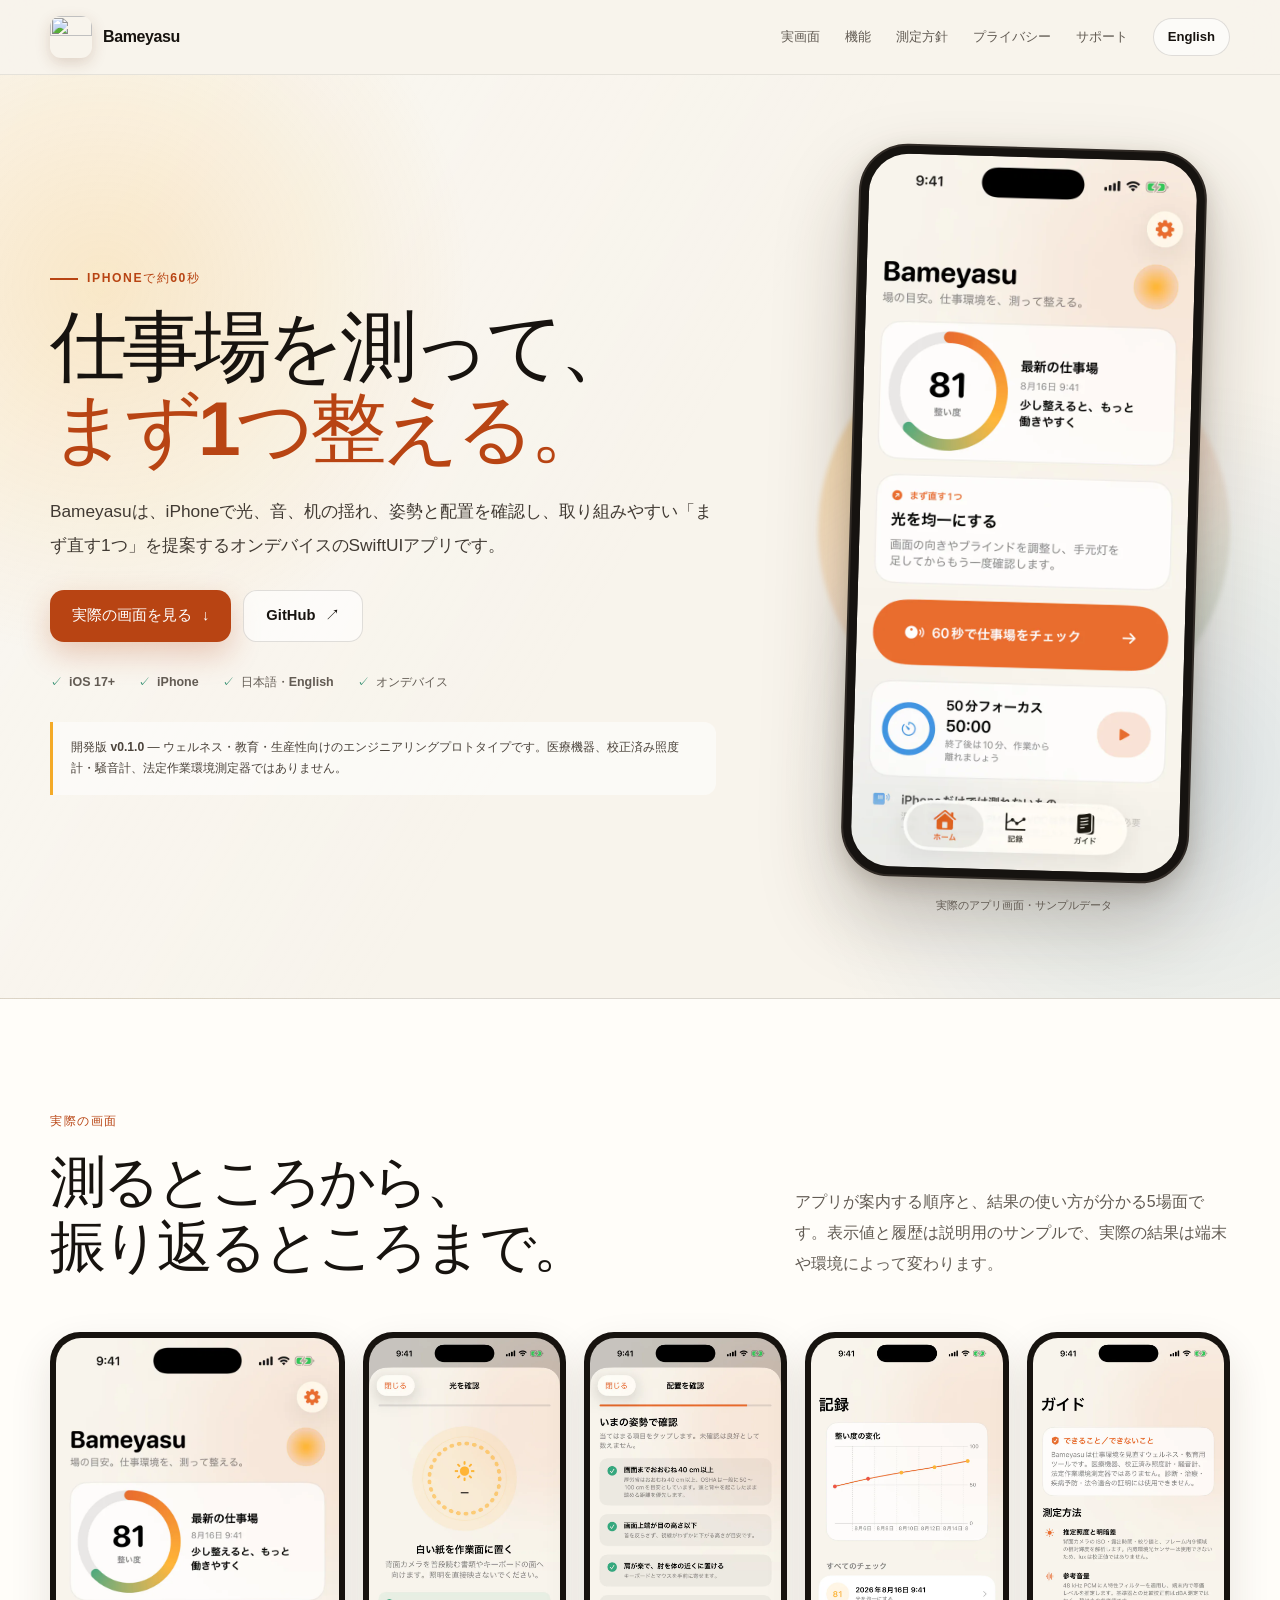
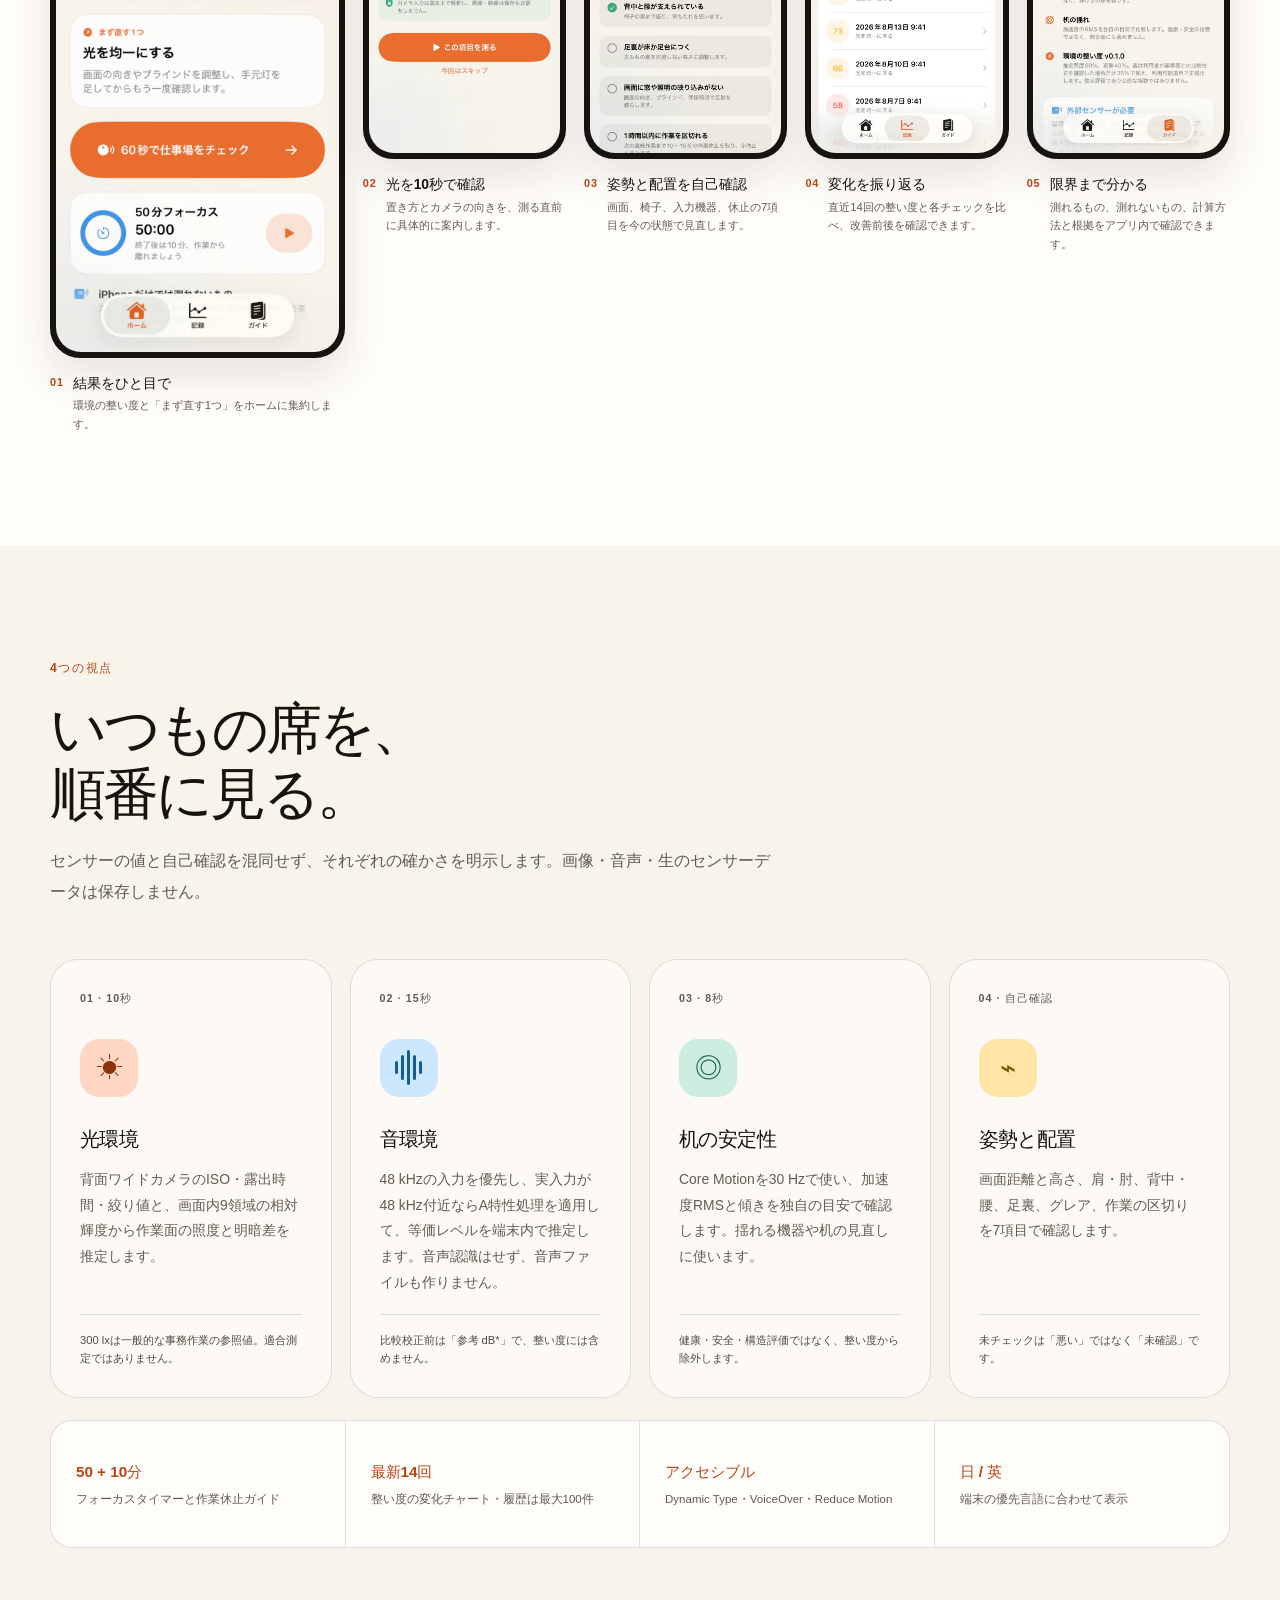
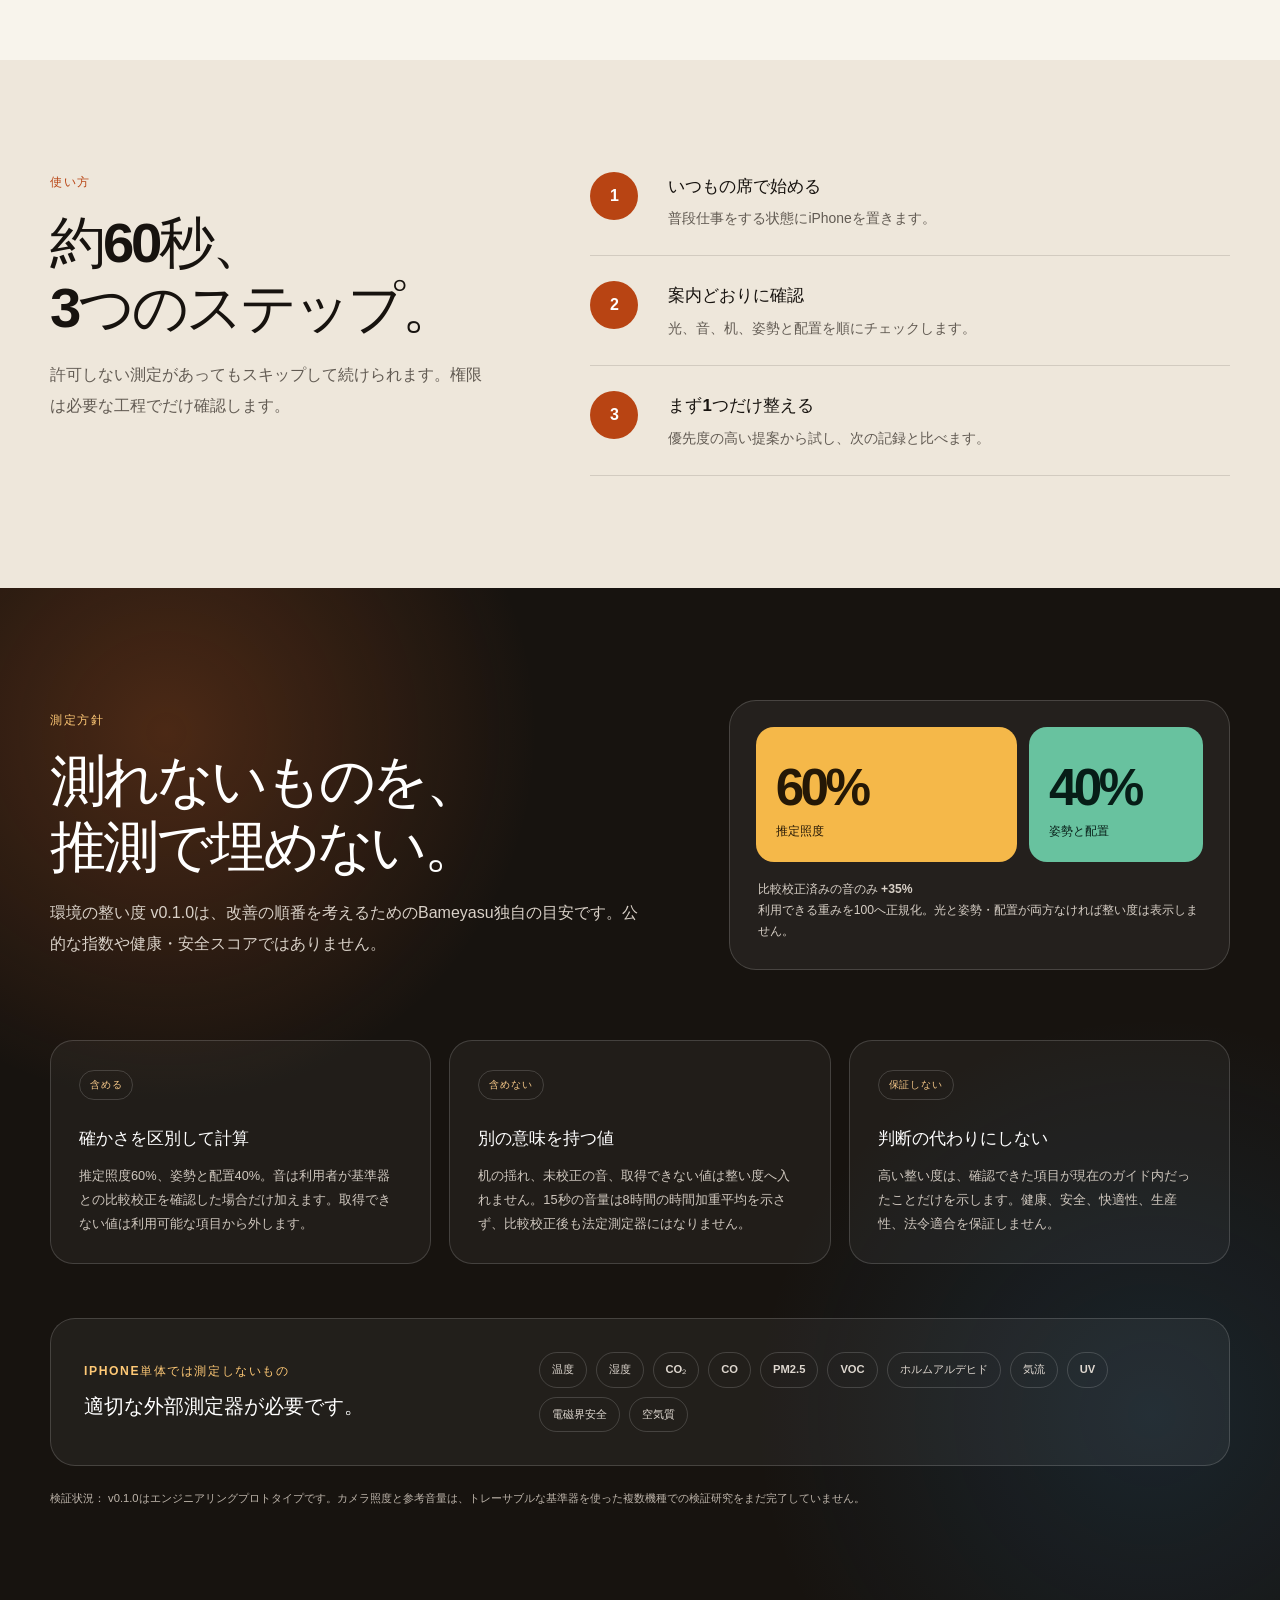
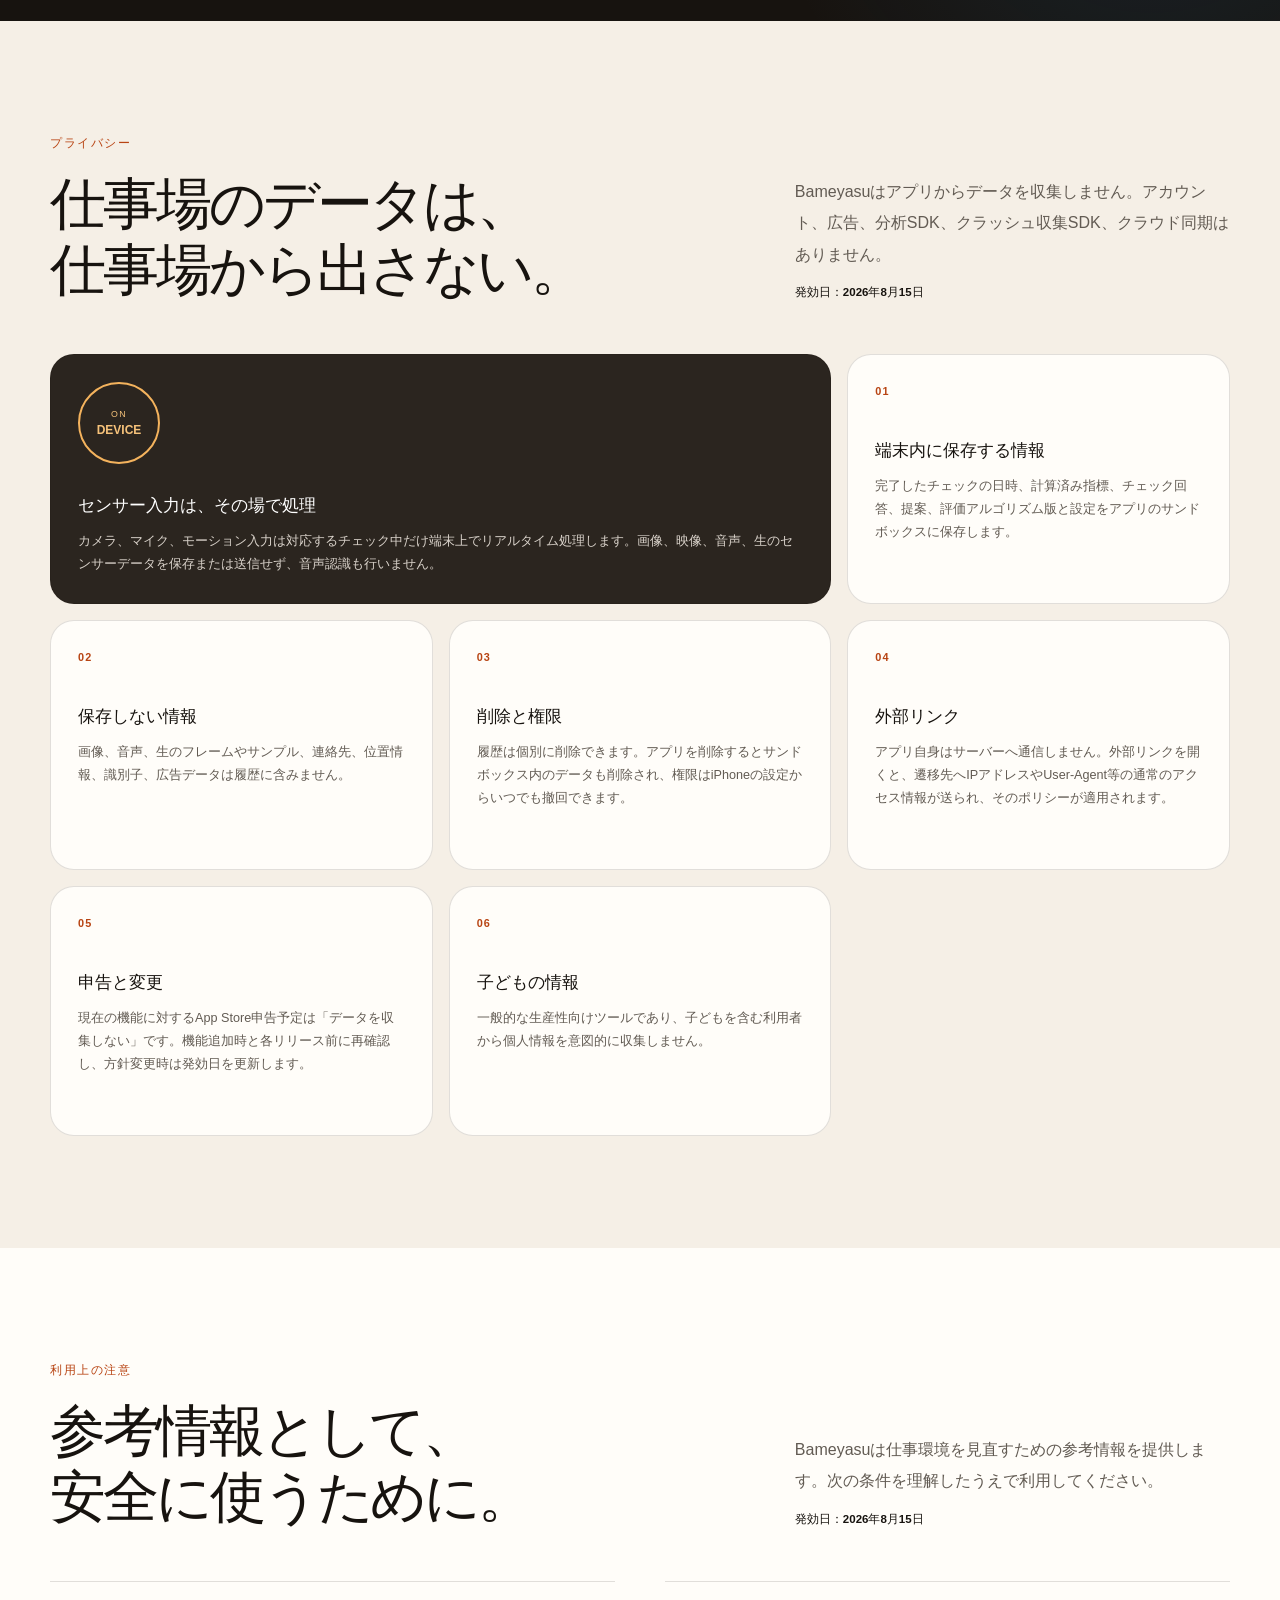
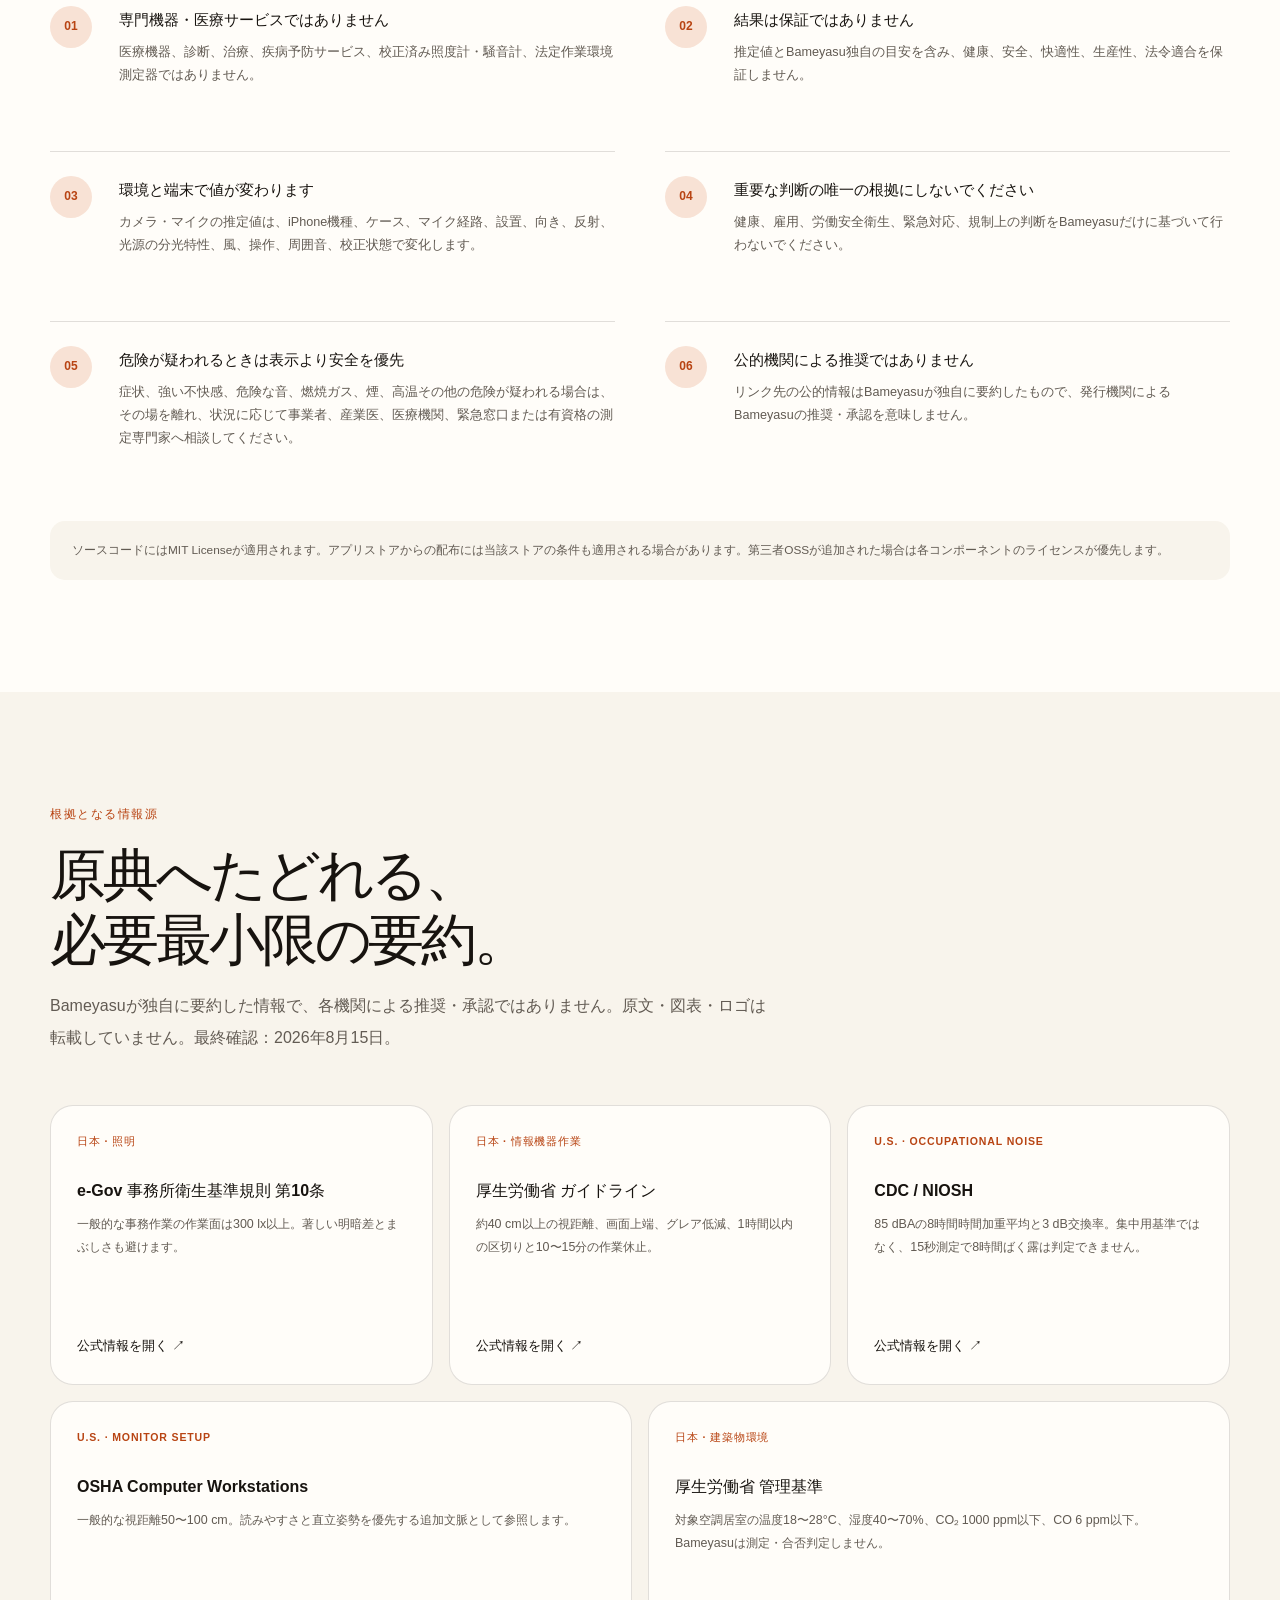
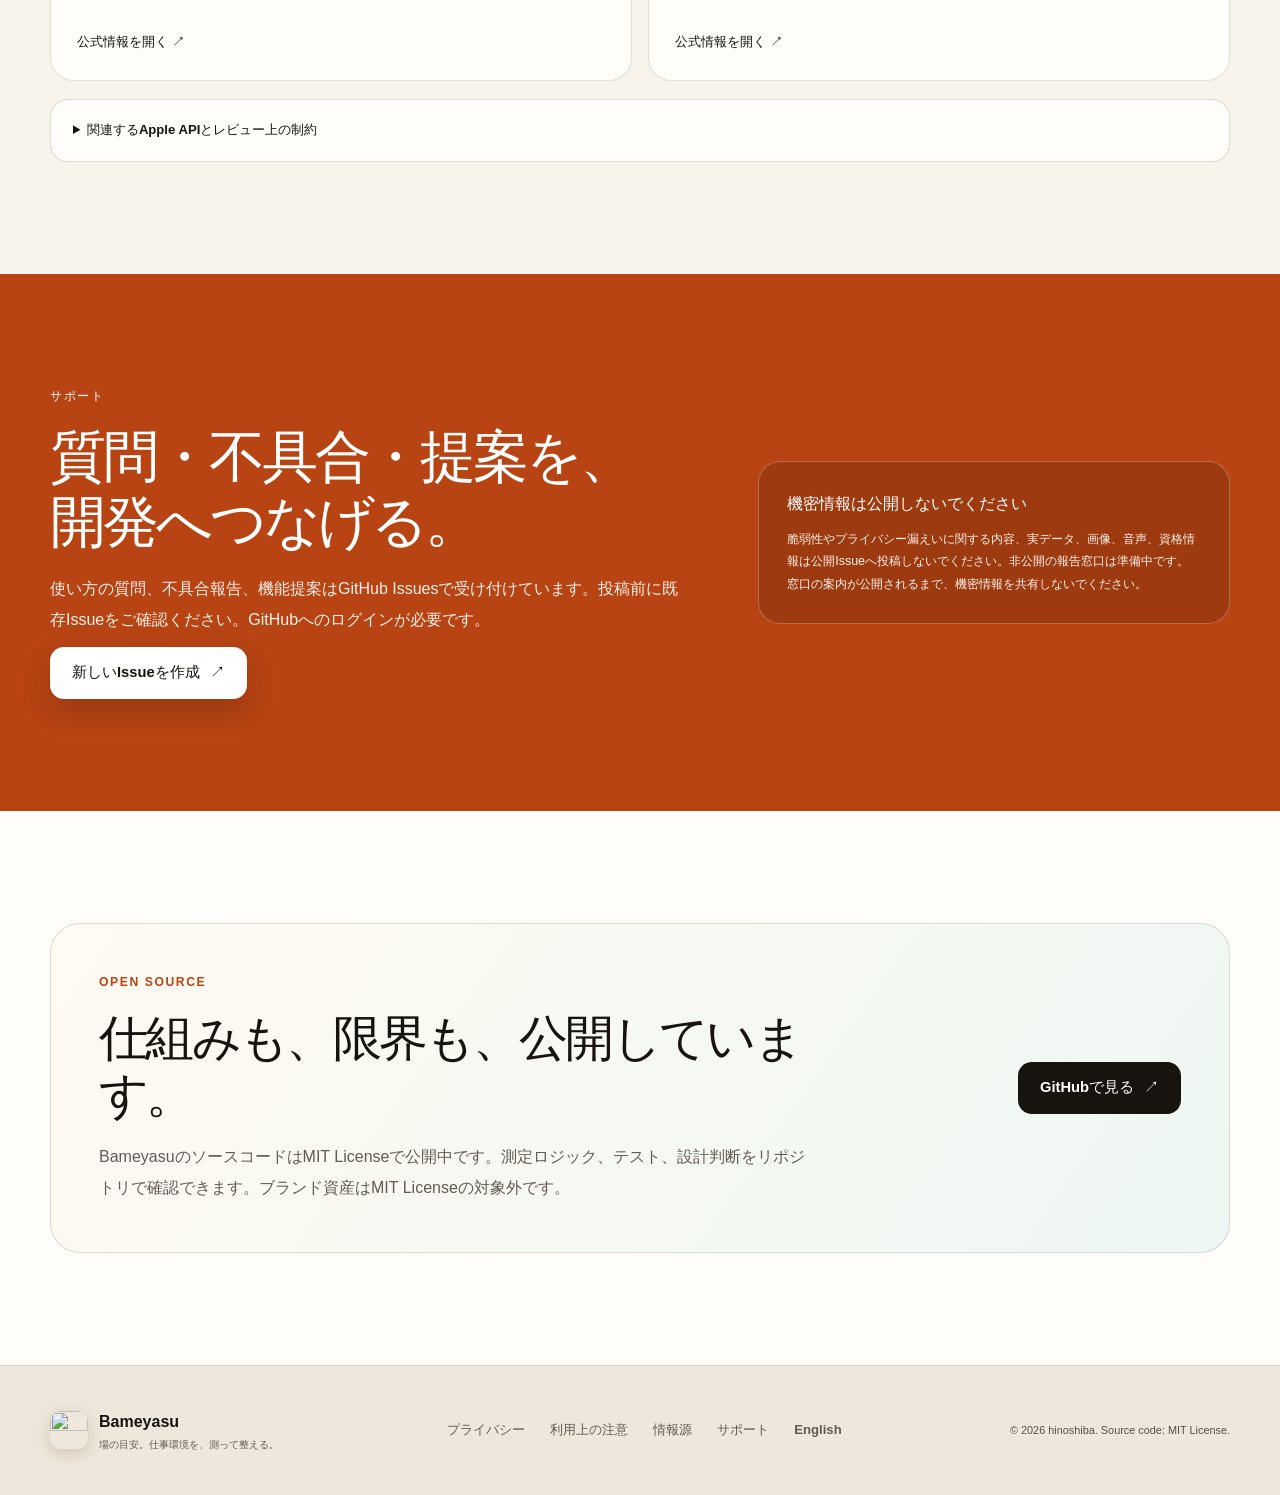
==== site/index.html @ d975209a "Unify Pages content and add app screenshots" ====
<!doctype html>
<html lang="ja">
  <head>
    <meta charset="utf-8">
    <meta name="viewport" content="width=device-width, initial-scale=1">
    <meta name="theme-color" content="#f8f4ec">
    <meta name="description" content="Bameyasuは、iPhoneで光・音・机の揺れ・姿勢と配置を約60秒で確認し、『まず直す1つ』を提案するオンデバイスの仕事環境チェックアプリです。">
    <meta property="og:type" content="website">
    <meta property="og:site_name" content="Bameyasu">
    <meta property="og:title" content="Bameyasu — 場の目安。仕事環境を、測って整える。">
    <meta property="og:description" content="実際の画面とともに、機能・測定方法・プライバシー・利用条件・サポートを1ページで紹介します。">
    <meta property="og:url" content="https://bameyasu.hinoshiba.com/">
    <meta property="og:image" content="https://bameyasu.hinoshiba.com/assets/app-icon.png">
    <meta property="og:image:width" content="1024">
    <meta property="og:image:height" content="1024">
    <meta property="og:image:alt" content="Bameyasu app icon">
    <meta name="twitter:card" content="summary">
    <link rel="canonical" href="https://bameyasu.hinoshiba.com/">
    <link rel="alternate" hreflang="ja" href="https://bameyasu.hinoshiba.com/">
    <link rel="alternate" hreflang="en" href="https://bameyasu.hinoshiba.com/en/">
    <link rel="alternate" hreflang="x-default" href="https://bameyasu.hinoshiba.com/">
    <link rel="icon" href="assets/app-icon.png">
    <link rel="apple-touch-icon" href="assets/app-icon.png">
    <link rel="stylesheet" href="styles.css">
    <title>Bameyasu — 場の目安。仕事環境を、測って整える。</title>
  </head>
  <body>
    <a class="skip-link" href="#main">本文へ移動</a>

    <header class="site-header">
      <div class="shell nav-wrap">
        <a class="brand" href="#top" aria-label="Bameyasu トップ">
          <img src="assets/app-icon.png" width="42" height="42" alt="">
          <span>Bameyasu</span>
        </a>
        <nav class="main-nav" aria-label="メインナビゲーション">
          <a href="#screens">実画面</a>
          <a href="#features">機能</a>
          <a href="#method">測定方針</a>
          <a href="#privacy">プライバシー</a>
          <a href="#support">サポート</a>
          <a class="language-link" href="en/" lang="en" hreflang="en">English</a>
        </nav>
      </div>
    </header>

    <main id="main">
      <section class="hero" id="top">
        <div class="shell hero-grid">
          <div class="hero-copy">
            <p class="eyebrow"><span aria-hidden="true"></span> iPhoneで約60秒</p>
            <h1>仕事場を測って、<br><em>まず1つ整える。</em></h1>
            <p class="lead">Bameyasuは、iPhoneで光、音、机の揺れ、姿勢と配置を確認し、取り組みやすい「まず直す1つ」を提案するオンデバイスのSwiftUIアプリです。</p>
            <div class="hero-actions">
              <a class="button primary" href="#screens">実際の画面を見る <span aria-hidden="true">↓</span></a>
              <a class="button secondary" href="https://github.com/hinoshiba/Bameyasu">GitHub <span aria-hidden="true">↗</span></a>
            </div>
            <ul class="quick-facts" aria-label="対応情報">
              <li>iOS 17+</li>
              <li>iPhone</li>
              <li>日本語・English</li>
              <li>オンデバイス</li>
            </ul>
            <p class="prototype-note"><strong>開発版 v0.1.0</strong> — ウェルネス・教育・生産性向けのエンジニアリングプロトタイプです。医療機器、校正済み照度計・騒音計、法定作業環境測定器ではありません。</p>
          </div>

          <figure class="hero-device">
            <div class="device-halo" aria-hidden="true"></div>
            <div class="device-frame">
              <img src="assets/screenshots/ja-home.webp" width="736" height="1600" alt="Bameyasuのホーム画面。環境の整い度81点と、まず直す1つとして『光を均一にする』を表示している。" fetchpriority="high">
            </div>
            <figcaption>実際のアプリ画面・サンプルデータ</figcaption>
          </figure>
        </div>
      </section>

      <section class="section screens-section" id="screens">
        <div class="shell">
          <div class="section-heading split-heading">
            <div>
              <p class="kicker">実際の画面</p>
              <h2 id="screens-title">測るところから、<br>振り返るところまで。</h2>
            </div>
            <p>アプリが案内する順序と、結果の使い方が分かる5場面です。表示値と履歴は説明用のサンプルで、実際の結果は端末や環境によって変わります。</p>
          </div>

          <div class="screen-gallery" role="region" aria-labelledby="screens-title">
            <figure class="screen-card featured-screen">
              <div class="screen-image"><img src="assets/screenshots/ja-home.webp" width="736" height="1600" alt="ホーム画面。環境の整い度、最新チェック、まず直す1つ、60秒チェックとフォーカスタイマーを表示。" loading="lazy"></div>
              <figcaption><span>01</span><div><strong>結果をひと目で</strong><p>環境の整い度と「まず直す1つ」をホームに集約します。</p></div></figcaption>
            </figure>
            <figure class="screen-card">
              <div class="screen-image"><img src="assets/screenshots/ja-light.webp" width="736" height="1600" alt="光環境のチェック画面。白い紙を作業面に置き、背面カメラを向ける手順を案内。" loading="lazy"></div>
              <figcaption><span>02</span><div><strong>光を10秒で確認</strong><p>置き方とカメラの向きを、測る直前に具体的に案内します。</p></div></figcaption>
            </figure>
            <figure class="screen-card">
              <div class="screen-image"><img src="assets/screenshots/ja-ergonomics.webp" width="736" height="1600" alt="姿勢と配置の確認画面。画面距離、高さ、肩と肘、背中と腰など7項目を選択する。" loading="lazy"></div>
              <figcaption><span>03</span><div><strong>姿勢と配置を自己確認</strong><p>画面、椅子、入力機器、休止の7項目を今の状態で見直します。</p></div></figcaption>
            </figure>
            <figure class="screen-card">
              <div class="screen-image"><img src="assets/screenshots/ja-history.webp" width="736" height="1600" alt="記録画面。環境の整い度が48点から81点へ改善する折れ線グラフと、過去5回の履歴を表示。" loading="lazy"></div>
              <figcaption><span>04</span><div><strong>変化を振り返る</strong><p>直近14回の整い度と各チェックを比べ、改善前後を確認できます。</p></div></figcaption>
            </figure>
            <figure class="screen-card">
              <div class="screen-image"><img src="assets/screenshots/ja-guide.webp" width="736" height="1600" alt="ガイド画面。測定方法、環境の整い度の計算、外部センサーが必要な項目を説明。" loading="lazy"></div>
              <figcaption><span>05</span><div><strong>限界まで分かる</strong><p>測れるもの、測れないもの、計算方法と根拠をアプリ内で確認できます。</p></div></figcaption>
            </figure>
          </div>
        </div>
      </section>

      <section class="section features-section" id="features">
        <div class="shell">
          <div class="section-heading">
            <p class="kicker">4つの視点</p>
            <h2>いつもの席を、<br>順番に見る。</h2>
            <p>センサーの値と自己確認を混同せず、それぞれの確かさを明示します。画像・音声・生のセンサーデータは保存しません。</p>
          </div>

          <div class="feature-grid">
            <article class="feature-card orange">
              <span class="feature-number">01 · 10秒</span>
              <div class="feature-icon" aria-hidden="true">☀</div>
              <h3>光環境</h3>
              <p>背面ワイドカメラのISO・露出時間・絞り値と、画面内9領域の相対輝度から作業面の照度と明暗差を推定します。</p>
              <small>300 lxは一般的な事務作業の参照値。適合測定ではありません。</small>
            </article>
            <article class="feature-card blue">
              <span class="feature-number">02 · 15秒</span>
              <div class="feature-icon waveform" aria-hidden="true"><i></i><i></i><i></i><i></i><i></i></div>
              <h3>音環境</h3>
              <p>48 kHzの入力を優先し、実入力が48 kHz付近ならA特性処理を適用して、等価レベルを端末内で推定します。音声認識はせず、音声ファイルも作りません。</p>
              <small>比較校正前は「参考 dB*」で、整い度には含めません。</small>
            </article>
            <article class="feature-card green">
              <span class="feature-number">03 · 8秒</span>
              <div class="feature-icon" aria-hidden="true">◎</div>
              <h3>机の安定性</h3>
              <p>Core Motionを30 Hzで使い、加速度RMSと傾きを独自の目安で確認します。揺れる機器や机の見直しに使います。</p>
              <small>健康・安全・構造評価ではなく、整い度から除外します。</small>
            </article>
            <article class="feature-card yellow">
              <span class="feature-number">04 · 自己確認</span>
              <div class="feature-icon" aria-hidden="true">⌁</div>
              <h3>姿勢と配置</h3>
              <p>画面距離と高さ、肩・肘、背中・腰、足裏、グレア、作業の区切りを7項目で確認します。</p>
              <small>未チェックは「悪い」ではなく「未確認」です。</small>
            </article>
          </div>

          <div class="capability-strip">
            <div><strong>50 + 10分</strong><span>フォーカスタイマーと作業休止ガイド</span></div>
            <div><strong>最新14回</strong><span>整い度の変化チャート・履歴は最大100件</span></div>
            <div><strong>アクセシブル</strong><span>Dynamic Type・VoiceOver・Reduce Motion</span></div>
            <div><strong>日 / 英</strong><span>端末の優先言語に合わせて表示</span></div>
          </div>
        </div>
      </section>

      <section class="section how-section" id="how-it-works">
        <div class="shell how-grid">
          <div class="section-heading compact">
            <p class="kicker">使い方</p>
            <h2>約60秒、<br>3つのステップ。</h2>
            <p>許可しない測定があってもスキップして続けられます。権限は必要な工程でだけ確認します。</p>
          </div>
          <ol class="steps">
            <li><span>1</span><div><h3>いつもの席で始める</h3><p>普段仕事をする状態にiPhoneを置きます。</p></div></li>
            <li><span>2</span><div><h3>案内どおりに確認</h3><p>光、音、机、姿勢と配置を順にチェックします。</p></div></li>
            <li><span>3</span><div><h3>まず1つだけ整える</h3><p>優先度の高い提案から試し、次の記録と比べます。</p></div></li>
          </ol>
        </div>
      </section>

      <section class="section method-section" id="method">
        <div class="shell">
          <div class="method-intro">
            <div class="section-heading compact">
              <p class="kicker light">測定方針</p>
              <h2>測れないものを、<br>推測で埋めない。</h2>
              <p>環境の整い度 v0.1.0は、改善の順番を考えるためのBameyasu独自の目安です。公的な指数や健康・安全スコアではありません。</p>
            </div>
            <div class="score-panel" role="group" aria-label="環境の整い度の重み">
              <div class="score-weight light-weight"><span>60%</span><strong>推定照度</strong></div>
              <div class="score-weight ergo-weight"><span>40%</span><strong>姿勢と配置</strong></div>
              <p><strong>比較校正済みの音のみ +35%</strong><br>利用できる重みを100へ正規化。光と姿勢・配置が両方なければ整い度は表示しません。</p>
            </div>
          </div>

          <div class="method-grid">
            <article>
              <span class="method-label">含める</span>
              <h3>確かさを区別して計算</h3>
              <p>推定照度60%、姿勢と配置40%。音は利用者が基準器との比較校正を確認した場合だけ加えます。取得できない値は利用可能な項目から外します。</p>
            </article>
            <article>
              <span class="method-label">含めない</span>
              <h3>別の意味を持つ値</h3>
              <p>机の揺れ、未校正の音、取得できない値は整い度へ入れません。15秒の音量は8時間の時間加重平均を示さず、比較校正後も法定測定器にはなりません。</p>
            </article>
            <article>
              <span class="method-label">保証しない</span>
              <h3>判断の代わりにしない</h3>
              <p>高い整い度は、確認できた項目が現在のガイド内だったことだけを示します。健康、安全、快適性、生産性、法令適合を保証しません。</p>
            </article>
          </div>

          <div class="not-measured">
            <div>
              <p class="kicker light">iPhone単体では測定しないもの</p>
              <h3>適切な外部測定器が必要です。</h3>
            </div>
            <ul aria-label="Bameyasuが測定しない項目">
              <li>温度</li><li>湿度</li><li>CO₂</li><li>CO</li><li>PM2.5</li><li>VOC</li><li>ホルムアルデヒド</li><li>気流</li><li>UV</li><li>電磁界安全</li><li>空気質</li>
            </ul>
          </div>

          <p class="validation-note"><strong>検証状況：</strong> v0.1.0はエンジニアリングプロトタイプです。カメラ照度と参考音量は、トレーサブルな基準器を使った複数機種での検証研究をまだ完了していません。</p>
        </div>
      </section>

      <section class="section privacy-section" id="privacy">
        <div class="shell">
          <div class="section-heading split-heading">
            <div>
              <p class="kicker">プライバシー</p>
              <h2>仕事場のデータは、<br>仕事場から出さない。</h2>
            </div>
            <div><p>Bameyasuはアプリからデータを収集しません。アカウント、広告、分析SDK、クラッシュ収集SDK、クラウド同期はありません。</p><p class="effective-date">発効日：2026年8月15日</p></div>
          </div>

          <div class="privacy-grid">
            <article class="privacy-card privacy-lead-card">
              <div class="privacy-mark" aria-hidden="true"><span>ON</span><strong>DEVICE</strong></div>
              <h3>センサー入力は、その場で処理</h3>
              <p>カメラ、マイク、モーション入力は対応するチェック中だけ端末上でリアルタイム処理します。画像、映像、音声、生のセンサーデータを保存または送信せず、音声認識も行いません。</p>
            </article>
            <article class="privacy-card">
              <span class="privacy-number">01</span>
              <h3>端末内に保存する情報</h3>
              <p>完了したチェックの日時、計算済み指標、チェック回答、提案、評価アルゴリズム版と設定をアプリのサンドボックスに保存します。</p>
            </article>
            <article class="privacy-card">
              <span class="privacy-number">02</span>
              <h3>保存しない情報</h3>
              <p>画像、音声、生のフレームやサンプル、連絡先、位置情報、識別子、広告データは履歴に含みません。</p>
            </article>
            <article class="privacy-card">
              <span class="privacy-number">03</span>
              <h3>削除と権限</h3>
              <p>履歴は個別に削除できます。アプリを削除するとサンドボックス内のデータも削除され、権限はiPhoneの設定からいつでも撤回できます。</p>
            </article>
            <article class="privacy-card">
              <span class="privacy-number">04</span>
              <h3>外部リンク</h3>
              <p>アプリ自身はサーバーへ通信しません。外部リンクを開くと、遷移先へIPアドレスやUser-Agent等の通常のアクセス情報が送られ、そのポリシーが適用されます。</p>
            </article>
            <article class="privacy-card">
              <span class="privacy-number">05</span>
              <h3>申告と変更</h3>
              <p>現在の機能に対するApp Store申告予定は「データを収集しない」です。機能追加時と各リリース前に再確認し、方針変更時は発効日を更新します。</p>
            </article>
            <article class="privacy-card">
              <span class="privacy-number">06</span>
              <h3>子どもの情報</h3>
              <p>一般的な生産性向けツールであり、子どもを含む利用者から個人情報を意図的に収集しません。</p>
            </article>
          </div>
        </div>
      </section>

      <section class="section terms-section" id="terms">
        <div class="shell">
          <div class="section-heading split-heading">
            <div>
              <p class="kicker">利用上の注意</p>
              <h2>参考情報として、<br>安全に使うために。</h2>
            </div>
            <div><p>Bameyasuは仕事環境を見直すための参考情報を提供します。次の条件を理解したうえで利用してください。</p><p class="effective-date">発効日：2026年8月15日</p></div>
          </div>

          <ol class="terms-list">
            <li><div><strong>専門機器・医療サービスではありません</strong><p>医療機器、診断、治療、疾病予防サービス、校正済み照度計・騒音計、法定作業環境測定器ではありません。</p></div></li>
            <li><div><strong>結果は保証ではありません</strong><p>推定値とBameyasu独自の目安を含み、健康、安全、快適性、生産性、法令適合を保証しません。</p></div></li>
            <li><div><strong>環境と端末で値が変わります</strong><p>カメラ・マイクの推定値は、iPhone機種、ケース、マイク経路、設置、向き、反射、光源の分光特性、風、操作、周囲音、校正状態で変化します。</p></div></li>
            <li><div><strong>重要な判断の唯一の根拠にしないでください</strong><p>健康、雇用、労働安全衛生、緊急対応、規制上の判断をBameyasuだけに基づいて行わないでください。</p></div></li>
            <li><div><strong>危険が疑われるときは表示より安全を優先</strong><p>症状、強い不快感、危険な音、燃焼ガス、煙、高温その他の危険が疑われる場合は、その場を離れ、状況に応じて事業者、産業医、医療機関、緊急窓口または有資格の測定専門家へ相談してください。</p></div></li>
            <li><div><strong>公的機関による推奨ではありません</strong><p>リンク先の公的情報はBameyasuが独自に要約したもので、発行機関によるBameyasuの推奨・承認を意味しません。</p></div></li>
          </ol>
          <p class="license-note">ソースコードにはMIT Licenseが適用されます。アプリストアからの配布には当該ストアの条件も適用される場合があります。第三者OSSが追加された場合は各コンポーネントのライセンスが優先します。</p>
        </div>
      </section>

      <section class="section sources-section" id="sources">
        <div class="shell">
          <div class="section-heading">
            <p class="kicker">根拠となる情報源</p>
            <h2>原典へたどれる、<br>必要最小限の要約。</h2>
            <p>Bameyasuが独自に要約した情報で、各機関による推奨・承認ではありません。原文・図表・ロゴは転載していません。最終確認：2026年8月15日。</p>
          </div>

          <div class="source-grid">
            <a class="source-card" href="https://laws.e-gov.go.jp/law/347M50002000043">
              <span>日本 · 照明</span><h3>e-Gov 事務所衛生基準規則 第10条</h3><p>一般的な事務作業の作業面は300 lx以上。著しい明暗差とまぶしさも避けます。</p><small>公式情報を開く ↗</small>
            </a>
            <a class="source-card" href="https://www.mhlw.go.jp/web/t_doc?dataId=00tc6314&amp;dataType=1">
              <span>日本 · 情報機器作業</span><h3>厚生労働省 ガイドライン</h3><p>約40 cm以上の視距離、画面上端、グレア低減、1時間以内の区切りと10〜15分の作業休止。</p><small>公式情報を開く ↗</small>
            </a>
            <a class="source-card" href="https://www.cdc.gov/niosh/noise/about/noise.html">
              <span>U.S. · Occupational noise</span><h3>CDC / NIOSH</h3><p>85 dBAの8時間時間加重平均と3 dB交換率。集中用基準ではなく、15秒測定で8時間ばく露は判定できません。</p><small>公式情報を開く ↗</small>
            </a>
            <a class="source-card" href="https://www.osha.gov/etools/computer-workstations/components/monitors">
              <span>U.S. · Monitor setup</span><h3>OSHA Computer Workstations</h3><p>一般的な視距離50〜100 cm。読みやすさと直立姿勢を優先する追加文脈として参照します。</p><small>公式情報を開く ↗</small>
            </a>
            <a class="source-card" href="https://www.mhlw.go.jp/bunya/kenkou/seikatsu-eisei10/index.html">
              <span>日本 · 建築物環境</span><h3>厚生労働省 管理基準</h3><p>対象空調居室の温度18〜28°C、湿度40〜70%、CO₂ 1000 ppm以下、CO 6 ppm以下。Bameyasuは測定・合否判定しません。</p><small>公式情報を開く ↗</small>
            </a>
          </div>

          <details class="api-sources">
            <summary>関連するApple APIとレビュー上の制約</summary>
            <div>
              <a href="https://developer.apple.com/documentation/avfaudio/avaudiorecorder/averagepower%28forchannel%3A%29">AVAudioRecorder power</a>
              <a href="https://developer.apple.com/documentation/avfoundation/capture-device-exposure">AVFoundation camera exposure</a>
              <a href="https://developer.apple.com/documentation/coremotion/cmmotionmanager">Core Motion</a>
              <a href="https://developer.apple.com/documentation/SensorKit/configuring-your-project-for-sensor-reading">SensorKit access</a>
              <a href="https://developer.apple.com/app-store/review/guidelines/">App Review Guidelines</a>
            </div>
          </details>
        </div>
      </section>

      <section class="section support-section" id="support">
        <div class="shell support-card">
          <div>
            <p class="kicker light">サポート</p>
            <h2>質問・不具合・提案を、<br>開発へつなげる。</h2>
            <p>使い方の質問、不具合報告、機能提案はGitHub Issuesで受け付けています。投稿前に既存Issueをご確認ください。GitHubへのログインが必要です。</p>
            <a class="button light-button" href="https://github.com/hinoshiba/Bameyasu/issues/new">新しいIssueを作成 <span aria-hidden="true">↗</span></a>
          </div>
          <aside>
            <strong>機密情報は公開しないでください</strong>
            <p>脆弱性やプライバシー漏えいに関する内容、実データ、画像、音声、資格情報は公開Issueへ投稿しないでください。非公開の報告窓口は準備中です。窓口の案内が公開されるまで、機密情報を共有しないでください。</p>
          </aside>
        </div>
      </section>

      <section class="section open-source-section">
        <div class="shell open-source-card">
          <div>
            <p class="kicker">Open source</p>
            <h2>仕組みも、限界も、公開しています。</h2>
            <p>BameyasuのソースコードはMIT Licenseで公開中です。測定ロジック、テスト、設計判断をリポジトリで確認できます。ブランド資産はMIT Licenseの対象外です。</p>
          </div>
          <a class="button dark" href="https://github.com/hinoshiba/Bameyasu">GitHubで見る <span aria-hidden="true">↗</span></a>
        </div>
      </section>
    </main>

    <footer>
      <div class="shell footer-grid">
        <div class="footer-brand">
          <img src="assets/app-icon.png" width="38" height="38" alt="">
          <div><strong>Bameyasu</strong><small>場の目安。仕事環境を、測って整える。</small></div>
        </div>
        <nav aria-label="このページの案内">
          <a href="#privacy">プライバシー</a>
          <a href="#terms">利用上の注意</a>
          <a href="#sources">情報源</a>
          <a href="#support">サポート</a>
          <a href="en/" lang="en" hreflang="en">English</a>
        </nav>
        <p class="copyright">© 2026 hinoshiba. Source code: MIT License.</p>
      </div>
    </footer>
  </body>
</html>
---- site/styles.css ----
:root {
  color-scheme: light;
  --ink: #17130f;
  --ink-soft: #2b251f;
  --muted: #625b53;
  --paper: #f8f4ec;
  --paper-deep: #eee7db;
  --card: #fffdf9;
  --ember: #e86a28;
  --ember-dark: #b84413;
  --sun: #f4aa27;
  --mint: #238767;
  --sky: #287dc1;
  --line: rgba(23, 19, 15, 0.13);
  --line-light: rgba(255, 255, 255, 0.16);
  --shadow: 0 28px 80px rgba(65, 43, 25, 0.14);
  --radius: 28px;
  font-family: -apple-system, BlinkMacSystemFont, "Segoe UI", "Hiragino Sans", "Yu Gothic UI", sans-serif;
  font-synthesis: none;
}

* { box-sizing: border-box; }

html {
  scroll-behavior: smooth;
  scroll-padding-top: 96px;
}

body {
  margin: 0;
  color: var(--ink);
  background: var(--paper);
  line-height: 1.75;
  -webkit-font-smoothing: antialiased;
}

a { color: inherit; }
img { display: block; max-width: 100%; height: auto; }
h1, h2, h3, p, figure { margin-top: 0; }

.skip-link {
  position: fixed;
  z-index: 100;
  top: 12px;
  left: 12px;
  padding: 10px 16px;
  border-radius: 9px;
  color: #fff;
  background: var(--ink);
  transform: translateY(-170%);
}

.skip-link:focus { transform: translateY(0); }

.shell {
  width: min(1180px, calc(100% - 48px));
  margin-inline: auto;
}

.site-header {
  position: sticky;
  z-index: 30;
  top: 0;
  border-bottom: 1px solid rgba(23, 19, 15, 0.08);
  background: rgba(248, 244, 236, 0.92);
  backdrop-filter: blur(18px);
  -webkit-backdrop-filter: blur(18px);
}

.nav-wrap {
  min-height: 74px;
  display: flex;
  gap: 32px;
  align-items: center;
  justify-content: space-between;
}

.brand,
.footer-brand {
  display: inline-flex;
  gap: 11px;
  align-items: center;
}

.brand {
  flex: 0 0 auto;
  color: var(--ink);
  font-weight: 850;
  letter-spacing: -0.025em;
  text-decoration: none;
}

.brand img,
.footer-brand img {
  border-radius: 11px;
  box-shadow: 0 5px 15px rgba(107, 50, 20, 0.18);
}

.main-nav,
footer nav {
  display: flex;
  gap: 25px;
  align-items: center;
}

.main-nav a,
footer nav a {
  color: var(--muted);
  font-size: 0.82rem;
  font-weight: 750;
  text-decoration: none;
  white-space: nowrap;
}

.main-nav a:hover,
.main-nav a:focus-visible,
footer nav a:hover,
footer nav a:focus-visible { color: var(--ember-dark); }

.main-nav .language-link {
  padding: 7px 14px;
  border: 1px solid var(--line);
  border-radius: 999px;
  color: var(--ink);
  background: rgba(255, 255, 255, 0.6);
}

.hero {
  position: relative;
  min-height: 790px;
  overflow: hidden;
  border-bottom: 1px solid var(--line);
  background:
    radial-gradient(circle at 8% 23%, rgba(244, 170, 39, 0.2), transparent 27%),
    radial-gradient(circle at 92% 76%, rgba(40, 125, 193, 0.13), transparent 29%),
    linear-gradient(120deg, rgba(255, 255, 255, 0.3), transparent 50%);
}

.hero-grid {
  min-height: 790px;
  display: grid;
  grid-template-columns: minmax(0, 1.05fr) minmax(330px, 0.65fr);
  gap: clamp(52px, 8vw, 112px);
  align-items: center;
  padding-block: 72px 82px;
}

.eyebrow,
.kicker {
  margin: 0 0 17px;
  color: var(--ember-dark);
  font-size: 0.76rem;
  font-weight: 850;
  letter-spacing: 0.13em;
  text-transform: uppercase;
}

.eyebrow {
  display: flex;
  gap: 9px;
  align-items: center;
}

.eyebrow span {
  width: 28px;
  height: 2px;
  background: var(--ember-dark);
}

.kicker.light { color: #ffc976; }

h1 {
  max-width: 760px;
  margin-bottom: 26px;
  font-size: clamp(3.15rem, 6vw, 5.65rem);
  line-height: 1.06;
  letter-spacing: -0.065em;
}

h1 em {
  color: var(--ember-dark);
  font-style: normal;
}

.lead {
  max-width: 675px;
  margin-bottom: 28px;
  color: #413a33;
  font-size: 1.08rem;
  line-height: 1.95;
}

.hero-actions {
  display: flex;
  flex-wrap: wrap;
  gap: 12px;
}

.button {
  min-height: 52px;
  display: inline-flex;
  gap: 10px;
  align-items: center;
  justify-content: center;
  padding: 12px 22px;
  border-radius: 14px;
  font-size: 0.92rem;
  font-weight: 850;
  line-height: 1.35;
  text-decoration: none;
  transition: transform 180ms ease, box-shadow 180ms ease, background 180ms ease;
}

.button:hover { transform: translateY(-2px); }

.button:focus-visible,
a:focus-visible,
summary:focus-visible {
  outline: 3px solid var(--sky);
  outline-offset: 3px;
}

.button.primary {
  color: #fff;
  background: var(--ember-dark);
  box-shadow: 0 12px 30px rgba(184, 68, 19, 0.25);
}

.button.primary:hover { background: #96360e; }

.button.secondary {
  border: 1px solid var(--line);
  background: rgba(255, 255, 255, 0.62);
}

.button.dark {
  flex: 0 0 auto;
  color: #fff;
  background: var(--ink);
}

.button.light-button {
  color: var(--ink);
  background: #fff;
  box-shadow: 0 12px 30px rgba(20, 14, 9, 0.2);
}

.quick-facts {
  display: flex;
  flex-wrap: wrap;
  gap: 9px 23px;
  margin: 30px 0 0;
  padding: 0;
  color: var(--muted);
  font-size: 0.78rem;
  font-weight: 750;
  list-style: none;
}

.quick-facts li::before {
  margin-right: 7px;
  color: var(--mint);
  font-weight: 900;
  content: "✓";
}

.prototype-note {
  max-width: 680px;
  margin: 28px 0 0;
  padding: 15px 18px;
  border-left: 3px solid var(--sun);
  border-radius: 0 12px 12px 0;
  color: #4b433b;
  background: rgba(255, 255, 255, 0.54);
  font-size: 0.76rem;
  line-height: 1.75;
}

.hero-device {
  position: relative;
  display: grid;
  place-items: center;
  margin: 0;
}

.device-halo {
  position: absolute;
  width: min(460px, 100%);
  aspect-ratio: 1;
  border-radius: 50%;
  background: linear-gradient(145deg, rgba(244, 170, 39, 0.35), rgba(232, 106, 40, 0.12) 55%, rgba(35, 135, 103, 0.18));
  filter: blur(2px);
}

.device-frame {
  position: relative;
  z-index: 1;
  width: min(348px, 92%);
  padding: 8px;
  overflow: hidden;
  border: 2px solid #302a25;
  border-radius: 49px;
  background: #161310;
  box-shadow: 0 38px 80px rgba(58, 39, 24, 0.27), 0 8px 22px rgba(58, 39, 24, 0.18);
  transform: rotate(1.6deg);
}

.device-frame img {
  width: 100%;
  border-radius: 40px;
}

.hero-device figcaption {
  position: relative;
  z-index: 2;
  margin: 16px 0 0;
  color: var(--muted);
  font-size: 0.7rem;
}

.section { padding-block: 112px; }

.section-heading {
  max-width: 720px;
  margin-bottom: 52px;
}

.section-heading.compact { margin-bottom: 0; }

.section-heading h2,
.support-card h2,
.open-source-card h2 {
  margin-bottom: 18px;
  font-size: clamp(2.25rem, 4.4vw, 4.15rem);
  line-height: 1.16;
  letter-spacing: -0.055em;
}

.section-heading > p:last-child,
.split-heading > p,
.split-heading > div:last-child > p:first-child,
.open-source-card > div > p:last-child,
.support-card > div > p:not(.kicker) {
  margin-bottom: 0;
  color: var(--muted);
  line-height: 1.95;
}

.split-heading {
  max-width: none;
  display: grid;
  grid-template-columns: minmax(0, 1.1fr) minmax(300px, 0.72fr);
  gap: 80px;
  align-items: end;
}

.split-heading h2 { margin-bottom: 0; }

.screens-section { overflow: hidden; background: var(--card); }

.screen-gallery {
  display: grid;
  grid-template-columns: 1.45fr repeat(4, minmax(0, 1fr));
  gap: 18px;
  align-items: start;
}

.screen-card {
  min-width: 0;
  margin: 0;
}

.screen-image {
  padding: 5px;
  overflow: hidden;
  border: 1px solid rgba(23, 19, 15, 0.2);
  border-radius: 30px;
  background: #17130f;
  box-shadow: 0 18px 42px rgba(55, 39, 27, 0.12);
}

.screen-image img {
  width: 100%;
  border-radius: 25px;
}

.screen-card figcaption {
  display: grid;
  grid-template-columns: auto 1fr;
  gap: 9px;
  margin-top: 15px;
}

.screen-card figcaption > span {
  color: var(--ember-dark);
  font-size: 0.68rem;
  font-weight: 900;
  letter-spacing: 0.08em;
}

.screen-card figcaption strong {
  display: block;
  margin-bottom: 3px;
  font-size: 0.87rem;
  line-height: 1.45;
}

.screen-card figcaption p {
  margin: 0;
  color: var(--muted);
  font-size: 0.71rem;
  line-height: 1.65;
}

.features-section { background: var(--paper); }

.feature-grid {
  display: grid;
  grid-template-columns: repeat(4, 1fr);
  gap: 18px;
}

.feature-card {
  min-height: 395px;
  display: flex;
  flex-direction: column;
  padding: 29px;
  border: 1px solid var(--line);
  border-radius: var(--radius);
  background: rgba(255, 253, 249, 0.74);
}

.feature-number {
  color: var(--muted);
  font-size: 0.67rem;
  font-weight: 850;
  letter-spacing: 0.1em;
}

.feature-icon {
  width: 58px;
  height: 58px;
  display: grid;
  place-items: center;
  margin: 31px 0 25px;
  border-radius: 19px;
  font-size: 1.7rem;
}

.orange .feature-icon { color: #8b310b; background: #ffd7c2; }
.blue .feature-icon { color: #155d98; background: #cce8ff; }
.green .feature-icon { color: #126349; background: #ccecdf; }
.yellow .feature-icon { color: #765000; background: #ffe5a5; }

.feature-card h3 {
  margin-bottom: 10px;
  font-size: 1.25rem;
  letter-spacing: -0.03em;
}

.feature-card p {
  margin-bottom: 18px;
  color: var(--muted);
  font-size: 0.87rem;
  line-height: 1.85;
}

.feature-card small {
  margin-top: auto;
  padding-top: 16px;
  border-top: 1px solid var(--line);
  color: #514a43;
  font-size: 0.7rem;
  line-height: 1.65;
}

.waveform {
  display: flex;
  gap: 3px;
  align-items: center;
  justify-content: center;
}

.waveform i {
  width: 3px;
  border-radius: 99px;
  background: currentColor;
}

.waveform i:nth-child(1), .waveform i:nth-child(5) { height: 13px; }
.waveform i:nth-child(2), .waveform i:nth-child(4) { height: 25px; }
.waveform i:nth-child(3) { height: 35px; }

.capability-strip {
  display: grid;
  grid-template-columns: repeat(4, 1fr);
  margin-top: 22px;
  overflow: hidden;
  border: 1px solid var(--line);
  border-radius: 22px;
  background: var(--card);
}

.capability-strip > div {
  min-height: 126px;
  display: flex;
  flex-direction: column;
  justify-content: center;
  padding: 22px 25px;
  border-right: 1px solid var(--line);
}

.capability-strip > div:last-child { border-right: 0; }

.capability-strip strong {
  margin-bottom: 4px;
  color: var(--ember-dark);
  font-size: 0.95rem;
}

.capability-strip span {
  color: var(--muted);
  font-size: 0.72rem;
  line-height: 1.6;
}

.how-section { background: var(--paper-deep); }

.how-grid {
  display: grid;
  grid-template-columns: 0.82fr 1.18fr;
  gap: 96px;
  align-items: start;
}

.steps {
  margin: 0;
  padding: 0;
  list-style: none;
  counter-reset: steps;
}

.steps li {
  display: grid;
  grid-template-columns: 58px 1fr;
  gap: 20px;
  padding: 25px 0;
  border-bottom: 1px solid var(--line);
}

.steps li:first-child { padding-top: 0; }

.steps li > span {
  width: 48px;
  height: 48px;
  display: grid;
  place-items: center;
  border-radius: 50%;
  color: #fff;
  background: var(--ember-dark);
  font-weight: 900;
}

.steps h3 { margin-bottom: 5px; font-size: 1.05rem; }
.steps p { margin: 0; color: var(--muted); font-size: 0.87rem; }

.method-section {
  color: #fff;
  background:
    radial-gradient(circle at 13% 14%, rgba(232, 106, 40, 0.25), transparent 26%),
    radial-gradient(circle at 90% 80%, rgba(40, 125, 193, 0.16), transparent 28%),
    var(--ink);
}

.method-intro {
  display: grid;
  grid-template-columns: 1fr 0.84fr;
  gap: 82px;
  align-items: center;
}

.method-intro .section-heading > p:last-child { color: #d9d1c8; }

.score-panel {
  display: grid;
  grid-template-columns: 3fr 2fr;
  gap: 12px;
  padding: 26px;
  border: 1px solid var(--line-light);
  border-radius: 27px;
  background: rgba(255, 255, 255, 0.06);
}

.score-weight {
  min-height: 135px;
  display: flex;
  flex-direction: column;
  justify-content: flex-end;
  padding: 20px;
  border-radius: 18px;
}

.light-weight { color: #251806; background: #f5b849; }
.ergo-weight { color: #071d17; background: #68c29f; }

.score-weight span {
  font-size: clamp(2.1rem, 4vw, 3.7rem);
  font-weight: 900;
  line-height: 1;
  letter-spacing: -0.07em;
}

.score-weight strong { margin-top: 8px; font-size: 0.75rem; }

.score-panel > p {
  grid-column: 1 / -1;
  margin: 5px 2px 0;
  color: #d7cfc6;
  font-size: 0.76rem;
  line-height: 1.75;
}

.method-grid {
  display: grid;
  grid-template-columns: repeat(3, 1fr);
  gap: 18px;
  margin-top: 70px;
}

.method-grid article {
  padding: 28px;
  border: 1px solid var(--line-light);
  border-radius: 23px;
  background: rgba(255, 255, 255, 0.045);
}

.method-label {
  display: inline-block;
  margin-bottom: 24px;
  padding: 5px 10px;
  border: 1px solid var(--line-light);
  border-radius: 999px;
  color: #f7c989;
  font-size: 0.64rem;
  font-weight: 850;
  letter-spacing: 0.08em;
}

.method-grid h3 { margin-bottom: 11px; font-size: 1.06rem; }
.method-grid p { margin: 0; color: #cfc7be; font-size: 0.8rem; line-height: 1.85; }

.not-measured {
  display: grid;
  grid-template-columns: 0.75fr 1.25fr;
  gap: 60px;
  align-items: center;
  margin-top: 54px;
  padding: 33px;
  border: 1px solid var(--line-light);
  border-radius: 25px;
  background: rgba(255, 255, 255, 0.05);
}

.not-measured h3 { margin: 0; font-size: 1.25rem; }
.not-measured .kicker { margin-bottom: 7px; }

.not-measured ul {
  display: flex;
  flex-wrap: wrap;
  gap: 9px;
  margin: 0;
  padding: 0;
  list-style: none;
}

.not-measured li {
  padding: 7px 12px;
  border: 1px solid var(--line-light);
  border-radius: 999px;
  color: #ded7cf;
  font-size: 0.7rem;
  font-weight: 700;
}

.validation-note {
  margin: 23px 0 0;
  color: #bdb4aa;
  font-size: 0.7rem;
}

.privacy-section { background: #f5efe6; }

.effective-date {
  margin: 12px 0 0 !important;
  color: var(--ink) !important;
  font-size: 0.72rem;
  font-weight: 800;
}

.privacy-grid {
  display: grid;
  grid-template-columns: repeat(3, 1fr);
  gap: 16px;
}

.privacy-card {
  min-height: 250px;
  padding: 27px;
  border: 1px solid var(--line);
  border-radius: 24px;
  background: var(--card);
}

.privacy-lead-card {
  grid-column: span 2;
  color: #fff;
  background: var(--ink-soft);
}

.privacy-mark {
  width: 82px;
  height: 82px;
  display: grid;
  align-content: center;
  margin-bottom: 27px;
  border: 2px solid #f4b35d;
  border-radius: 50%;
  color: #f6c27a;
  text-align: center;
  line-height: 1;
}

.privacy-mark span { font-size: 0.55rem; letter-spacing: 0.16em; }
.privacy-mark strong { margin-top: 5px; font-size: 0.75rem; }

.privacy-number {
  display: block;
  margin-bottom: 35px;
  color: var(--ember-dark);
  font-size: 0.68rem;
  font-weight: 900;
  letter-spacing: 0.1em;
}

.privacy-card h3 { margin-bottom: 10px; font-size: 1.04rem; }
.privacy-card p { margin: 0; color: var(--muted); font-size: 0.79rem; line-height: 1.8; }
.privacy-lead-card p { color: #d9d2ca; }

.terms-section { background: var(--card); }

.terms-list {
  display: grid;
  grid-template-columns: repeat(2, 1fr);
  gap: 0 50px;
  margin: 0;
  padding: 0;
  list-style: none;
  counter-reset: terms;
}

.terms-list li {
  min-height: 170px;
  display: grid;
  grid-template-columns: 52px 1fr;
  gap: 17px;
  padding: 24px 0;
  border-top: 1px solid var(--line);
  counter-increment: terms;
}

.terms-list li::before {
  width: 42px;
  height: 42px;
  display: grid;
  place-items: center;
  border-radius: 50%;
  color: var(--ember-dark);
  background: #f8e2d5;
  font-size: 0.75rem;
  font-weight: 900;
  content: counter(terms, decimal-leading-zero);
}

.terms-list strong { font-size: 0.94rem; }
.terms-list p { margin: 7px 0 0; color: var(--muted); font-size: 0.79rem; line-height: 1.82; }

.license-note {
  margin: 30px 0 0;
  padding: 19px 22px;
  border-radius: 15px;
  color: var(--muted);
  background: var(--paper);
  font-size: 0.74rem;
}

.sources-section { background: var(--paper); }

.source-grid {
  display: grid;
  grid-template-columns: repeat(6, 1fr);
  gap: 16px;
}

.source-card {
  grid-column: span 2;
  min-height: 280px;
  display: flex;
  flex-direction: column;
  padding: 26px;
  border: 1px solid var(--line);
  border-radius: 23px;
  background: var(--card);
  text-decoration: none;
  transition: transform 180ms ease, border-color 180ms ease, box-shadow 180ms ease;
}

.source-card:nth-child(4),
.source-card:nth-child(5) { grid-column: span 3; }

.source-card:hover {
  border-color: rgba(184, 68, 19, 0.45);
  box-shadow: 0 15px 35px rgba(58, 38, 24, 0.09);
  transform: translateY(-3px);
}

.source-card > span {
  margin-bottom: 29px;
  color: var(--ember-dark);
  font-size: 0.66rem;
  font-weight: 850;
  letter-spacing: 0.08em;
  text-transform: uppercase;
}

.source-card h3 { margin-bottom: 10px; font-size: 1rem; line-height: 1.5; }
.source-card p { margin-bottom: 18px; color: var(--muted); font-size: 0.78rem; line-height: 1.8; }
.source-card small { margin-top: auto; color: var(--ink); font-weight: 800; }

.api-sources {
  margin-top: 18px;
  border: 1px solid var(--line);
  border-radius: 18px;
  background: var(--card);
}

.api-sources summary {
  padding: 19px 22px;
  cursor: pointer;
  font-size: 0.82rem;
  font-weight: 800;
}

.api-sources > div {
  display: flex;
  flex-wrap: wrap;
  gap: 10px 24px;
  padding: 0 22px 22px;
}

.api-sources a { color: #175f96; font-size: 0.73rem; font-weight: 700; }

.support-section { background: var(--ember-dark); }

.support-card {
  display: grid;
  grid-template-columns: 1.15fr 0.85fr;
  gap: 70px;
  align-items: center;
  color: #fff;
}

.support-card > div > p:not(.kicker) { color: #fff1e9; }
.support-card .kicker.light { color: #fff; }
.support-card .button { margin-top: 12px; }
.support-section a:focus-visible { outline-color: #fff; }

.support-card aside {
  padding: 28px;
  border: 1px solid rgba(255, 255, 255, 0.26);
  border-radius: 22px;
  background: rgba(71, 24, 6, 0.22);
}

.support-card aside strong { display: block; margin-bottom: 10px; }
.support-card aside p { margin: 0; color: #fff3ed; font-size: 0.78rem; line-height: 1.8; }

.open-source-section { background: var(--card); }

.open-source-card {
  display: flex;
  gap: 48px;
  align-items: center;
  justify-content: space-between;
  padding: 48px;
  border: 1px solid var(--line);
  border-radius: 30px;
  background: linear-gradient(125deg, #fffaf2, #eef7f3);
}

.open-source-card > div { max-width: 720px; }
.open-source-card h2 { font-size: clamp(2rem, 3.8vw, 3.5rem); }

footer {
  padding-block: 42px;
  border-top: 1px solid var(--line);
  background: var(--paper-deep);
}

.footer-grid {
  display: grid;
  grid-template-columns: auto 1fr auto;
  gap: 35px;
  align-items: center;
}

.footer-brand strong,
.footer-brand small { display: block; }
.footer-brand small { color: var(--muted); font-size: 0.64rem; }
footer nav { justify-content: center; }
.copyright { margin: 0; color: #574f47; font-size: 0.68rem; }

@media (max-width: 1040px) {
  .main-nav { gap: 17px; }
  .main-nav a:nth-child(3), .main-nav a:nth-child(4) { display: none; }
  .hero-grid { grid-template-columns: minmax(0, 1fr) minmax(290px, 0.62fr); gap: 45px; }
  .feature-grid { grid-template-columns: repeat(2, 1fr); }
  .feature-card { min-height: 350px; }
  .capability-strip { grid-template-columns: repeat(2, 1fr); }
  .capability-strip > div:nth-child(2) { border-right: 0; }
  .capability-strip > div:nth-child(-n+2) { border-bottom: 1px solid var(--line); }
  .method-intro { gap: 46px; }
  .footer-grid { grid-template-columns: 1fr auto; }
  .footer-grid nav { justify-content: flex-end; }
  .copyright { grid-column: 1 / -1; }
}

@media (max-width: 860px) {
  html { scroll-padding-top: 78px; }
  .shell { width: min(100% - 36px, 720px); }
  .nav-wrap { min-height: 66px; gap: 18px; }
  .brand img { width: 36px; height: 36px; }
  .main-nav { min-width: 0; overflow-x: auto; padding-block: 8px; scrollbar-width: none; }
  .main-nav::-webkit-scrollbar { display: none; }
  .main-nav a:nth-child(3), .main-nav a:nth-child(4) { display: block; }
  .hero { min-height: 0; }
  .hero-grid { min-height: 0; grid-template-columns: 1fr; gap: 62px; padding-block: 72px; }
  .hero-copy { max-width: 680px; }
  .hero-device { max-width: 410px; margin-inline: auto; }
  .section { padding-block: 86px; }
  .split-heading { grid-template-columns: 1fr; gap: 25px; align-items: start; }
  .screen-gallery {
    width: calc(100vw - max(18px, (100vw - 720px) / 2));
    grid-template-columns: none;
    grid-auto-columns: minmax(225px, 64vw);
    grid-auto-flow: column;
    gap: 16px;
    overflow-x: auto;
    padding: 4px max(18px, (100vw - 720px) / 2) 20px 0;
    scroll-padding-left: 0;
    scroll-snap-type: x mandatory;
    scrollbar-width: thin;
  }
  .screen-card { scroll-snap-align: start; }
  .how-grid, .method-intro, .support-card { grid-template-columns: 1fr; gap: 48px; }
  .method-grid { grid-template-columns: 1fr; }
  .method-grid article { min-height: 0; }
  .not-measured { grid-template-columns: 1fr; gap: 25px; }
  .privacy-grid { grid-template-columns: repeat(2, 1fr); }
  .source-grid { grid-template-columns: repeat(2, 1fr); }
  .source-card, .source-card:nth-child(4), .source-card:nth-child(5) { grid-column: span 1; }
  .open-source-card { align-items: flex-start; flex-direction: column; }
  .footer-grid { grid-template-columns: 1fr; }
  .footer-grid nav { justify-content: flex-start; flex-wrap: wrap; }
}

@media (max-width: 580px) {
  .shell { width: calc(100% - 30px); }
  .nav-wrap { align-items: center; }
  .brand span { display: none; }
  .main-nav { gap: 15px; }
  .main-nav a { font-size: 0.76rem; }
  .main-nav a:nth-child(3), .main-nav a:nth-child(4), .main-nav a:nth-child(5) { display: none; }
  h1 { font-size: clamp(2.75rem, 14vw, 4.2rem); }
  .lead { font-size: 1rem; }
  .hero-actions .button { width: 100%; }
  .hero-device { width: 91%; }
  .section { padding-block: 72px; }
  .section-heading { margin-bottom: 40px; }
  .section-heading h2, .support-card h2, .open-source-card h2 { font-size: clamp(2.05rem, 10vw, 3rem); }
  .screen-gallery {
    width: calc(100vw - 15px);
    grid-auto-columns: 73vw;
    padding-right: 15px;
  }
  .feature-grid, .privacy-grid, .terms-list, .source-grid { grid-template-columns: 1fr; }
  .feature-card { min-height: 0; }
  .privacy-lead-card { grid-column: span 1; }
  .capability-strip { grid-template-columns: 1fr; }
  .capability-strip > div { border-right: 0; border-bottom: 1px solid var(--line); }
  .capability-strip > div:nth-child(2) { border-right: 0; }
  .capability-strip > div:last-child { border-bottom: 0; }
  .score-panel { padding: 17px; }
  .score-weight { min-height: 115px; padding: 15px; }
  .not-measured { padding: 25px; }
  .terms-list li { min-height: 0; }
  .source-card { min-height: 0; }
  .api-sources > div { flex-direction: column; }
  .support-card { gap: 35px; }
  .open-source-card { padding: 28px; }
  footer nav { gap: 14px 20px; }
}

@media (prefers-reduced-motion: reduce) {
  html { scroll-behavior: auto; }
  .button, .source-card { transition: none; }
}
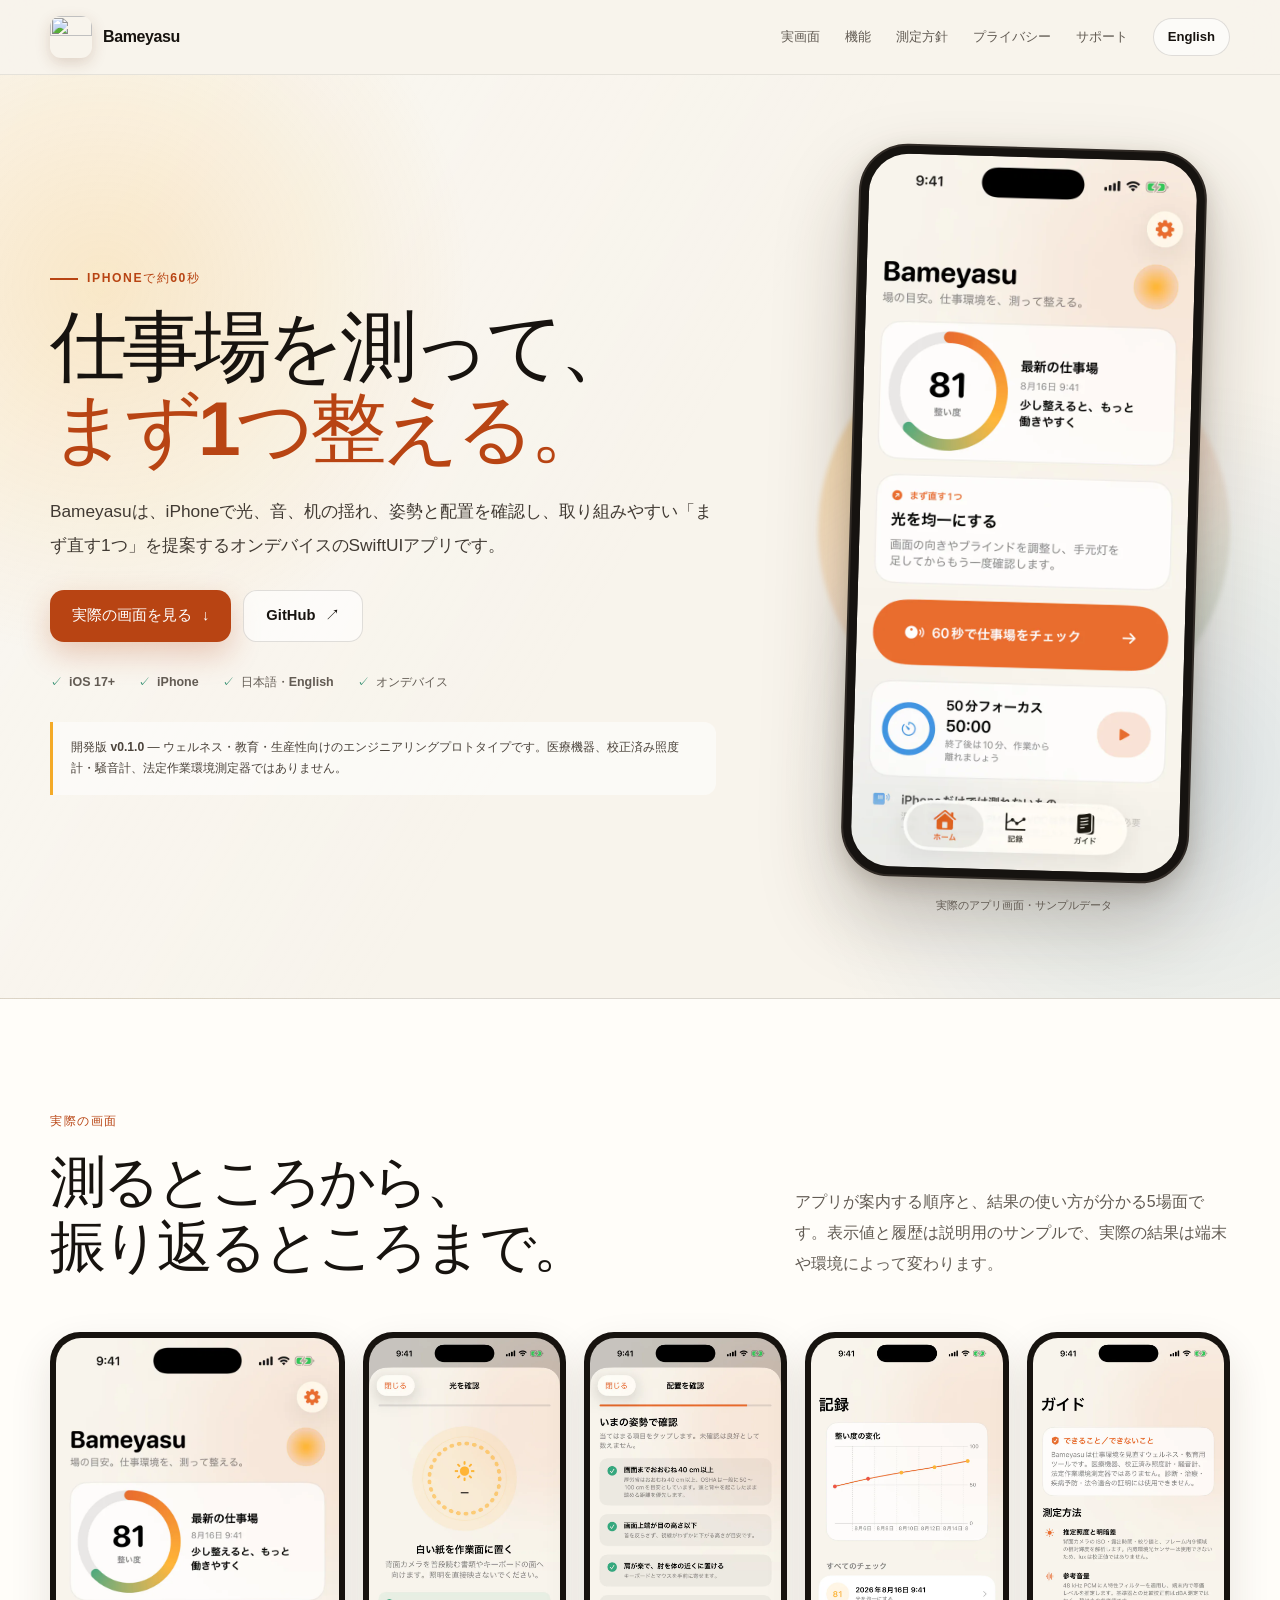
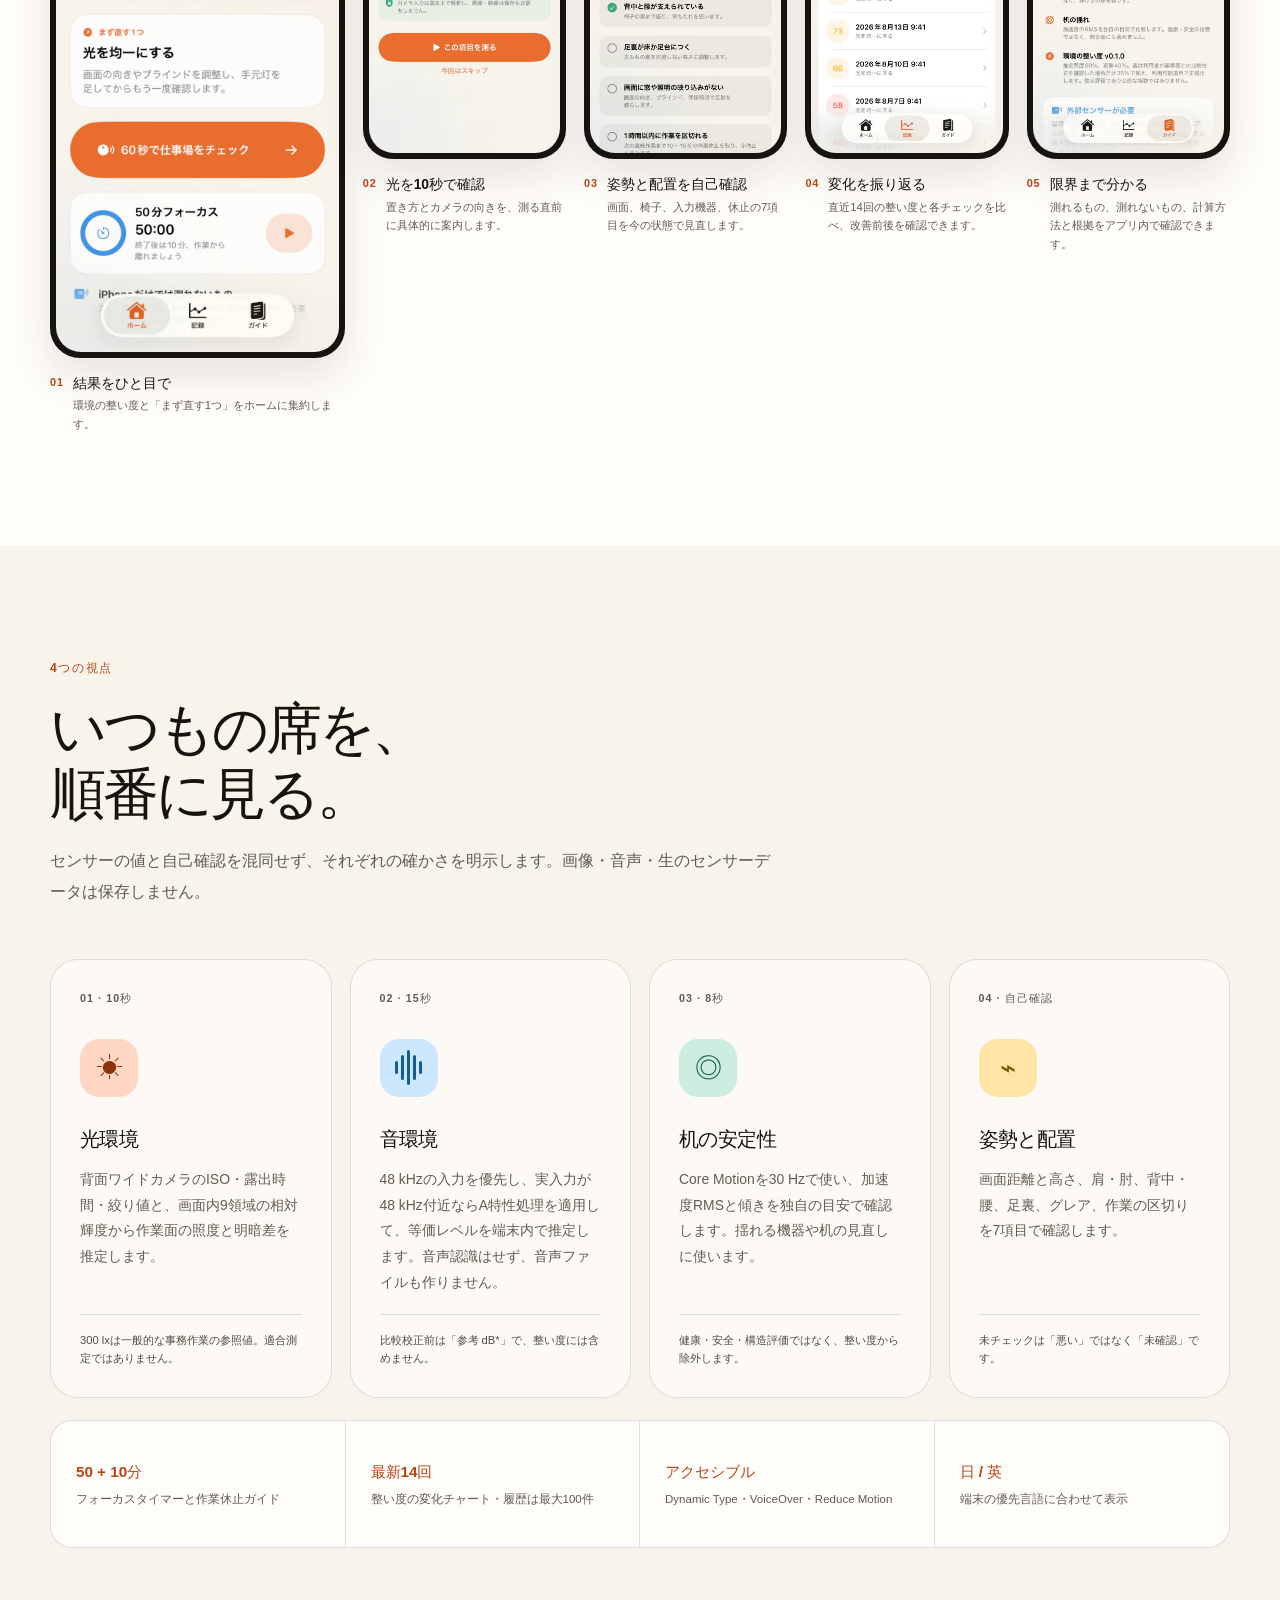
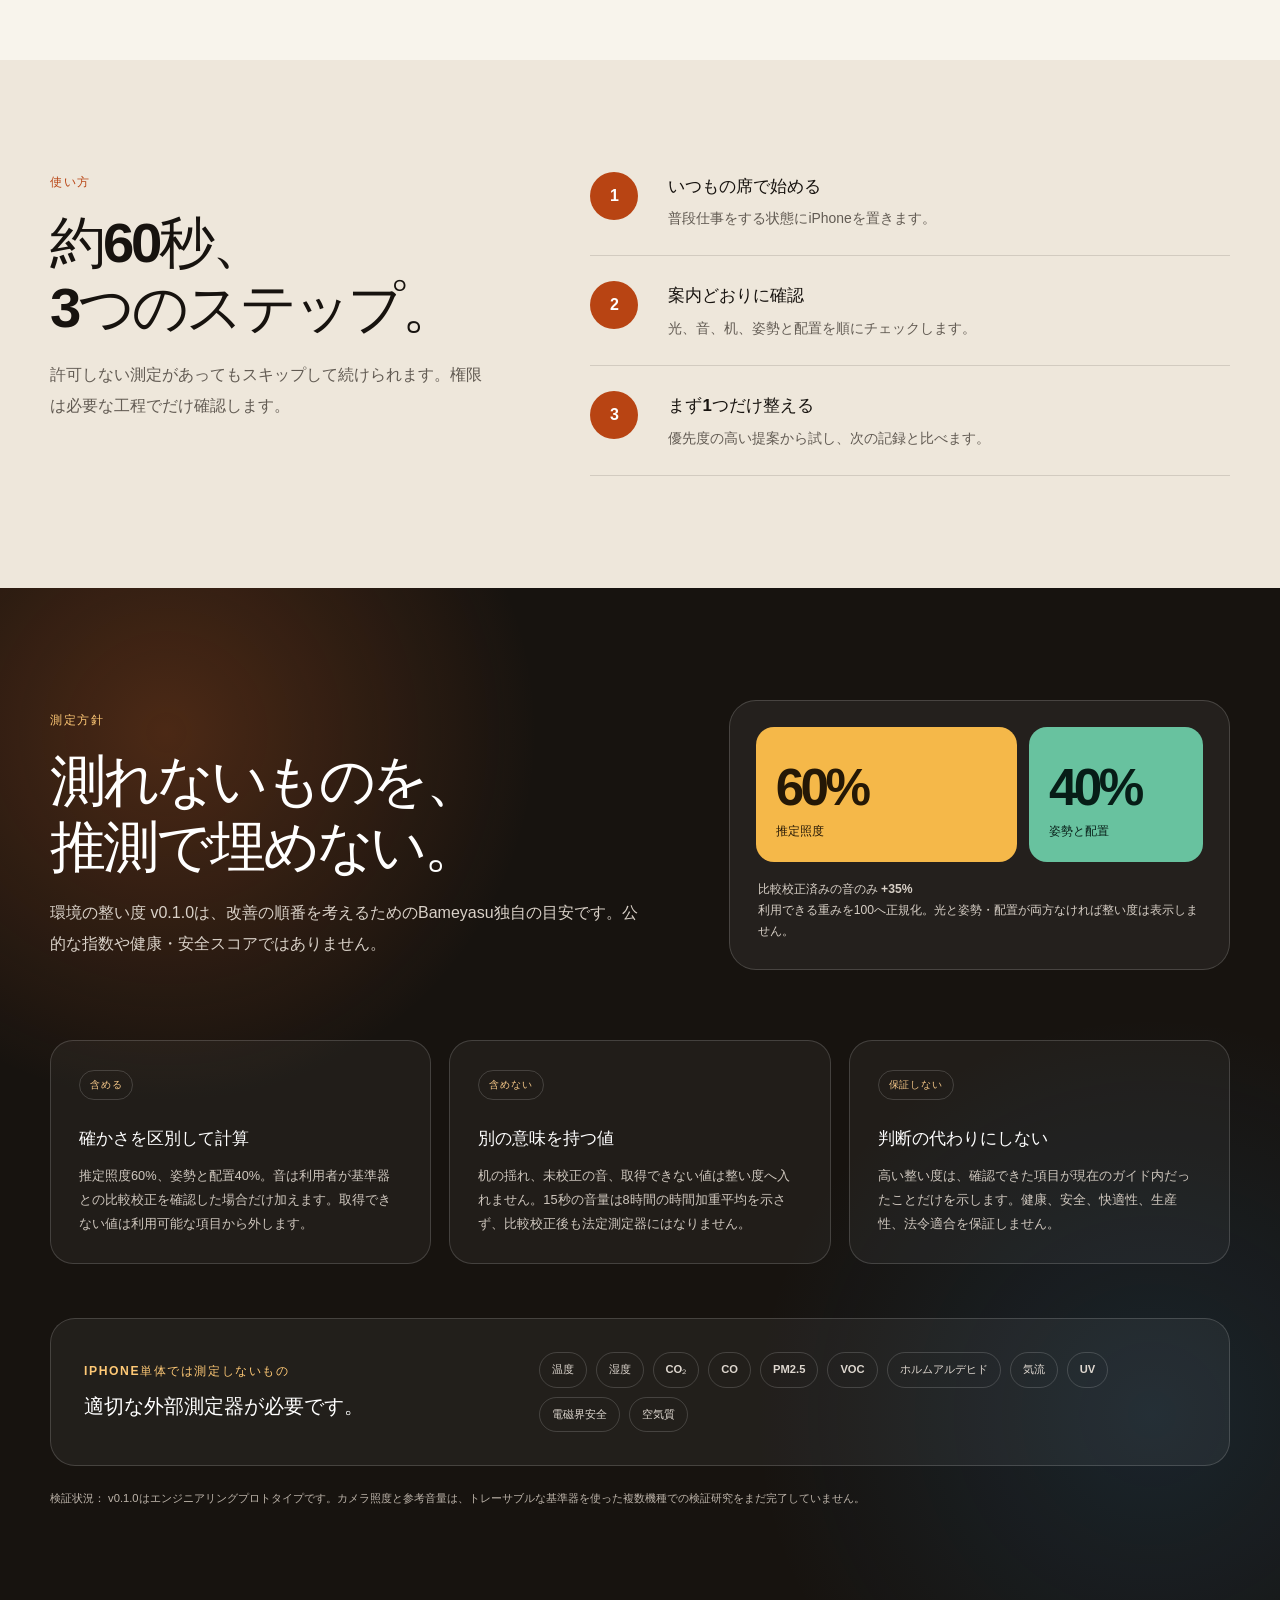
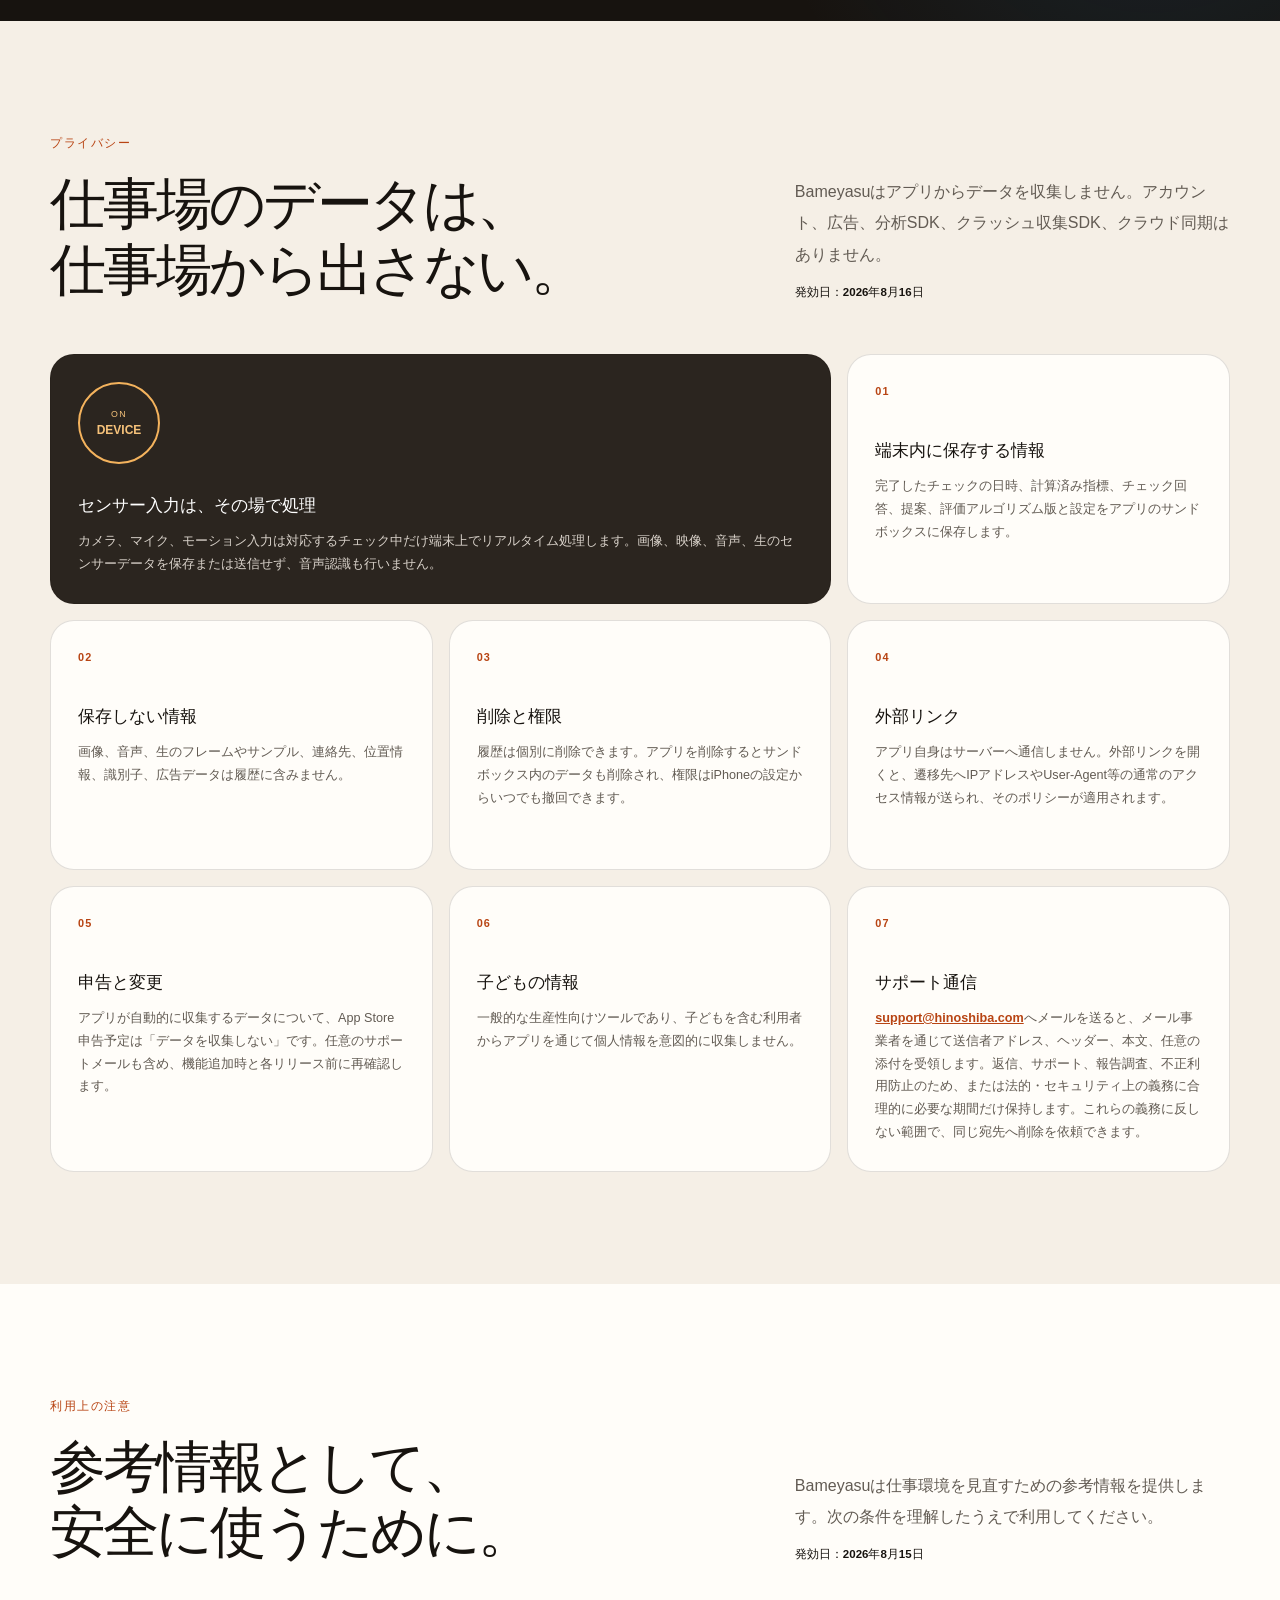
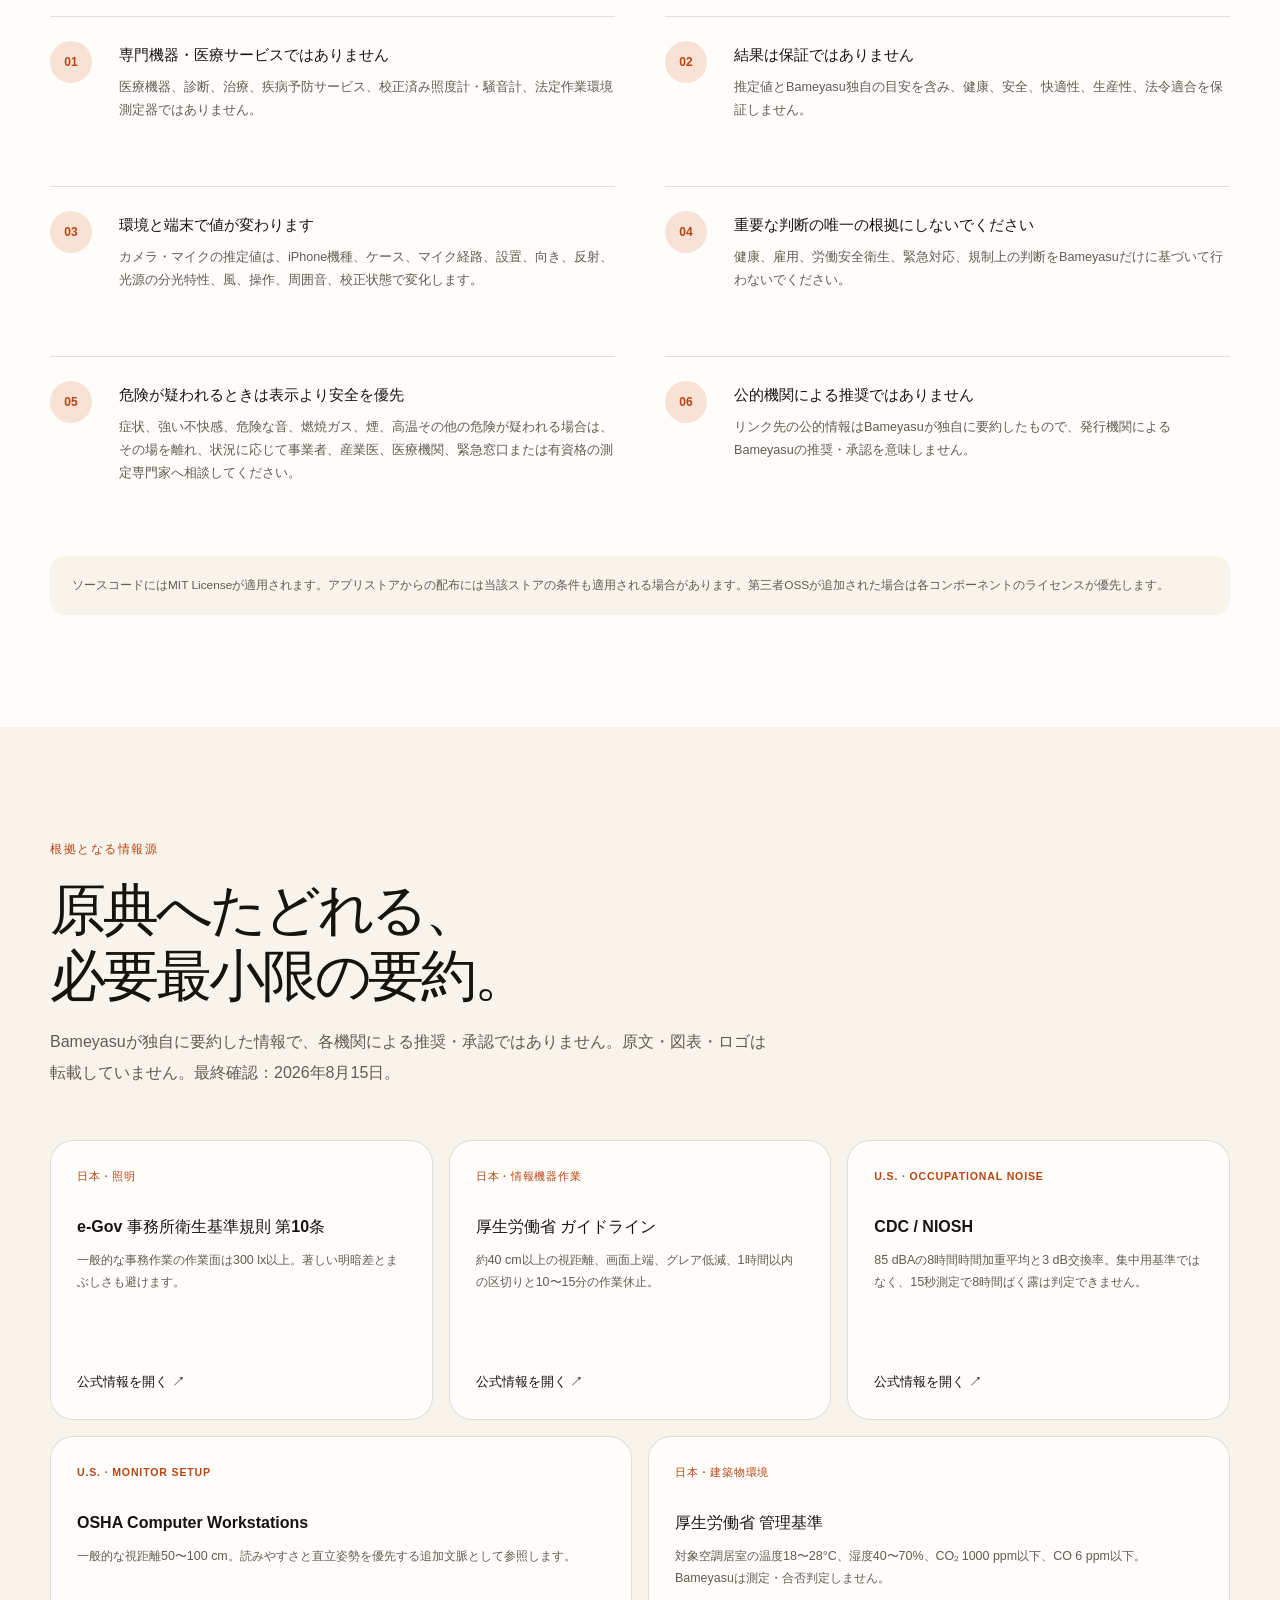
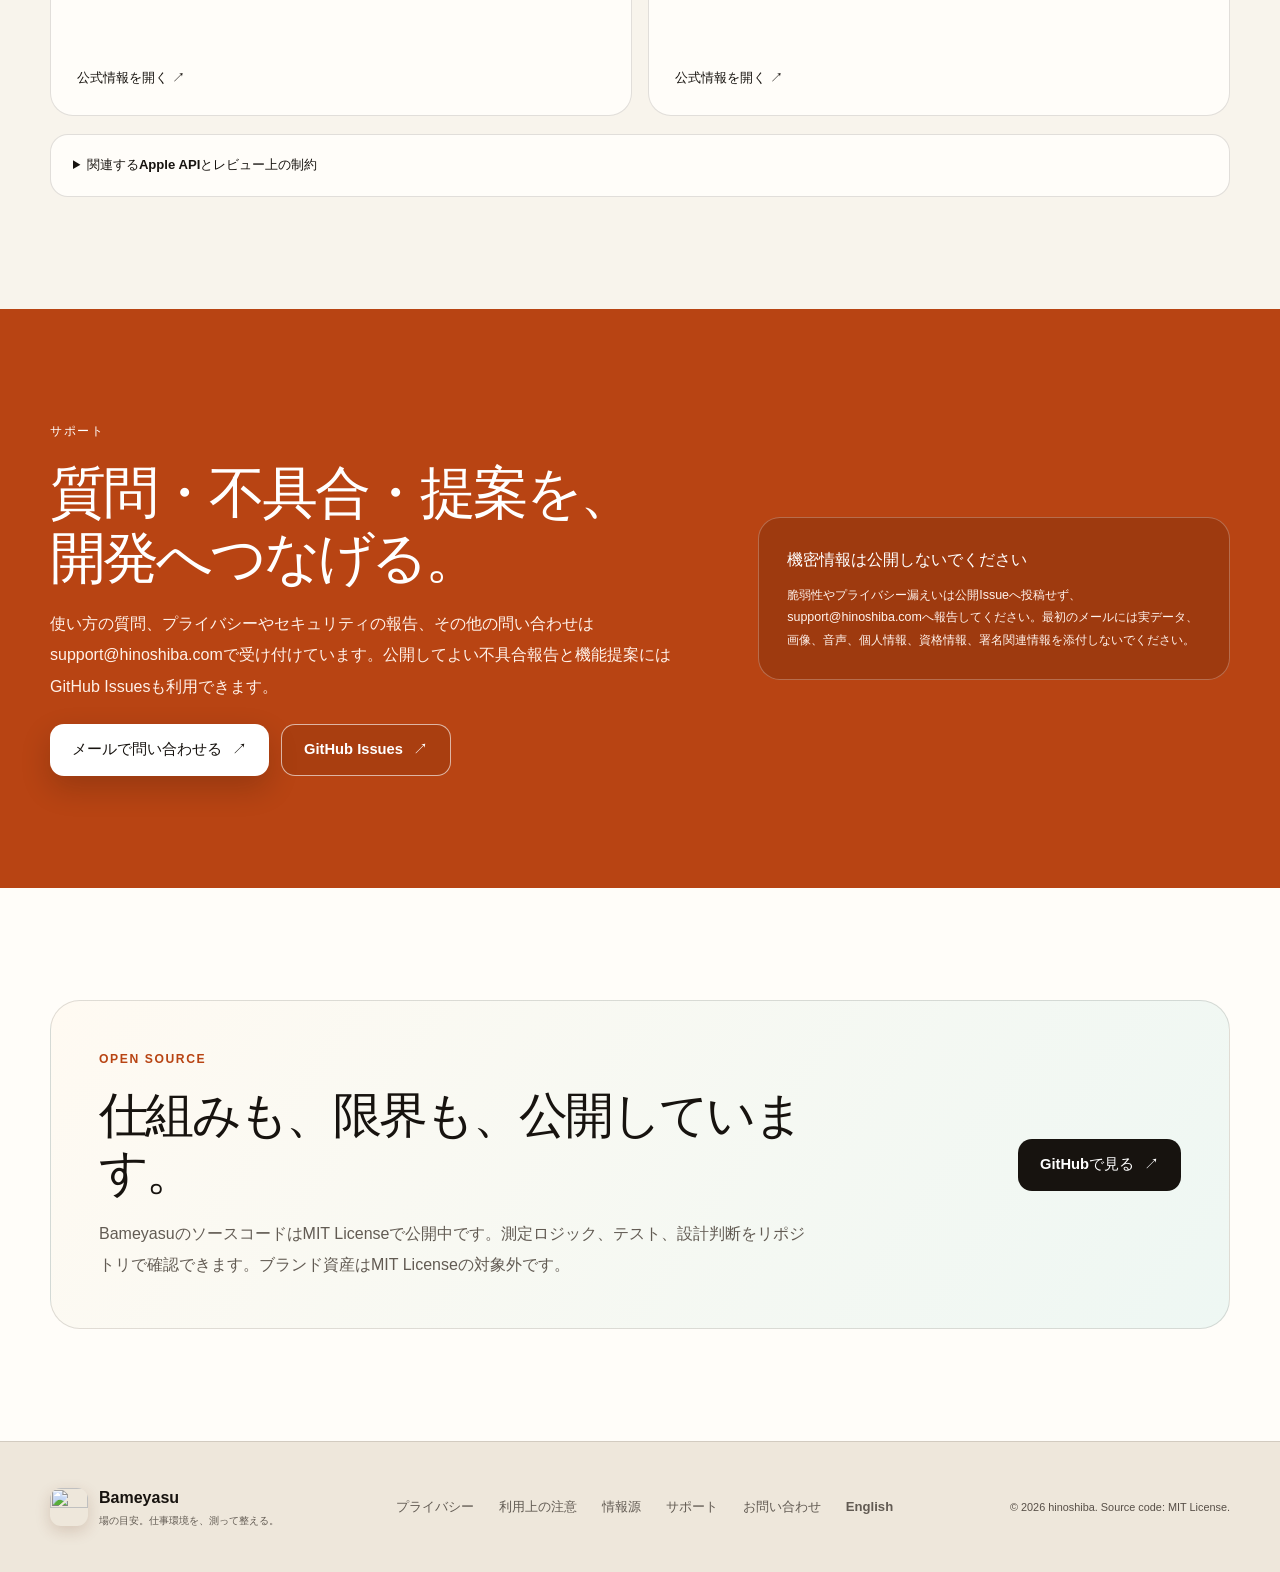
==== commit cb0201c9: "Standardize support contact address" ====
--- a/site/index.html
+++ b/site/index.html
@@ -226,7 +226,7 @@
               <p class="kicker">プライバシー</p>
               <h2>仕事場のデータは、<br>仕事場から出さない。</h2>
             </div>
-            <div><p>Bameyasuはアプリからデータを収集しません。アカウント、広告、分析SDK、クラッシュ収集SDK、クラウド同期はありません。</p><p class="effective-date">発効日：2026年8月15日</p></div>
+            <div><p>Bameyasuはアプリからデータを収集しません。アカウント、広告、分析SDK、クラッシュ収集SDK、クラウド同期はありません。</p><p class="effective-date">発効日：2026年8月16日</p></div>
           </div>
 
           <div class="privacy-grid">
@@ -258,12 +258,17 @@
             <article class="privacy-card">
               <span class="privacy-number">05</span>
               <h3>申告と変更</h3>
-              <p>現在の機能に対するApp Store申告予定は「データを収集しない」です。機能追加時と各リリース前に再確認し、方針変更時は発効日を更新します。</p>
+              <p>アプリが自動的に収集するデータについて、App Store申告予定は「データを収集しない」です。任意のサポートメールも含め、機能追加時と各リリース前に再確認します。</p>
             </article>
             <article class="privacy-card">
               <span class="privacy-number">06</span>
               <h3>子どもの情報</h3>
-              <p>一般的な生産性向けツールであり、子どもを含む利用者から個人情報を意図的に収集しません。</p>
+              <p>一般的な生産性向けツールであり、子どもを含む利用者からアプリを通じて個人情報を意図的に収集しません。</p>
+            </article>
+            <article class="privacy-card">
+              <span class="privacy-number">07</span>
+              <h3>サポート通信</h3>
+              <p><a href="mailto:support@hinoshiba.com">support@hinoshiba.com</a>へメールを送ると、メール事業者を通じて送信者アドレス、ヘッダー、本文、任意の添付を受領します。返信、サポート、報告調査、不正利用防止のため、または法的・セキュリティ上の義務に合理的に必要な期間だけ保持します。これらの義務に反しない範囲で、同じ宛先へ削除を依頼できます。</p>
             </article>
           </div>
         </div>
@@ -335,12 +340,15 @@
           <div>
             <p class="kicker light">サポート</p>
             <h2>質問・不具合・提案を、<br>開発へつなげる。</h2>
-            <p>使い方の質問、不具合報告、機能提案はGitHub Issuesで受け付けています。投稿前に既存Issueをご確認ください。GitHubへのログインが必要です。</p>
-            <a class="button light-button" href="https://github.com/hinoshiba/Bameyasu/issues/new">新しいIssueを作成 <span aria-hidden="true">↗</span></a>
+            <p>使い方の質問、プライバシーやセキュリティの報告、その他の問い合わせはsupport@hinoshiba.comで受け付けています。公開してよい不具合報告と機能提案にはGitHub Issuesも利用できます。</p>
+            <div class="support-actions">
+              <a class="button light-button" href="mailto:support@hinoshiba.com">メールで問い合わせる <span aria-hidden="true">↗</span></a>
+              <a class="button outline-light" href="https://github.com/hinoshiba/Bameyasu/issues/new">GitHub Issues <span aria-hidden="true">↗</span></a>
+            </div>
           </div>
           <aside>
             <strong>機密情報は公開しないでください</strong>
-            <p>脆弱性やプライバシー漏えいに関する内容、実データ、画像、音声、資格情報は公開Issueへ投稿しないでください。非公開の報告窓口は準備中です。窓口の案内が公開されるまで、機密情報を共有しないでください。</p>
+            <p>脆弱性やプライバシー漏えいは公開Issueへ投稿せず、support@hinoshiba.comへ報告してください。最初のメールには実データ、画像、音声、個人情報、資格情報、署名関連情報を添付しないでください。</p>
           </aside>
         </div>
       </section>
@@ -368,6 +376,7 @@
           <a href="#terms">利用上の注意</a>
           <a href="#sources">情報源</a>
           <a href="#support">サポート</a>
+          <a href="mailto:support@hinoshiba.com">お問い合わせ</a>
           <a href="en/" lang="en" hreflang="en">English</a>
         </nav>
         <p class="copyright">© 2026 hinoshiba. Source code: MIT License.</p>
--- a/site/styles.css
+++ b/site/styles.css
@@ -744,6 +744,7 @@
 
 .privacy-card h3 { margin-bottom: 10px; font-size: 1.04rem; }
 .privacy-card p { margin: 0; color: var(--muted); font-size: 0.79rem; line-height: 1.8; }
+.privacy-card a { color: var(--ember-dark); font-weight: 800; }
 .privacy-lead-card p { color: #d9d2ca; }
 
 .terms-section { background: var(--card); }
@@ -871,7 +872,20 @@
 
 .support-card > div > p:not(.kicker) { color: #fff1e9; }
 .support-card .kicker.light { color: #fff; }
-.support-card .button { margin-top: 12px; }
+.support-actions {
+  display: flex;
+  flex-wrap: wrap;
+  gap: 12px;
+  margin-top: 22px;
+}
+
+.support-card .button { margin-top: 0; }
+.button.outline-light {
+  border: 1px solid rgba(255, 255, 255, 0.62);
+  color: #fff;
+  background: rgba(71, 24, 6, 0.12);
+}
+.button.outline-light:hover { background: rgba(71, 24, 6, 0.25); }
 .support-section a:focus-visible { outline-color: #fff; }
 
 .support-card aside {
@@ -1006,6 +1020,7 @@
   .source-card { min-height: 0; }
   .api-sources > div { flex-direction: column; }
   .support-card { gap: 35px; }
+  .support-actions .button { width: 100%; }
   .open-source-card { padding: 28px; }
   footer nav { gap: 14px 20px; }
 }
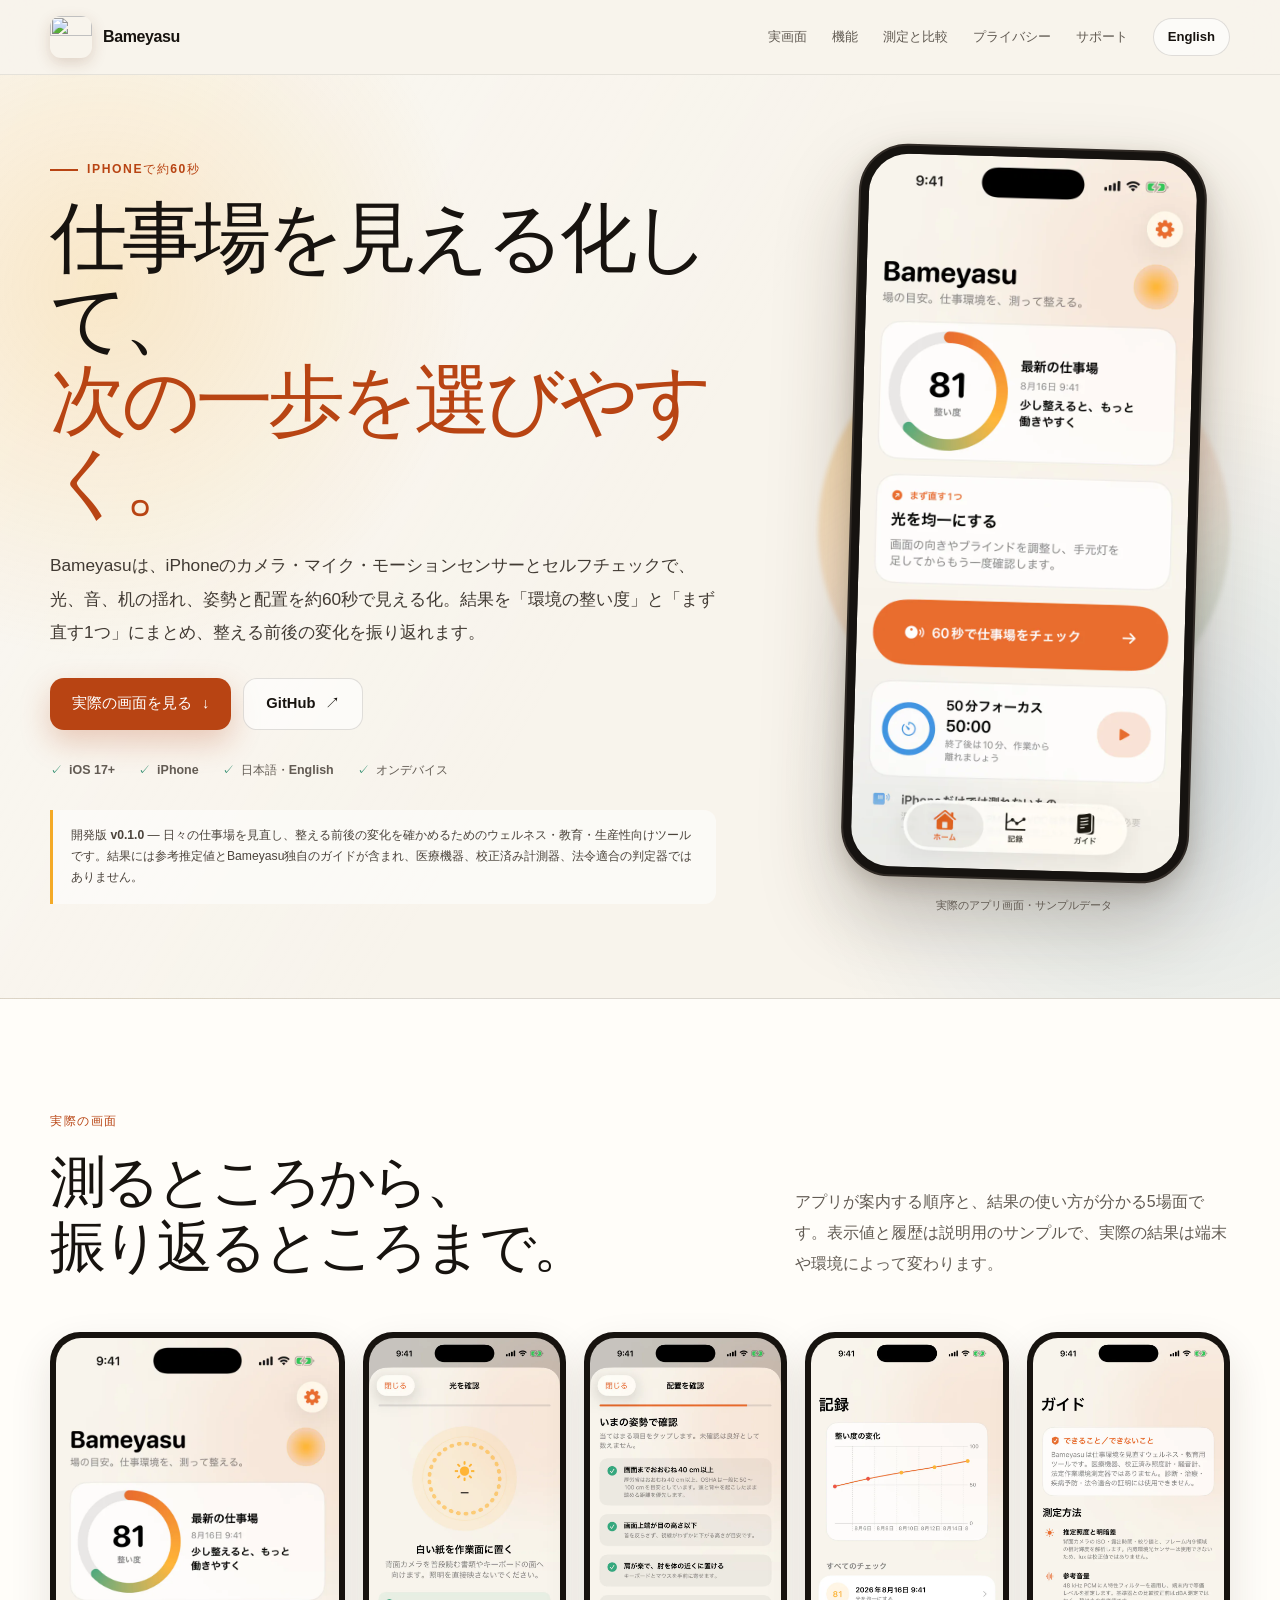
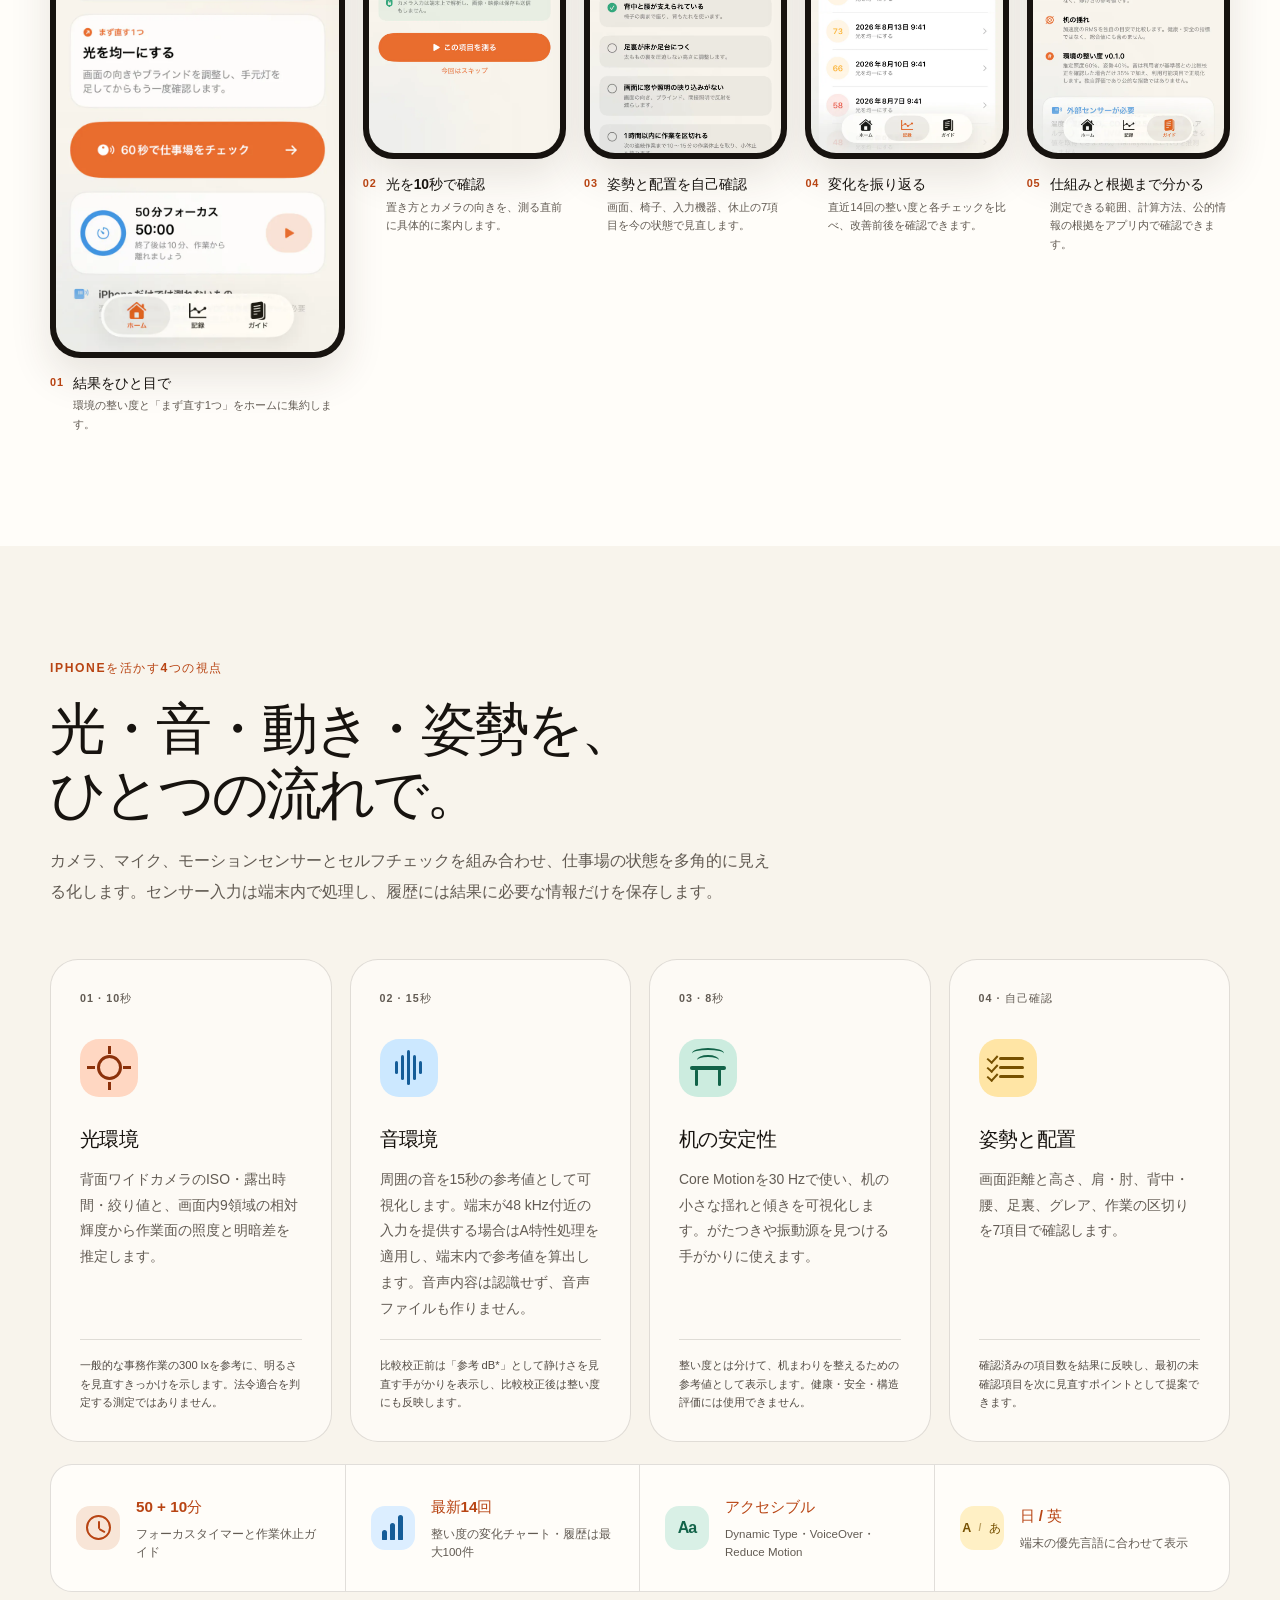
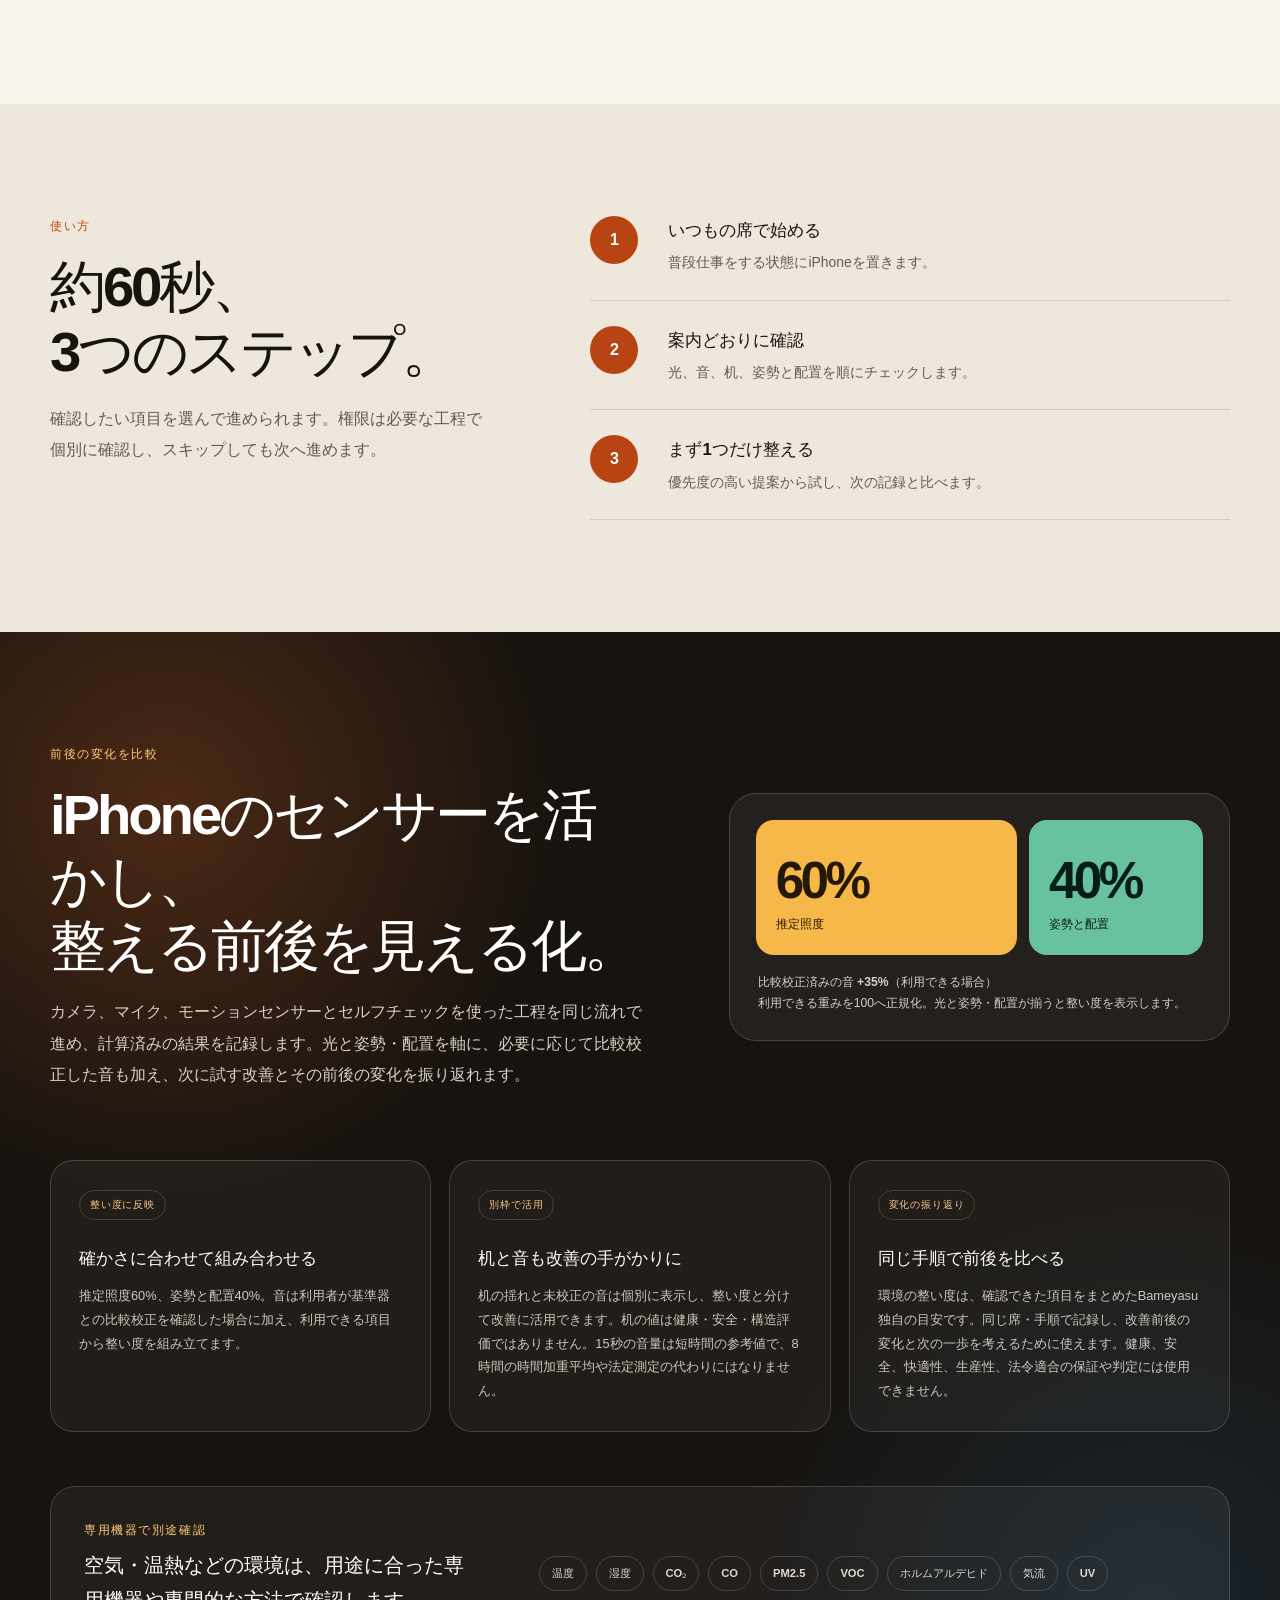
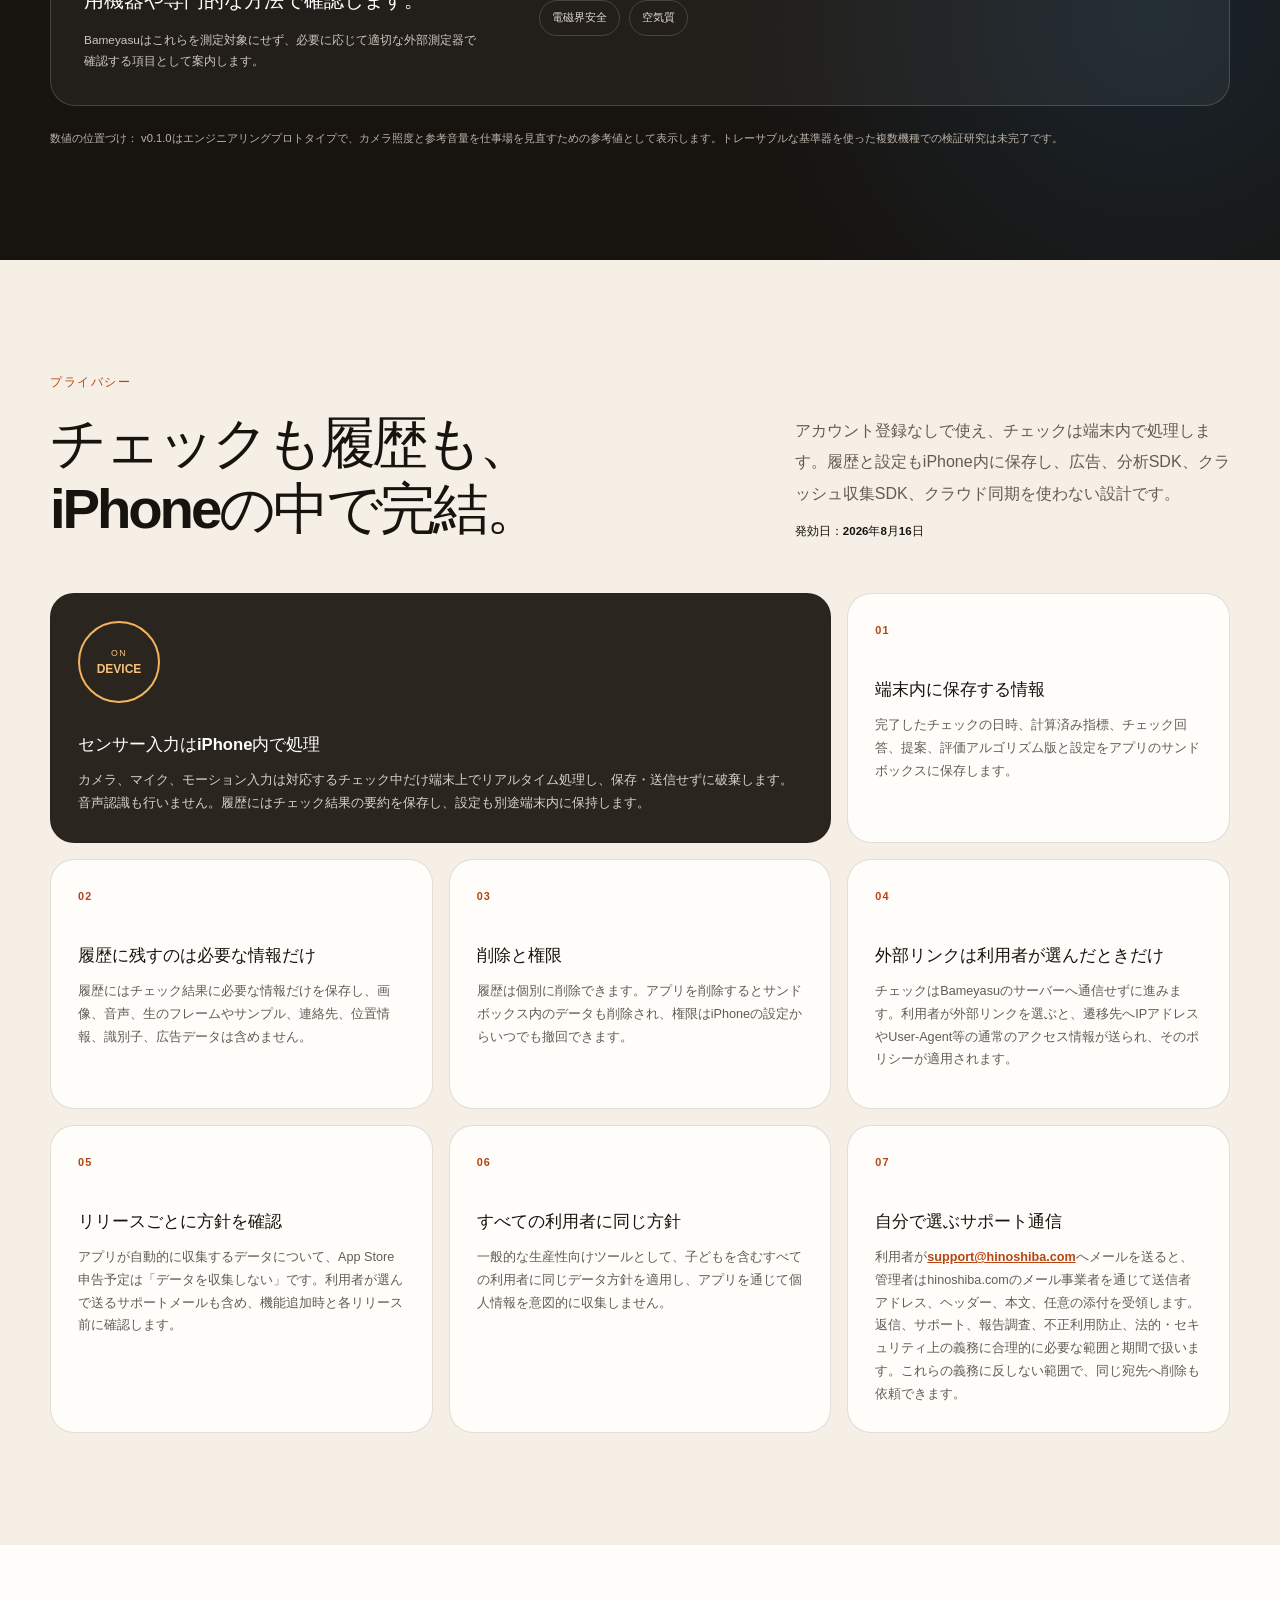
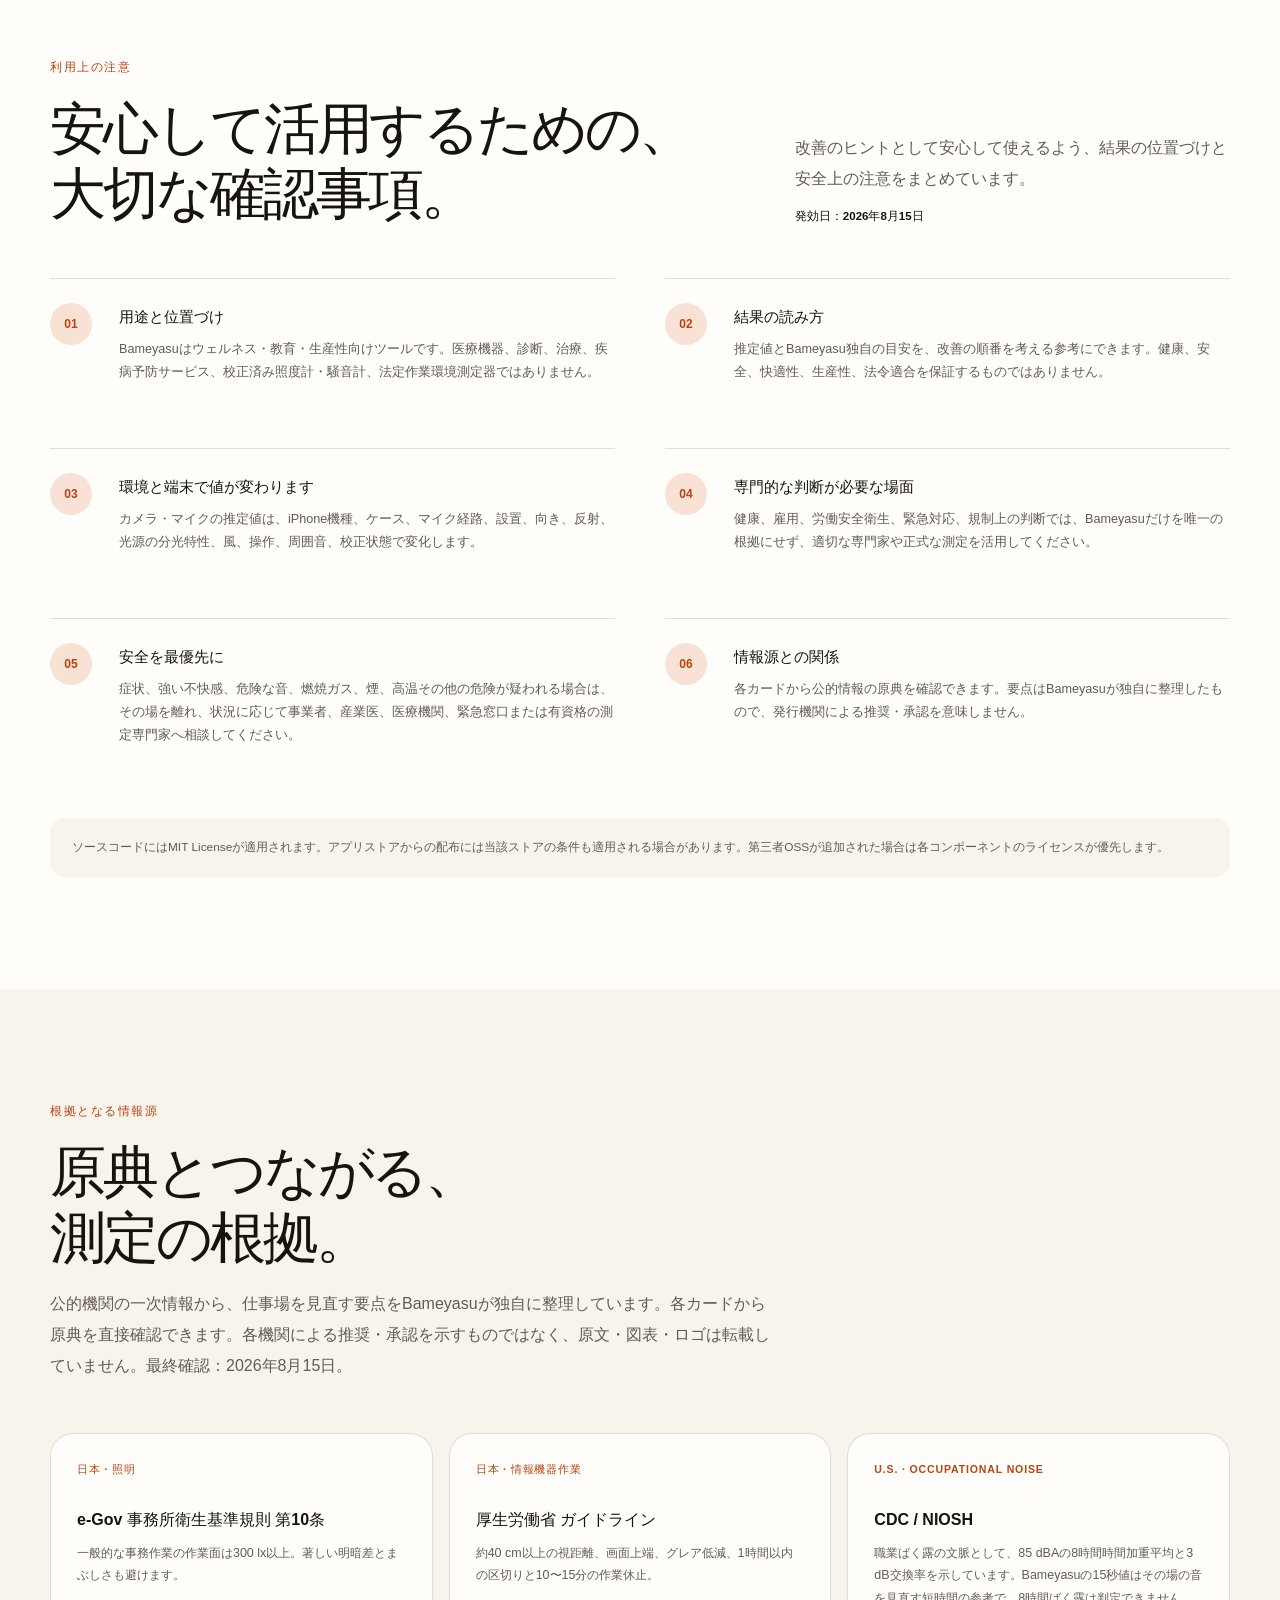
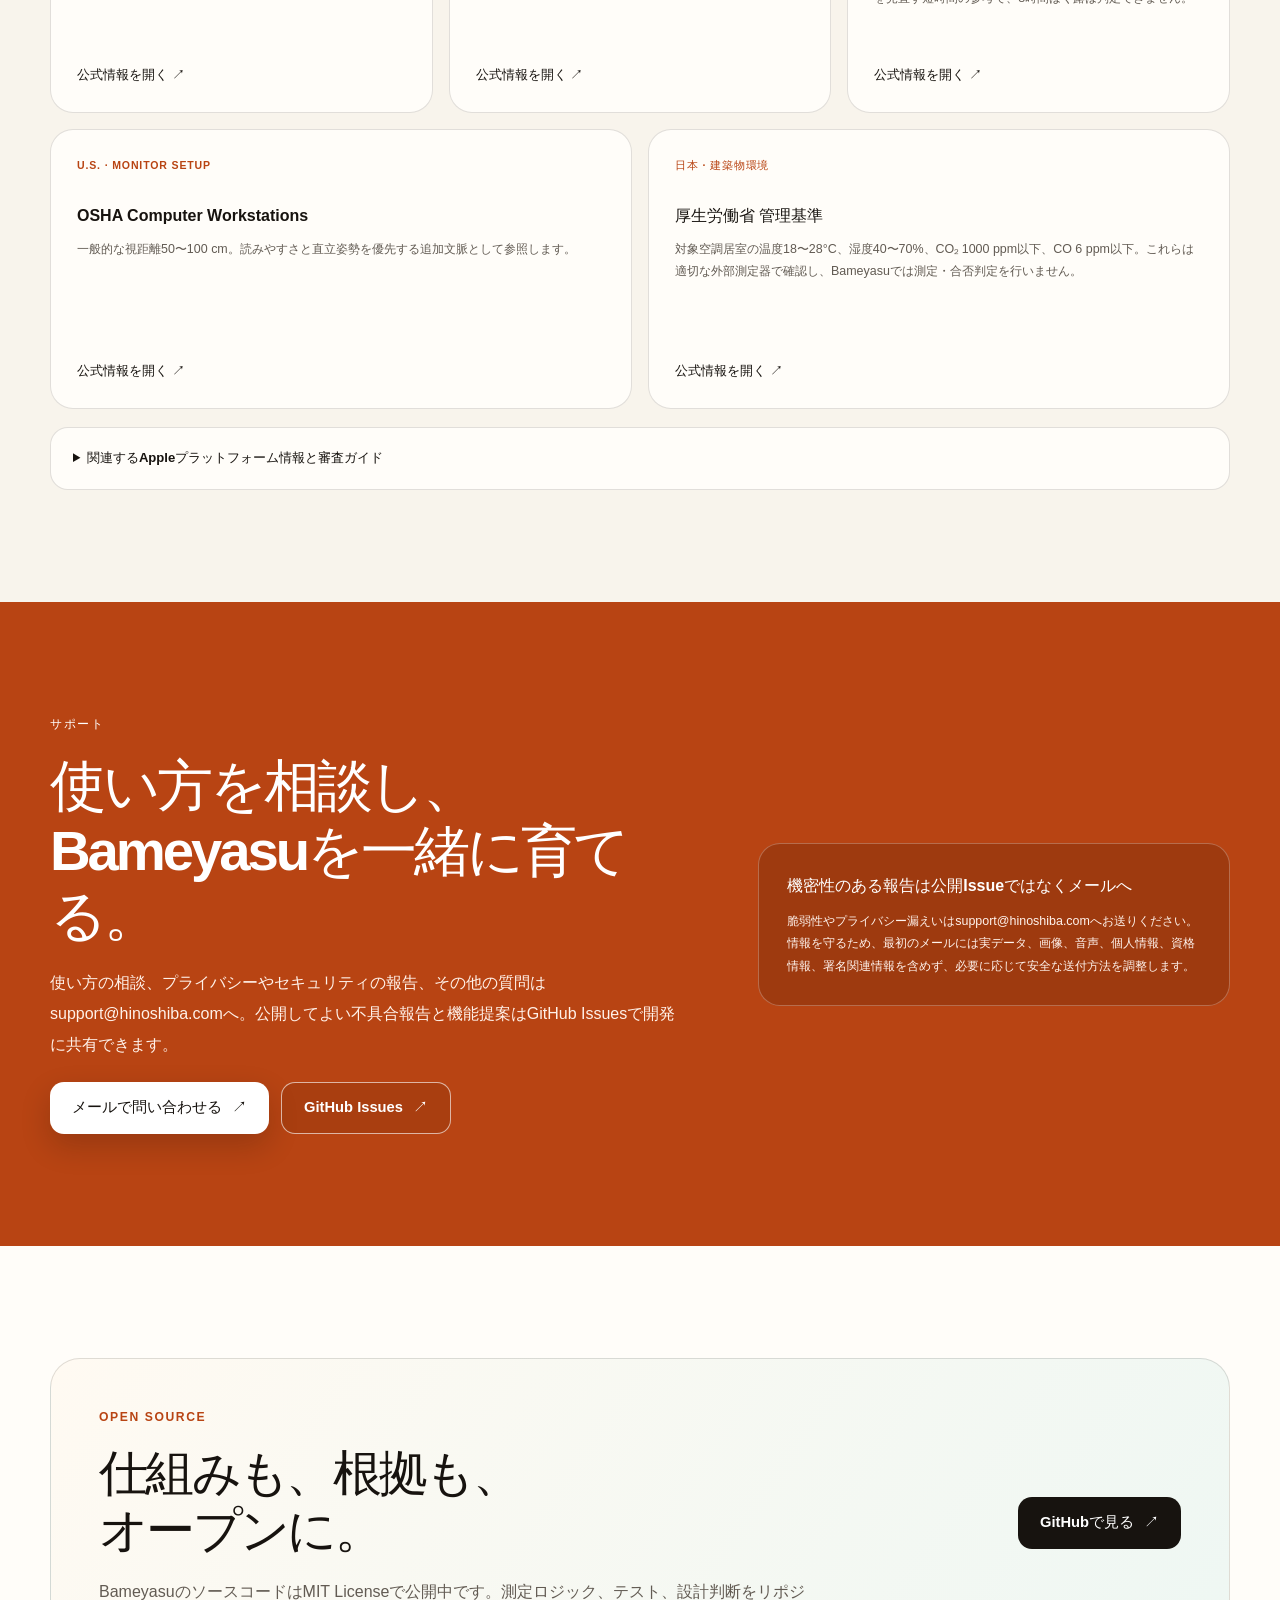
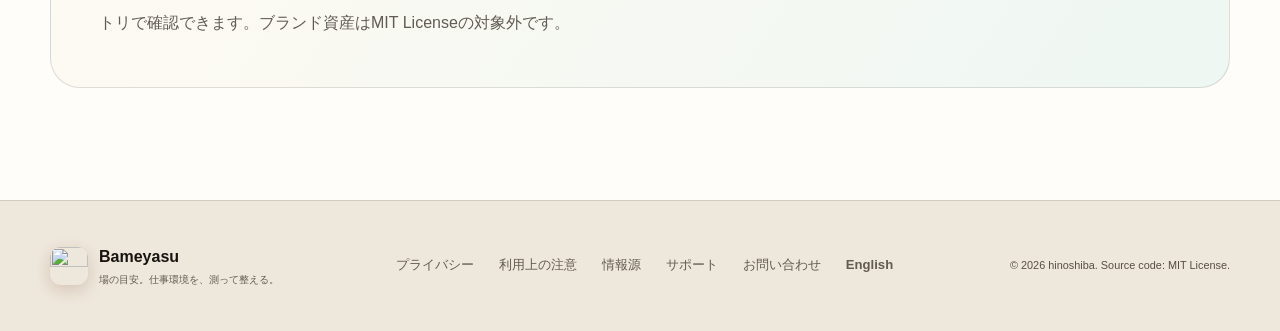
==== commit 85d44824: "Emphasize workspace progress and visual cues" ====
--- a/site/index.html
+++ b/site/index.html
@@ -4,11 +4,11 @@
     <meta charset="utf-8">
     <meta name="viewport" content="width=device-width, initial-scale=1">
     <meta name="theme-color" content="#f8f4ec">
-    <meta name="description" content="Bameyasuは、iPhoneで光・音・机の揺れ・姿勢と配置を約60秒で確認し、『まず直す1つ』を提案するオンデバイスの仕事環境チェックアプリです。">
+    <meta name="description" content="Bameyasuは、iPhoneのカメラ・マイク・モーションセンサーを活かして仕事場を約60秒で見える化し、改善前後の変化を振り返れるオンデバイスアプリです。">
     <meta property="og:type" content="website">
     <meta property="og:site_name" content="Bameyasu">
     <meta property="og:title" content="Bameyasu — 場の目安。仕事環境を、測って整える。">
-    <meta property="og:description" content="実際の画面とともに、機能・測定方法・プライバシー・利用条件・サポートを1ページで紹介します。">
+    <meta property="og:description" content="約60秒で仕事場を見える化。実画面、4つのチェック、改善前後の変化、オンデバイス処理を1ページで紹介します。">
     <meta property="og:url" content="https://bameyasu.hinoshiba.com/">
     <meta property="og:image" content="https://bameyasu.hinoshiba.com/assets/app-icon.png">
     <meta property="og:image:width" content="1024">
@@ -36,7 +36,7 @@
         <nav class="main-nav" aria-label="メインナビゲーション">
           <a href="#screens">実画面</a>
           <a href="#features">機能</a>
-          <a href="#method">測定方針</a>
+          <a href="#method">測定と比較</a>
           <a href="#privacy">プライバシー</a>
           <a href="#support">サポート</a>
           <a class="language-link" href="en/" lang="en" hreflang="en">English</a>
@@ -49,19 +49,19 @@
         <div class="shell hero-grid">
           <div class="hero-copy">
             <p class="eyebrow"><span aria-hidden="true"></span> iPhoneで約60秒</p>
-            <h1>仕事場を測って、<br><em>まず1つ整える。</em></h1>
-            <p class="lead">Bameyasuは、iPhoneで光、音、机の揺れ、姿勢と配置を確認し、取り組みやすい「まず直す1つ」を提案するオンデバイスのSwiftUIアプリです。</p>
+            <h1>仕事場を見える化して、<br><em>次の一歩を選びやすく。</em></h1>
+            <p class="lead">Bameyasuは、iPhoneのカメラ・マイク・モーションセンサーとセルフチェックで、光、音、机の揺れ、姿勢と配置を約60秒で見える化。結果を「環境の整い度」と「まず直す1つ」にまとめ、整える前後の変化を振り返れます。</p>
             <div class="hero-actions">
               <a class="button primary" href="#screens">実際の画面を見る <span aria-hidden="true">↓</span></a>
               <a class="button secondary" href="https://github.com/hinoshiba/Bameyasu">GitHub <span aria-hidden="true">↗</span></a>
             </div>
-            <ul class="quick-facts" aria-label="対応情報">
+            <ul class="quick-facts" role="list" aria-label="対応情報">
               <li>iOS 17+</li>
               <li>iPhone</li>
               <li>日本語・English</li>
               <li>オンデバイス</li>
             </ul>
-            <p class="prototype-note"><strong>開発版 v0.1.0</strong> — ウェルネス・教育・生産性向けのエンジニアリングプロトタイプです。医療機器、校正済み照度計・騒音計、法定作業環境測定器ではありません。</p>
+            <p class="prototype-note"><strong>開発版 v0.1.0</strong> — 日々の仕事場を見直し、整える前後の変化を確かめるためのウェルネス・教育・生産性向けツールです。結果には参考推定値とBameyasu独自のガイドが含まれ、医療機器、校正済み計測器、法令適合の判定器ではありません。</p>
           </div>
 
           <figure class="hero-device">
@@ -103,7 +103,7 @@
             </figure>
             <figure class="screen-card">
               <div class="screen-image"><img src="assets/screenshots/ja-guide.webp" width="736" height="1600" alt="ガイド画面。測定方法、環境の整い度の計算、外部センサーが必要な項目を説明。" loading="lazy"></div>
-              <figcaption><span>05</span><div><strong>限界まで分かる</strong><p>測れるもの、測れないもの、計算方法と根拠をアプリ内で確認できます。</p></div></figcaption>
+              <figcaption><span>05</span><div><strong>仕組みと根拠まで分かる</strong><p>測定できる範囲、計算方法、公的情報の根拠をアプリ内で確認できます。</p></div></figcaption>
             </figure>
           </div>
         </div>
@@ -112,48 +112,48 @@
       <section class="section features-section" id="features">
         <div class="shell">
           <div class="section-heading">
-            <p class="kicker">4つの視点</p>
-            <h2>いつもの席を、<br>順番に見る。</h2>
-            <p>センサーの値と自己確認を混同せず、それぞれの確かさを明示します。画像・音声・生のセンサーデータは保存しません。</p>
+            <p class="kicker">iPhoneを活かす4つの視点</p>
+            <h2>光・音・動き・姿勢を、<br>ひとつの流れで。</h2>
+            <p>カメラ、マイク、モーションセンサーとセルフチェックを組み合わせ、仕事場の状態を多角的に見える化します。センサー入力は端末内で処理し、履歴には結果に必要な情報だけを保存します。</p>
           </div>
 
           <div class="feature-grid">
             <article class="feature-card orange">
               <span class="feature-number">01 · 10秒</span>
-              <div class="feature-icon" aria-hidden="true">☀</div>
+              <div class="feature-icon icon-light" aria-hidden="true"></div>
               <h3>光環境</h3>
               <p>背面ワイドカメラのISO・露出時間・絞り値と、画面内9領域の相対輝度から作業面の照度と明暗差を推定します。</p>
-              <small>300 lxは一般的な事務作業の参照値。適合測定ではありません。</small>
+              <small>一般的な事務作業の300 lxを参考に、明るさを見直すきっかけを示します。法令適合を判定する測定ではありません。</small>
             </article>
             <article class="feature-card blue">
               <span class="feature-number">02 · 15秒</span>
               <div class="feature-icon waveform" aria-hidden="true"><i></i><i></i><i></i><i></i><i></i></div>
               <h3>音環境</h3>
-              <p>48 kHzの入力を優先し、実入力が48 kHz付近ならA特性処理を適用して、等価レベルを端末内で推定します。音声認識はせず、音声ファイルも作りません。</p>
-              <small>比較校正前は「参考 dB*」で、整い度には含めません。</small>
+              <p>周囲の音を15秒の参考値として可視化します。端末が48 kHz付近の入力を提供する場合はA特性処理を適用し、端末内で参考値を算出します。音声内容は認識せず、音声ファイルも作りません。</p>
+              <small>比較校正前は「参考 dB*」として静けさを見直す手がかりを表示し、比較校正後は整い度にも反映します。</small>
             </article>
             <article class="feature-card green">
               <span class="feature-number">03 · 8秒</span>
-              <div class="feature-icon" aria-hidden="true">◎</div>
+              <div class="feature-icon icon-desk" aria-hidden="true"><i></i></div>
               <h3>机の安定性</h3>
-              <p>Core Motionを30 Hzで使い、加速度RMSと傾きを独自の目安で確認します。揺れる機器や机の見直しに使います。</p>
-              <small>健康・安全・構造評価ではなく、整い度から除外します。</small>
+              <p>Core Motionを30 Hzで使い、机の小さな揺れと傾きを可視化します。がたつきや振動源を見つける手がかりに使えます。</p>
+              <small>整い度とは分けて、机まわりを整えるための参考値として表示します。健康・安全・構造評価には使用できません。</small>
             </article>
             <article class="feature-card yellow">
               <span class="feature-number">04 · 自己確認</span>
-              <div class="feature-icon" aria-hidden="true">⌁</div>
+              <div class="feature-icon icon-checklist" aria-hidden="true"><i></i><i></i><i></i></div>
               <h3>姿勢と配置</h3>
               <p>画面距離と高さ、肩・肘、背中・腰、足裏、グレア、作業の区切りを7項目で確認します。</p>
-              <small>未チェックは「悪い」ではなく「未確認」です。</small>
-            </article>
-          </div>
-
-          <div class="capability-strip">
-            <div><strong>50 + 10分</strong><span>フォーカスタイマーと作業休止ガイド</span></div>
-            <div><strong>最新14回</strong><span>整い度の変化チャート・履歴は最大100件</span></div>
-            <div><strong>アクセシブル</strong><span>Dynamic Type・VoiceOver・Reduce Motion</span></div>
-            <div><strong>日 / 英</strong><span>端末の優先言語に合わせて表示</span></div>
-          </div>
+              <small>確認済みの項目数を結果に反映し、最初の未確認項目を次に見直すポイントとして提案できます。</small>
+            </article>
+          </div>
+
+          <ul class="capability-strip" role="list" aria-label="継続して活用するための機能">
+            <li><span class="capability-icon icon-clock" aria-hidden="true"><i></i></span><div><strong>50 + 10分</strong><span>フォーカスタイマーと作業休止ガイド</span></div></li>
+            <li><span class="capability-icon icon-history" aria-hidden="true"><i></i><i></i><i></i></span><div><strong>最新14回</strong><span>整い度の変化チャート・履歴は最大100件</span></div></li>
+            <li><span class="capability-icon icon-access" aria-hidden="true">Aa</span><div><strong>アクセシブル</strong><span>Dynamic Type・VoiceOver・Reduce Motion</span></div></li>
+            <li><span class="capability-icon icon-language" aria-hidden="true">A<span>/</span>あ</span><div><strong>日 / 英</strong><span>端末の優先言語に合わせて表示</span></div></li>
+          </ul>
         </div>
       </section>
 
@@ -162,9 +162,9 @@
           <div class="section-heading compact">
             <p class="kicker">使い方</p>
             <h2>約60秒、<br>3つのステップ。</h2>
-            <p>許可しない測定があってもスキップして続けられます。権限は必要な工程でだけ確認します。</p>
-          </div>
-          <ol class="steps">
+            <p>確認したい項目を選んで進められます。権限は必要な工程で個別に確認し、スキップしても次へ進めます。</p>
+          </div>
+          <ol class="steps" role="list">
             <li><span>1</span><div><h3>いつもの席で始める</h3><p>普段仕事をする状態にiPhoneを置きます。</p></div></li>
             <li><span>2</span><div><h3>案内どおりに確認</h3><p>光、音、机、姿勢と配置を順にチェックします。</p></div></li>
             <li><span>3</span><div><h3>まず1つだけ整える</h3><p>優先度の高い提案から試し、次の記録と比べます。</p></div></li>
@@ -176,46 +176,47 @@
         <div class="shell">
           <div class="method-intro">
             <div class="section-heading compact">
-              <p class="kicker light">測定方針</p>
-              <h2>測れないものを、<br>推測で埋めない。</h2>
-              <p>環境の整い度 v0.1.0は、改善の順番を考えるためのBameyasu独自の目安です。公的な指数や健康・安全スコアではありません。</p>
+              <p class="kicker light">前後の変化を比較</p>
+              <h2>iPhoneのセンサーを活かし、<br>整える前後を見える化。</h2>
+              <p>カメラ、マイク、モーションセンサーとセルフチェックを使った工程を同じ流れで進め、計算済みの結果を記録します。光と姿勢・配置を軸に、必要に応じて比較校正した音も加え、次に試す改善とその前後の変化を振り返れます。</p>
             </div>
             <div class="score-panel" role="group" aria-label="環境の整い度の重み">
               <div class="score-weight light-weight"><span>60%</span><strong>推定照度</strong></div>
               <div class="score-weight ergo-weight"><span>40%</span><strong>姿勢と配置</strong></div>
-              <p><strong>比較校正済みの音のみ +35%</strong><br>利用できる重みを100へ正規化。光と姿勢・配置が両方なければ整い度は表示しません。</p>
+              <p><strong>比較校正済みの音 +35%（利用できる場合）</strong><br>利用できる重みを100へ正規化。光と姿勢・配置が揃うと整い度を表示します。</p>
             </div>
           </div>
 
           <div class="method-grid">
             <article>
-              <span class="method-label">含める</span>
-              <h3>確かさを区別して計算</h3>
-              <p>推定照度60%、姿勢と配置40%。音は利用者が基準器との比較校正を確認した場合だけ加えます。取得できない値は利用可能な項目から外します。</p>
+              <span class="method-label">整い度に反映</span>
+              <h3>確かさに合わせて組み合わせる</h3>
+              <p>推定照度60%、姿勢と配置40%。音は利用者が基準器との比較校正を確認した場合に加え、利用できる項目から整い度を組み立てます。</p>
             </article>
             <article>
-              <span class="method-label">含めない</span>
-              <h3>別の意味を持つ値</h3>
-              <p>机の揺れ、未校正の音、取得できない値は整い度へ入れません。15秒の音量は8時間の時間加重平均を示さず、比較校正後も法定測定器にはなりません。</p>
+              <span class="method-label">別枠で活用</span>
+              <h3>机と音も改善の手がかりに</h3>
+              <p>机の揺れと未校正の音は個別に表示し、整い度と分けて改善に活用できます。机の値は健康・安全・構造評価ではありません。15秒の音量は短時間の参考値で、8時間の時間加重平均や法定測定の代わりにはなりません。</p>
             </article>
             <article>
-              <span class="method-label">保証しない</span>
-              <h3>判断の代わりにしない</h3>
-              <p>高い整い度は、確認できた項目が現在のガイド内だったことだけを示します。健康、安全、快適性、生産性、法令適合を保証しません。</p>
+              <span class="method-label">変化の振り返り</span>
+              <h3>同じ手順で前後を比べる</h3>
+              <p>環境の整い度は、確認できた項目をまとめたBameyasu独自の目安です。同じ席・手順で記録し、改善前後の変化と次の一歩を考えるために使えます。健康、安全、快適性、生産性、法令適合の保証や判定には使用できません。</p>
             </article>
           </div>
 
           <div class="not-measured">
             <div>
-              <p class="kicker light">iPhone単体では測定しないもの</p>
-              <h3>適切な外部測定器が必要です。</h3>
-            </div>
-            <ul aria-label="Bameyasuが測定しない項目">
+              <p class="kicker light">専用機器で別途確認</p>
+              <h3>空気・温熱などの環境は、用途に合った専用機器や専門的な方法で確認します。</h3>
+              <p class="not-measured-copy">Bameyasuはこれらを測定対象にせず、必要に応じて適切な外部測定器で確認する項目として案内します。</p>
+            </div>
+            <ul role="list" aria-label="外部測定器で確認する項目">
               <li>温度</li><li>湿度</li><li>CO₂</li><li>CO</li><li>PM2.5</li><li>VOC</li><li>ホルムアルデヒド</li><li>気流</li><li>UV</li><li>電磁界安全</li><li>空気質</li>
             </ul>
           </div>
 
-          <p class="validation-note"><strong>検証状況：</strong> v0.1.0はエンジニアリングプロトタイプです。カメラ照度と参考音量は、トレーサブルな基準器を使った複数機種での検証研究をまだ完了していません。</p>
+          <p class="validation-note"><strong>数値の位置づけ：</strong> v0.1.0はエンジニアリングプロトタイプで、カメラ照度と参考音量を仕事場を見直すための参考値として表示します。トレーサブルな基準器を使った複数機種での検証研究は未完了です。</p>
         </div>
       </section>
 
@@ -224,16 +225,16 @@
           <div class="section-heading split-heading">
             <div>
               <p class="kicker">プライバシー</p>
-              <h2>仕事場のデータは、<br>仕事場から出さない。</h2>
-            </div>
-            <div><p>Bameyasuはアプリからデータを収集しません。アカウント、広告、分析SDK、クラッシュ収集SDK、クラウド同期はありません。</p><p class="effective-date">発効日：2026年8月16日</p></div>
+              <h2>チェックも履歴も、<br>iPhoneの中で完結。</h2>
+            </div>
+            <div><p>アカウント登録なしで使え、チェックは端末内で処理します。履歴と設定もiPhone内に保存し、広告、分析SDK、クラッシュ収集SDK、クラウド同期を使わない設計です。</p><p class="effective-date">発効日：2026年8月16日</p></div>
           </div>
 
           <div class="privacy-grid">
             <article class="privacy-card privacy-lead-card">
               <div class="privacy-mark" aria-hidden="true"><span>ON</span><strong>DEVICE</strong></div>
-              <h3>センサー入力は、その場で処理</h3>
-              <p>カメラ、マイク、モーション入力は対応するチェック中だけ端末上でリアルタイム処理します。画像、映像、音声、生のセンサーデータを保存または送信せず、音声認識も行いません。</p>
+              <h3>センサー入力はiPhone内で処理</h3>
+              <p>カメラ、マイク、モーション入力は対応するチェック中だけ端末上でリアルタイム処理し、保存・送信せずに破棄します。音声認識も行いません。履歴にはチェック結果の要約を保存し、設定も別途端末内に保持します。</p>
             </article>
             <article class="privacy-card">
               <span class="privacy-number">01</span>
@@ -242,8 +243,8 @@
             </article>
             <article class="privacy-card">
               <span class="privacy-number">02</span>
-              <h3>保存しない情報</h3>
-              <p>画像、音声、生のフレームやサンプル、連絡先、位置情報、識別子、広告データは履歴に含みません。</p>
+              <h3>履歴に残すのは必要な情報だけ</h3>
+              <p>履歴にはチェック結果に必要な情報だけを保存し、画像、音声、生のフレームやサンプル、連絡先、位置情報、識別子、広告データは含めません。</p>
             </article>
             <article class="privacy-card">
               <span class="privacy-number">03</span>
@@ -252,23 +253,23 @@
             </article>
             <article class="privacy-card">
               <span class="privacy-number">04</span>
-              <h3>外部リンク</h3>
-              <p>アプリ自身はサーバーへ通信しません。外部リンクを開くと、遷移先へIPアドレスやUser-Agent等の通常のアクセス情報が送られ、そのポリシーが適用されます。</p>
+              <h3>外部リンクは利用者が選んだときだけ</h3>
+              <p>チェックはBameyasuのサーバーへ通信せずに進みます。利用者が外部リンクを選ぶと、遷移先へIPアドレスやUser-Agent等の通常のアクセス情報が送られ、そのポリシーが適用されます。</p>
             </article>
             <article class="privacy-card">
               <span class="privacy-number">05</span>
-              <h3>申告と変更</h3>
-              <p>アプリが自動的に収集するデータについて、App Store申告予定は「データを収集しない」です。任意のサポートメールも含め、機能追加時と各リリース前に再確認します。</p>
+              <h3>リリースごとに方針を確認</h3>
+              <p>アプリが自動的に収集するデータについて、App Store申告予定は「データを収集しない」です。利用者が選んで送るサポートメールも含め、機能追加時と各リリース前に確認します。</p>
             </article>
             <article class="privacy-card">
               <span class="privacy-number">06</span>
-              <h3>子どもの情報</h3>
-              <p>一般的な生産性向けツールであり、子どもを含む利用者からアプリを通じて個人情報を意図的に収集しません。</p>
+              <h3>すべての利用者に同じ方針</h3>
+              <p>一般的な生産性向けツールとして、子どもを含むすべての利用者に同じデータ方針を適用し、アプリを通じて個人情報を意図的に収集しません。</p>
             </article>
             <article class="privacy-card">
               <span class="privacy-number">07</span>
-              <h3>サポート通信</h3>
-              <p><a href="mailto:support@hinoshiba.com">support@hinoshiba.com</a>へメールを送ると、メール事業者を通じて送信者アドレス、ヘッダー、本文、任意の添付を受領します。返信、サポート、報告調査、不正利用防止のため、または法的・セキュリティ上の義務に合理的に必要な期間だけ保持します。これらの義務に反しない範囲で、同じ宛先へ削除を依頼できます。</p>
+              <h3>自分で選ぶサポート通信</h3>
+              <p>利用者が<a href="mailto:support@hinoshiba.com">support@hinoshiba.com</a>へメールを送ると、管理者はhinoshiba.comのメール事業者を通じて送信者アドレス、ヘッダー、本文、任意の添付を受領します。返信、サポート、報告調査、不正利用防止、法的・セキュリティ上の義務に合理的に必要な範囲と期間で扱います。これらの義務に反しない範囲で、同じ宛先へ削除も依頼できます。</p>
             </article>
           </div>
         </div>
@@ -279,18 +280,18 @@
           <div class="section-heading split-heading">
             <div>
               <p class="kicker">利用上の注意</p>
-              <h2>参考情報として、<br>安全に使うために。</h2>
-            </div>
-            <div><p>Bameyasuは仕事環境を見直すための参考情報を提供します。次の条件を理解したうえで利用してください。</p><p class="effective-date">発効日：2026年8月15日</p></div>
-          </div>
-
-          <ol class="terms-list">
-            <li><div><strong>専門機器・医療サービスではありません</strong><p>医療機器、診断、治療、疾病予防サービス、校正済み照度計・騒音計、法定作業環境測定器ではありません。</p></div></li>
-            <li><div><strong>結果は保証ではありません</strong><p>推定値とBameyasu独自の目安を含み、健康、安全、快適性、生産性、法令適合を保証しません。</p></div></li>
+              <h2>安心して活用するための、<br>大切な確認事項。</h2>
+            </div>
+            <div><p>改善のヒントとして安心して使えるよう、結果の位置づけと安全上の注意をまとめています。</p><p class="effective-date">発効日：2026年8月15日</p></div>
+          </div>
+
+          <ol class="terms-list" role="list">
+            <li><div><strong>用途と位置づけ</strong><p>Bameyasuはウェルネス・教育・生産性向けツールです。医療機器、診断、治療、疾病予防サービス、校正済み照度計・騒音計、法定作業環境測定器ではありません。</p></div></li>
+            <li><div><strong>結果の読み方</strong><p>推定値とBameyasu独自の目安を、改善の順番を考える参考にできます。健康、安全、快適性、生産性、法令適合を保証するものではありません。</p></div></li>
             <li><div><strong>環境と端末で値が変わります</strong><p>カメラ・マイクの推定値は、iPhone機種、ケース、マイク経路、設置、向き、反射、光源の分光特性、風、操作、周囲音、校正状態で変化します。</p></div></li>
-            <li><div><strong>重要な判断の唯一の根拠にしないでください</strong><p>健康、雇用、労働安全衛生、緊急対応、規制上の判断をBameyasuだけに基づいて行わないでください。</p></div></li>
-            <li><div><strong>危険が疑われるときは表示より安全を優先</strong><p>症状、強い不快感、危険な音、燃焼ガス、煙、高温その他の危険が疑われる場合は、その場を離れ、状況に応じて事業者、産業医、医療機関、緊急窓口または有資格の測定専門家へ相談してください。</p></div></li>
-            <li><div><strong>公的機関による推奨ではありません</strong><p>リンク先の公的情報はBameyasuが独自に要約したもので、発行機関によるBameyasuの推奨・承認を意味しません。</p></div></li>
+            <li><div><strong>専門的な判断が必要な場面</strong><p>健康、雇用、労働安全衛生、緊急対応、規制上の判断では、Bameyasuだけを唯一の根拠にせず、適切な専門家や正式な測定を活用してください。</p></div></li>
+            <li><div><strong>安全を最優先に</strong><p>症状、強い不快感、危険な音、燃焼ガス、煙、高温その他の危険が疑われる場合は、その場を離れ、状況に応じて事業者、産業医、医療機関、緊急窓口または有資格の測定専門家へ相談してください。</p></div></li>
+            <li><div><strong>情報源との関係</strong><p>各カードから公的情報の原典を確認できます。要点はBameyasuが独自に整理したもので、発行機関による推奨・承認を意味しません。</p></div></li>
           </ol>
           <p class="license-note">ソースコードにはMIT Licenseが適用されます。アプリストアからの配布には当該ストアの条件も適用される場合があります。第三者OSSが追加された場合は各コンポーネントのライセンスが優先します。</p>
         </div>
@@ -300,8 +301,8 @@
         <div class="shell">
           <div class="section-heading">
             <p class="kicker">根拠となる情報源</p>
-            <h2>原典へたどれる、<br>必要最小限の要約。</h2>
-            <p>Bameyasuが独自に要約した情報で、各機関による推奨・承認ではありません。原文・図表・ロゴは転載していません。最終確認：2026年8月15日。</p>
+            <h2>原典とつながる、<br>測定の根拠。</h2>
+            <p>公的機関の一次情報から、仕事場を見直す要点をBameyasuが独自に整理しています。各カードから原典を直接確認できます。各機関による推奨・承認を示すものではなく、原文・図表・ロゴは転載していません。最終確認：2026年8月15日。</p>
           </div>
 
           <div class="source-grid">
@@ -312,18 +313,18 @@
               <span>日本 · 情報機器作業</span><h3>厚生労働省 ガイドライン</h3><p>約40 cm以上の視距離、画面上端、グレア低減、1時間以内の区切りと10〜15分の作業休止。</p><small>公式情報を開く ↗</small>
             </a>
             <a class="source-card" href="https://www.cdc.gov/niosh/noise/about/noise.html">
-              <span>U.S. · Occupational noise</span><h3>CDC / NIOSH</h3><p>85 dBAの8時間時間加重平均と3 dB交換率。集中用基準ではなく、15秒測定で8時間ばく露は判定できません。</p><small>公式情報を開く ↗</small>
+              <span>U.S. · Occupational noise</span><h3>CDC / NIOSH</h3><p>職業ばく露の文脈として、85 dBAの8時間時間加重平均と3 dB交換率を示しています。Bameyasuの15秒値はその場の音を見直す短時間の参考で、8時間ばく露は判定できません。</p><small>公式情報を開く ↗</small>
             </a>
             <a class="source-card" href="https://www.osha.gov/etools/computer-workstations/components/monitors">
               <span>U.S. · Monitor setup</span><h3>OSHA Computer Workstations</h3><p>一般的な視距離50〜100 cm。読みやすさと直立姿勢を優先する追加文脈として参照します。</p><small>公式情報を開く ↗</small>
             </a>
             <a class="source-card" href="https://www.mhlw.go.jp/bunya/kenkou/seikatsu-eisei10/index.html">
-              <span>日本 · 建築物環境</span><h3>厚生労働省 管理基準</h3><p>対象空調居室の温度18〜28°C、湿度40〜70%、CO₂ 1000 ppm以下、CO 6 ppm以下。Bameyasuは測定・合否判定しません。</p><small>公式情報を開く ↗</small>
+              <span>日本 · 建築物環境</span><h3>厚生労働省 管理基準</h3><p>対象空調居室の温度18〜28°C、湿度40〜70%、CO₂ 1000 ppm以下、CO 6 ppm以下。これらは適切な外部測定器で確認し、Bameyasuでは測定・合否判定を行いません。</p><small>公式情報を開く ↗</small>
             </a>
           </div>
 
           <details class="api-sources">
-            <summary>関連するApple APIとレビュー上の制約</summary>
+            <summary>関連するAppleプラットフォーム情報と審査ガイド</summary>
             <div>
               <a href="https://developer.apple.com/documentation/avfaudio/avaudiorecorder/averagepower%28forchannel%3A%29">AVAudioRecorder power</a>
               <a href="https://developer.apple.com/documentation/avfoundation/capture-device-exposure">AVFoundation camera exposure</a>
@@ -339,16 +340,16 @@
         <div class="shell support-card">
           <div>
             <p class="kicker light">サポート</p>
-            <h2>質問・不具合・提案を、<br>開発へつなげる。</h2>
-            <p>使い方の質問、プライバシーやセキュリティの報告、その他の問い合わせはsupport@hinoshiba.comで受け付けています。公開してよい不具合報告と機能提案にはGitHub Issuesも利用できます。</p>
+            <h2>使い方を相談し、<br>Bameyasuを一緒に育てる。</h2>
+            <p>使い方の相談、プライバシーやセキュリティの報告、その他の質問はsupport@hinoshiba.comへ。公開してよい不具合報告と機能提案はGitHub Issuesで開発に共有できます。</p>
             <div class="support-actions">
               <a class="button light-button" href="mailto:support@hinoshiba.com">メールで問い合わせる <span aria-hidden="true">↗</span></a>
               <a class="button outline-light" href="https://github.com/hinoshiba/Bameyasu/issues/new">GitHub Issues <span aria-hidden="true">↗</span></a>
             </div>
           </div>
           <aside>
-            <strong>機密情報は公開しないでください</strong>
-            <p>脆弱性やプライバシー漏えいは公開Issueへ投稿せず、support@hinoshiba.comへ報告してください。最初のメールには実データ、画像、音声、個人情報、資格情報、署名関連情報を添付しないでください。</p>
+            <strong>機密性のある報告は公開Issueではなくメールへ</strong>
+            <p>脆弱性やプライバシー漏えいはsupport@hinoshiba.comへお送りください。情報を守るため、最初のメールには実データ、画像、音声、個人情報、資格情報、署名関連情報を含めず、必要に応じて安全な送付方法を調整します。</p>
           </aside>
         </div>
       </section>
@@ -357,7 +358,7 @@
         <div class="shell open-source-card">
           <div>
             <p class="kicker">Open source</p>
-            <h2>仕組みも、限界も、公開しています。</h2>
+            <h2>仕組みも、根拠も、<br>オープンに。</h2>
             <p>BameyasuのソースコードはMIT Licenseで公開中です。測定ロジック、テスト、設計判断をリポジトリで確認できます。ブランド資産はMIT Licenseの対象外です。</p>
           </div>
           <a class="button dark" href="https://github.com/hinoshiba/Bameyasu">GitHubで見る <span aria-hidden="true">↗</span></a>
--- a/site/styles.css
+++ b/site/styles.css
@@ -438,6 +438,8 @@
 }
 
 .feature-icon {
+  position: relative;
+  flex: 0 0 auto;
   width: 58px;
   height: 58px;
   display: grid;
@@ -451,6 +453,87 @@
 .blue .feature-icon { color: #155d98; background: #cce8ff; }
 .green .feature-icon { color: #126349; background: #ccecdf; }
 .yellow .feature-icon { color: #765000; background: #ffe5a5; }
+
+.icon-light::before {
+  width: 19px;
+  height: 19px;
+  border: 3px solid currentColor;
+  border-radius: 50%;
+  content: "";
+}
+
+.icon-light::after {
+  position: absolute;
+  inset: 7px;
+  background:
+    linear-gradient(currentColor, currentColor) top center / 3px 8px no-repeat,
+    linear-gradient(currentColor, currentColor) bottom center / 3px 8px no-repeat,
+    linear-gradient(currentColor, currentColor) center left / 8px 3px no-repeat,
+    linear-gradient(currentColor, currentColor) center right / 8px 3px no-repeat;
+  content: "";
+}
+
+.icon-desk::before {
+  position: absolute;
+  top: 27px;
+  left: 11px;
+  width: 36px;
+  height: 4px;
+  border-radius: 99px;
+  background: currentColor;
+  content: "";
+}
+
+.icon-desk::after {
+  position: absolute;
+  top: 30px;
+  left: 16px;
+  width: 3px;
+  height: 17px;
+  border-radius: 99px;
+  background: currentColor;
+  box-shadow: 23px 0 0 currentColor;
+  content: "";
+}
+
+.icon-desk i,
+.icon-desk i::before {
+  position: absolute;
+  border-top: 2px solid currentColor;
+  border-radius: 50%;
+}
+
+.icon-desk i { top: 9px; left: 13px; width: 32px; height: 11px; }
+.icon-desk i::before { top: 5px; left: 5px; width: 22px; height: 8px; content: ""; }
+
+.icon-checklist {
+  display: flex;
+  flex-direction: column;
+  gap: 6px;
+  align-items: center;
+  justify-content: center;
+  padding-left: 8px;
+}
+
+.icon-checklist i {
+  position: relative;
+  width: 25px;
+  height: 3px;
+  border-radius: 99px;
+  background: currentColor;
+}
+
+.icon-checklist i::before {
+  position: absolute;
+  top: -4px;
+  left: -10px;
+  width: 5px;
+  height: 8px;
+  border-right: 2px solid currentColor;
+  border-bottom: 2px solid currentColor;
+  content: "";
+  transform: rotate(42deg);
+}
 
 .feature-card h3 {
   margin-bottom: 10px;
@@ -495,34 +578,95 @@
   display: grid;
   grid-template-columns: repeat(4, 1fr);
   margin-top: 22px;
+  margin-bottom: 0;
+  padding: 0;
   overflow: hidden;
   border: 1px solid var(--line);
   border-radius: 22px;
   background: var(--card);
-}
-
-.capability-strip > div {
+  list-style: none;
+}
+
+.capability-strip > li {
   min-height: 126px;
-  display: flex;
-  flex-direction: column;
-  justify-content: center;
+  display: grid;
+  grid-template-columns: 46px minmax(0, 1fr);
+  gap: 14px;
+  align-items: center;
   padding: 22px 25px;
   border-right: 1px solid var(--line);
 }
 
-.capability-strip > div:last-child { border-right: 0; }
+.capability-strip > li:last-child { border-right: 0; }
+.capability-strip > li > div { min-width: 0; }
 
 .capability-strip strong {
+  display: block;
   margin-bottom: 4px;
   color: var(--ember-dark);
   font-size: 0.95rem;
 }
 
-.capability-strip span {
+.capability-strip > li > div > span {
+  display: block;
   color: var(--muted);
   font-size: 0.72rem;
   line-height: 1.6;
 }
+
+.capability-icon {
+  position: relative;
+  width: 44px;
+  height: 44px;
+  display: grid;
+  place-items: center;
+  border-radius: 14px;
+  color: var(--ember-dark);
+  background: #f8e5d7;
+  font-size: 0.9rem;
+  font-weight: 900;
+  line-height: 1;
+}
+
+.capability-strip > li:nth-child(2) .capability-icon { color: #155d98; background: #dceeff; }
+.capability-strip > li:nth-child(3) .capability-icon { color: #126349; background: #d9f0e6; }
+.capability-strip > li:nth-child(4) .capability-icon { color: #765000; background: #fff0c5; }
+
+.icon-clock i {
+  position: relative;
+  width: 25px;
+  height: 25px;
+  border: 2px solid currentColor;
+  border-radius: 50%;
+}
+
+.icon-clock i::before,
+.icon-clock i::after {
+  position: absolute;
+  border-radius: 99px;
+  background: currentColor;
+  content: "";
+}
+
+.icon-clock i::before { top: 4px; left: 10px; width: 2px; height: 8px; }
+.icon-clock i::after { top: 11px; left: 11px; width: 7px; height: 2px; transform: rotate(28deg); transform-origin: left center; }
+
+.icon-history {
+  display: flex;
+  gap: 3px;
+  align-items: flex-end;
+  justify-content: center;
+  padding-bottom: 10px;
+}
+
+.icon-history i { width: 5px; border-radius: 3px 3px 1px 1px; background: currentColor; }
+.icon-history i:nth-child(1) { height: 10px; }
+.icon-history i:nth-child(2) { height: 17px; }
+.icon-history i:nth-child(3) { height: 25px; }
+
+.icon-access { font-size: 1rem; letter-spacing: -0.06em; }
+.icon-language { gap: 2px; grid-template-columns: auto auto auto; font-size: 0.78rem; }
+.icon-language span { opacity: 0.5; font-size: 0.65rem; }
 
 .how-section { background: var(--paper-deep); }
 
@@ -663,6 +807,7 @@
 
 .not-measured h3 { margin: 0; font-size: 1.25rem; }
 .not-measured .kicker { margin-bottom: 7px; }
+.not-measured-copy { margin: 12px 0 0; color: #cfc7be; font-size: 0.74rem; line-height: 1.75; }
 
 .not-measured ul {
   display: flex;
@@ -940,8 +1085,8 @@
   .feature-grid { grid-template-columns: repeat(2, 1fr); }
   .feature-card { min-height: 350px; }
   .capability-strip { grid-template-columns: repeat(2, 1fr); }
-  .capability-strip > div:nth-child(2) { border-right: 0; }
-  .capability-strip > div:nth-child(-n+2) { border-bottom: 1px solid var(--line); }
+  .capability-strip > li:nth-child(2) { border-right: 0; }
+  .capability-strip > li:nth-child(-n+2) { border-bottom: 1px solid var(--line); }
   .method-intro { gap: 46px; }
   .footer-grid { grid-template-columns: 1fr auto; }
   .footer-grid nav { justify-content: flex-end; }
@@ -1010,9 +1155,9 @@
   .feature-card { min-height: 0; }
   .privacy-lead-card { grid-column: span 1; }
   .capability-strip { grid-template-columns: 1fr; }
-  .capability-strip > div { border-right: 0; border-bottom: 1px solid var(--line); }
-  .capability-strip > div:nth-child(2) { border-right: 0; }
-  .capability-strip > div:last-child { border-bottom: 0; }
+  .capability-strip > li { border-right: 0; border-bottom: 1px solid var(--line); }
+  .capability-strip > li:nth-child(2) { border-right: 0; }
+  .capability-strip > li:last-child { border-bottom: 0; }
   .score-panel { padding: 17px; }
   .score-weight { min-height: 115px; padding: 15px; }
   .not-measured { padding: 25px; }
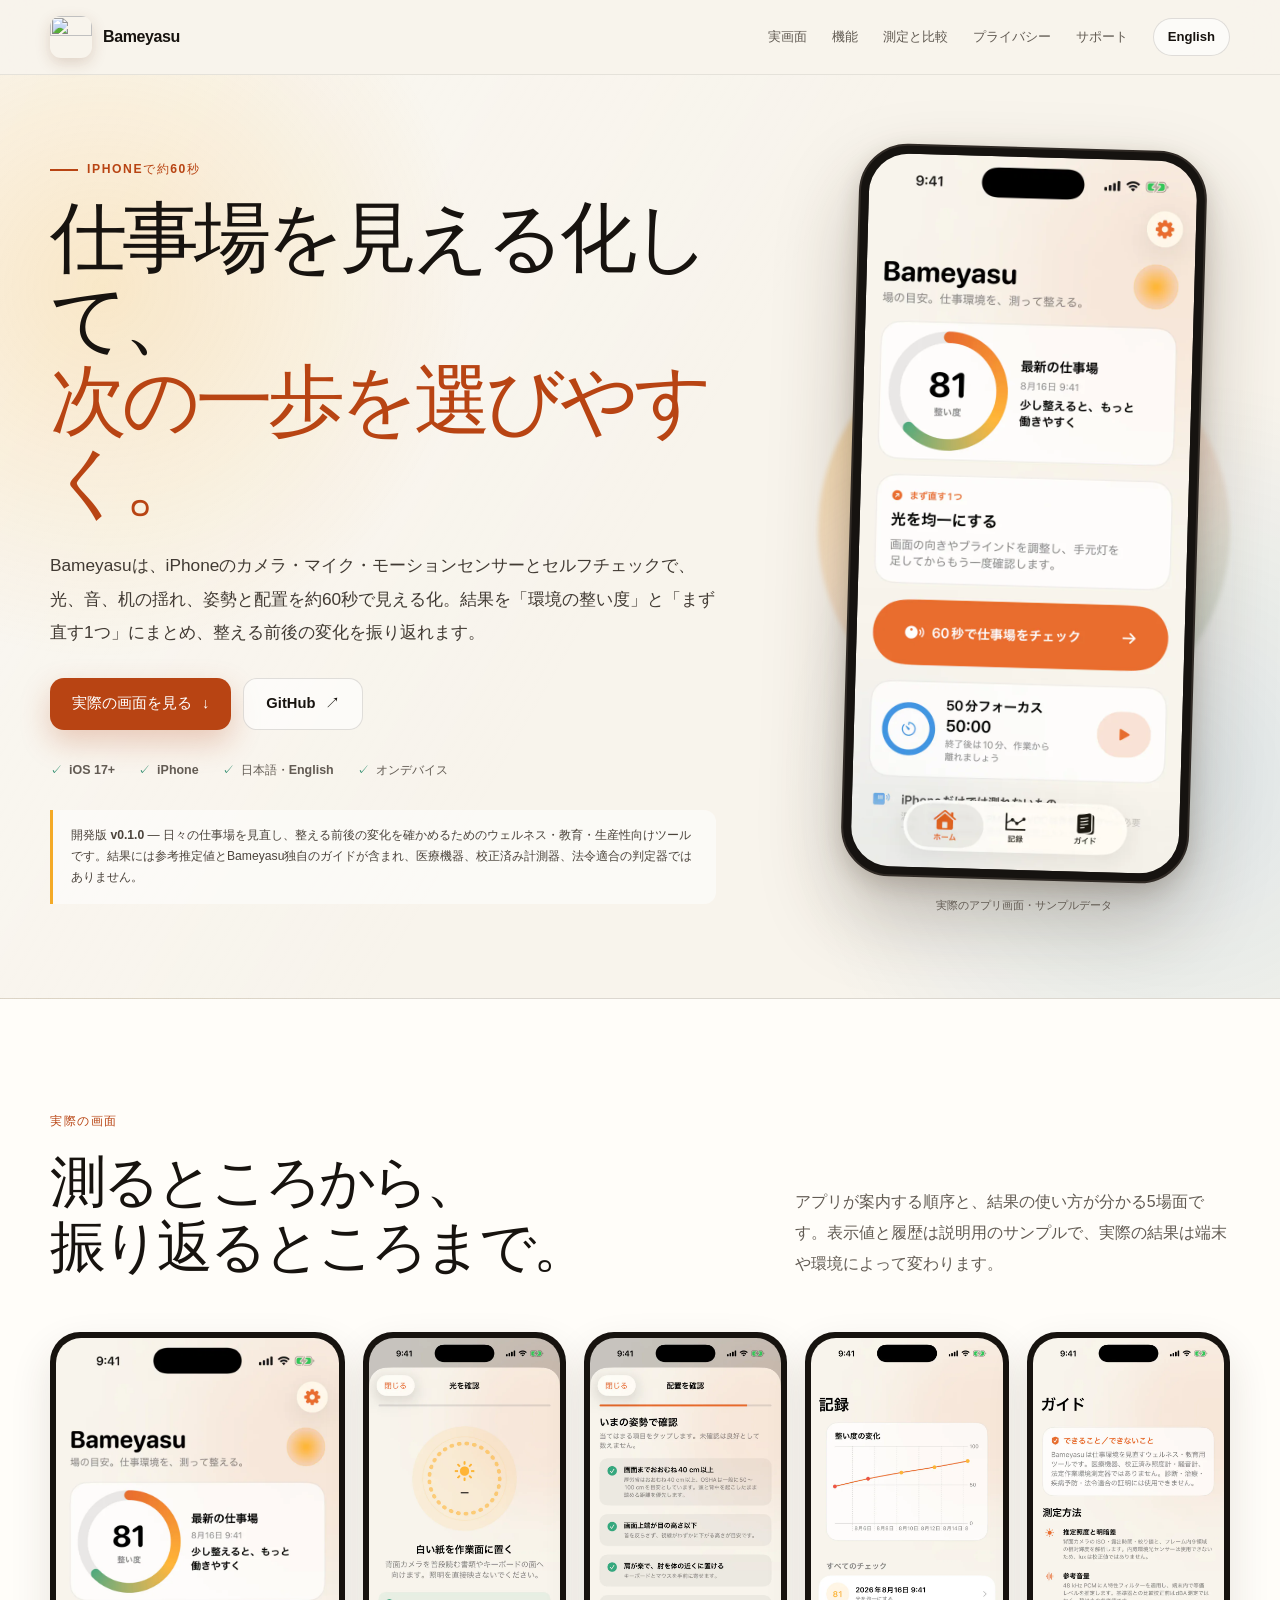
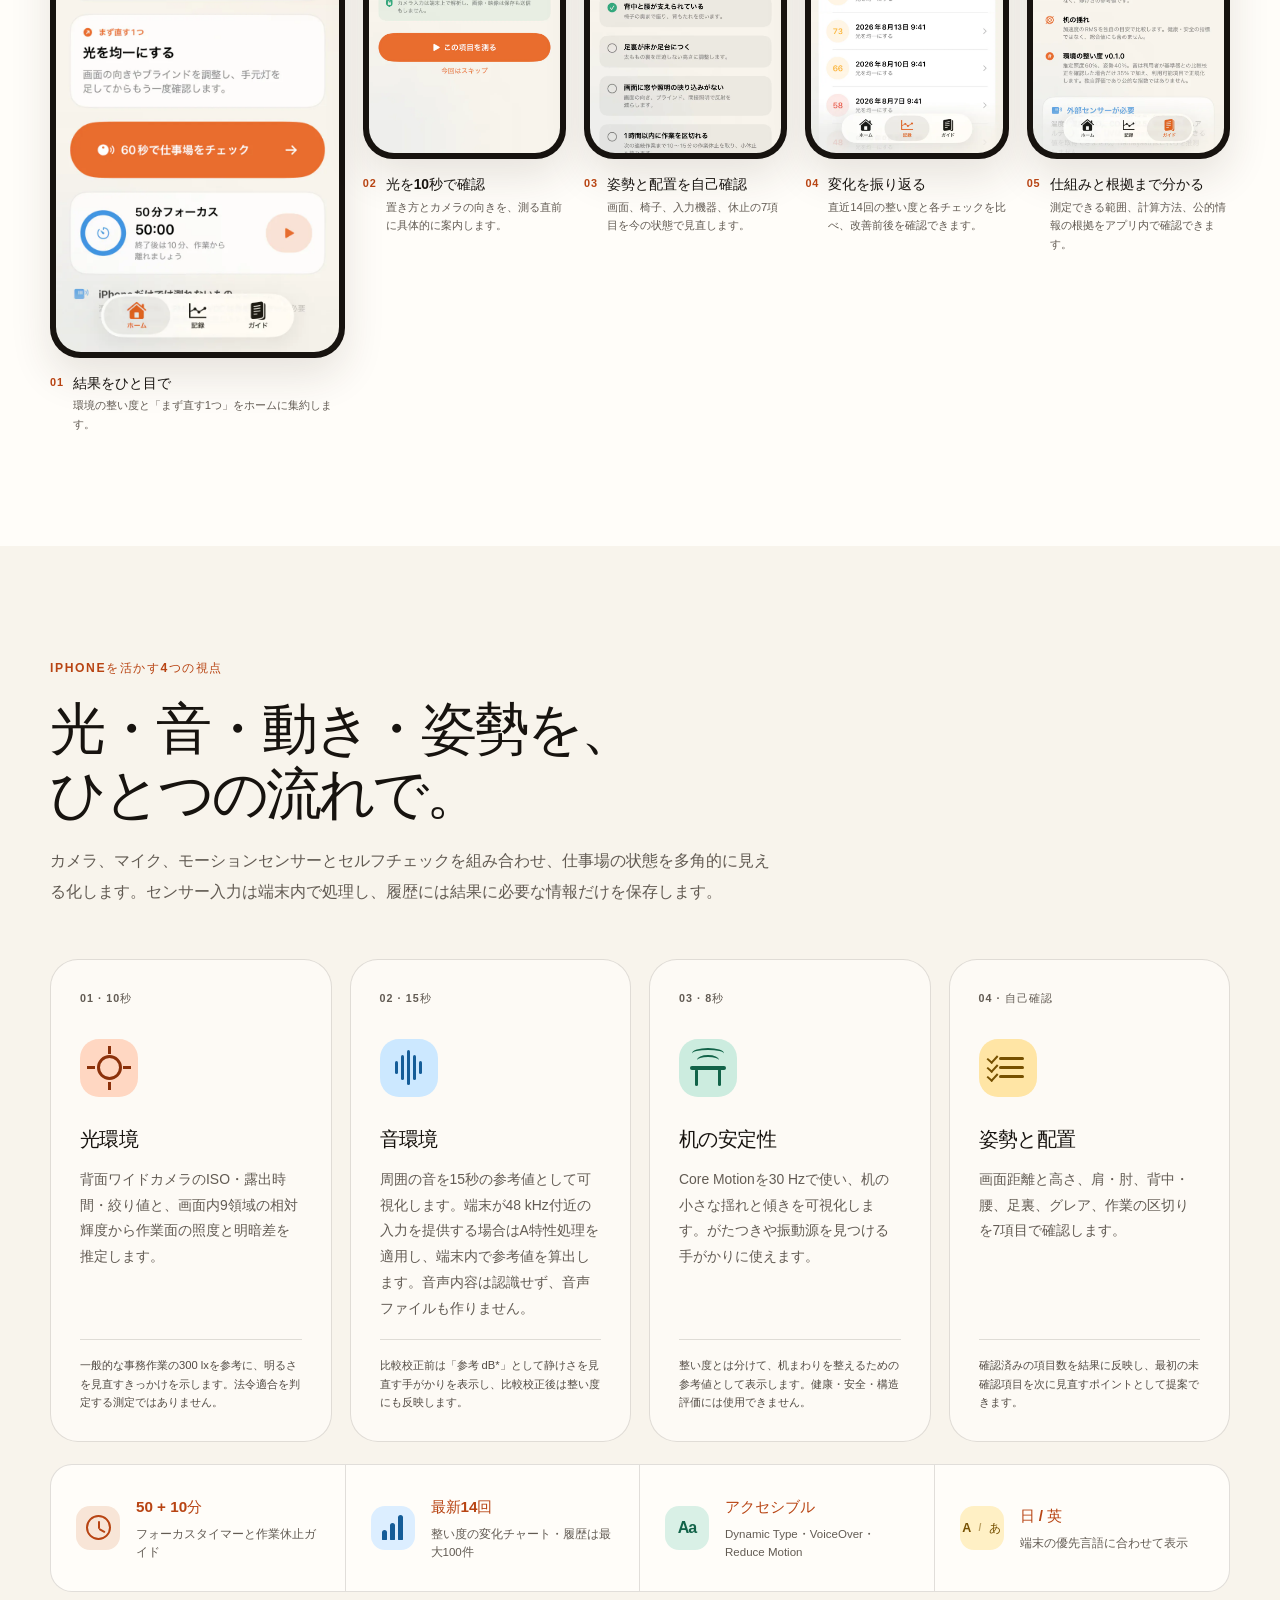
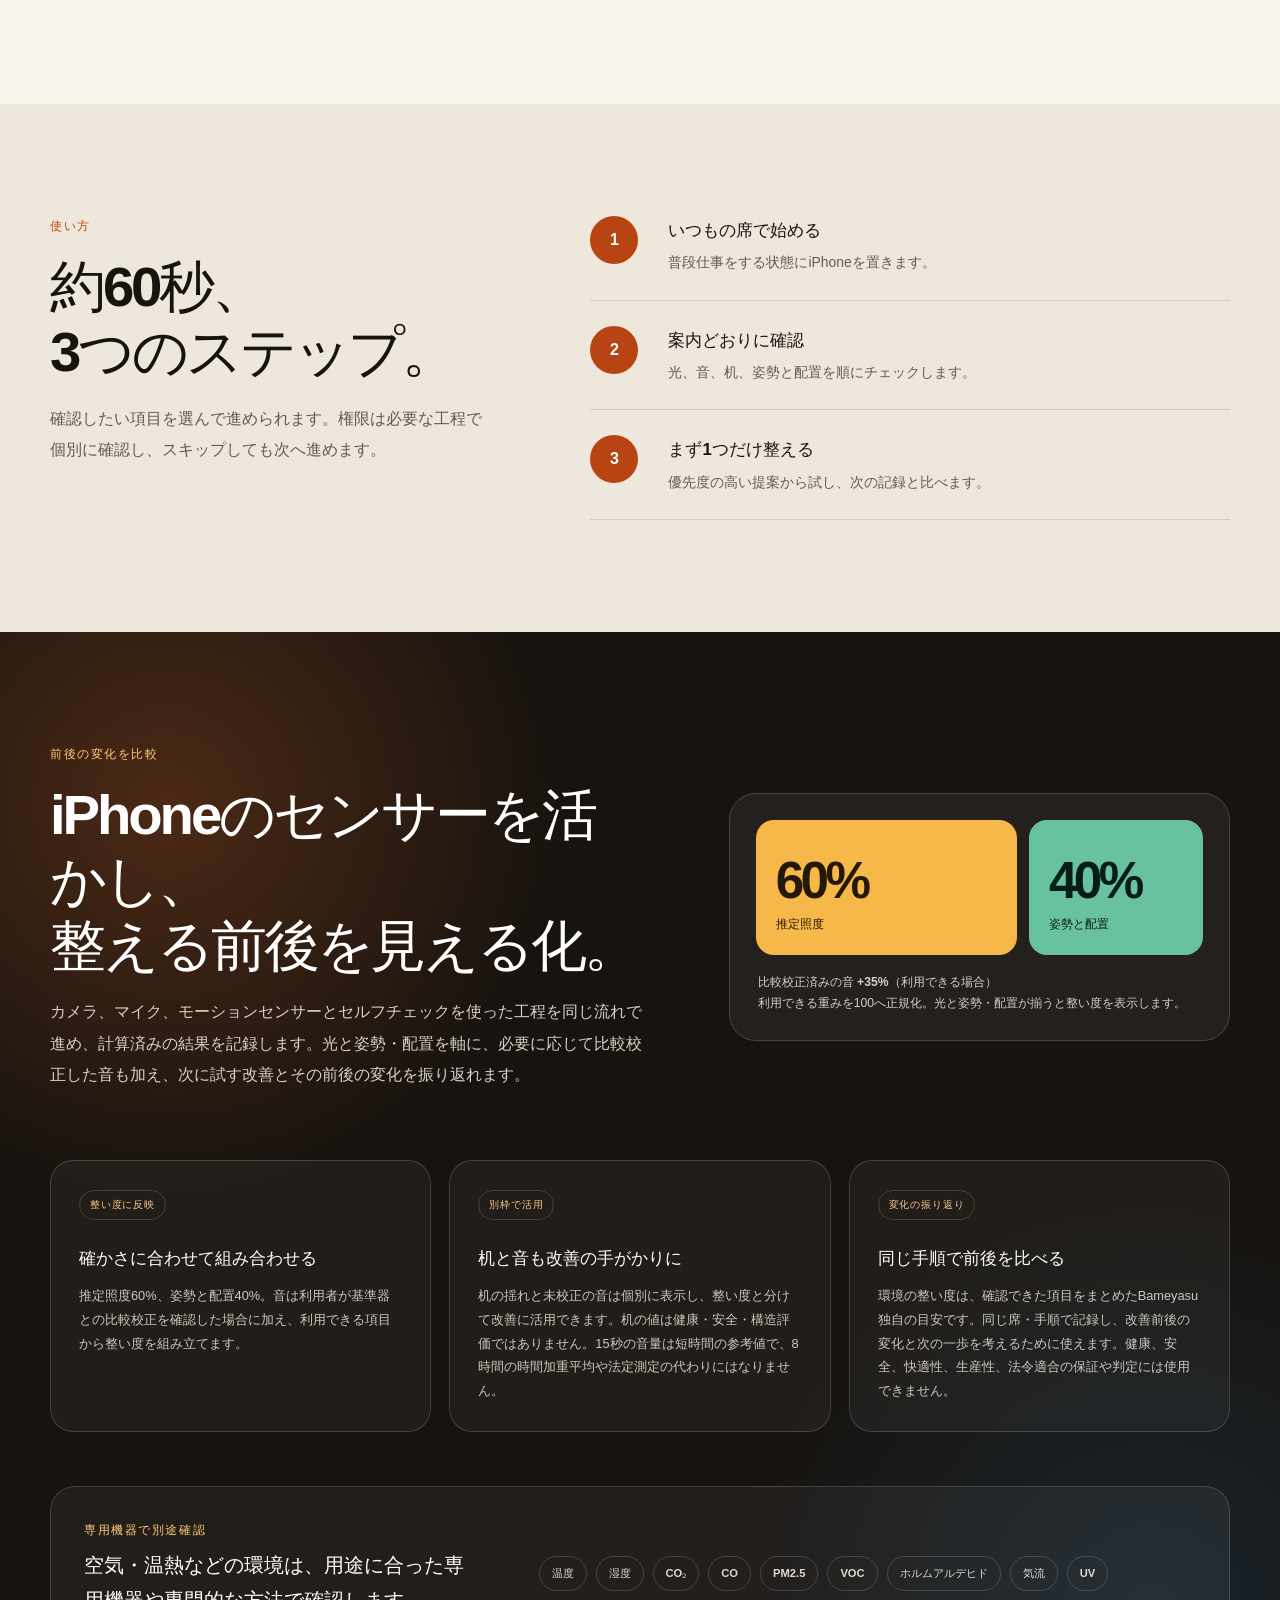
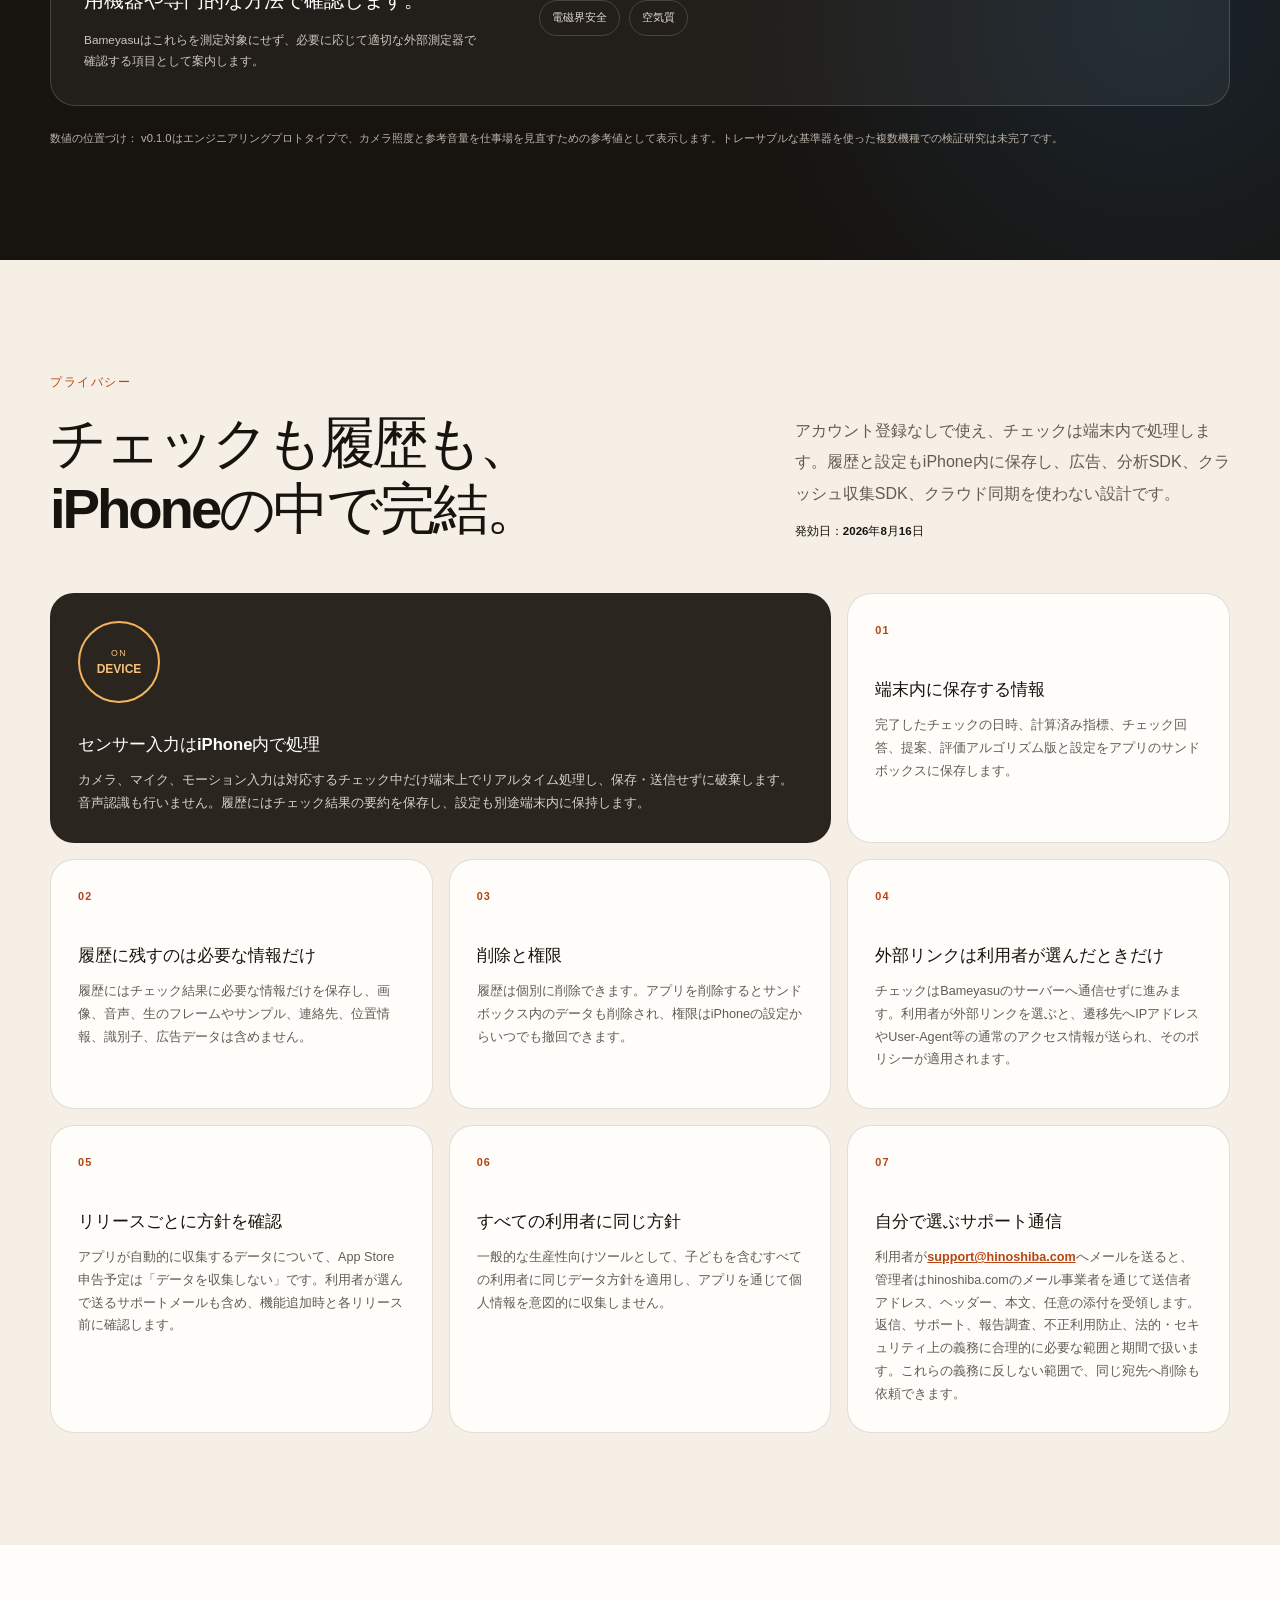
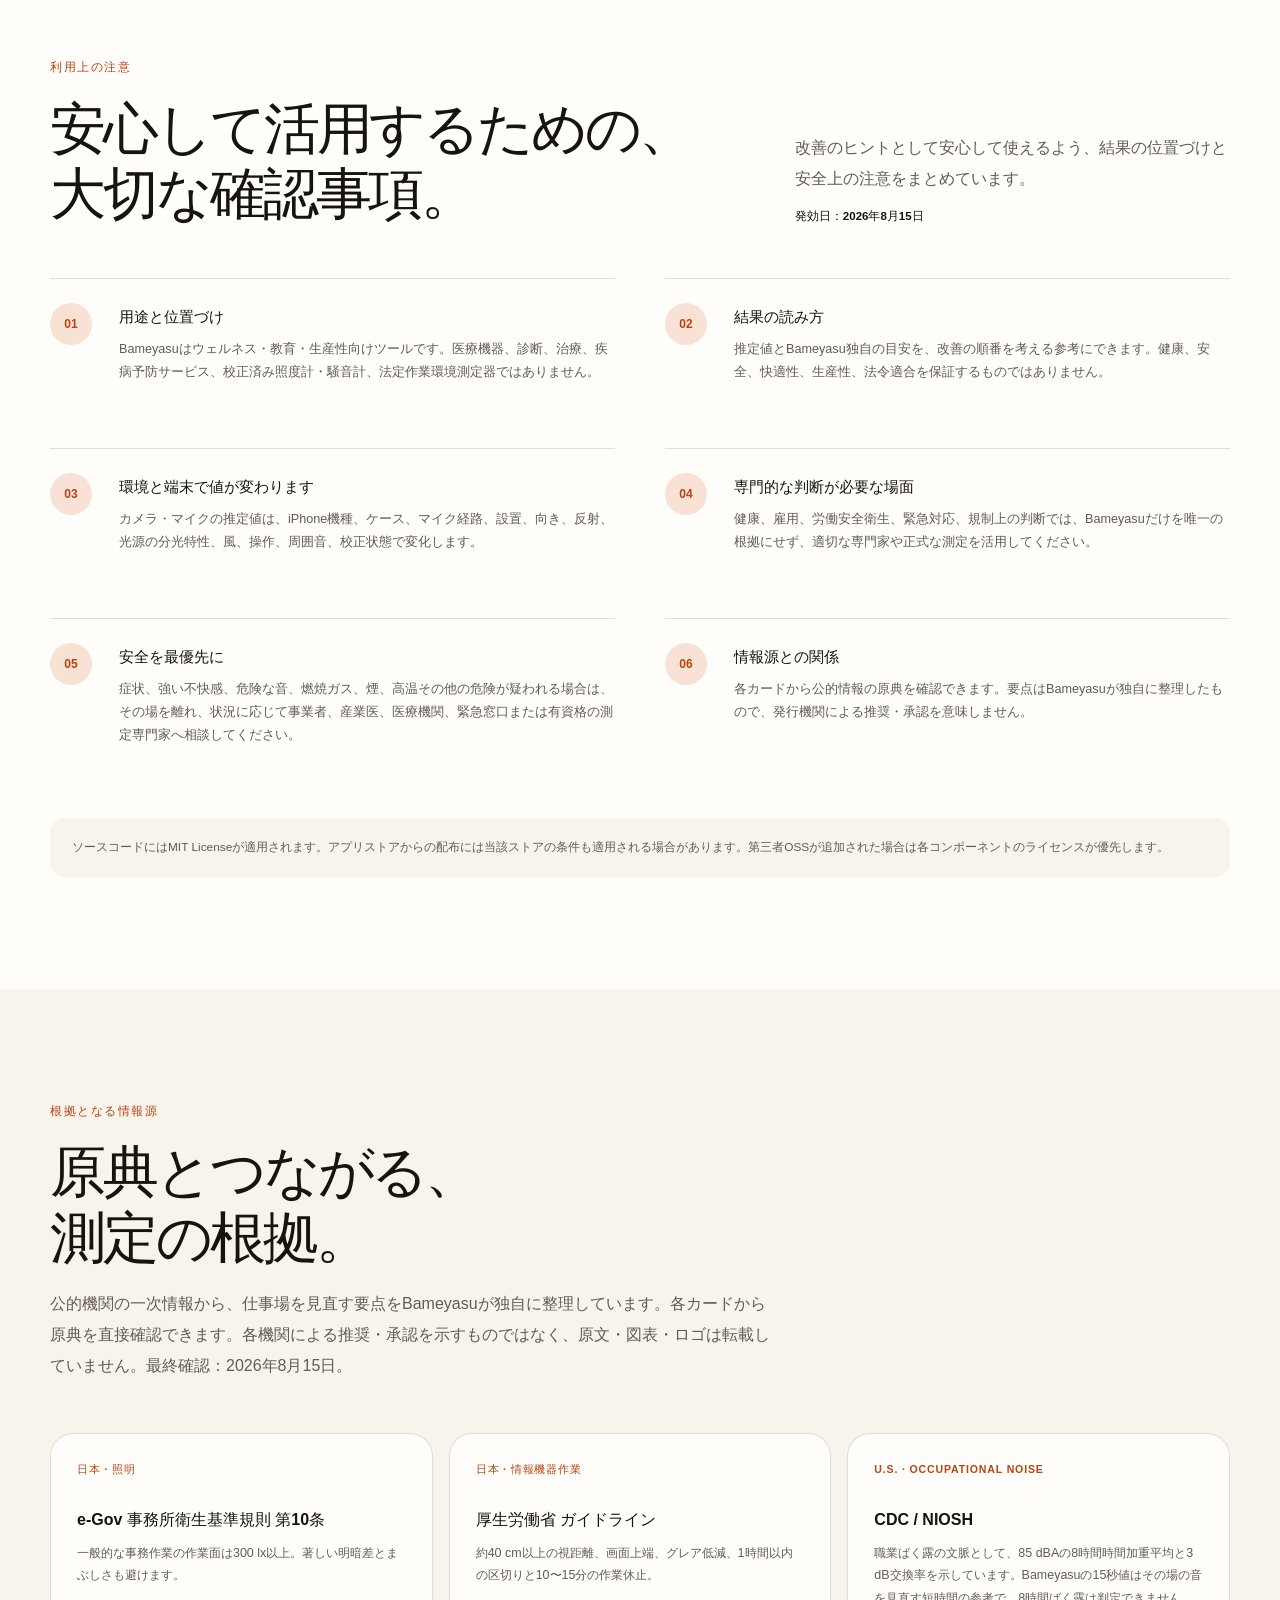
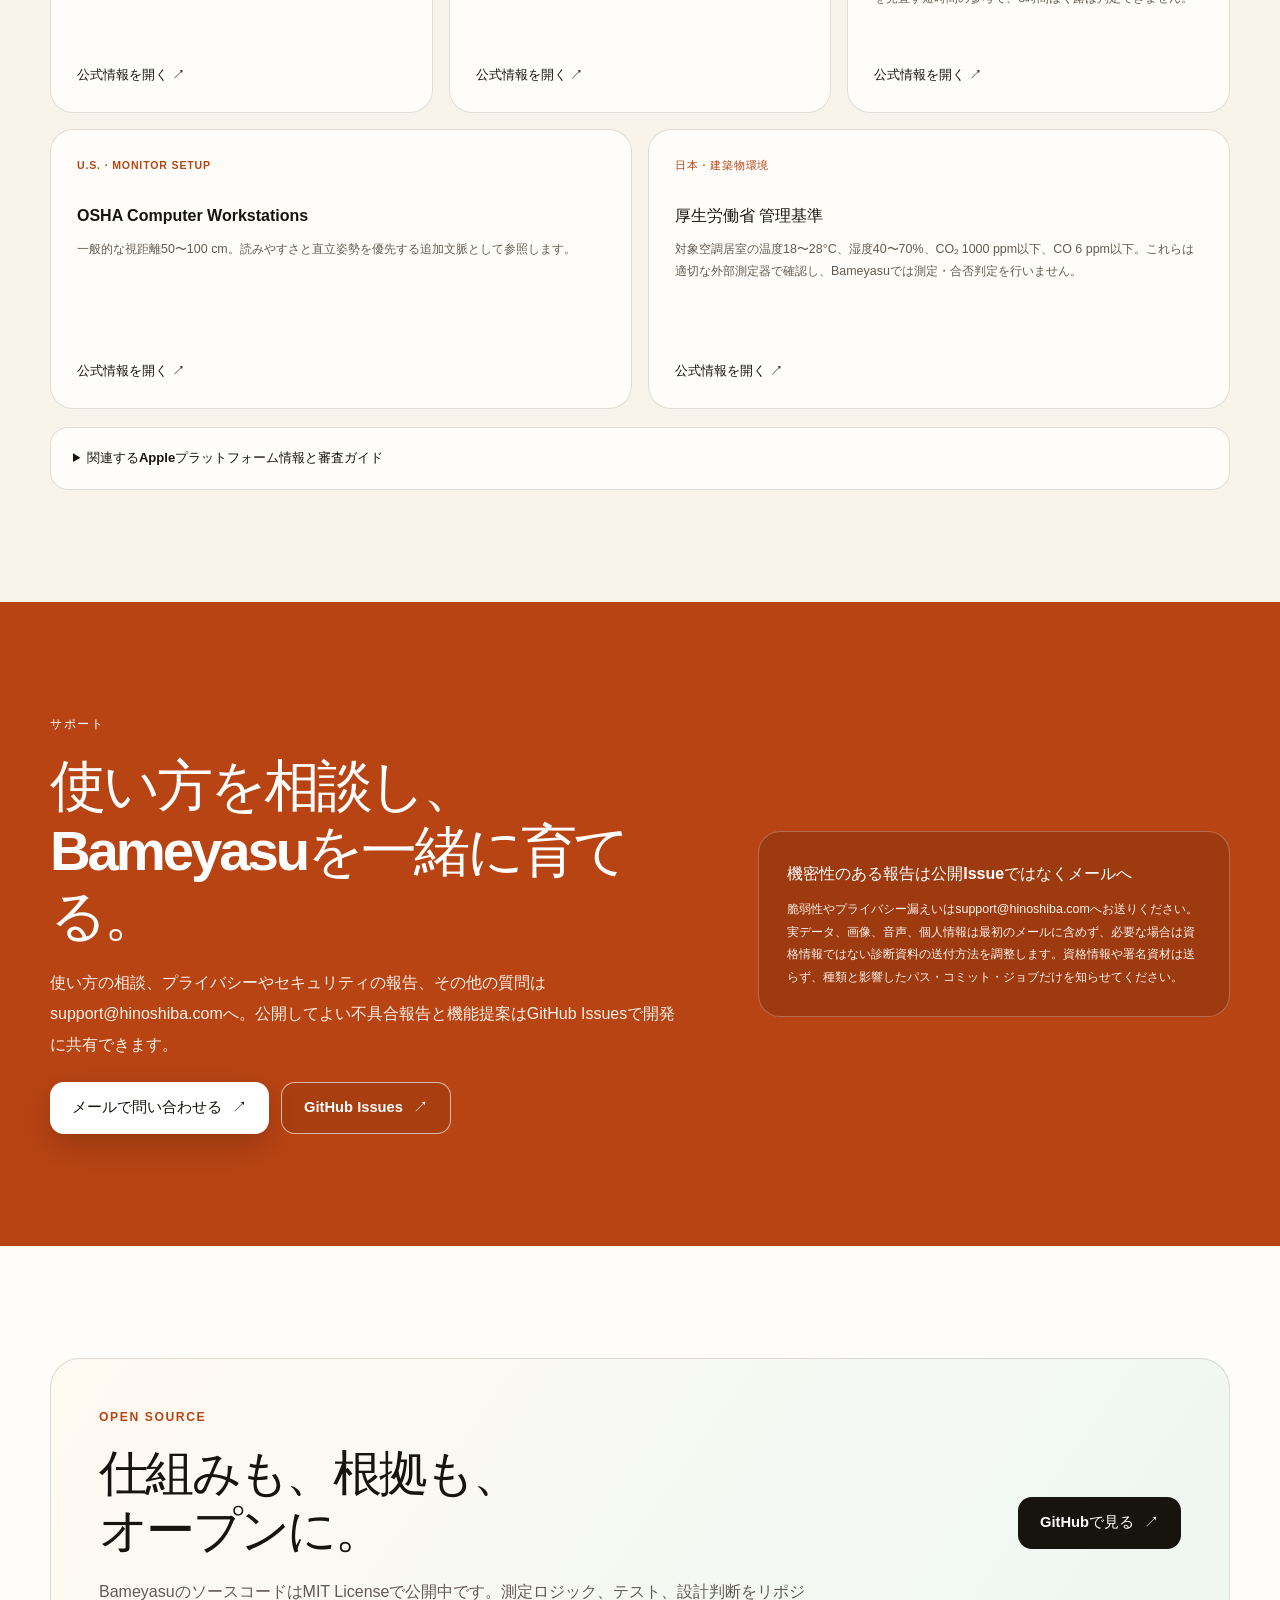
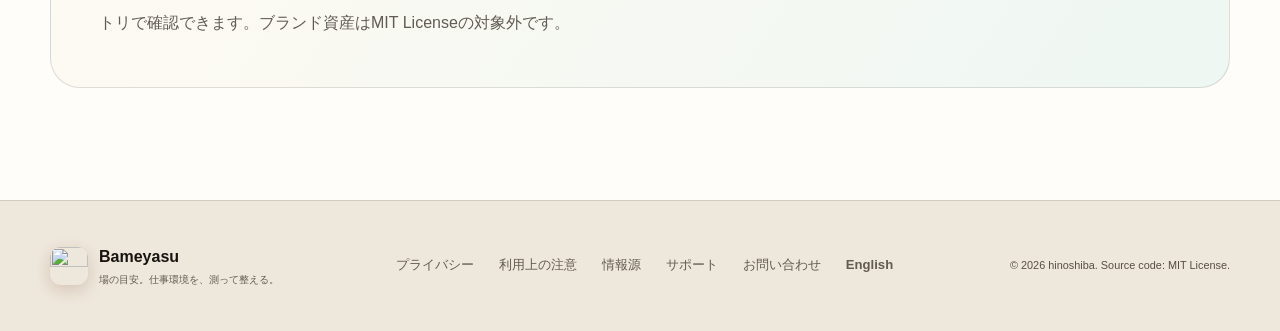
==== commit 1d5c0658: "Enforce public-repository signing policy" ====
--- a/site/index.html
+++ b/site/index.html
@@ -349,7 +349,7 @@
           </div>
           <aside>
             <strong>機密性のある報告は公開Issueではなくメールへ</strong>
-            <p>脆弱性やプライバシー漏えいはsupport@hinoshiba.comへお送りください。情報を守るため、最初のメールには実データ、画像、音声、個人情報、資格情報、署名関連情報を含めず、必要に応じて安全な送付方法を調整します。</p>
+            <p>脆弱性やプライバシー漏えいはsupport@hinoshiba.comへお送りください。実データ、画像、音声、個人情報は最初のメールに含めず、必要な場合は資格情報ではない診断資料の送付方法を調整します。資格情報や署名資材は送らず、種類と影響したパス・コミット・ジョブだけを知らせてください。</p>
           </aside>
         </div>
       </section>
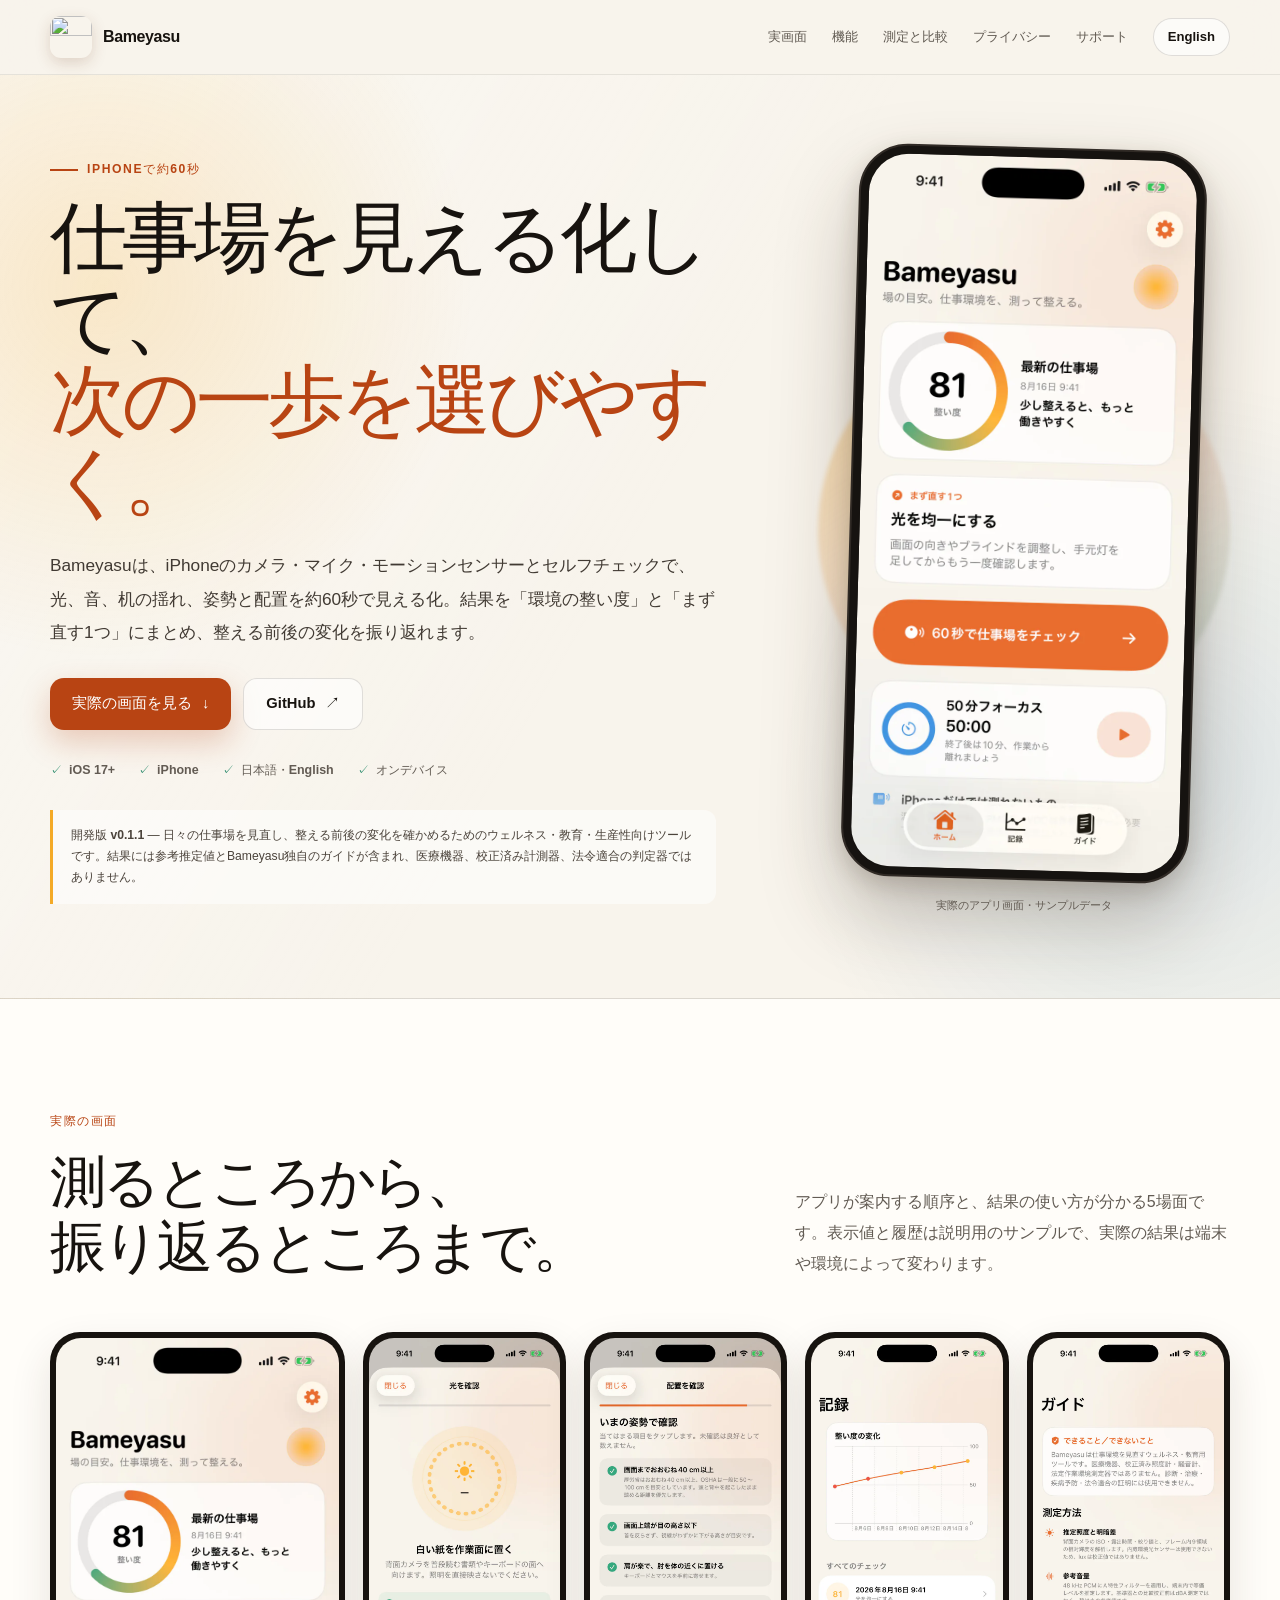
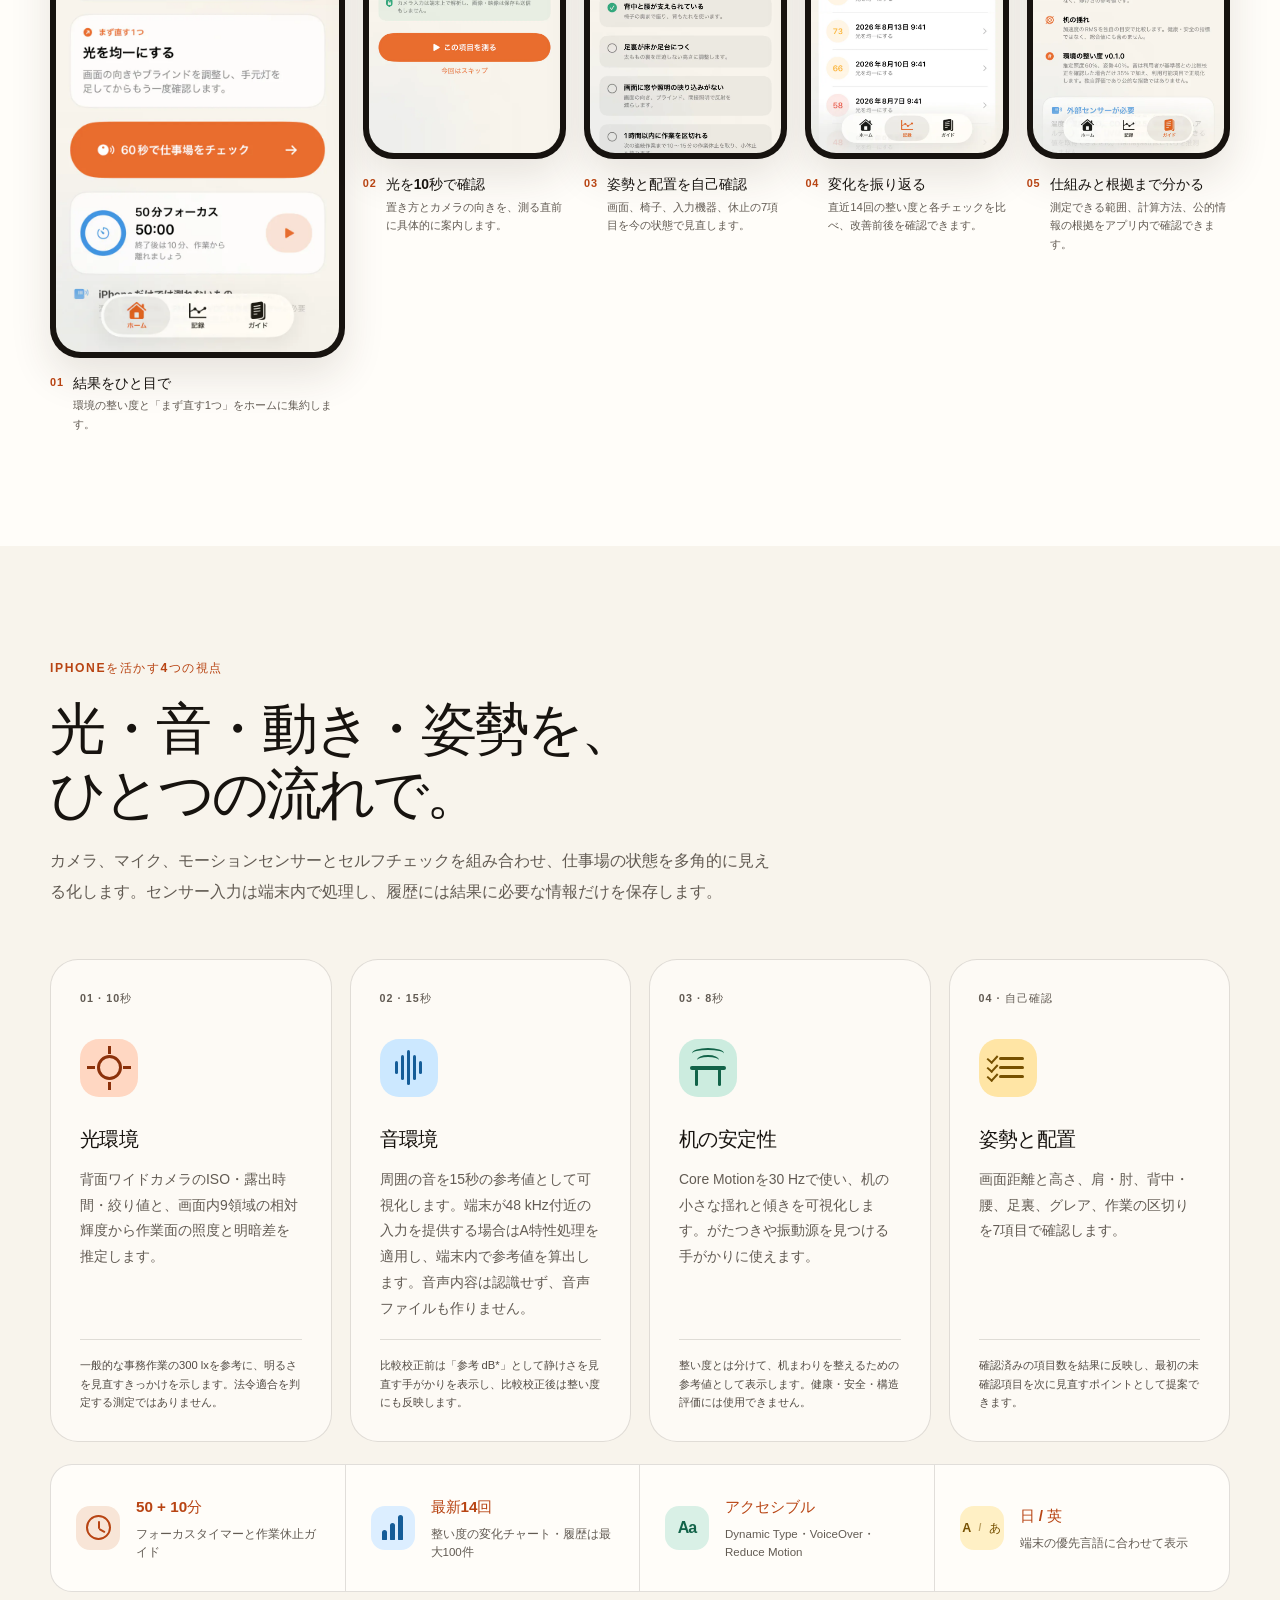
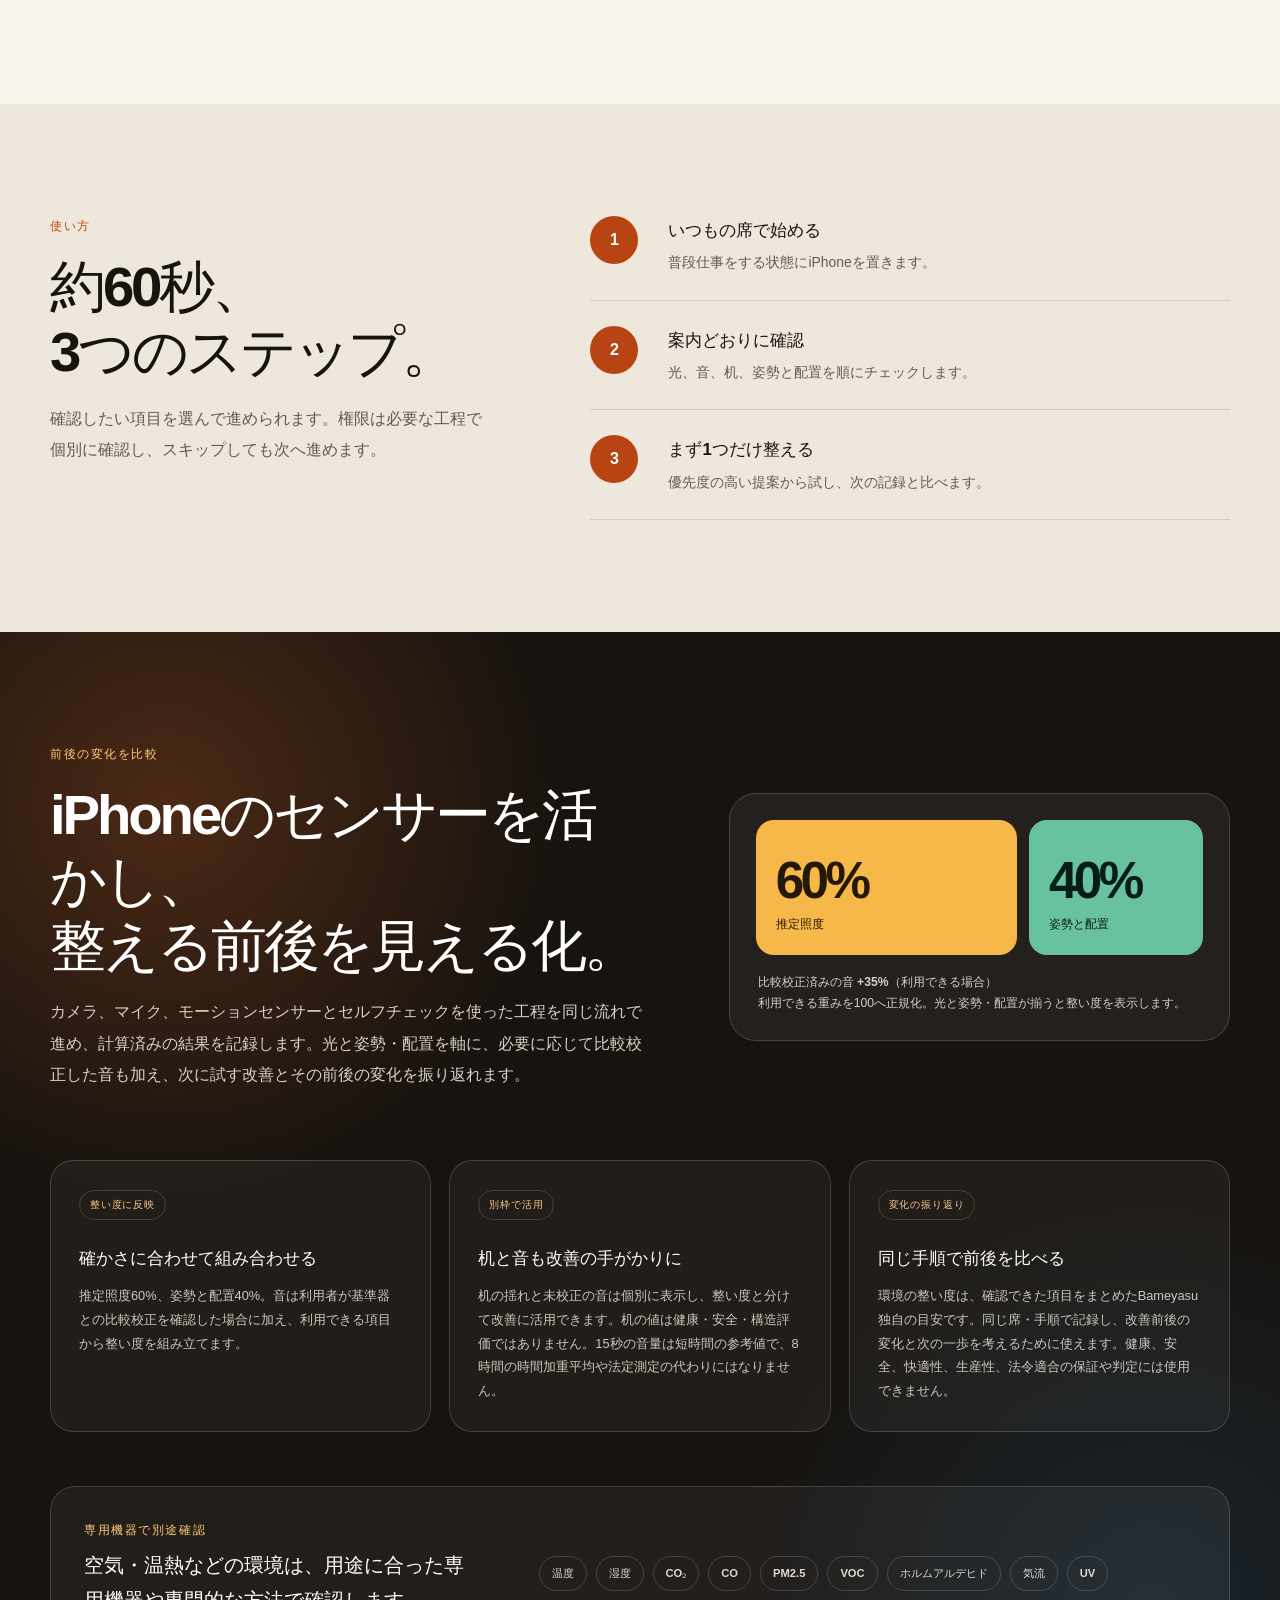
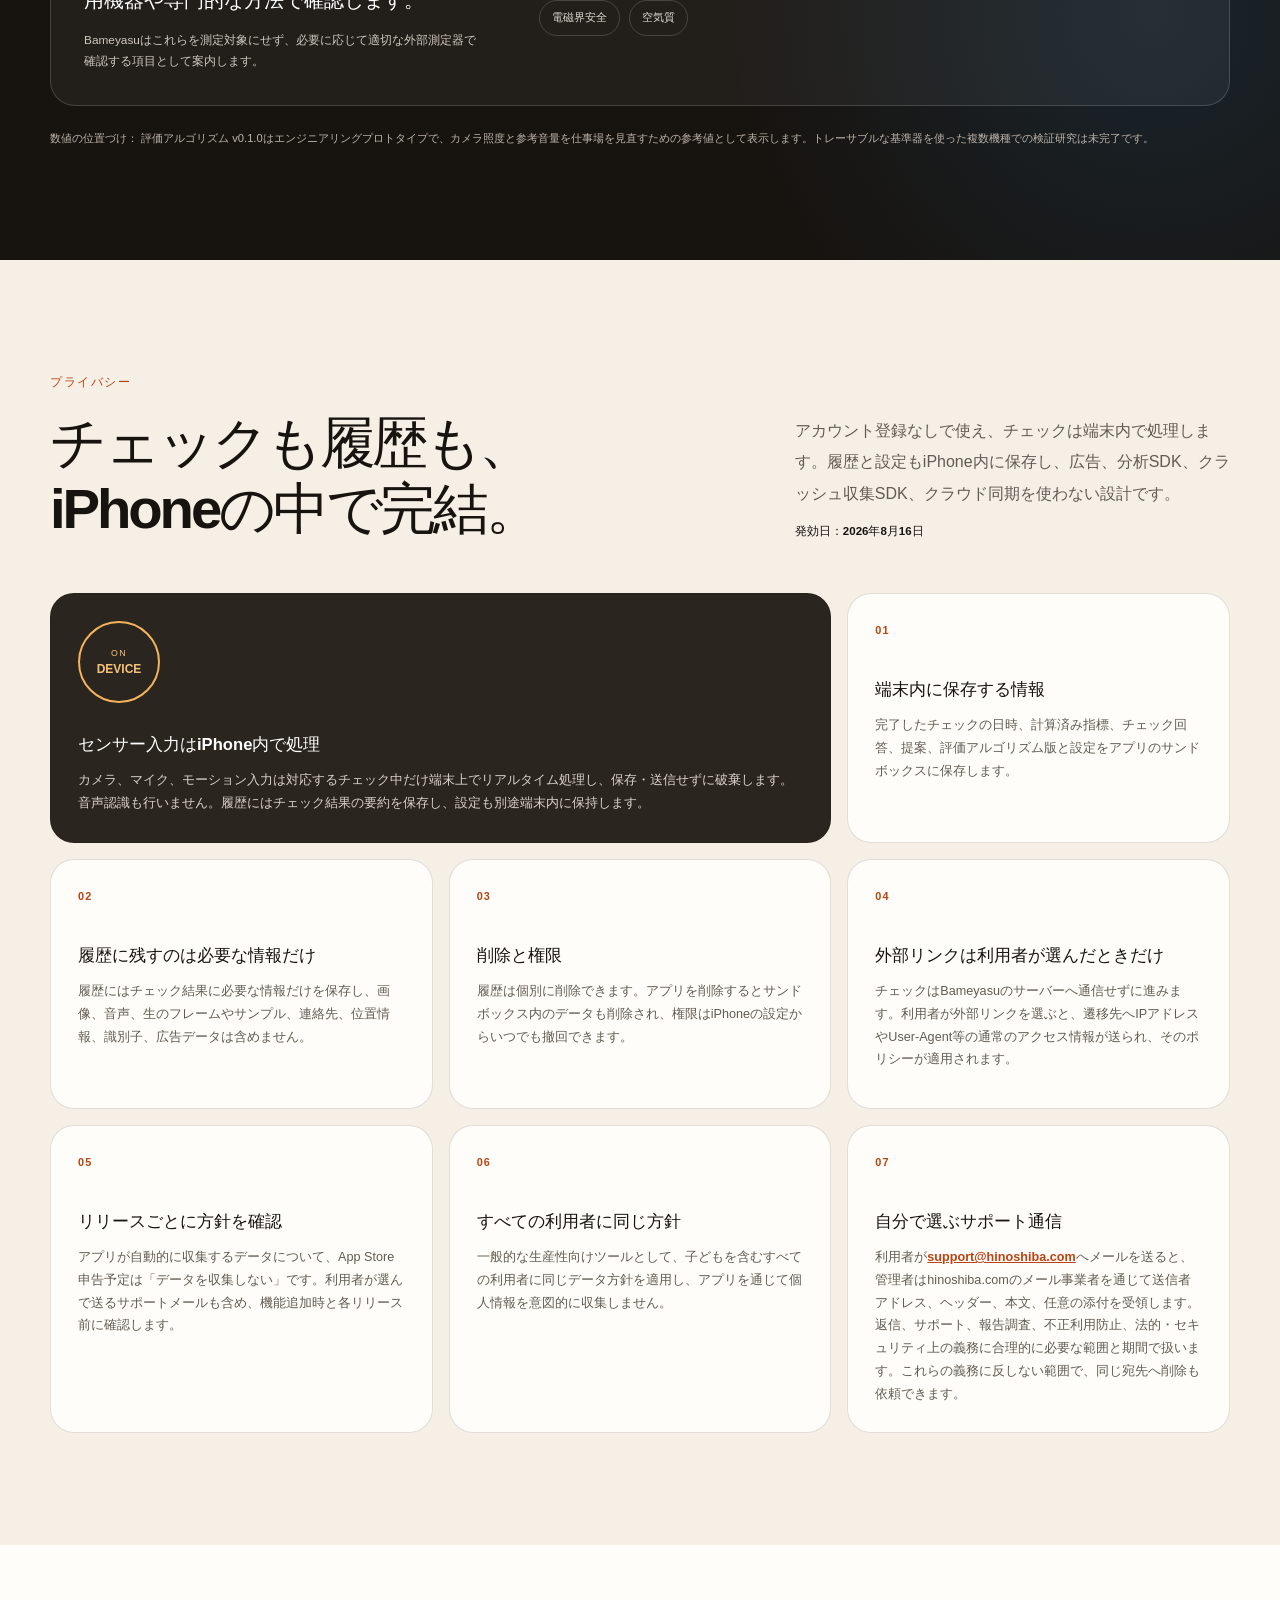
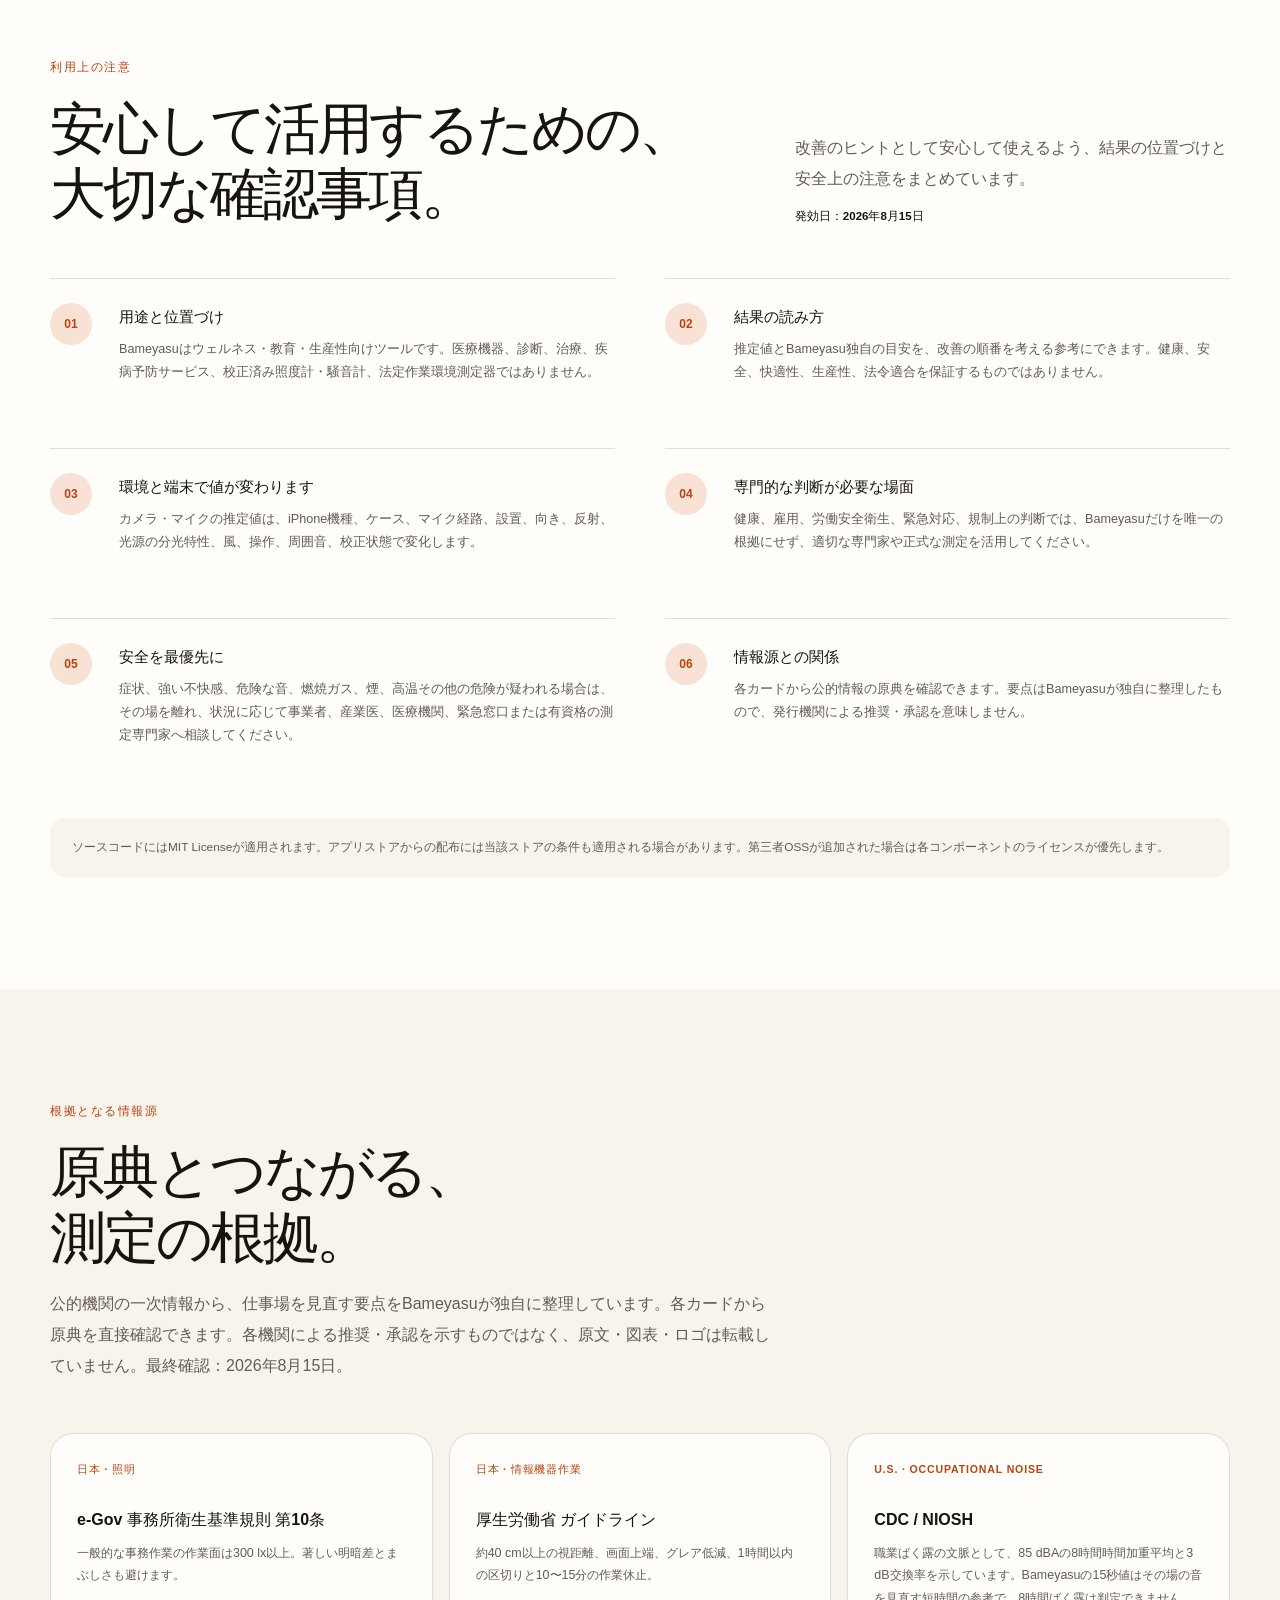
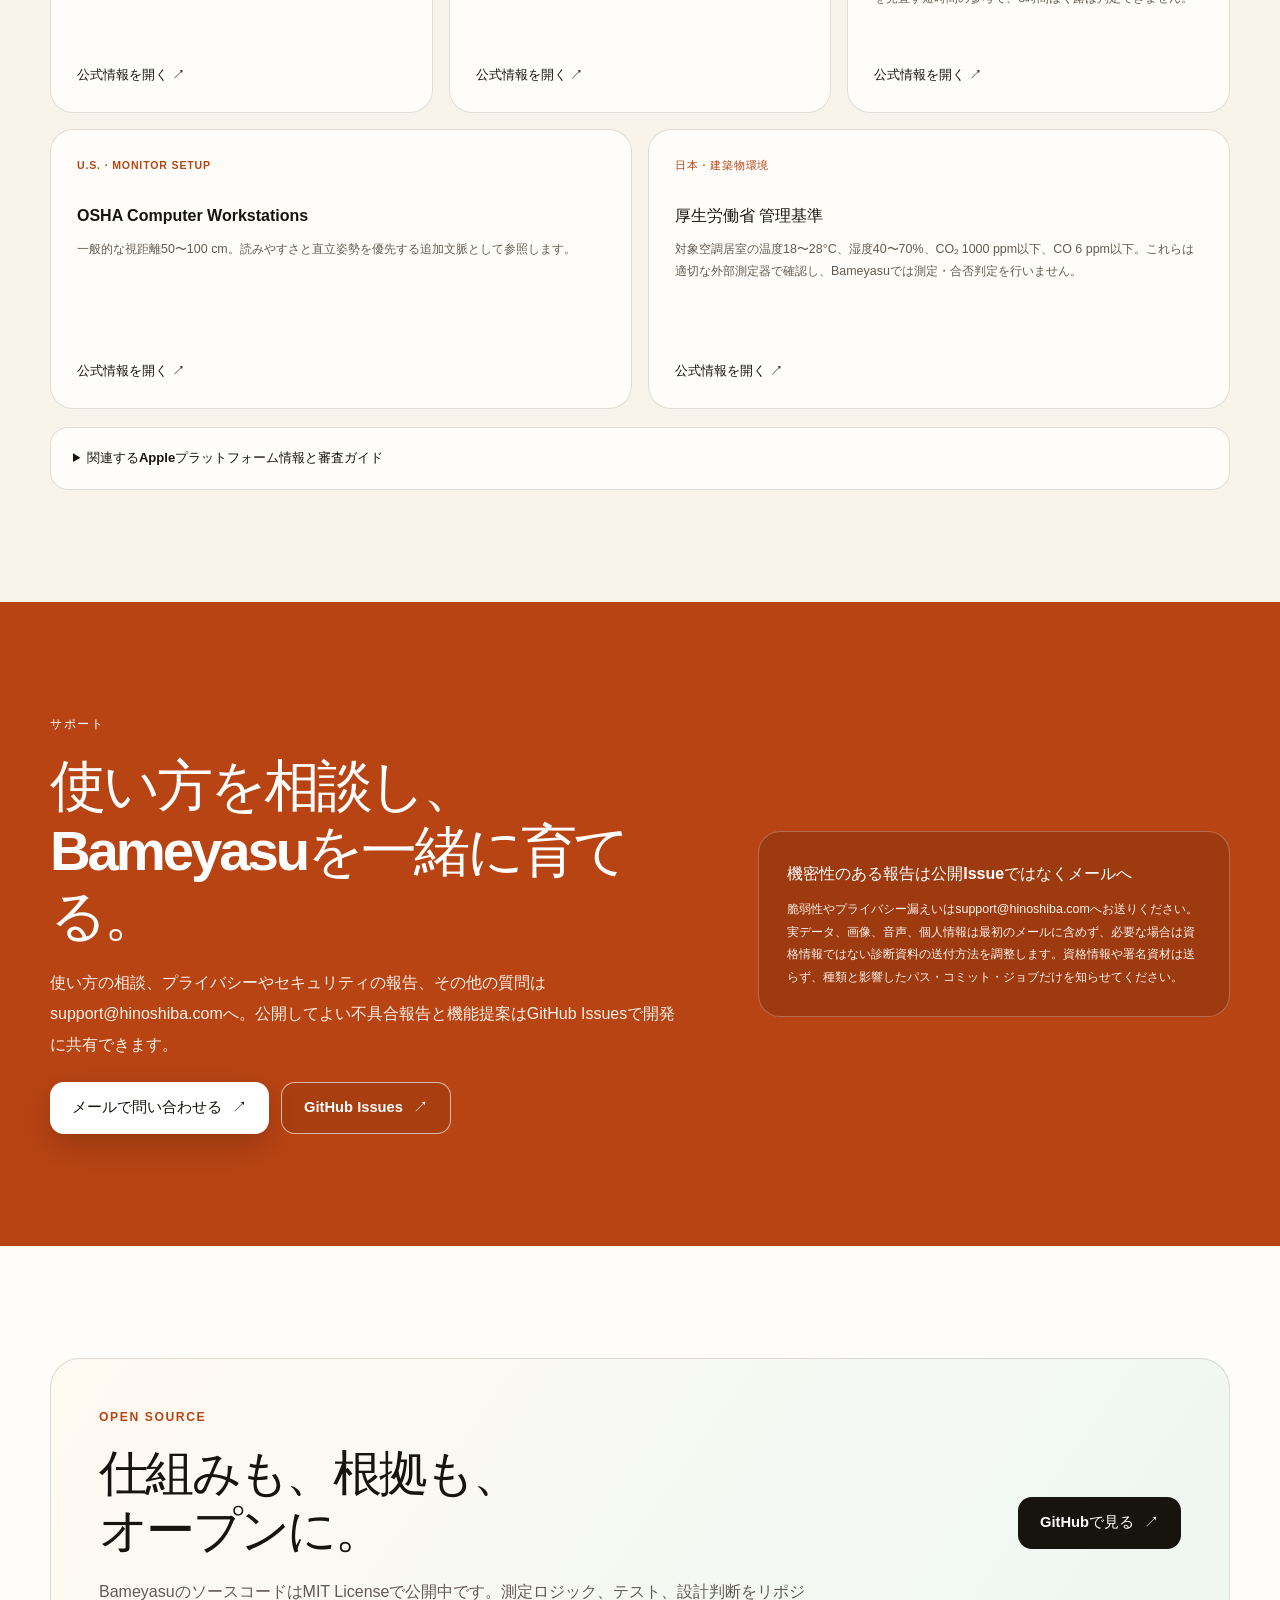
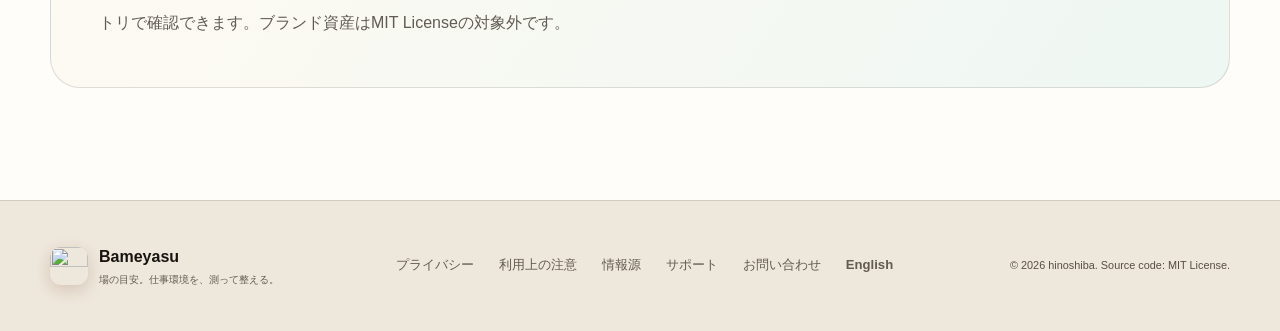
==== commit 8274ee4c: "試験リリース用にバージョンを0.1.1へ更新する Signed-off-by: kai-kun-ai <kai.openclaw01@gmail.com>" ====
--- a/site/index.html
+++ b/site/index.html
@@ -61,7 +61,7 @@
               <li>日本語・English</li>
               <li>オンデバイス</li>
             </ul>
-            <p class="prototype-note"><strong>開発版 v0.1.0</strong> — 日々の仕事場を見直し、整える前後の変化を確かめるためのウェルネス・教育・生産性向けツールです。結果には参考推定値とBameyasu独自のガイドが含まれ、医療機器、校正済み計測器、法令適合の判定器ではありません。</p>
+            <p class="prototype-note"><strong>開発版 v0.1.1</strong> — 日々の仕事場を見直し、整える前後の変化を確かめるためのウェルネス・教育・生産性向けツールです。結果には参考推定値とBameyasu独自のガイドが含まれ、医療機器、校正済み計測器、法令適合の判定器ではありません。</p>
           </div>
 
           <figure class="hero-device">
@@ -216,7 +216,7 @@
             </ul>
           </div>
 
-          <p class="validation-note"><strong>数値の位置づけ：</strong> v0.1.0はエンジニアリングプロトタイプで、カメラ照度と参考音量を仕事場を見直すための参考値として表示します。トレーサブルな基準器を使った複数機種での検証研究は未完了です。</p>
+          <p class="validation-note"><strong>数値の位置づけ：</strong> 評価アルゴリズム v0.1.0はエンジニアリングプロトタイプで、カメラ照度と参考音量を仕事場を見直すための参考値として表示します。トレーサブルな基準器を使った複数機種での検証研究は未完了です。</p>
         </div>
       </section>
 
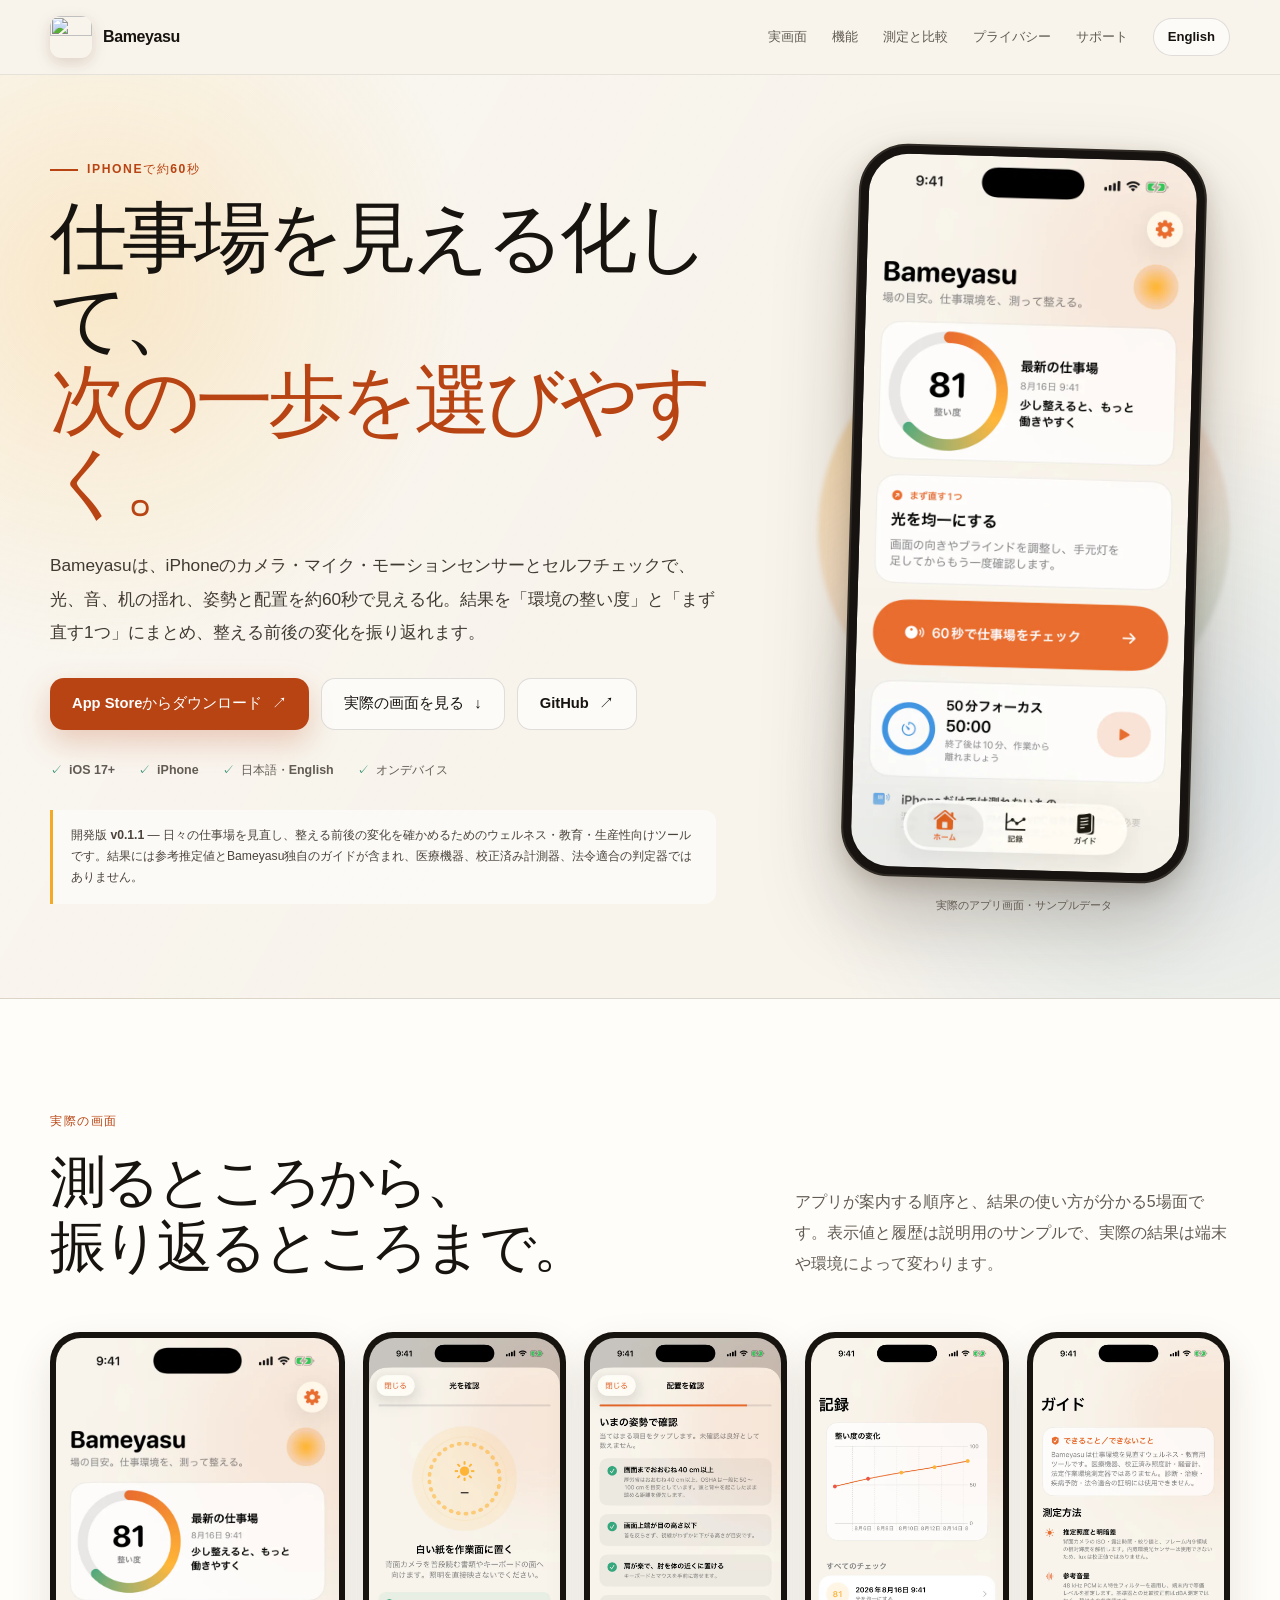
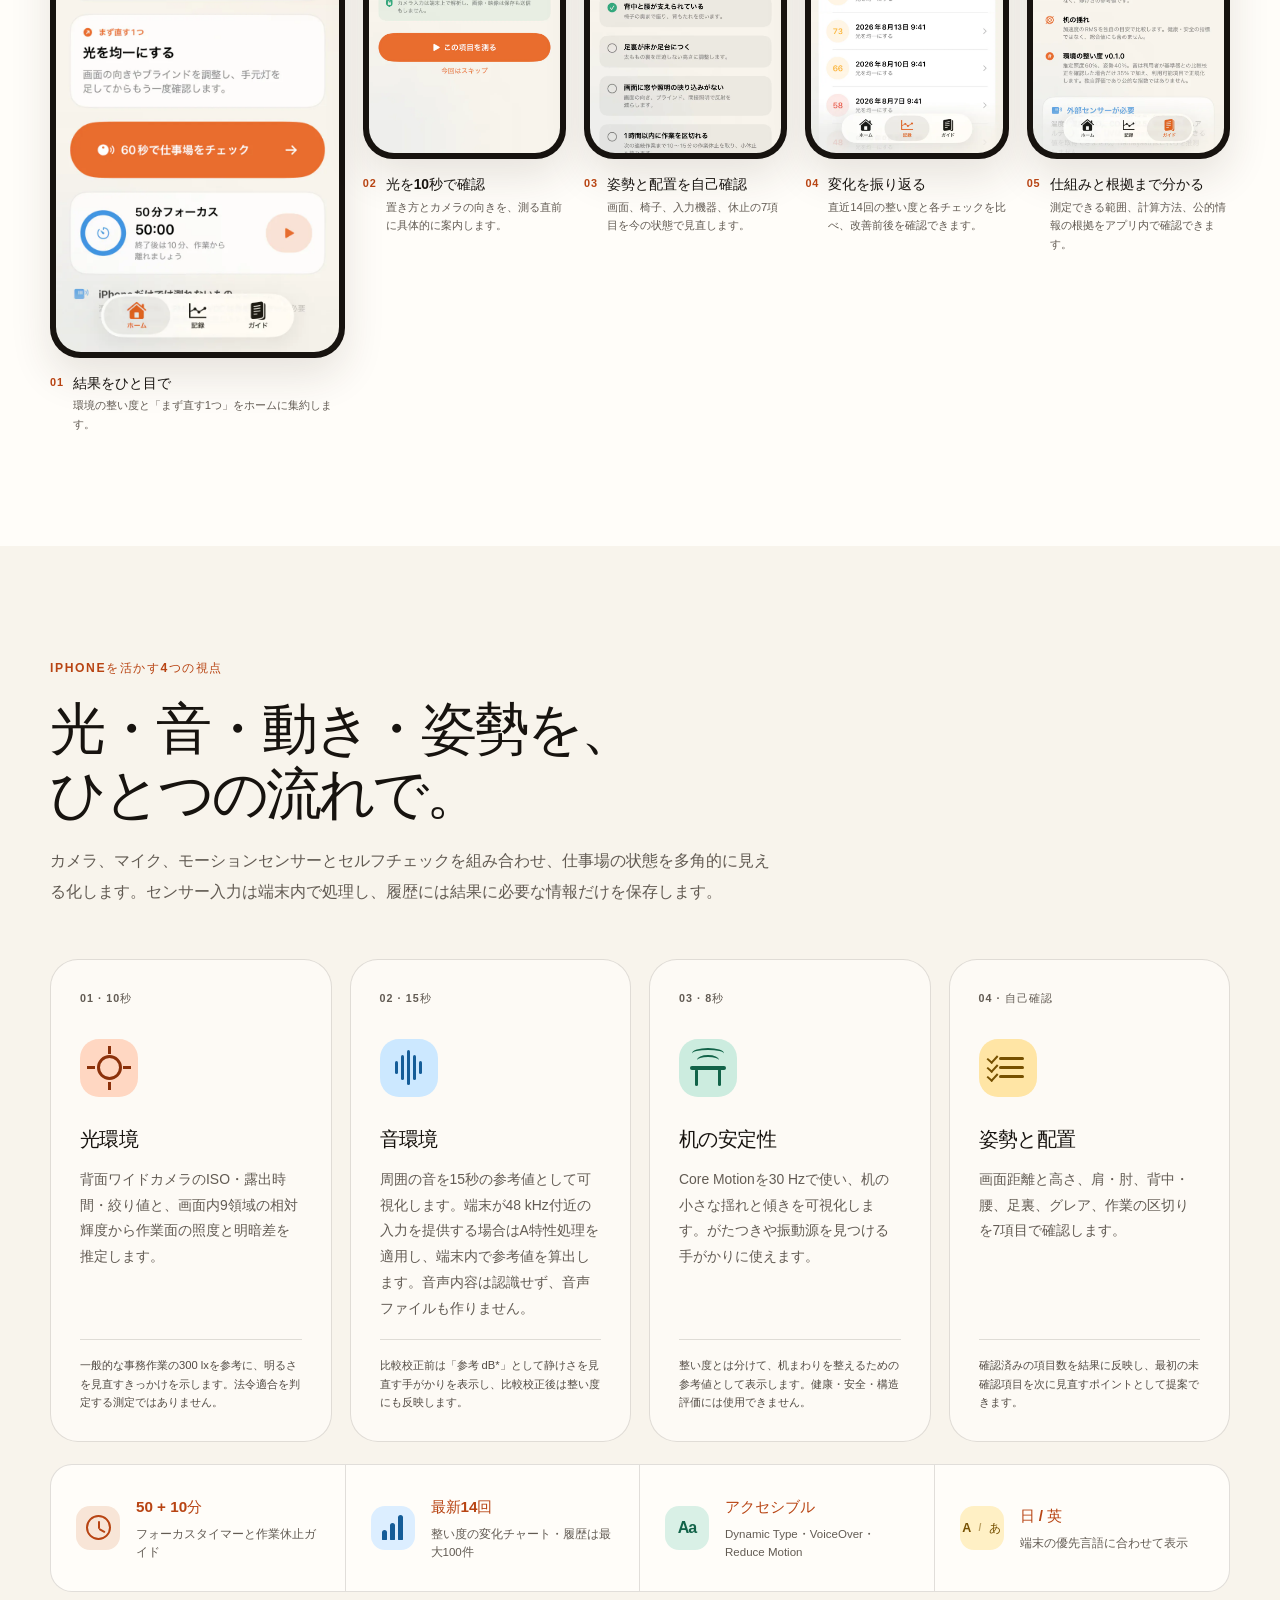
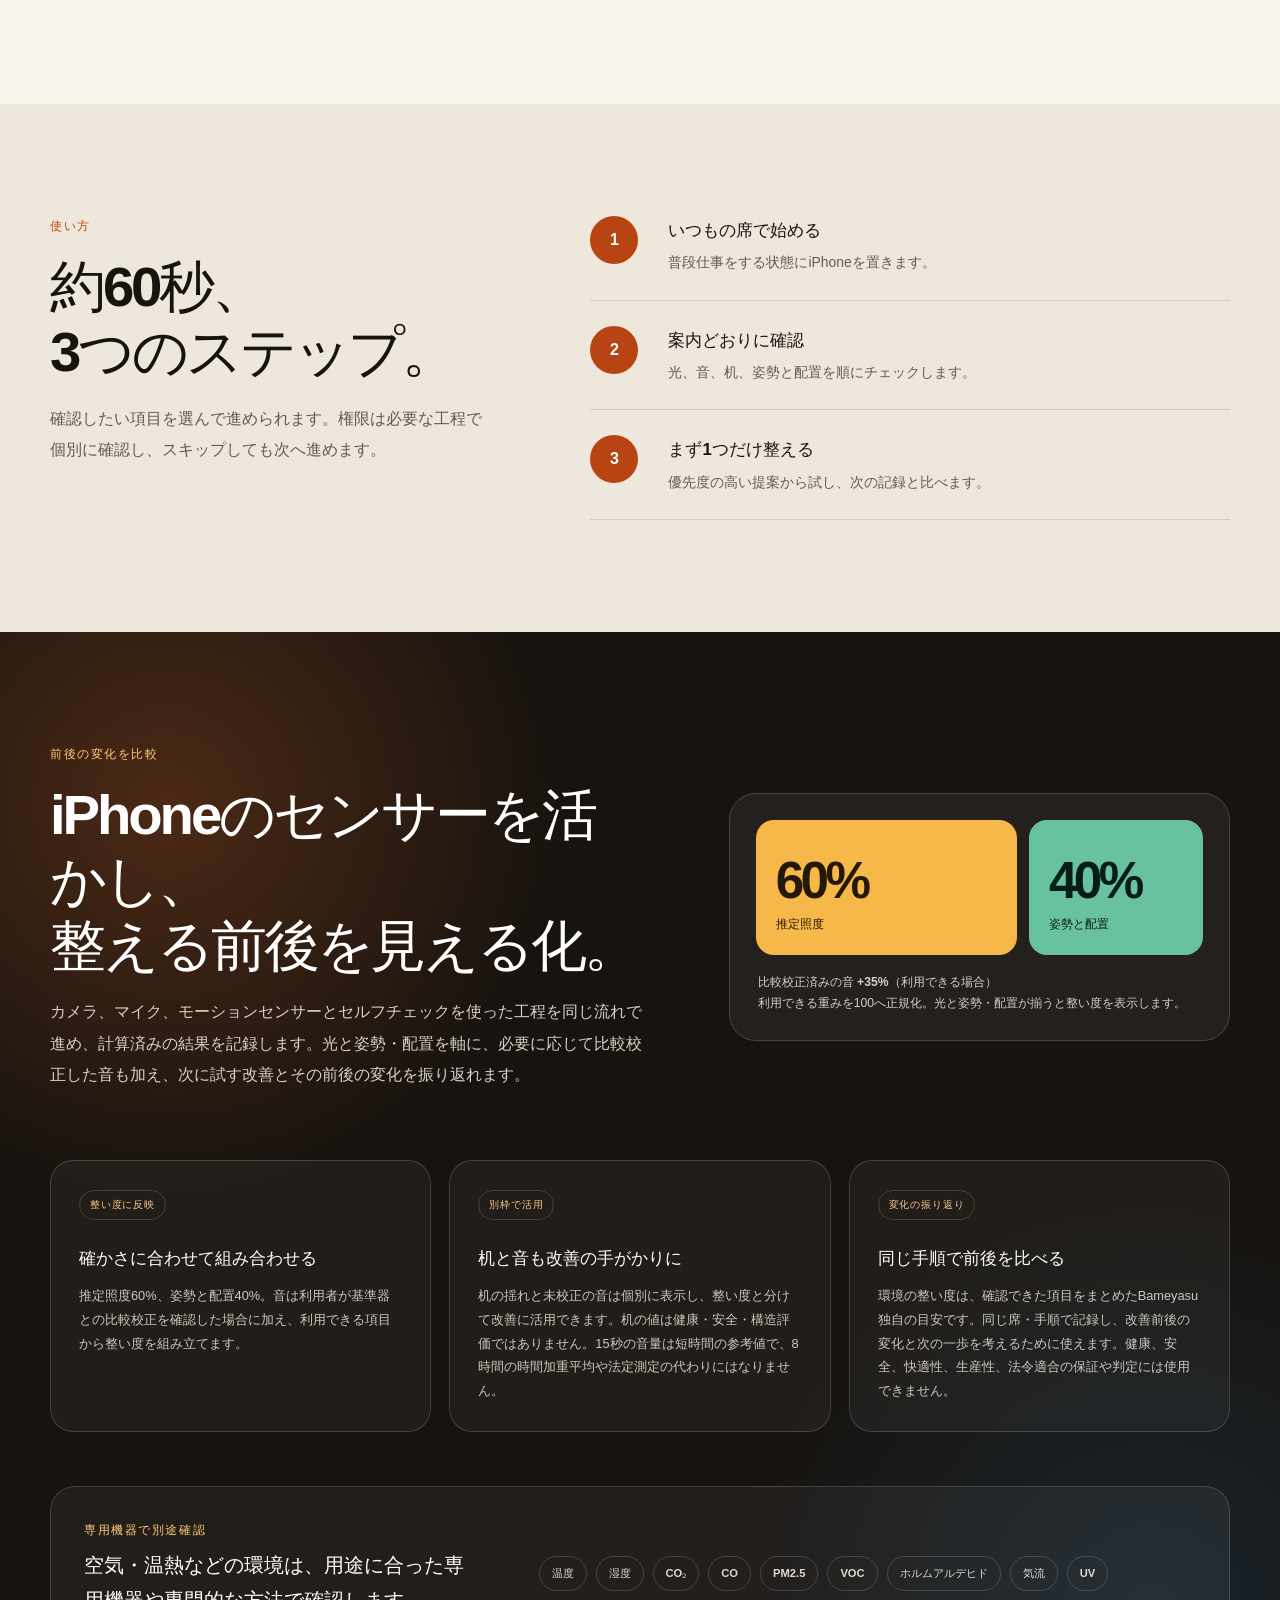
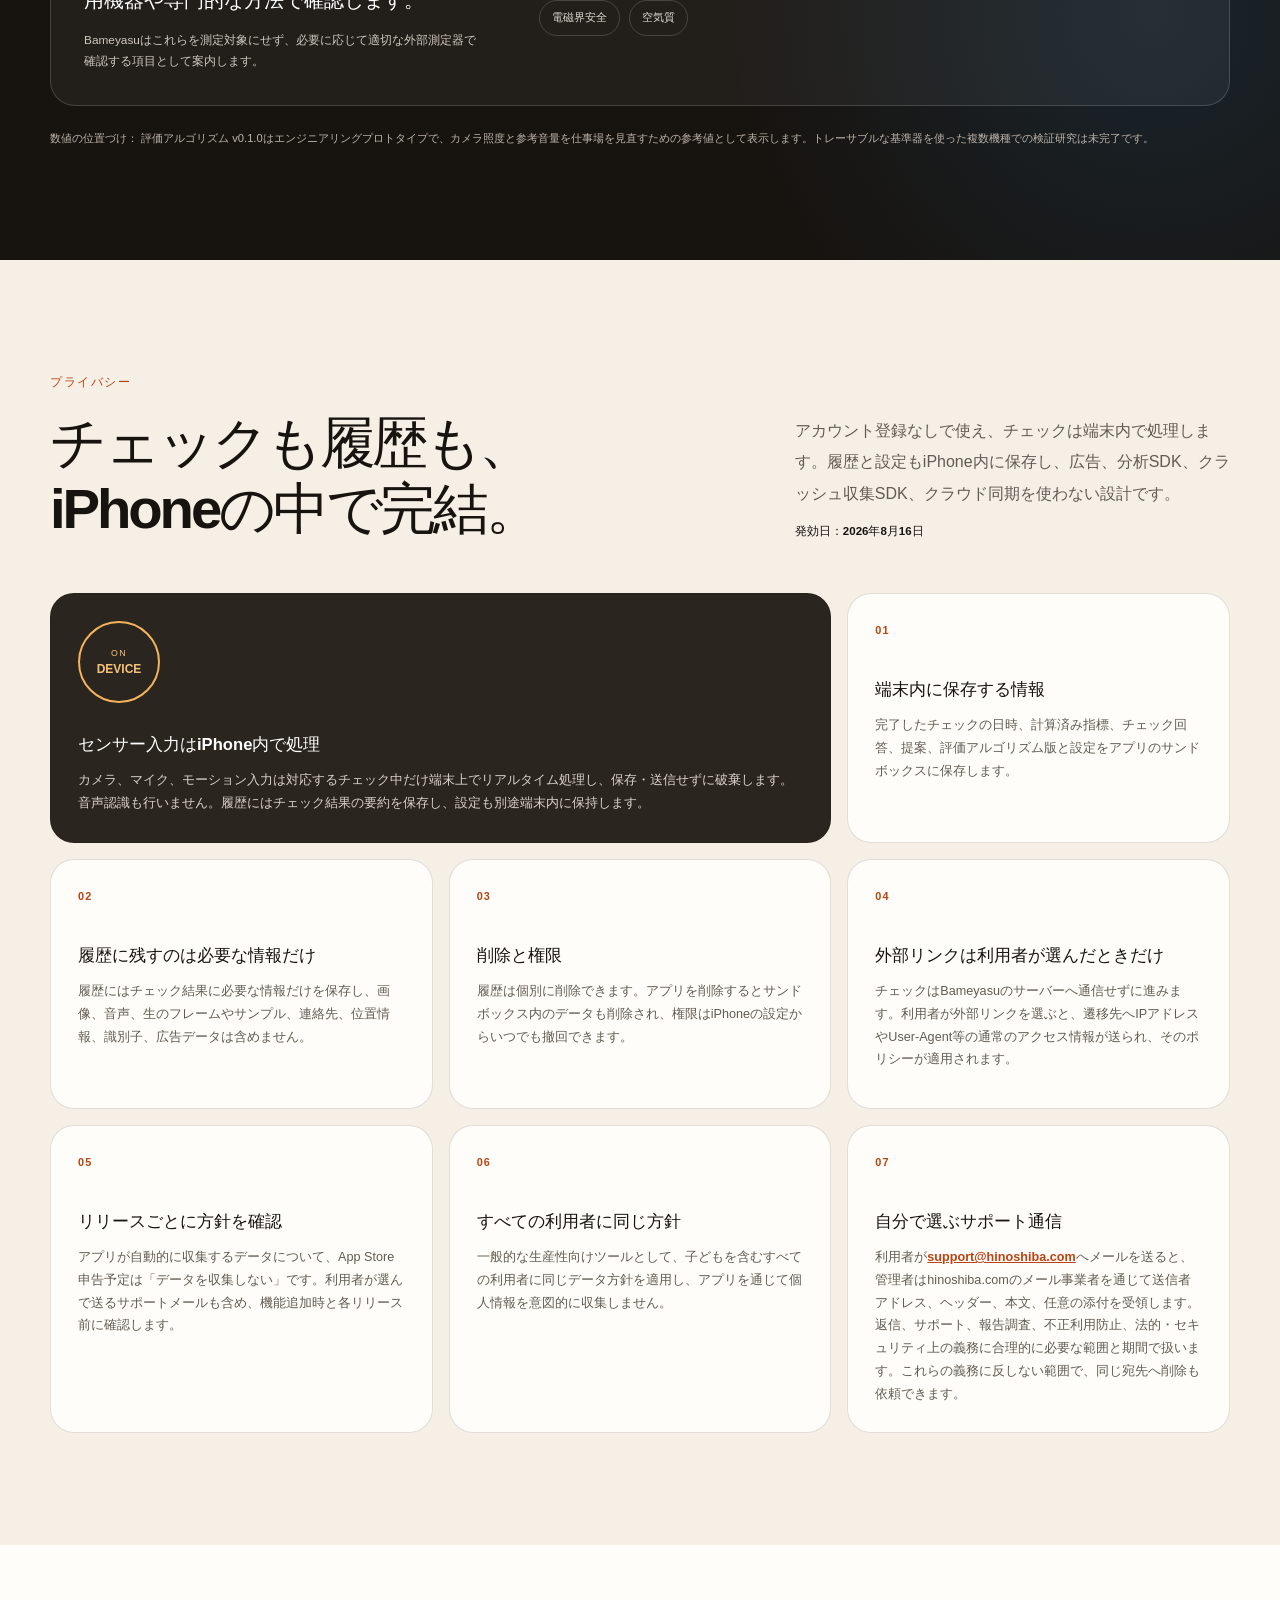
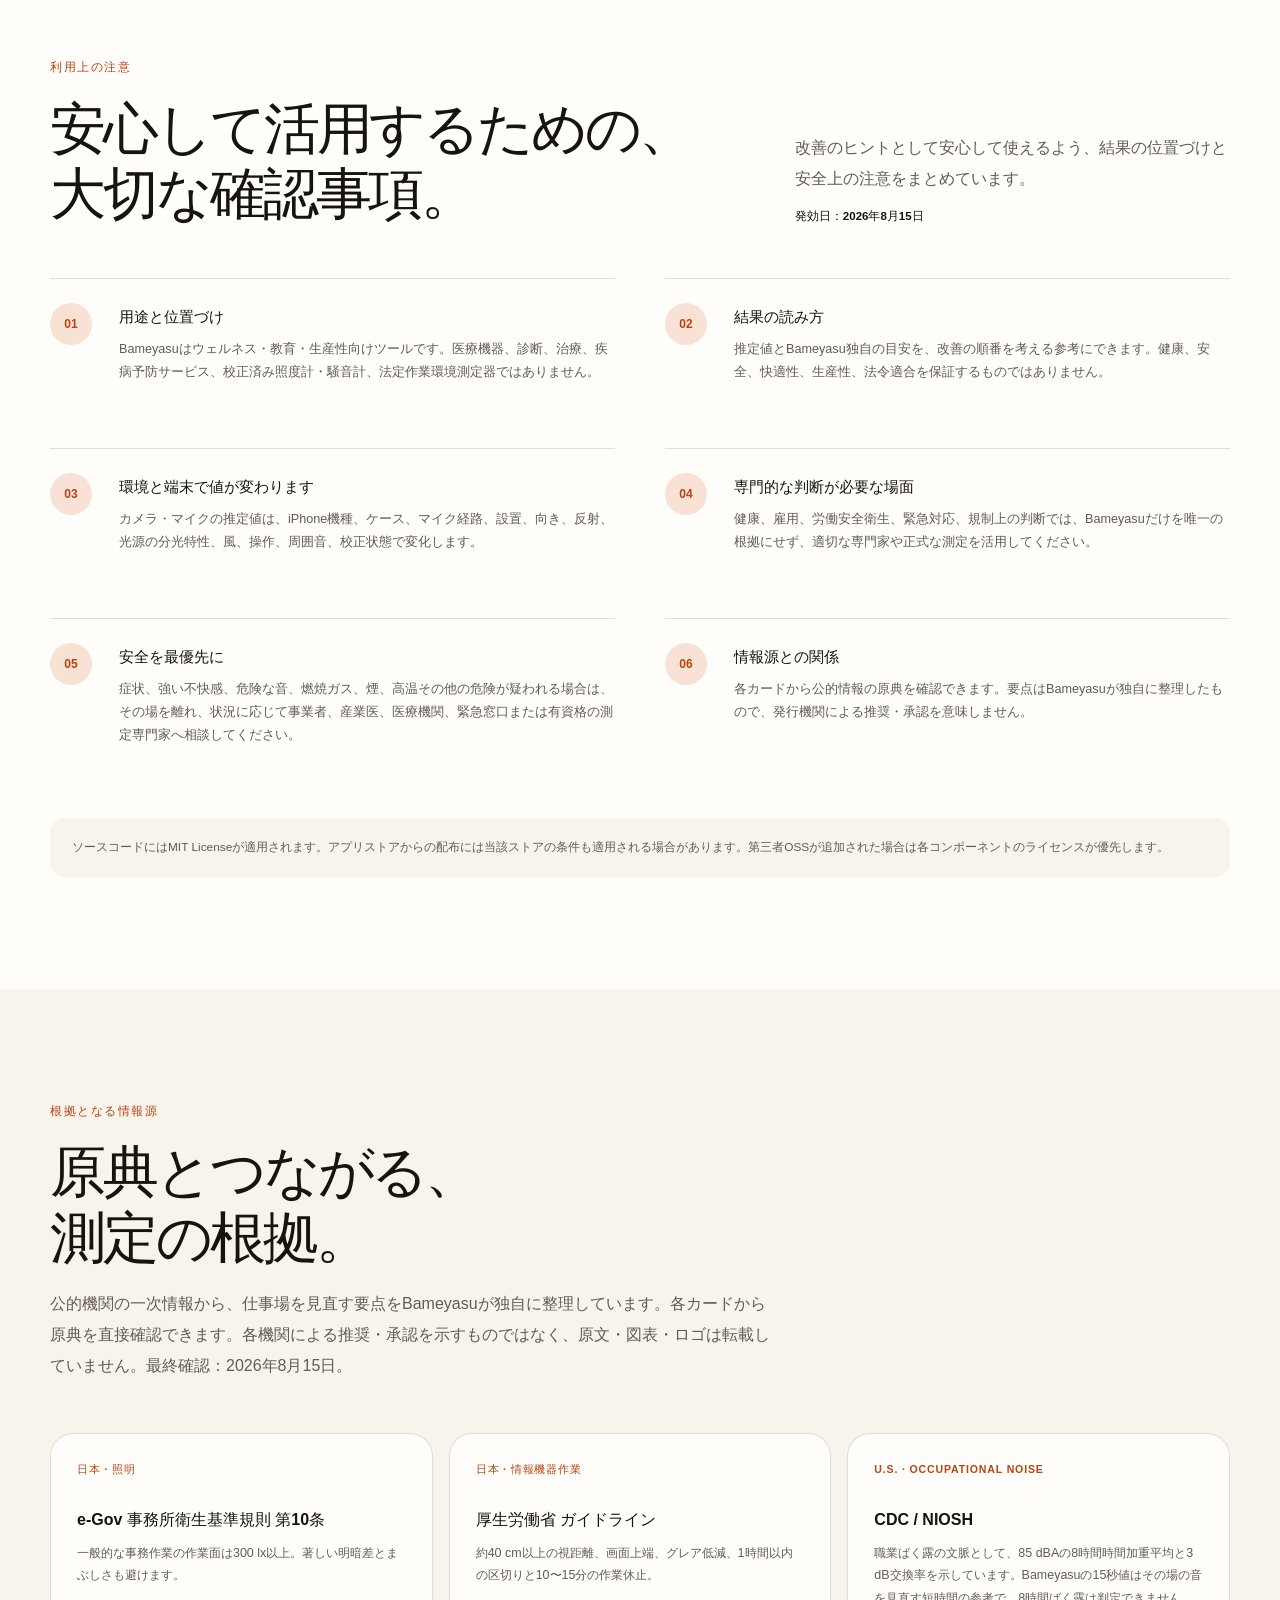
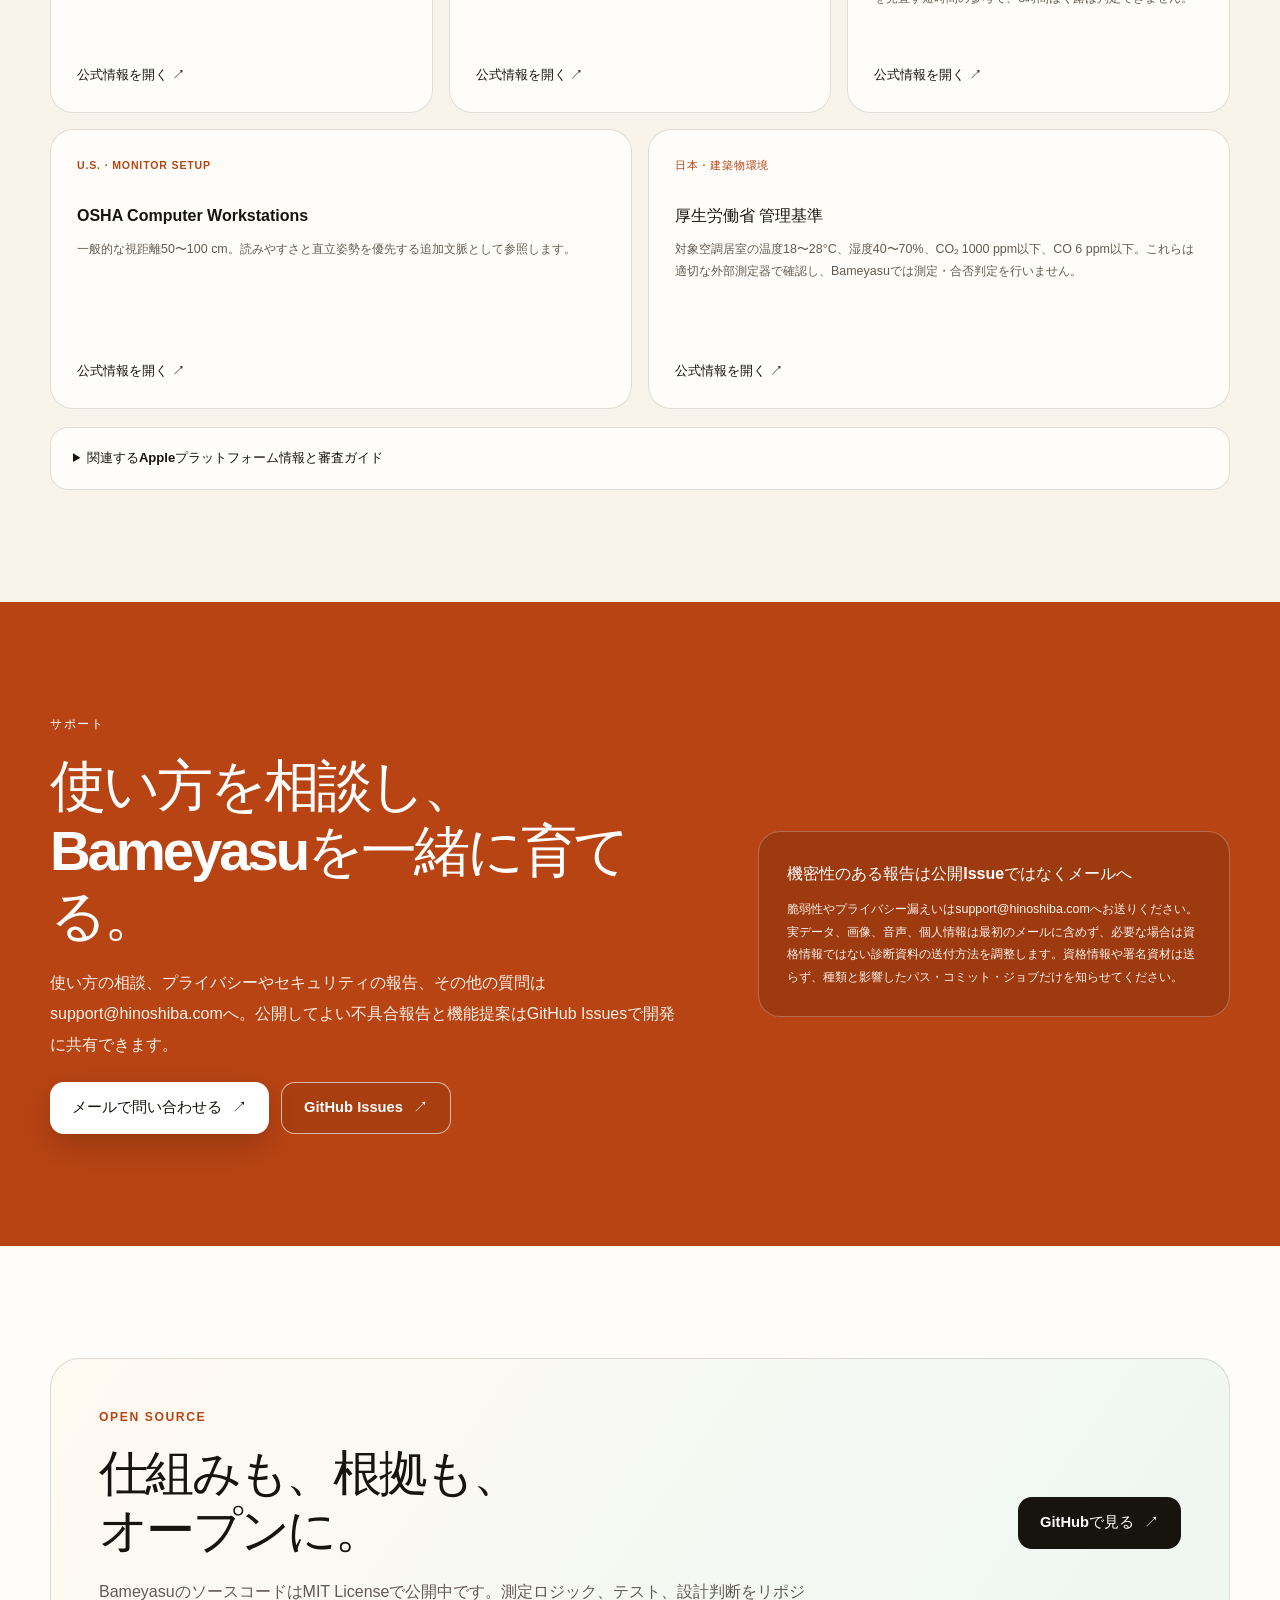
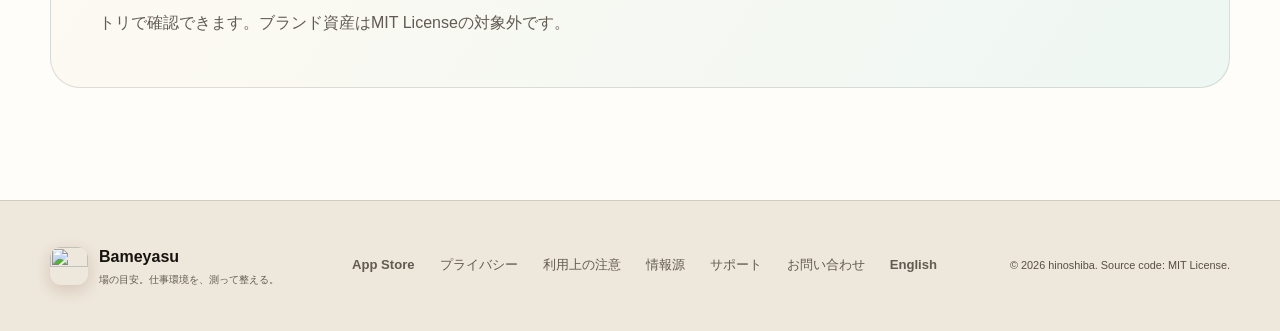
==== commit 4078e965: "site: add App Store download links" ====
--- a/site/index.html
+++ b/site/index.html
@@ -52,7 +52,8 @@
             <h1>仕事場を見える化して、<br><em>次の一歩を選びやすく。</em></h1>
             <p class="lead">Bameyasuは、iPhoneのカメラ・マイク・モーションセンサーとセルフチェックで、光、音、机の揺れ、姿勢と配置を約60秒で見える化。結果を「環境の整い度」と「まず直す1つ」にまとめ、整える前後の変化を振り返れます。</p>
             <div class="hero-actions">
-              <a class="button primary" href="#screens">実際の画面を見る <span aria-hidden="true">↓</span></a>
+              <a class="button primary" href="https://apps.apple.com/jp/app/id6802005541">App Storeからダウンロード <span aria-hidden="true">↗</span></a>
+              <a class="button secondary" href="#screens">実際の画面を見る <span aria-hidden="true">↓</span></a>
               <a class="button secondary" href="https://github.com/hinoshiba/Bameyasu">GitHub <span aria-hidden="true">↗</span></a>
             </div>
             <ul class="quick-facts" role="list" aria-label="対応情報">
@@ -373,6 +374,7 @@
           <div><strong>Bameyasu</strong><small>場の目安。仕事環境を、測って整える。</small></div>
         </div>
         <nav aria-label="このページの案内">
+          <a href="https://apps.apple.com/jp/app/id6802005541">App Store</a>
           <a href="#privacy">プライバシー</a>
           <a href="#terms">利用上の注意</a>
           <a href="#sources">情報源</a>
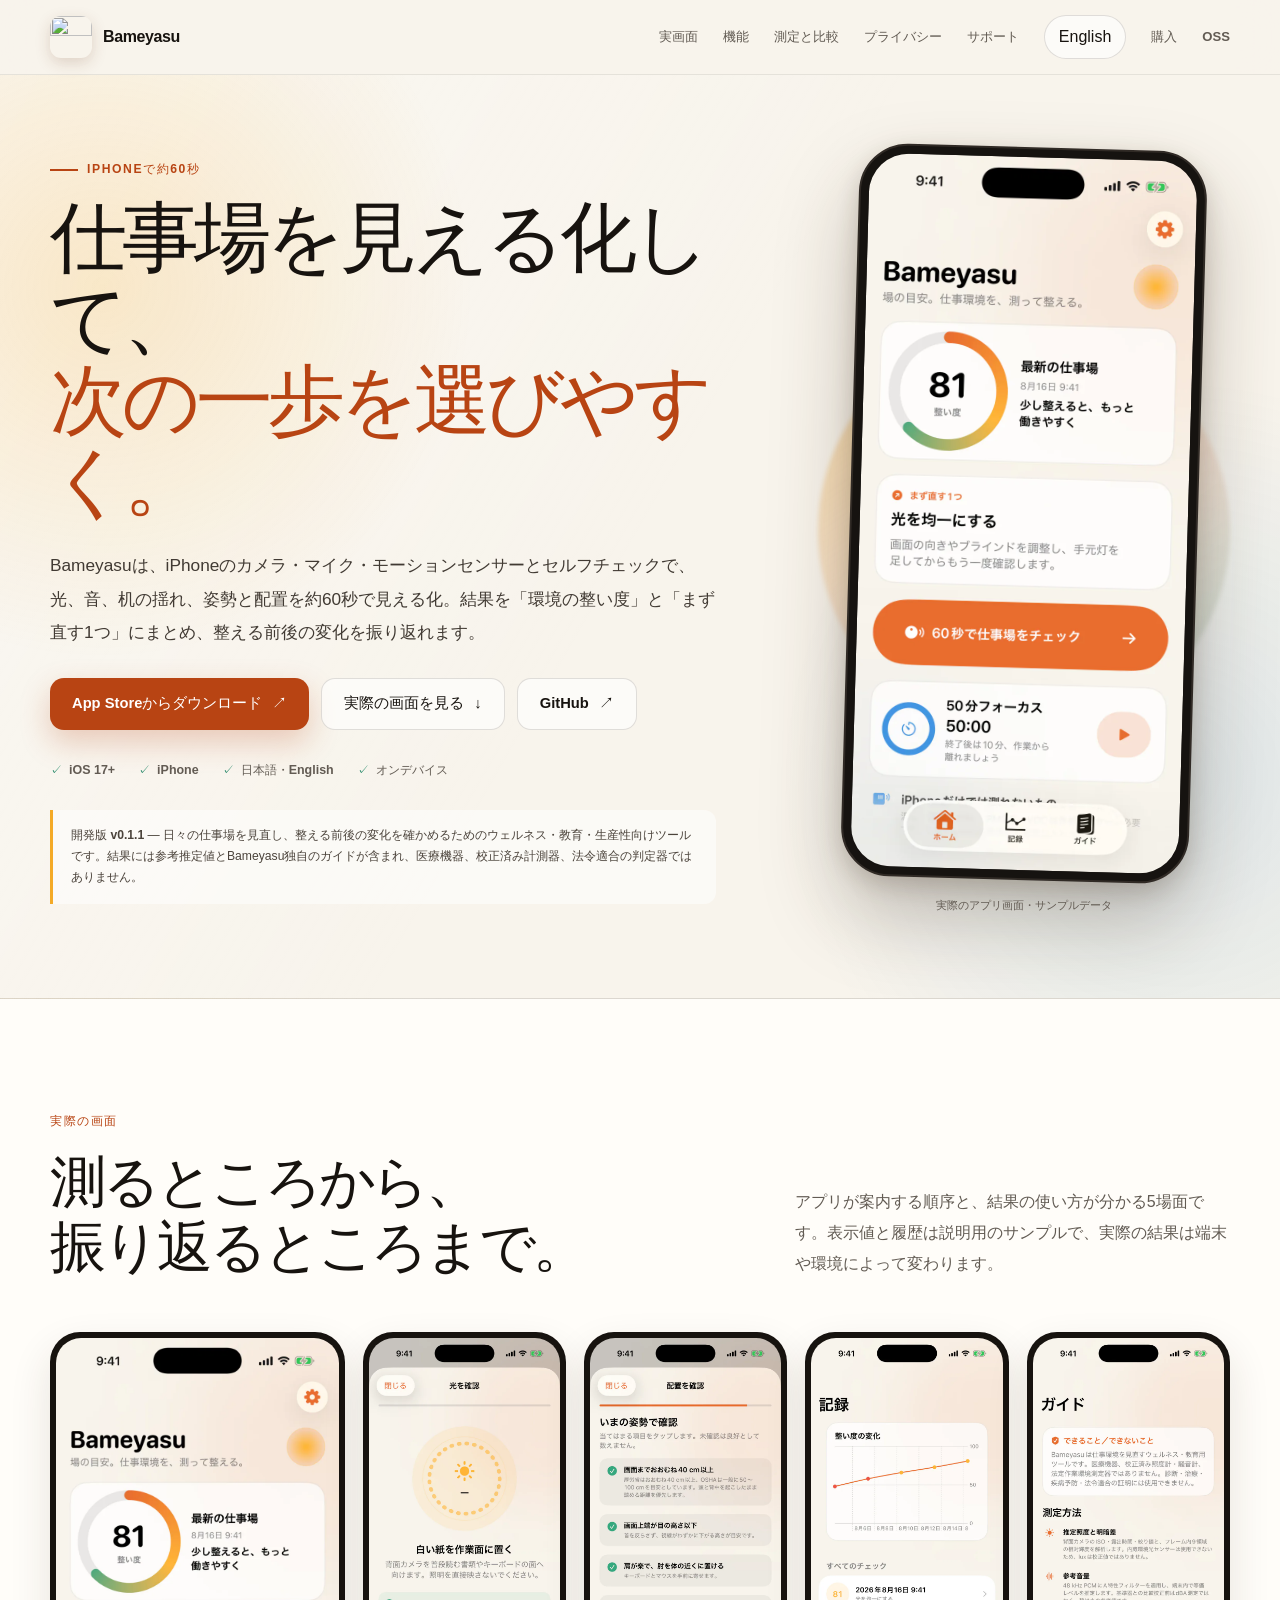
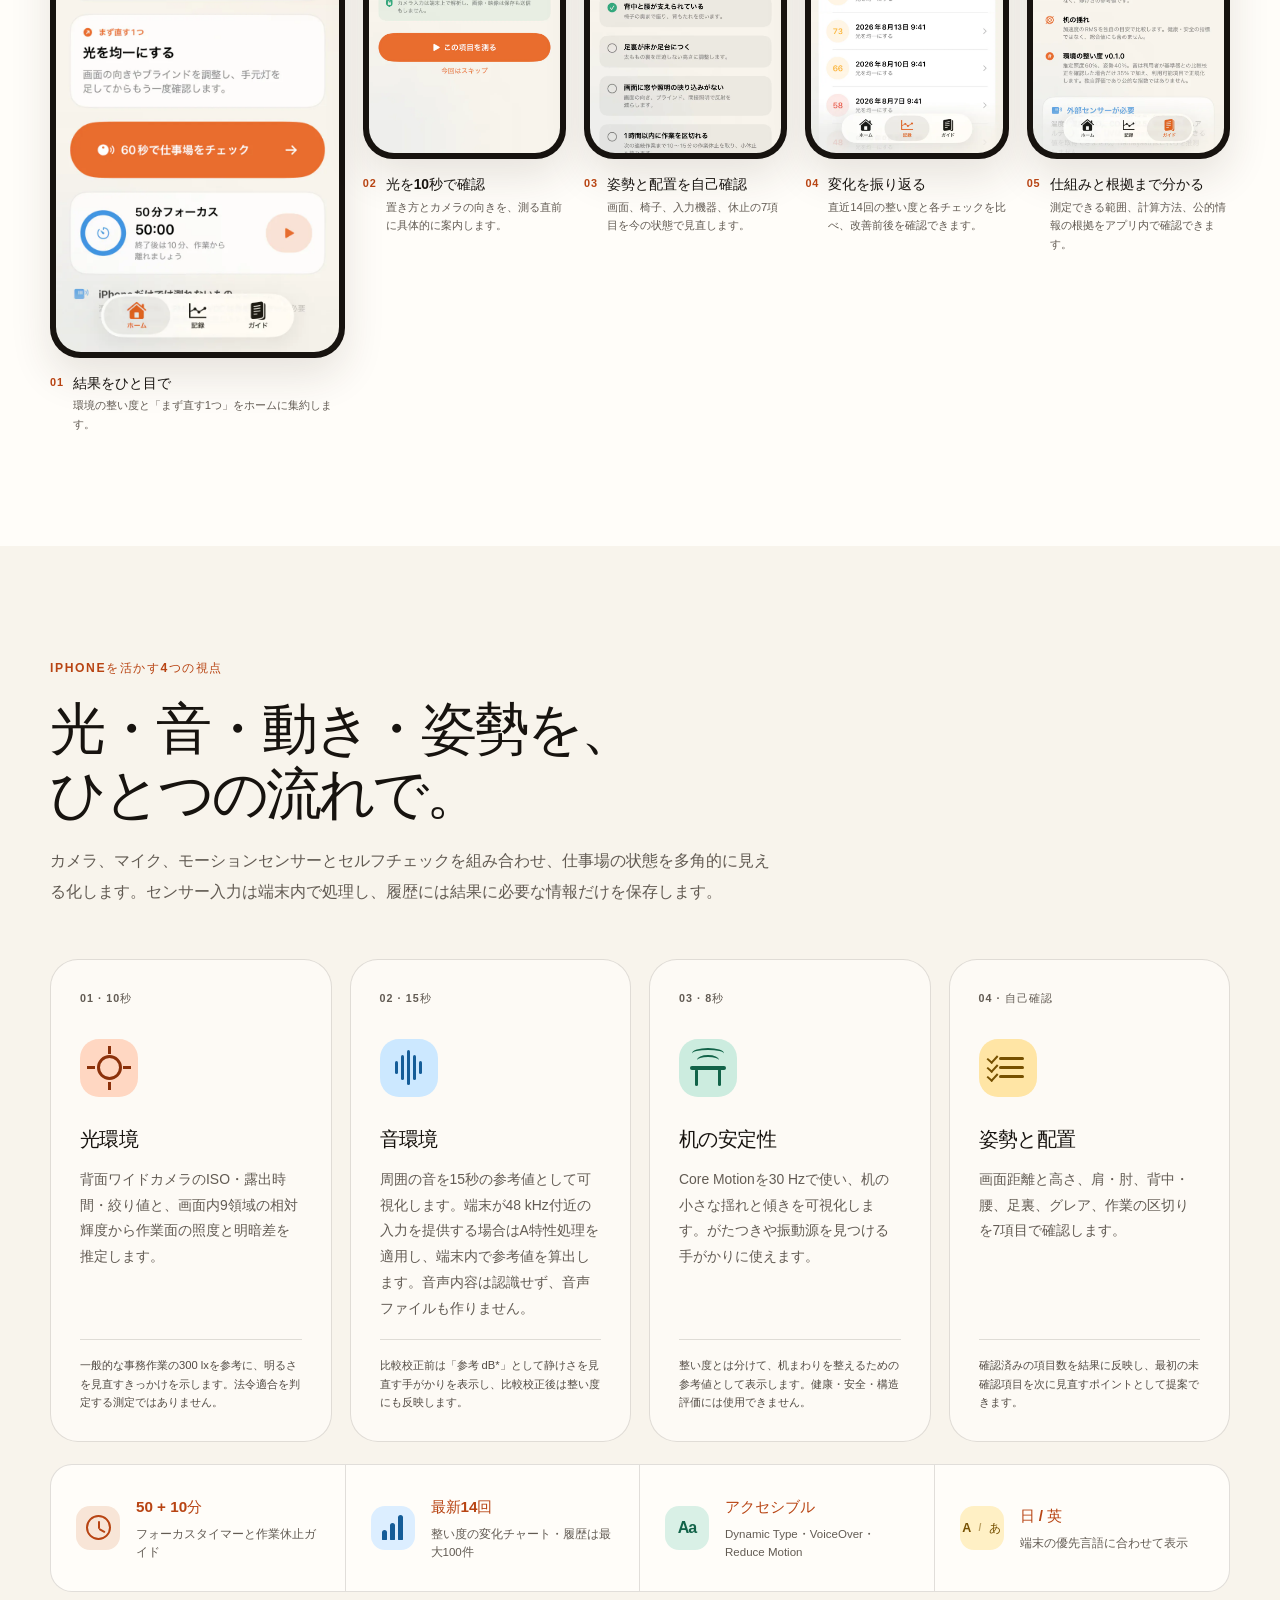
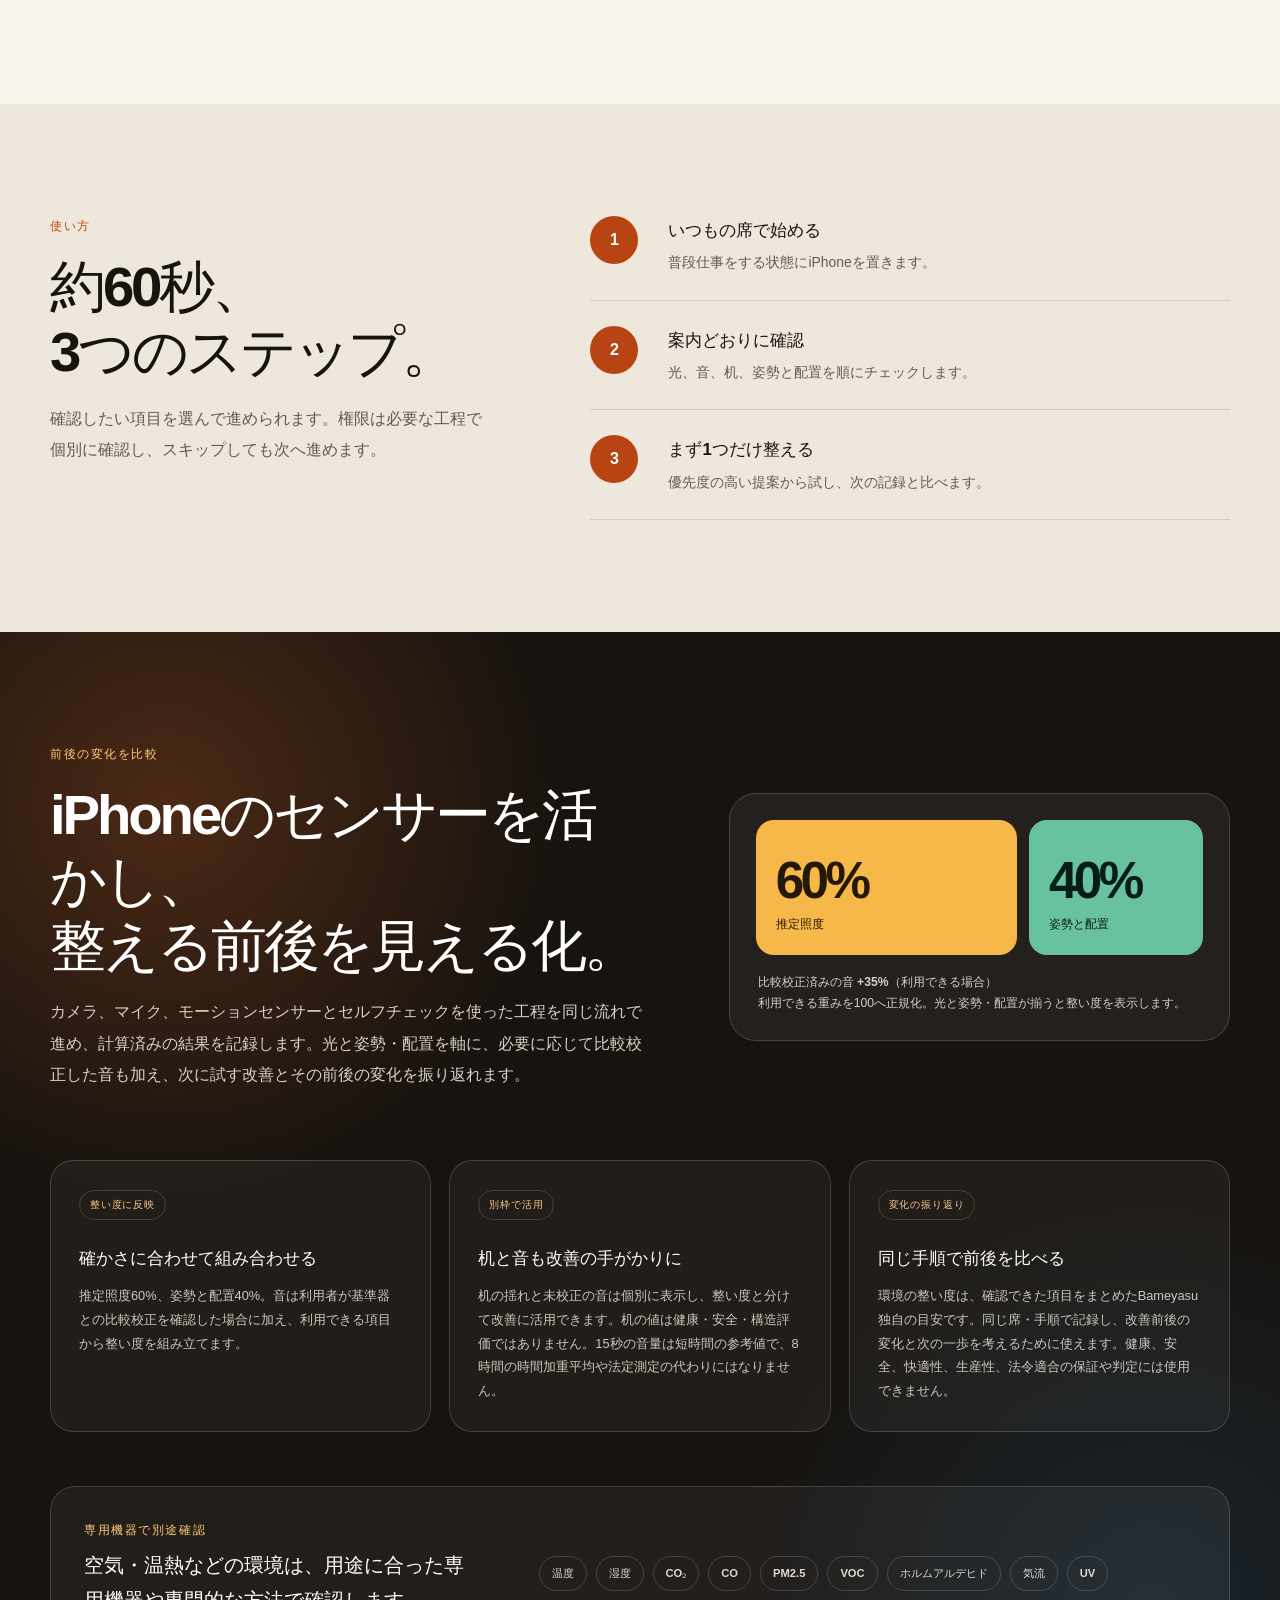
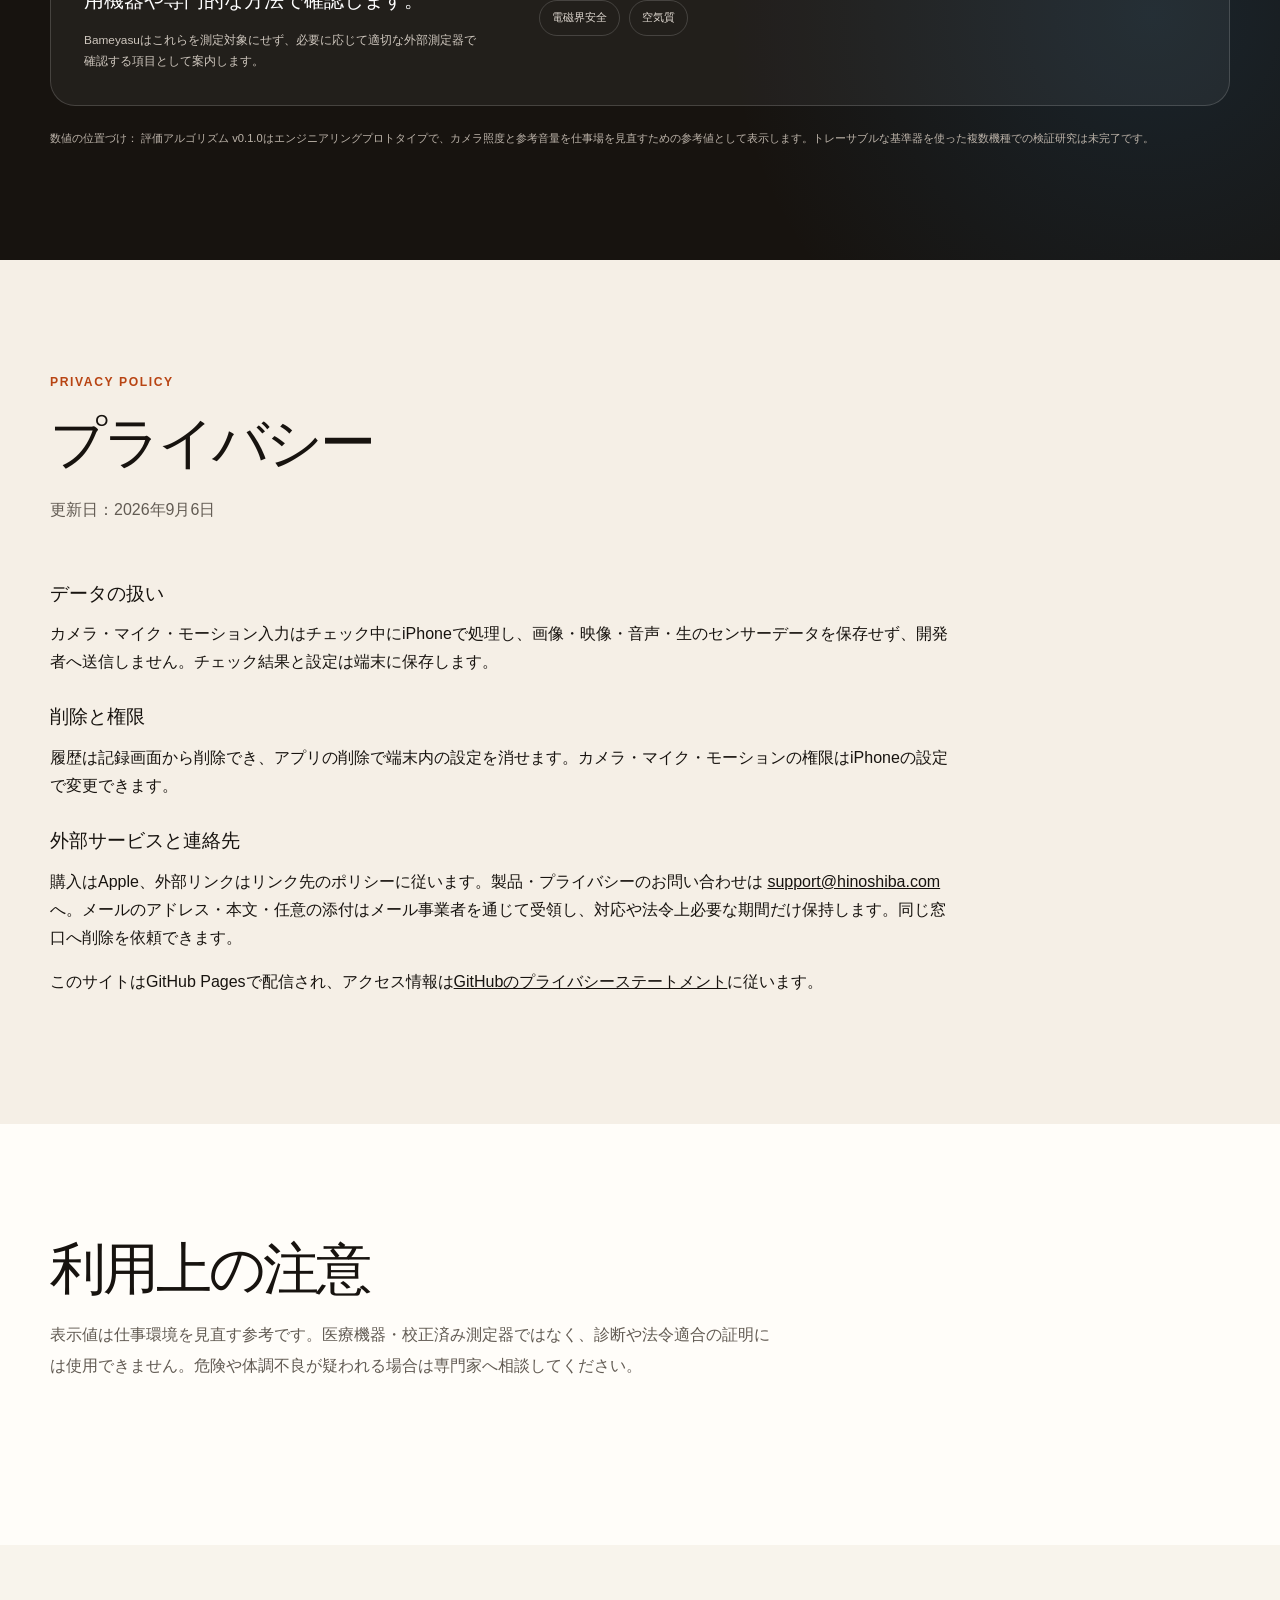
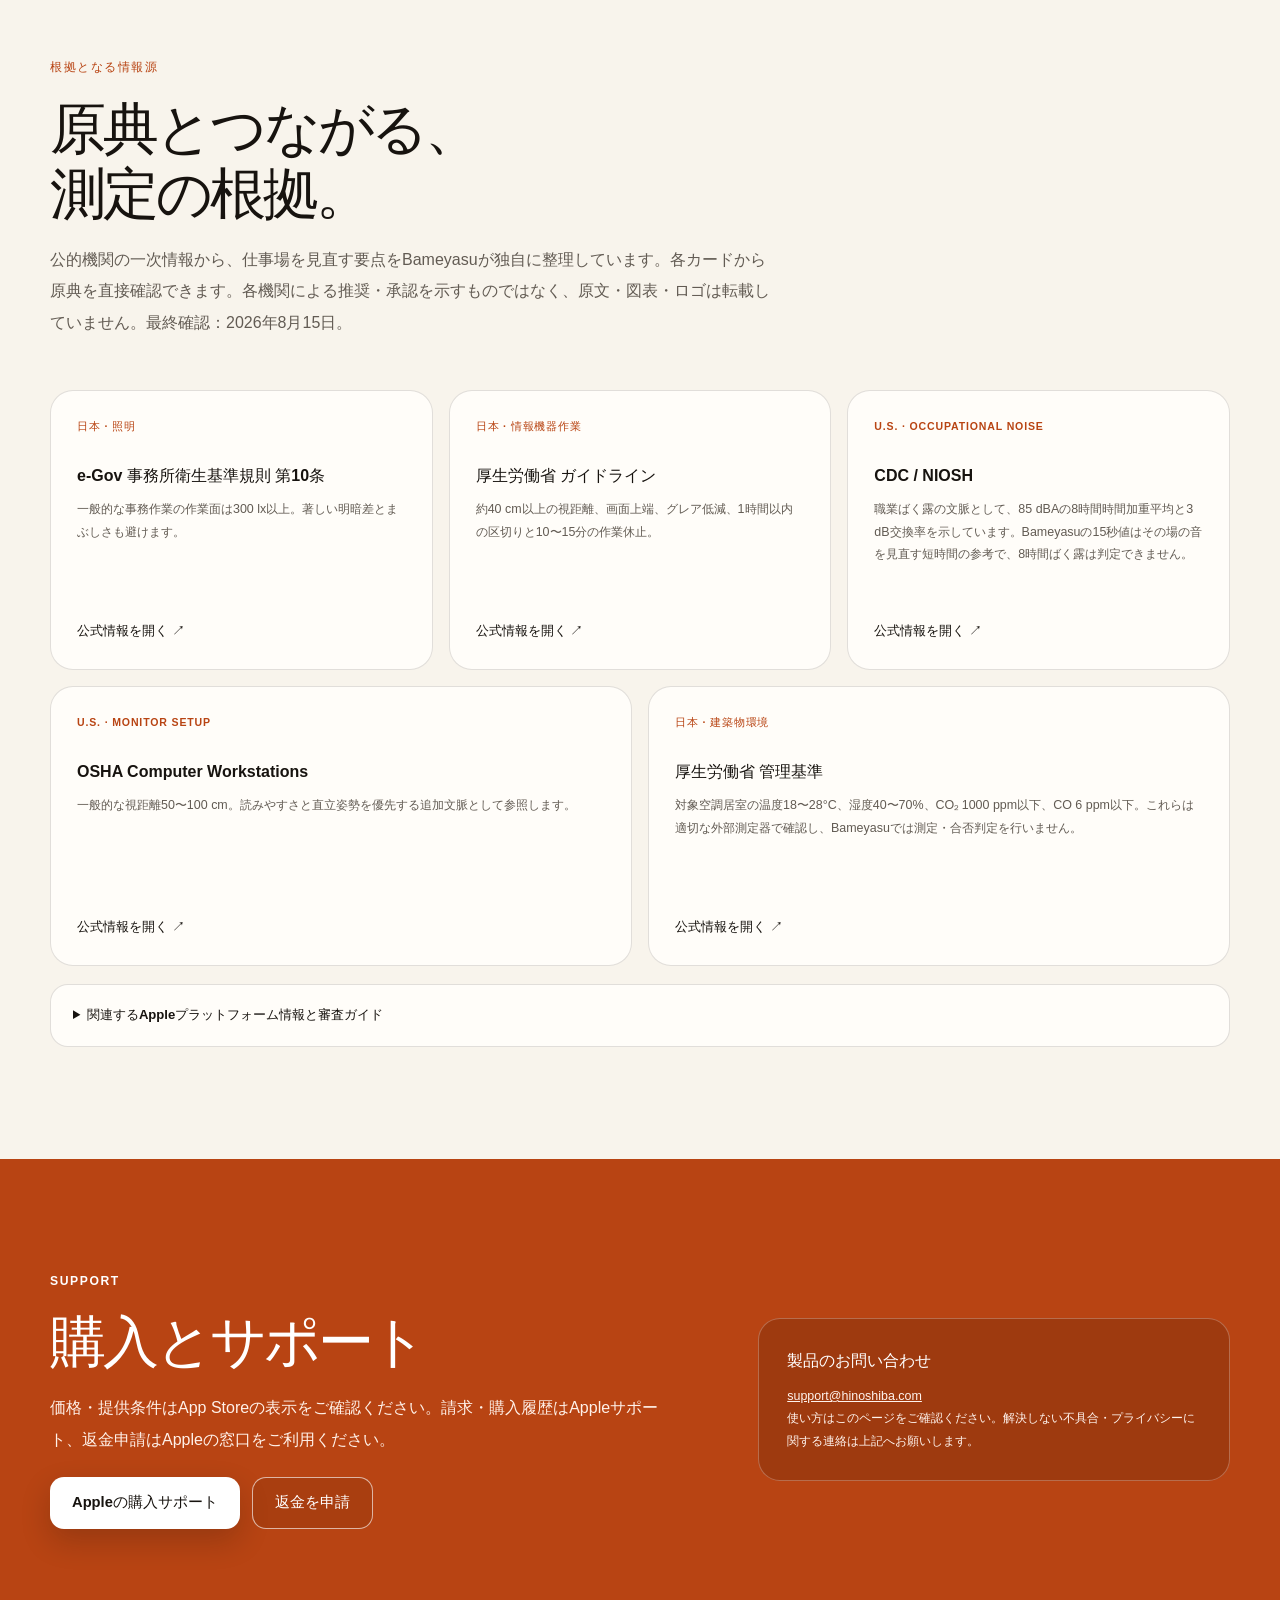
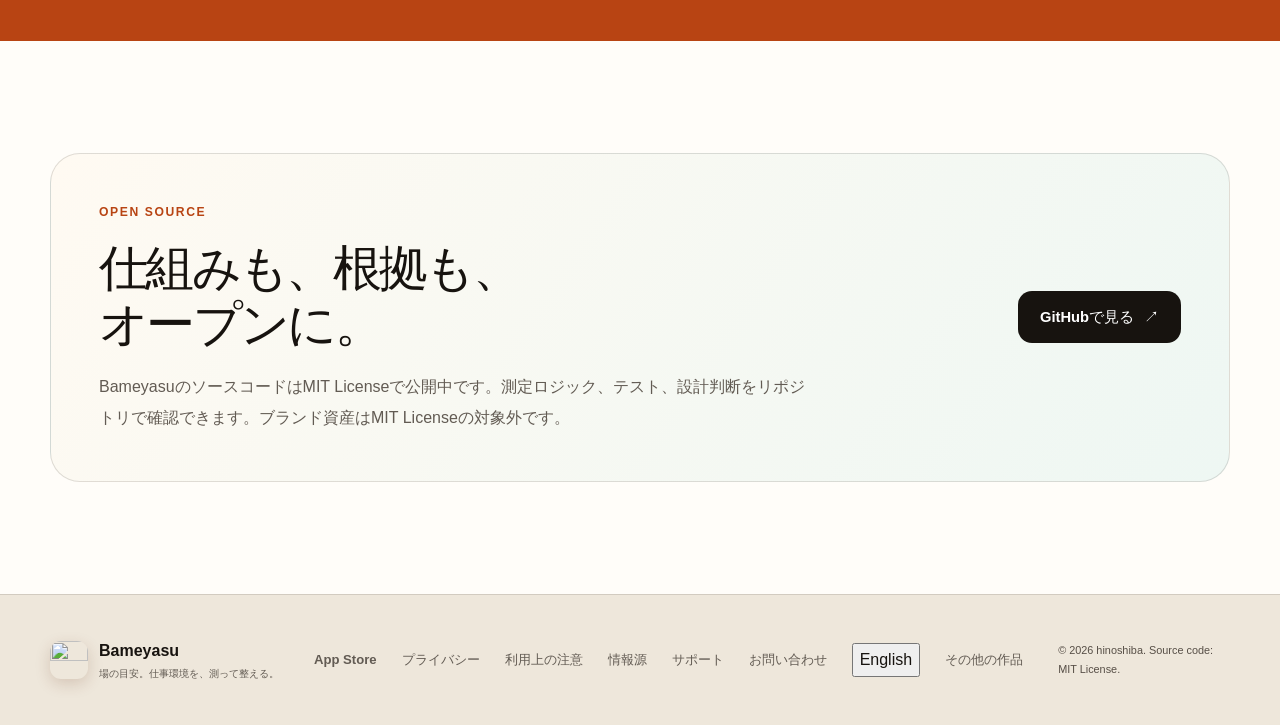
==== commit 9aa40a2c: "Unify repository maintenance and local Xcode release workflow Signed-off-by: hinoshiba <support@hino" ====
--- a/site/index.html
+++ b/site/index.html
@@ -1,389 +1,534 @@
-<!doctype html>
+<!DOCTYPE html>
 <html lang="ja">
-  <head>
-    <meta charset="utf-8">
-    <meta name="viewport" content="width=device-width, initial-scale=1">
-    <meta name="theme-color" content="#f8f4ec">
-    <meta name="description" content="Bameyasuは、iPhoneのカメラ・マイク・モーションセンサーを活かして仕事場を約60秒で見える化し、改善前後の変化を振り返れるオンデバイスアプリです。">
-    <meta property="og:type" content="website">
-    <meta property="og:site_name" content="Bameyasu">
-    <meta property="og:title" content="Bameyasu — 場の目安。仕事環境を、測って整える。">
-    <meta property="og:description" content="約60秒で仕事場を見える化。実画面、4つのチェック、改善前後の変化、オンデバイス処理を1ページで紹介します。">
-    <meta property="og:url" content="https://bameyasu.hinoshiba.com/">
-    <meta property="og:image" content="https://bameyasu.hinoshiba.com/assets/app-icon.png">
-    <meta property="og:image:width" content="1024">
-    <meta property="og:image:height" content="1024">
-    <meta property="og:image:alt" content="Bameyasu app icon">
-    <meta name="twitter:card" content="summary">
-    <link rel="canonical" href="https://bameyasu.hinoshiba.com/">
-    <link rel="alternate" hreflang="ja" href="https://bameyasu.hinoshiba.com/">
-    <link rel="alternate" hreflang="en" href="https://bameyasu.hinoshiba.com/en/">
-    <link rel="alternate" hreflang="x-default" href="https://bameyasu.hinoshiba.com/">
-    <link rel="icon" href="assets/app-icon.png">
-    <link rel="apple-touch-icon" href="assets/app-icon.png">
-    <link rel="stylesheet" href="styles.css">
-    <title>Bameyasu — 場の目安。仕事環境を、測って整える。</title>
-  </head>
-  <body>
-    <a class="skip-link" href="#main">本文へ移動</a>
-
-    <header class="site-header">
-      <div class="shell nav-wrap">
-        <a class="brand" href="#top" aria-label="Bameyasu トップ">
-          <img src="assets/app-icon.png" width="42" height="42" alt="">
-          <span>Bameyasu</span>
-        </a>
-        <nav class="main-nav" aria-label="メインナビゲーション">
-          <a href="#screens">実画面</a>
-          <a href="#features">機能</a>
-          <a href="#method">測定と比較</a>
-          <a href="#privacy">プライバシー</a>
-          <a href="#support">サポート</a>
-          <a class="language-link" href="en/" lang="en" hreflang="en">English</a>
-        </nav>
-      </div>
-    </header>
-
-    <main id="main">
-      <section class="hero" id="top">
-        <div class="shell hero-grid">
-          <div class="hero-copy">
-            <p class="eyebrow"><span aria-hidden="true"></span> iPhoneで約60秒</p>
-            <h1>仕事場を見える化して、<br><em>次の一歩を選びやすく。</em></h1>
-            <p class="lead">Bameyasuは、iPhoneのカメラ・マイク・モーションセンサーとセルフチェックで、光、音、机の揺れ、姿勢と配置を約60秒で見える化。結果を「環境の整い度」と「まず直す1つ」にまとめ、整える前後の変化を振り返れます。</p>
-            <div class="hero-actions">
-              <a class="button primary" href="https://apps.apple.com/jp/app/id6802005541">App Storeからダウンロード <span aria-hidden="true">↗</span></a>
-              <a class="button secondary" href="#screens">実際の画面を見る <span aria-hidden="true">↓</span></a>
-              <a class="button secondary" href="https://github.com/hinoshiba/Bameyasu">GitHub <span aria-hidden="true">↗</span></a>
-            </div>
-            <ul class="quick-facts" role="list" aria-label="対応情報">
-              <li>iOS 17+</li>
-              <li>iPhone</li>
-              <li>日本語・English</li>
-              <li>オンデバイス</li>
-            </ul>
-            <p class="prototype-note"><strong>開発版 v0.1.1</strong> — 日々の仕事場を見直し、整える前後の変化を確かめるためのウェルネス・教育・生産性向けツールです。結果には参考推定値とBameyasu独自のガイドが含まれ、医療機器、校正済み計測器、法令適合の判定器ではありません。</p>
-          </div>
-
-          <figure class="hero-device">
-            <div class="device-halo" aria-hidden="true"></div>
-            <div class="device-frame">
-              <img src="assets/screenshots/ja-home.webp" width="736" height="1600" alt="Bameyasuのホーム画面。環境の整い度81点と、まず直す1つとして『光を均一にする』を表示している。" fetchpriority="high">
-            </div>
-            <figcaption>実際のアプリ画面・サンプルデータ</figcaption>
-          </figure>
-        </div>
-      </section>
-
-      <section class="section screens-section" id="screens">
-        <div class="shell">
-          <div class="section-heading split-heading">
-            <div>
-              <p class="kicker">実際の画面</p>
-              <h2 id="screens-title">測るところから、<br>振り返るところまで。</h2>
-            </div>
-            <p>アプリが案内する順序と、結果の使い方が分かる5場面です。表示値と履歴は説明用のサンプルで、実際の結果は端末や環境によって変わります。</p>
-          </div>
-
-          <div class="screen-gallery" role="region" aria-labelledby="screens-title">
-            <figure class="screen-card featured-screen">
-              <div class="screen-image"><img src="assets/screenshots/ja-home.webp" width="736" height="1600" alt="ホーム画面。環境の整い度、最新チェック、まず直す1つ、60秒チェックとフォーカスタイマーを表示。" loading="lazy"></div>
-              <figcaption><span>01</span><div><strong>結果をひと目で</strong><p>環境の整い度と「まず直す1つ」をホームに集約します。</p></div></figcaption>
-            </figure>
-            <figure class="screen-card">
-              <div class="screen-image"><img src="assets/screenshots/ja-light.webp" width="736" height="1600" alt="光環境のチェック画面。白い紙を作業面に置き、背面カメラを向ける手順を案内。" loading="lazy"></div>
-              <figcaption><span>02</span><div><strong>光を10秒で確認</strong><p>置き方とカメラの向きを、測る直前に具体的に案内します。</p></div></figcaption>
-            </figure>
-            <figure class="screen-card">
-              <div class="screen-image"><img src="assets/screenshots/ja-ergonomics.webp" width="736" height="1600" alt="姿勢と配置の確認画面。画面距離、高さ、肩と肘、背中と腰など7項目を選択する。" loading="lazy"></div>
-              <figcaption><span>03</span><div><strong>姿勢と配置を自己確認</strong><p>画面、椅子、入力機器、休止の7項目を今の状態で見直します。</p></div></figcaption>
-            </figure>
-            <figure class="screen-card">
-              <div class="screen-image"><img src="assets/screenshots/ja-history.webp" width="736" height="1600" alt="記録画面。環境の整い度が48点から81点へ改善する折れ線グラフと、過去5回の履歴を表示。" loading="lazy"></div>
-              <figcaption><span>04</span><div><strong>変化を振り返る</strong><p>直近14回の整い度と各チェックを比べ、改善前後を確認できます。</p></div></figcaption>
-            </figure>
-            <figure class="screen-card">
-              <div class="screen-image"><img src="assets/screenshots/ja-guide.webp" width="736" height="1600" alt="ガイド画面。測定方法、環境の整い度の計算、外部センサーが必要な項目を説明。" loading="lazy"></div>
-              <figcaption><span>05</span><div><strong>仕組みと根拠まで分かる</strong><p>測定できる範囲、計算方法、公的情報の根拠をアプリ内で確認できます。</p></div></figcaption>
-            </figure>
-          </div>
-        </div>
-      </section>
-
-      <section class="section features-section" id="features">
-        <div class="shell">
-          <div class="section-heading">
-            <p class="kicker">iPhoneを活かす4つの視点</p>
-            <h2>光・音・動き・姿勢を、<br>ひとつの流れで。</h2>
-            <p>カメラ、マイク、モーションセンサーとセルフチェックを組み合わせ、仕事場の状態を多角的に見える化します。センサー入力は端末内で処理し、履歴には結果に必要な情報だけを保存します。</p>
-          </div>
-
-          <div class="feature-grid">
-            <article class="feature-card orange">
-              <span class="feature-number">01 · 10秒</span>
-              <div class="feature-icon icon-light" aria-hidden="true"></div>
-              <h3>光環境</h3>
-              <p>背面ワイドカメラのISO・露出時間・絞り値と、画面内9領域の相対輝度から作業面の照度と明暗差を推定します。</p>
-              <small>一般的な事務作業の300 lxを参考に、明るさを見直すきっかけを示します。法令適合を判定する測定ではありません。</small>
-            </article>
-            <article class="feature-card blue">
-              <span class="feature-number">02 · 15秒</span>
-              <div class="feature-icon waveform" aria-hidden="true"><i></i><i></i><i></i><i></i><i></i></div>
-              <h3>音環境</h3>
-              <p>周囲の音を15秒の参考値として可視化します。端末が48 kHz付近の入力を提供する場合はA特性処理を適用し、端末内で参考値を算出します。音声内容は認識せず、音声ファイルも作りません。</p>
-              <small>比較校正前は「参考 dB*」として静けさを見直す手がかりを表示し、比較校正後は整い度にも反映します。</small>
-            </article>
-            <article class="feature-card green">
-              <span class="feature-number">03 · 8秒</span>
-              <div class="feature-icon icon-desk" aria-hidden="true"><i></i></div>
-              <h3>机の安定性</h3>
-              <p>Core Motionを30 Hzで使い、机の小さな揺れと傾きを可視化します。がたつきや振動源を見つける手がかりに使えます。</p>
-              <small>整い度とは分けて、机まわりを整えるための参考値として表示します。健康・安全・構造評価には使用できません。</small>
-            </article>
-            <article class="feature-card yellow">
-              <span class="feature-number">04 · 自己確認</span>
-              <div class="feature-icon icon-checklist" aria-hidden="true"><i></i><i></i><i></i></div>
-              <h3>姿勢と配置</h3>
-              <p>画面距離と高さ、肩・肘、背中・腰、足裏、グレア、作業の区切りを7項目で確認します。</p>
-              <small>確認済みの項目数を結果に反映し、最初の未確認項目を次に見直すポイントとして提案できます。</small>
-            </article>
-          </div>
-
-          <ul class="capability-strip" role="list" aria-label="継続して活用するための機能">
-            <li><span class="capability-icon icon-clock" aria-hidden="true"><i></i></span><div><strong>50 + 10分</strong><span>フォーカスタイマーと作業休止ガイド</span></div></li>
-            <li><span class="capability-icon icon-history" aria-hidden="true"><i></i><i></i><i></i></span><div><strong>最新14回</strong><span>整い度の変化チャート・履歴は最大100件</span></div></li>
-            <li><span class="capability-icon icon-access" aria-hidden="true">Aa</span><div><strong>アクセシブル</strong><span>Dynamic Type・VoiceOver・Reduce Motion</span></div></li>
-            <li><span class="capability-icon icon-language" aria-hidden="true">A<span>/</span>あ</span><div><strong>日 / 英</strong><span>端末の優先言語に合わせて表示</span></div></li>
-          </ul>
-        </div>
-      </section>
-
-      <section class="section how-section" id="how-it-works">
-        <div class="shell how-grid">
-          <div class="section-heading compact">
-            <p class="kicker">使い方</p>
-            <h2>約60秒、<br>3つのステップ。</h2>
-            <p>確認したい項目を選んで進められます。権限は必要な工程で個別に確認し、スキップしても次へ進めます。</p>
-          </div>
-          <ol class="steps" role="list">
-            <li><span>1</span><div><h3>いつもの席で始める</h3><p>普段仕事をする状態にiPhoneを置きます。</p></div></li>
-            <li><span>2</span><div><h3>案内どおりに確認</h3><p>光、音、机、姿勢と配置を順にチェックします。</p></div></li>
-            <li><span>3</span><div><h3>まず1つだけ整える</h3><p>優先度の高い提案から試し、次の記録と比べます。</p></div></li>
-          </ol>
-        </div>
-      </section>
-
-      <section class="section method-section" id="method">
-        <div class="shell">
-          <div class="method-intro">
-            <div class="section-heading compact">
-              <p class="kicker light">前後の変化を比較</p>
-              <h2>iPhoneのセンサーを活かし、<br>整える前後を見える化。</h2>
-              <p>カメラ、マイク、モーションセンサーとセルフチェックを使った工程を同じ流れで進め、計算済みの結果を記録します。光と姿勢・配置を軸に、必要に応じて比較校正した音も加え、次に試す改善とその前後の変化を振り返れます。</p>
-            </div>
-            <div class="score-panel" role="group" aria-label="環境の整い度の重み">
-              <div class="score-weight light-weight"><span>60%</span><strong>推定照度</strong></div>
-              <div class="score-weight ergo-weight"><span>40%</span><strong>姿勢と配置</strong></div>
-              <p><strong>比較校正済みの音 +35%（利用できる場合）</strong><br>利用できる重みを100へ正規化。光と姿勢・配置が揃うと整い度を表示します。</p>
-            </div>
-          </div>
-
-          <div class="method-grid">
-            <article>
-              <span class="method-label">整い度に反映</span>
-              <h3>確かさに合わせて組み合わせる</h3>
-              <p>推定照度60%、姿勢と配置40%。音は利用者が基準器との比較校正を確認した場合に加え、利用できる項目から整い度を組み立てます。</p>
-            </article>
-            <article>
-              <span class="method-label">別枠で活用</span>
-              <h3>机と音も改善の手がかりに</h3>
-              <p>机の揺れと未校正の音は個別に表示し、整い度と分けて改善に活用できます。机の値は健康・安全・構造評価ではありません。15秒の音量は短時間の参考値で、8時間の時間加重平均や法定測定の代わりにはなりません。</p>
-            </article>
-            <article>
-              <span class="method-label">変化の振り返り</span>
-              <h3>同じ手順で前後を比べる</h3>
-              <p>環境の整い度は、確認できた項目をまとめたBameyasu独自の目安です。同じ席・手順で記録し、改善前後の変化と次の一歩を考えるために使えます。健康、安全、快適性、生産性、法令適合の保証や判定には使用できません。</p>
-            </article>
-          </div>
-
-          <div class="not-measured">
-            <div>
-              <p class="kicker light">専用機器で別途確認</p>
-              <h3>空気・温熱などの環境は、用途に合った専用機器や専門的な方法で確認します。</h3>
-              <p class="not-measured-copy">Bameyasuはこれらを測定対象にせず、必要に応じて適切な外部測定器で確認する項目として案内します。</p>
-            </div>
-            <ul role="list" aria-label="外部測定器で確認する項目">
-              <li>温度</li><li>湿度</li><li>CO₂</li><li>CO</li><li>PM2.5</li><li>VOC</li><li>ホルムアルデヒド</li><li>気流</li><li>UV</li><li>電磁界安全</li><li>空気質</li>
-            </ul>
-          </div>
-
-          <p class="validation-note"><strong>数値の位置づけ：</strong> 評価アルゴリズム v0.1.0はエンジニアリングプロトタイプで、カメラ照度と参考音量を仕事場を見直すための参考値として表示します。トレーサブルな基準器を使った複数機種での検証研究は未完了です。</p>
-        </div>
-      </section>
-
-      <section class="section privacy-section" id="privacy">
-        <div class="shell">
-          <div class="section-heading split-heading">
-            <div>
-              <p class="kicker">プライバシー</p>
-              <h2>チェックも履歴も、<br>iPhoneの中で完結。</h2>
-            </div>
-            <div><p>アカウント登録なしで使え、チェックは端末内で処理します。履歴と設定もiPhone内に保存し、広告、分析SDK、クラッシュ収集SDK、クラウド同期を使わない設計です。</p><p class="effective-date">発効日：2026年8月16日</p></div>
-          </div>
-
-          <div class="privacy-grid">
-            <article class="privacy-card privacy-lead-card">
-              <div class="privacy-mark" aria-hidden="true"><span>ON</span><strong>DEVICE</strong></div>
-              <h3>センサー入力はiPhone内で処理</h3>
-              <p>カメラ、マイク、モーション入力は対応するチェック中だけ端末上でリアルタイム処理し、保存・送信せずに破棄します。音声認識も行いません。履歴にはチェック結果の要約を保存し、設定も別途端末内に保持します。</p>
-            </article>
-            <article class="privacy-card">
-              <span class="privacy-number">01</span>
-              <h3>端末内に保存する情報</h3>
-              <p>完了したチェックの日時、計算済み指標、チェック回答、提案、評価アルゴリズム版と設定をアプリのサンドボックスに保存します。</p>
-            </article>
-            <article class="privacy-card">
-              <span class="privacy-number">02</span>
-              <h3>履歴に残すのは必要な情報だけ</h3>
-              <p>履歴にはチェック結果に必要な情報だけを保存し、画像、音声、生のフレームやサンプル、連絡先、位置情報、識別子、広告データは含めません。</p>
-            </article>
-            <article class="privacy-card">
-              <span class="privacy-number">03</span>
-              <h3>削除と権限</h3>
-              <p>履歴は個別に削除できます。アプリを削除するとサンドボックス内のデータも削除され、権限はiPhoneの設定からいつでも撤回できます。</p>
-            </article>
-            <article class="privacy-card">
-              <span class="privacy-number">04</span>
-              <h3>外部リンクは利用者が選んだときだけ</h3>
-              <p>チェックはBameyasuのサーバーへ通信せずに進みます。利用者が外部リンクを選ぶと、遷移先へIPアドレスやUser-Agent等の通常のアクセス情報が送られ、そのポリシーが適用されます。</p>
-            </article>
-            <article class="privacy-card">
-              <span class="privacy-number">05</span>
-              <h3>リリースごとに方針を確認</h3>
-              <p>アプリが自動的に収集するデータについて、App Store申告予定は「データを収集しない」です。利用者が選んで送るサポートメールも含め、機能追加時と各リリース前に確認します。</p>
-            </article>
-            <article class="privacy-card">
-              <span class="privacy-number">06</span>
-              <h3>すべての利用者に同じ方針</h3>
-              <p>一般的な生産性向けツールとして、子どもを含むすべての利用者に同じデータ方針を適用し、アプリを通じて個人情報を意図的に収集しません。</p>
-            </article>
-            <article class="privacy-card">
-              <span class="privacy-number">07</span>
-              <h3>自分で選ぶサポート通信</h3>
-              <p>利用者が<a href="mailto:support@hinoshiba.com">support@hinoshiba.com</a>へメールを送ると、管理者はhinoshiba.comのメール事業者を通じて送信者アドレス、ヘッダー、本文、任意の添付を受領します。返信、サポート、報告調査、不正利用防止、法的・セキュリティ上の義務に合理的に必要な範囲と期間で扱います。これらの義務に反しない範囲で、同じ宛先へ削除も依頼できます。</p>
-            </article>
-          </div>
-        </div>
-      </section>
-
-      <section class="section terms-section" id="terms">
-        <div class="shell">
-          <div class="section-heading split-heading">
-            <div>
-              <p class="kicker">利用上の注意</p>
-              <h2>安心して活用するための、<br>大切な確認事項。</h2>
-            </div>
-            <div><p>改善のヒントとして安心して使えるよう、結果の位置づけと安全上の注意をまとめています。</p><p class="effective-date">発効日：2026年8月15日</p></div>
-          </div>
-
-          <ol class="terms-list" role="list">
-            <li><div><strong>用途と位置づけ</strong><p>Bameyasuはウェルネス・教育・生産性向けツールです。医療機器、診断、治療、疾病予防サービス、校正済み照度計・騒音計、法定作業環境測定器ではありません。</p></div></li>
-            <li><div><strong>結果の読み方</strong><p>推定値とBameyasu独自の目安を、改善の順番を考える参考にできます。健康、安全、快適性、生産性、法令適合を保証するものではありません。</p></div></li>
-            <li><div><strong>環境と端末で値が変わります</strong><p>カメラ・マイクの推定値は、iPhone機種、ケース、マイク経路、設置、向き、反射、光源の分光特性、風、操作、周囲音、校正状態で変化します。</p></div></li>
-            <li><div><strong>専門的な判断が必要な場面</strong><p>健康、雇用、労働安全衛生、緊急対応、規制上の判断では、Bameyasuだけを唯一の根拠にせず、適切な専門家や正式な測定を活用してください。</p></div></li>
-            <li><div><strong>安全を最優先に</strong><p>症状、強い不快感、危険な音、燃焼ガス、煙、高温その他の危険が疑われる場合は、その場を離れ、状況に応じて事業者、産業医、医療機関、緊急窓口または有資格の測定専門家へ相談してください。</p></div></li>
-            <li><div><strong>情報源との関係</strong><p>各カードから公的情報の原典を確認できます。要点はBameyasuが独自に整理したもので、発行機関による推奨・承認を意味しません。</p></div></li>
-          </ol>
-          <p class="license-note">ソースコードにはMIT Licenseが適用されます。アプリストアからの配布には当該ストアの条件も適用される場合があります。第三者OSSが追加された場合は各コンポーネントのライセンスが優先します。</p>
-        </div>
-      </section>
-
-      <section class="section sources-section" id="sources">
-        <div class="shell">
-          <div class="section-heading">
-            <p class="kicker">根拠となる情報源</p>
-            <h2>原典とつながる、<br>測定の根拠。</h2>
-            <p>公的機関の一次情報から、仕事場を見直す要点をBameyasuが独自に整理しています。各カードから原典を直接確認できます。各機関による推奨・承認を示すものではなく、原文・図表・ロゴは転載していません。最終確認：2026年8月15日。</p>
-          </div>
-
-          <div class="source-grid">
-            <a class="source-card" href="https://laws.e-gov.go.jp/law/347M50002000043">
-              <span>日本 · 照明</span><h3>e-Gov 事務所衛生基準規則 第10条</h3><p>一般的な事務作業の作業面は300 lx以上。著しい明暗差とまぶしさも避けます。</p><small>公式情報を開く ↗</small>
-            </a>
-            <a class="source-card" href="https://www.mhlw.go.jp/web/t_doc?dataId=00tc6314&amp;dataType=1">
-              <span>日本 · 情報機器作業</span><h3>厚生労働省 ガイドライン</h3><p>約40 cm以上の視距離、画面上端、グレア低減、1時間以内の区切りと10〜15分の作業休止。</p><small>公式情報を開く ↗</small>
-            </a>
-            <a class="source-card" href="https://www.cdc.gov/niosh/noise/about/noise.html">
-              <span>U.S. · Occupational noise</span><h3>CDC / NIOSH</h3><p>職業ばく露の文脈として、85 dBAの8時間時間加重平均と3 dB交換率を示しています。Bameyasuの15秒値はその場の音を見直す短時間の参考で、8時間ばく露は判定できません。</p><small>公式情報を開く ↗</small>
-            </a>
-            <a class="source-card" href="https://www.osha.gov/etools/computer-workstations/components/monitors">
-              <span>U.S. · Monitor setup</span><h3>OSHA Computer Workstations</h3><p>一般的な視距離50〜100 cm。読みやすさと直立姿勢を優先する追加文脈として参照します。</p><small>公式情報を開く ↗</small>
-            </a>
-            <a class="source-card" href="https://www.mhlw.go.jp/bunya/kenkou/seikatsu-eisei10/index.html">
-              <span>日本 · 建築物環境</span><h3>厚生労働省 管理基準</h3><p>対象空調居室の温度18〜28°C、湿度40〜70%、CO₂ 1000 ppm以下、CO 6 ppm以下。これらは適切な外部測定器で確認し、Bameyasuでは測定・合否判定を行いません。</p><small>公式情報を開く ↗</small>
-            </a>
-          </div>
-
-          <details class="api-sources">
-            <summary>関連するAppleプラットフォーム情報と審査ガイド</summary>
-            <div>
-              <a href="https://developer.apple.com/documentation/avfaudio/avaudiorecorder/averagepower%28forchannel%3A%29">AVAudioRecorder power</a>
-              <a href="https://developer.apple.com/documentation/avfoundation/capture-device-exposure">AVFoundation camera exposure</a>
-              <a href="https://developer.apple.com/documentation/coremotion/cmmotionmanager">Core Motion</a>
-              <a href="https://developer.apple.com/documentation/SensorKit/configuring-your-project-for-sensor-reading">SensorKit access</a>
-              <a href="https://developer.apple.com/app-store/review/guidelines/">App Review Guidelines</a>
-            </div>
-          </details>
-        </div>
-      </section>
-
-      <section class="section support-section" id="support">
-        <div class="shell support-card">
-          <div>
-            <p class="kicker light">サポート</p>
-            <h2>使い方を相談し、<br>Bameyasuを一緒に育てる。</h2>
-            <p>使い方の相談、プライバシーやセキュリティの報告、その他の質問はsupport@hinoshiba.comへ。公開してよい不具合報告と機能提案はGitHub Issuesで開発に共有できます。</p>
-            <div class="support-actions">
-              <a class="button light-button" href="mailto:support@hinoshiba.com">メールで問い合わせる <span aria-hidden="true">↗</span></a>
-              <a class="button outline-light" href="https://github.com/hinoshiba/Bameyasu/issues/new">GitHub Issues <span aria-hidden="true">↗</span></a>
-            </div>
-          </div>
-          <aside>
-            <strong>機密性のある報告は公開Issueではなくメールへ</strong>
-            <p>脆弱性やプライバシー漏えいはsupport@hinoshiba.comへお送りください。実データ、画像、音声、個人情報は最初のメールに含めず、必要な場合は資格情報ではない診断資料の送付方法を調整します。資格情報や署名資材は送らず、種類と影響したパス・コミット・ジョブだけを知らせてください。</p>
-          </aside>
-        </div>
-      </section>
-
-      <section class="section open-source-section">
-        <div class="shell open-source-card">
-          <div>
-            <p class="kicker">Open source</p>
-            <h2>仕組みも、根拠も、<br>オープンに。</h2>
-            <p>BameyasuのソースコードはMIT Licenseで公開中です。測定ロジック、テスト、設計判断をリポジトリで確認できます。ブランド資産はMIT Licenseの対象外です。</p>
-          </div>
-          <a class="button dark" href="https://github.com/hinoshiba/Bameyasu">GitHubで見る <span aria-hidden="true">↗</span></a>
-        </div>
-      </section>
-    </main>
-
-    <footer>
-      <div class="shell footer-grid">
-        <div class="footer-brand">
-          <img src="assets/app-icon.png" width="38" height="38" alt="">
-          <div><strong>Bameyasu</strong><small>場の目安。仕事環境を、測って整える。</small></div>
-        </div>
-        <nav aria-label="このページの案内">
-          <a href="https://apps.apple.com/jp/app/id6802005541">App Store</a>
-          <a href="#privacy">プライバシー</a>
-          <a href="#terms">利用上の注意</a>
-          <a href="#sources">情報源</a>
-          <a href="#support">サポート</a>
-          <a href="mailto:support@hinoshiba.com">お問い合わせ</a>
-          <a href="en/" lang="en" hreflang="en">English</a>
-        </nav>
-        <p class="copyright">© 2026 hinoshiba. Source code: MIT License.</p>
-      </div>
-    </footer>
-  </body>
+<head>
+<meta charset="utf-8"/>
+<meta content="width=device-width, initial-scale=1" name="viewport"/>
+<meta content="#f8f4ec" name="theme-color"/>
+<meta content="Bameyasuは、iPhoneのカメラ・マイク・モーションセンサーを活かして仕事場を約60秒で見える化し、改善前後の変化を振り返れるオンデバイスアプリです。" name="description"/>
+<meta content="website" property="og:type"/>
+<meta content="Bameyasu" property="og:site_name"/>
+<meta content="Bameyasu — 場の目安。仕事環境を、測って整える。" property="og:title"/>
+<meta content="約60秒で仕事場を見える化。実画面、4つのチェック、改善前後の変化、オンデバイス処理を1ページで紹介します。" property="og:description"/>
+<meta content="https://bameyasu.hinoshiba.com/" property="og:url"/>
+<meta content="https://bameyasu.hinoshiba.com/assets/app-icon.png" property="og:image"/>
+<meta content="1024" property="og:image:width"/>
+<meta content="1024" property="og:image:height"/>
+<meta content="Bameyasu app icon" property="og:image:alt"/>
+<meta content="summary" name="twitter:card"/>
+<link href="https://bameyasu.hinoshiba.com/" rel="canonical"/>
+<link href="https://bameyasu.hinoshiba.com/" hreflang="ja" rel="alternate"/>
+<link href="https://bameyasu.hinoshiba.com/?lang=en" hreflang="en" rel="alternate"/>
+<link href="https://bameyasu.hinoshiba.com/" hreflang="x-default" rel="alternate"/>
+<link href="assets/app-icon.png" rel="icon"/>
+<link href="assets/app-icon.png" rel="apple-touch-icon"/>
+<link href="styles.css" rel="stylesheet"/>
+<title>Bameyasu — 場の目安。仕事環境を、測って整える。</title>
+</head>
+<body>
+<div data-page-language="ja" lang="ja" data-page-title="Bameyasu — 場の目安。仕事環境を、測って整える。">
+<a class="skip-link" href="#main">本文へ移動</a>
+<header class="site-header">
+<div class="shell nav-wrap">
+<a aria-label="Bameyasu トップ" class="brand" href="#top">
+<img alt="" height="42" src="assets/app-icon.png" width="42"/>
+<span>Bameyasu</span>
+</a>
+<nav aria-label="メインナビゲーション" class="main-nav">
+<a href="#screens">実画面</a>
+<a href="#features">機能</a>
+<a href="#method">測定と比較</a>
+<a href="#privacy">プライバシー</a>
+<a href="#support">サポート</a>
+<button class="language-link" data-language-switch="en" lang="en" type="button">English</button>
+<a href="#support">購入</a><a href="#open-source">OSS</a></nav>
+</div>
+</header>
+<main id="main">
+<section class="hero" id="top">
+<div class="shell hero-grid">
+<div class="hero-copy">
+<p class="eyebrow"><span aria-hidden="true"></span> iPhoneで約60秒</p>
+<h1>仕事場を見える化して、<br/><em>次の一歩を選びやすく。</em></h1>
+<p class="lead">Bameyasuは、iPhoneのカメラ・マイク・モーションセンサーとセルフチェックで、光、音、机の揺れ、姿勢と配置を約60秒で見える化。結果を「環境の整い度」と「まず直す1つ」にまとめ、整える前後の変化を振り返れます。</p>
+<div class="hero-actions">
+<a class="button primary" href="https://apps.apple.com/jp/app/id6802005541">App Storeからダウンロード <span aria-hidden="true">↗</span></a>
+<a class="button secondary" href="#screens">実際の画面を見る <span aria-hidden="true">↓</span></a>
+<a class="button secondary" href="https://github.com/hinoshiba/Bameyasu">GitHub <span aria-hidden="true">↗</span></a>
+</div>
+<ul aria-label="対応情報" class="quick-facts" role="list">
+<li>iOS 17+</li>
+<li>iPhone</li>
+<li>日本語・English</li>
+<li>オンデバイス</li>
+</ul>
+<p class="prototype-note"><strong>開発版 v0.1.1</strong> — 日々の仕事場を見直し、整える前後の変化を確かめるためのウェルネス・教育・生産性向けツールです。結果には参考推定値とBameyasu独自のガイドが含まれ、医療機器、校正済み計測器、法令適合の判定器ではありません。</p>
+</div>
+<figure class="hero-device">
+<div aria-hidden="true" class="device-halo"></div>
+<div class="device-frame">
+<img alt="Bameyasuのホーム画面。環境の整い度81点と、まず直す1つとして『光を均一にする』を表示している。" fetchpriority="high" height="1600" src="assets/screenshots/ja-home.webp" width="736"/>
+</div>
+<figcaption>実際のアプリ画面・サンプルデータ</figcaption>
+</figure>
+</div>
+</section>
+<section class="section screens-section" id="screens">
+<div class="shell">
+<div class="section-heading split-heading">
+<div>
+<p class="kicker">実際の画面</p>
+<h2 id="screens-title">測るところから、<br/>振り返るところまで。</h2>
+</div>
+<p>アプリが案内する順序と、結果の使い方が分かる5場面です。表示値と履歴は説明用のサンプルで、実際の結果は端末や環境によって変わります。</p>
+</div>
+<div aria-labelledby="screens-title" class="screen-gallery" role="region">
+<figure class="screen-card featured-screen">
+<div class="screen-image"><img alt="ホーム画面。環境の整い度、最新チェック、まず直す1つ、60秒チェックとフォーカスタイマーを表示。" height="1600" loading="lazy" src="assets/screenshots/ja-home.webp" width="736"/></div>
+<figcaption><span>01</span><div><strong>結果をひと目で</strong><p>環境の整い度と「まず直す1つ」をホームに集約します。</p></div></figcaption>
+</figure>
+<figure class="screen-card">
+<div class="screen-image"><img alt="光環境のチェック画面。白い紙を作業面に置き、背面カメラを向ける手順を案内。" height="1600" loading="lazy" src="assets/screenshots/ja-light.webp" width="736"/></div>
+<figcaption><span>02</span><div><strong>光を10秒で確認</strong><p>置き方とカメラの向きを、測る直前に具体的に案内します。</p></div></figcaption>
+</figure>
+<figure class="screen-card">
+<div class="screen-image"><img alt="姿勢と配置の確認画面。画面距離、高さ、肩と肘、背中と腰など7項目を選択する。" height="1600" loading="lazy" src="assets/screenshots/ja-ergonomics.webp" width="736"/></div>
+<figcaption><span>03</span><div><strong>姿勢と配置を自己確認</strong><p>画面、椅子、入力機器、休止の7項目を今の状態で見直します。</p></div></figcaption>
+</figure>
+<figure class="screen-card">
+<div class="screen-image"><img alt="記録画面。環境の整い度が48点から81点へ改善する折れ線グラフと、過去5回の履歴を表示。" height="1600" loading="lazy" src="assets/screenshots/ja-history.webp" width="736"/></div>
+<figcaption><span>04</span><div><strong>変化を振り返る</strong><p>直近14回の整い度と各チェックを比べ、改善前後を確認できます。</p></div></figcaption>
+</figure>
+<figure class="screen-card">
+<div class="screen-image"><img alt="ガイド画面。測定方法、環境の整い度の計算、外部センサーが必要な項目を説明。" height="1600" loading="lazy" src="assets/screenshots/ja-guide.webp" width="736"/></div>
+<figcaption><span>05</span><div><strong>仕組みと根拠まで分かる</strong><p>測定できる範囲、計算方法、公的情報の根拠をアプリ内で確認できます。</p></div></figcaption>
+</figure>
+</div>
+</div>
+</section>
+<section class="section features-section" id="features">
+<div class="shell">
+<div class="section-heading">
+<p class="kicker">iPhoneを活かす4つの視点</p>
+<h2>光・音・動き・姿勢を、<br/>ひとつの流れで。</h2>
+<p>カメラ、マイク、モーションセンサーとセルフチェックを組み合わせ、仕事場の状態を多角的に見える化します。センサー入力は端末内で処理し、履歴には結果に必要な情報だけを保存します。</p>
+</div>
+<div class="feature-grid">
+<article class="feature-card orange">
+<span class="feature-number">01 · 10秒</span>
+<div aria-hidden="true" class="feature-icon icon-light"></div>
+<h3>光環境</h3>
+<p>背面ワイドカメラのISO・露出時間・絞り値と、画面内9領域の相対輝度から作業面の照度と明暗差を推定します。</p>
+<small>一般的な事務作業の300 lxを参考に、明るさを見直すきっかけを示します。法令適合を判定する測定ではありません。</small>
+</article>
+<article class="feature-card blue">
+<span class="feature-number">02 · 15秒</span>
+<div aria-hidden="true" class="feature-icon waveform"><i></i><i></i><i></i><i></i><i></i></div>
+<h3>音環境</h3>
+<p>周囲の音を15秒の参考値として可視化します。端末が48 kHz付近の入力を提供する場合はA特性処理を適用し、端末内で参考値を算出します。音声内容は認識せず、音声ファイルも作りません。</p>
+<small>比較校正前は「参考 dB*」として静けさを見直す手がかりを表示し、比較校正後は整い度にも反映します。</small>
+</article>
+<article class="feature-card green">
+<span class="feature-number">03 · 8秒</span>
+<div aria-hidden="true" class="feature-icon icon-desk"><i></i></div>
+<h3>机の安定性</h3>
+<p>Core Motionを30 Hzで使い、机の小さな揺れと傾きを可視化します。がたつきや振動源を見つける手がかりに使えます。</p>
+<small>整い度とは分けて、机まわりを整えるための参考値として表示します。健康・安全・構造評価には使用できません。</small>
+</article>
+<article class="feature-card yellow">
+<span class="feature-number">04 · 自己確認</span>
+<div aria-hidden="true" class="feature-icon icon-checklist"><i></i><i></i><i></i></div>
+<h3>姿勢と配置</h3>
+<p>画面距離と高さ、肩・肘、背中・腰、足裏、グレア、作業の区切りを7項目で確認します。</p>
+<small>確認済みの項目数を結果に反映し、最初の未確認項目を次に見直すポイントとして提案できます。</small>
+</article>
+</div>
+<ul aria-label="継続して活用するための機能" class="capability-strip" role="list">
+<li><span aria-hidden="true" class="capability-icon icon-clock"><i></i></span><div><strong>50 + 10分</strong><span>フォーカスタイマーと作業休止ガイド</span></div></li>
+<li><span aria-hidden="true" class="capability-icon icon-history"><i></i><i></i><i></i></span><div><strong>最新14回</strong><span>整い度の変化チャート・履歴は最大100件</span></div></li>
+<li><span aria-hidden="true" class="capability-icon icon-access">Aa</span><div><strong>アクセシブル</strong><span>Dynamic Type・VoiceOver・Reduce Motion</span></div></li>
+<li><span aria-hidden="true" class="capability-icon icon-language">A<span>/</span>あ</span><div><strong>日 / 英</strong><span>端末の優先言語に合わせて表示</span></div></li>
+</ul>
+</div>
+</section>
+<section class="section how-section" id="how-it-works">
+<div class="shell how-grid">
+<div class="section-heading compact">
+<p class="kicker">使い方</p>
+<h2>約60秒、<br/>3つのステップ。</h2>
+<p>確認したい項目を選んで進められます。権限は必要な工程で個別に確認し、スキップしても次へ進めます。</p>
+</div>
+<ol class="steps" role="list">
+<li><span>1</span><div><h3>いつもの席で始める</h3><p>普段仕事をする状態にiPhoneを置きます。</p></div></li>
+<li><span>2</span><div><h3>案内どおりに確認</h3><p>光、音、机、姿勢と配置を順にチェックします。</p></div></li>
+<li><span>3</span><div><h3>まず1つだけ整える</h3><p>優先度の高い提案から試し、次の記録と比べます。</p></div></li>
+</ol>
+</div>
+</section>
+<section class="section method-section" id="method">
+<div class="shell">
+<div class="method-intro">
+<div class="section-heading compact">
+<p class="kicker light">前後の変化を比較</p>
+<h2>iPhoneのセンサーを活かし、<br/>整える前後を見える化。</h2>
+<p>カメラ、マイク、モーションセンサーとセルフチェックを使った工程を同じ流れで進め、計算済みの結果を記録します。光と姿勢・配置を軸に、必要に応じて比較校正した音も加え、次に試す改善とその前後の変化を振り返れます。</p>
+</div>
+<div aria-label="環境の整い度の重み" class="score-panel" role="group">
+<div class="score-weight light-weight"><span>60%</span><strong>推定照度</strong></div>
+<div class="score-weight ergo-weight"><span>40%</span><strong>姿勢と配置</strong></div>
+<p><strong>比較校正済みの音 +35%（利用できる場合）</strong><br/>利用できる重みを100へ正規化。光と姿勢・配置が揃うと整い度を表示します。</p>
+</div>
+</div>
+<div class="method-grid">
+<article>
+<span class="method-label">整い度に反映</span>
+<h3>確かさに合わせて組み合わせる</h3>
+<p>推定照度60%、姿勢と配置40%。音は利用者が基準器との比較校正を確認した場合に加え、利用できる項目から整い度を組み立てます。</p>
+</article>
+<article>
+<span class="method-label">別枠で活用</span>
+<h3>机と音も改善の手がかりに</h3>
+<p>机の揺れと未校正の音は個別に表示し、整い度と分けて改善に活用できます。机の値は健康・安全・構造評価ではありません。15秒の音量は短時間の参考値で、8時間の時間加重平均や法定測定の代わりにはなりません。</p>
+</article>
+<article>
+<span class="method-label">変化の振り返り</span>
+<h3>同じ手順で前後を比べる</h3>
+<p>環境の整い度は、確認できた項目をまとめたBameyasu独自の目安です。同じ席・手順で記録し、改善前後の変化と次の一歩を考えるために使えます。健康、安全、快適性、生産性、法令適合の保証や判定には使用できません。</p>
+</article>
+</div>
+<div class="not-measured">
+<div>
+<p class="kicker light">専用機器で別途確認</p>
+<h3>空気・温熱などの環境は、用途に合った専用機器や専門的な方法で確認します。</h3>
+<p class="not-measured-copy">Bameyasuはこれらを測定対象にせず、必要に応じて適切な外部測定器で確認する項目として案内します。</p>
+</div>
+<ul aria-label="外部測定器で確認する項目" role="list">
+<li>温度</li><li>湿度</li><li>CO₂</li><li>CO</li><li>PM2.5</li><li>VOC</li><li>ホルムアルデヒド</li><li>気流</li><li>UV</li><li>電磁界安全</li><li>空気質</li>
+</ul>
+</div>
+<p class="validation-note"><strong>数値の位置づけ：</strong> 評価アルゴリズム v0.1.0はエンジニアリングプロトタイプで、カメラ照度と参考音量を仕事場を見直すための参考値として表示します。トレーサブルな基準器を使った複数機種での検証研究は未完了です。</p>
+</div>
+</section>
+<section class="section privacy-section" id="privacy"><div class="shell"><div class="section-heading"><p class="kicker">Privacy policy</p><h2>プライバシー</h2><p>更新日：2026年9月6日</p></div><div class="policy-copy"><article><h3>データの扱い</h3><p>カメラ・マイク・モーション入力はチェック中にiPhoneで処理し、画像・映像・音声・生のセンサーデータを保存せず、開発者へ送信しません。チェック結果と設定は端末に保存します。</p></article><article><h3>削除と権限</h3><p>履歴は記録画面から削除でき、アプリの削除で端末内の設定を消せます。カメラ・マイク・モーションの権限はiPhoneの設定で変更できます。</p></article><article><h3>外部サービスと連絡先</h3><p>購入はApple、外部リンクはリンク先のポリシーに従います。製品・プライバシーのお問い合わせは <a href="mailto:support@hinoshiba.com">support@hinoshiba.com</a> へ。メールのアドレス・本文・任意の添付はメール事業者を通じて受領し、対応や法令上必要な期間だけ保持します。同じ窓口へ削除を依頼できます。</p><p>このサイトはGitHub Pagesで配信され、アクセス情報は<a href="https://docs.github.com/en/site-policy/privacy-policies/github-general-privacy-statement">GitHubのプライバシーステートメント</a>に従います。</p></article></div></div></section>
+<section class="section terms-section" id="terms"><div class="shell"><div class="section-heading"><h2>利用上の注意</h2><p>表示値は仕事環境を見直す参考です。医療機器・校正済み測定器ではなく、診断や法令適合の証明には使用できません。危険や体調不良が疑われる場合は専門家へ相談してください。</p></div></div></section>
+<section class="section sources-section" id="sources">
+<div class="shell">
+<div class="section-heading">
+<p class="kicker">根拠となる情報源</p>
+<h2>原典とつながる、<br/>測定の根拠。</h2>
+<p>公的機関の一次情報から、仕事場を見直す要点をBameyasuが独自に整理しています。各カードから原典を直接確認できます。各機関による推奨・承認を示すものではなく、原文・図表・ロゴは転載していません。最終確認：2026年8月15日。</p>
+</div>
+<div class="source-grid">
+<a class="source-card" href="https://laws.e-gov.go.jp/law/347M50002000043">
+<span>日本 · 照明</span><h3>e-Gov 事務所衛生基準規則 第10条</h3><p>一般的な事務作業の作業面は300 lx以上。著しい明暗差とまぶしさも避けます。</p><small>公式情報を開く ↗</small>
+</a>
+<a class="source-card" href="https://www.mhlw.go.jp/web/t_doc?dataId=00tc6314&amp;dataType=1">
+<span>日本 · 情報機器作業</span><h3>厚生労働省 ガイドライン</h3><p>約40 cm以上の視距離、画面上端、グレア低減、1時間以内の区切りと10〜15分の作業休止。</p><small>公式情報を開く ↗</small>
+</a>
+<a class="source-card" href="https://www.cdc.gov/niosh/noise/about/noise.html">
+<span>U.S. · Occupational noise</span><h3>CDC / NIOSH</h3><p>職業ばく露の文脈として、85 dBAの8時間時間加重平均と3 dB交換率を示しています。Bameyasuの15秒値はその場の音を見直す短時間の参考で、8時間ばく露は判定できません。</p><small>公式情報を開く ↗</small>
+</a>
+<a class="source-card" href="https://www.osha.gov/etools/computer-workstations/components/monitors">
+<span>U.S. · Monitor setup</span><h3>OSHA Computer Workstations</h3><p>一般的な視距離50〜100 cm。読みやすさと直立姿勢を優先する追加文脈として参照します。</p><small>公式情報を開く ↗</small>
+</a>
+<a class="source-card" href="https://www.mhlw.go.jp/bunya/kenkou/seikatsu-eisei10/index.html">
+<span>日本 · 建築物環境</span><h3>厚生労働省 管理基準</h3><p>対象空調居室の温度18〜28°C、湿度40〜70%、CO₂ 1000 ppm以下、CO 6 ppm以下。これらは適切な外部測定器で確認し、Bameyasuでは測定・合否判定を行いません。</p><small>公式情報を開く ↗</small>
+</a>
+</div>
+<details class="api-sources">
+<summary>関連するAppleプラットフォーム情報と審査ガイド</summary>
+<div>
+<a href="https://developer.apple.com/documentation/avfaudio/avaudiorecorder/averagepower%28forchannel%3A%29">AVAudioRecorder power</a>
+<a href="https://developer.apple.com/documentation/avfoundation/capture-device-exposure">AVFoundation camera exposure</a>
+<a href="https://developer.apple.com/documentation/coremotion/cmmotionmanager">Core Motion</a>
+<a href="https://developer.apple.com/documentation/SensorKit/configuring-your-project-for-sensor-reading">SensorKit access</a>
+<a href="https://developer.apple.com/app-store/review/guidelines/">App Review Guidelines</a>
+</div>
+</details>
+</div>
+</section>
+<section class="section support-section" id="support"><div class="shell support-card"><div><p class="kicker light">Support</p><h2>購入とサポート</h2><p>価格・提供条件はApp Storeの表示をご確認ください。請求・購入履歴はAppleサポート、返金申請はAppleの窓口をご利用ください。</p><div class="support-actions"><a class="button light-button" href="https://support.apple.com/billing">Appleの購入サポート</a><a class="button outline-light" href="https://reportaproblem.apple.com/">返金を申請</a></div></div><aside><strong>製品のお問い合わせ</strong><p><a href="mailto:support@hinoshiba.com">support@hinoshiba.com</a></p><p>使い方はこのページをご確認ください。解決しない不具合・プライバシーに関する連絡は上記へお願いします。</p></aside></div></section>
+<section class="section open-source-section" id="open-source">
+<div class="shell open-source-card">
+<div>
+<p class="kicker">Open source</p>
+<h2>仕組みも、根拠も、<br/>オープンに。</h2>
+<p>BameyasuのソースコードはMIT Licenseで公開中です。測定ロジック、テスト、設計判断をリポジトリで確認できます。ブランド資産はMIT Licenseの対象外です。</p>
+</div>
+<a class="button dark" href="https://github.com/hinoshiba/Bameyasu">GitHubで見る <span aria-hidden="true">↗</span></a>
+</div>
+</section>
+</main>
+<footer>
+<div class="shell footer-grid">
+<div class="footer-brand">
+<img alt="" height="38" src="assets/app-icon.png" width="38"/>
+<div><strong>Bameyasu</strong><small>場の目安。仕事環境を、測って整える。</small></div>
+</div>
+<nav aria-label="このページの案内">
+<a href="https://apps.apple.com/jp/app/id6802005541">App Store</a>
+<a href="#privacy">プライバシー</a>
+<a href="#terms">利用上の注意</a>
+<a href="#sources">情報源</a>
+<a href="#support">サポート</a>
+<a href="mailto:support@hinoshiba.com">お問い合わせ</a>
+<button class="language-link" data-language-switch="en" lang="en" type="button">English</button>
+<a href="https://www.hinoshiba.com/products/">その他の作品</a></nav>
+<p class="copyright">© 2026 hinoshiba. Source code: MIT License.</p>
+</div>
+</footer>
+</div>
+<div data-page-language="en" lang="en" hidden data-page-title="Bameyasu — A practical reference for a better workspace.">
+<a class="skip-link" href="#en-main">Skip to main content</a>
+<header class="site-header">
+<div class="shell nav-wrap">
+<a aria-label="Bameyasu top" class="brand" href="#en-top">
+<img alt="" height="42" src="assets/app-icon.png" width="42"/>
+<span>Bameyasu</span>
+</a>
+<nav aria-label="Main navigation" class="main-nav">
+<a href="#en-screens">Screens</a>
+<a href="#en-features">Features</a>
+<a href="#en-method">Compare</a>
+<a href="#en-privacy">Privacy</a>
+<a href="#en-support">Support</a>
+<button class="language-link" data-language-switch="ja" lang="ja" type="button">日本語</button>
+<a href="#en-support">Purchases</a><a href="#en-open-source">OSS</a></nav>
+</div>
+</header>
+<main id="en-main">
+<section class="hero" id="en-top">
+<div class="shell hero-grid">
+<div class="hero-copy">
+<p class="eyebrow"><span aria-hidden="true"></span> About 60 seconds on iPhone</p>
+<h1>See your workspace clearly.<br/><em>Choose the next step.</em></h1>
+<p class="lead">Bameyasu uses the iPhone camera, microphone, motion sensors, and self-checks to visualize light, sound, desk vibration, and ergonomics in about 60 seconds. It summarizes the check with workspace readiness and “Fix this first,” then lets you review before-and-after changes.</p>
+<div class="hero-actions">
+<a class="button primary" href="https://apps.apple.com/us/app/id6802005541">Download on the App Store <span aria-hidden="true">↗</span></a>
+<a class="button secondary" href="#en-screens">See the real screens <span aria-hidden="true">↓</span></a>
+<a class="button secondary" href="https://github.com/hinoshiba/Bameyasu">GitHub <span aria-hidden="true">↗</span></a>
+</div>
+<ul aria-label="Compatibility" class="quick-facts" role="list">
+<li>iOS 17+</li>
+<li>iPhone</li>
+<li>English / 日本語</li>
+<li>On-device</li>
+</ul>
+<p class="prototype-note"><strong>Development build v0.1.1</strong> — A wellness, education, and productivity tool for reviewing everyday workspaces and comparing changes after practical improvements. Results include reference estimates and Bameyasu-specific guidance; the app is not a medical device, calibrated meter, or compliance instrument.</p>
+</div>
+<figure class="hero-device">
+<div aria-hidden="true" class="device-halo"></div>
+<div class="device-frame">
+<img alt="Bameyasu Home screen showing a workspace readiness score of 81 and ‘Even out the light’ as the first action to take." fetchpriority="high" height="1600" src="assets/screenshots/en-home.webp" width="736"/>
+</div>
+<figcaption>Actual app screen with sample data</figcaption>
+</figure>
+</div>
+</section>
+<section class="section screens-section" id="en-screens">
+<div class="shell">
+<div class="section-heading split-heading">
+<div>
+<p class="kicker">Real app screens</p>
+<h2 id="en-screens-title">From measuring<br/>to looking back.</h2>
+</div>
+<p>These five screens show the order of the guided check and how to use the results. Readings and history are sample data for explanation; actual results vary by device and environment.</p>
+</div>
+<div aria-labelledby="en-screens-title" class="screen-gallery" role="region">
+<figure class="screen-card featured-screen">
+<div class="screen-image"><img alt="Home screen showing workspace readiness, the latest check, one action to fix first, the 60-second check, and the focus timer." height="1600" loading="lazy" src="assets/screenshots/en-home.webp" width="736"/></div>
+<figcaption><span>01</span><div><strong>See the result at a glance</strong><p>Workspace readiness and “Fix this first” come together on Home.</p></div></figcaption>
+</figure>
+<figure class="screen-card">
+<div class="screen-image"><img alt="Lighting check screen instructing the user to place white paper on the work surface and aim the rear camera at it." height="1600" loading="lazy" src="assets/screenshots/en-light.webp" width="736"/></div>
+<figcaption><span>02</span><div><strong>Review light in 10 seconds</strong><p>Placement and camera direction are explained immediately before measuring.</p></div></figcaption>
+</figure>
+<figure class="screen-card">
+<div class="screen-image"><img alt="Ergonomics screen with seven checks covering screen distance and height, shoulders and elbows, back and lower back, and more." height="1600" loading="lazy" src="assets/screenshots/en-ergonomics.webp" width="736"/></div>
+<figcaption><span>03</span><div><strong>Self-check ergonomics</strong><p>Review seven items covering your display, chair, input devices, and work breaks.</p></div></figcaption>
+</figure>
+<figure class="screen-card">
+<div class="screen-image"><img alt="History screen showing a line chart improving from a workspace readiness score of 48 to 81 and a list of the five latest checks." height="1600" loading="lazy" src="assets/screenshots/en-history.webp" width="736"/></div>
+<figcaption><span>04</span><div><strong>Look back on changes</strong><p>Compare readiness across the latest 14 scored checks and review each saved check.</p></div></figcaption>
+</figure>
+<figure class="screen-card">
+<div class="screen-image"><img alt="Guide screen explaining measurement methods, the workspace readiness calculation, and items that require external sensors." height="1600" loading="lazy" src="assets/screenshots/en-guide.webp" width="736"/></div>
+<figcaption><span>05</span><div><strong>See the method and evidence</strong><p>Review the measurement scope, calculation method, and primary sources inside the app.</p></div></figcaption>
+</figure>
+</div>
+</div>
+</section>
+<section class="section features-section" id="en-features">
+<div class="shell">
+<div class="section-heading">
+<p class="kicker">Four ways to put your iPhone to work</p>
+<h2>Light, sound, motion, and posture<br/>in one guided flow.</h2>
+<p>The camera, microphone, motion sensors, and self-checks work together to visualize your workspace from several angles. Sensor input is processed on device, and history keeps only the information needed for results.</p>
+</div>
+<div class="feature-grid">
+<article class="feature-card orange">
+<span class="feature-number">01 · 10 sec</span>
+<div aria-hidden="true" class="feature-icon icon-light"></div>
+<h3>Lighting</h3>
+<p>Bameyasu estimates work-surface illuminance and contrast from rear wide-camera ISO, exposure duration, aperture, and relative luminance across nine frame regions.</p>
+<small>Use the 300 lx reference for ordinary office work as a starting point when reviewing your lighting—not as a compliance determination.</small>
+</article>
+<article class="feature-card blue">
+<span class="feature-number">02 · 15 sec</span>
+<div aria-hidden="true" class="feature-icon waveform"><i></i><i></i><i></i><i></i><i></i></div>
+<h3>Sound</h3>
+<p>Visualize a short-term reference for surrounding sound in 15 seconds. When the device supplies input near 48 kHz, Bameyasu applies A-weighting and calculates a reference value on device. It does not recognize speech or create an audio file.</p>
+<small>Before comparison calibration, “ref. dB*” gives you a cue for reviewing quietness; after calibration, sound can also contribute to readiness.</small>
+</article>
+<article class="feature-card green">
+<span class="feature-number">03 · 8 sec</span>
+<div aria-hidden="true" class="feature-icon icon-desk"><i></i></div>
+<h3>Desk stability</h3>
+<p>Bameyasu uses Core Motion at 30 Hz to visualize small desk movements and tilt, giving you a practical cue for finding wobble or vibrating equipment.</p>
+<small>It stays separate from readiness as a practical desk-adjustment reference, not a health, safety, or structural assessment.</small>
+</article>
+<article class="feature-card yellow">
+<span class="feature-number">04 · Self-check</span>
+<div aria-hidden="true" class="feature-icon icon-checklist"><i></i><i></i><i></i></div>
+<h3>Ergonomics</h3>
+<p>Seven items cover screen distance and height, shoulders and elbows, back and lower back, feet, glare, and breaks in continuous work.</p>
+<small>Confirmed items contribute to the result, and the first unchecked item can become the next point to review.</small>
+</article>
+</div>
+<ul aria-label="Features for continued use" class="capability-strip" role="list">
+<li><span aria-hidden="true" class="capability-icon icon-clock"><i></i></span><div><strong>50 + 10 min</strong><span>Focus timer and work-break guide</span></div></li>
+<li><span aria-hidden="true" class="capability-icon icon-history"><i></i><i></i><i></i></span><div><strong>Latest 14</strong><span>Readiness trend chart; history keeps up to 100 checks</span></div></li>
+<li><span aria-hidden="true" class="capability-icon icon-access">Aa</span><div><strong>Accessible</strong><span>Dynamic Type, VoiceOver, and Reduce Motion</span></div></li>
+<li><span aria-hidden="true" class="capability-icon icon-language">A<span>/</span>あ</span><div><strong>EN / JA</strong><span>Follows the device's preferred language</span></div></li>
+</ul>
+</div>
+</section>
+<section class="section how-section" id="en-how-it-works">
+<div class="shell how-grid">
+<div class="section-heading compact">
+<p class="kicker">How it works</p>
+<h2>About 60 seconds,<br/>three steps.</h2>
+<p>Choose the checks you want to run. Each permission is requested only when its step begins, and you can continue when a check is skipped.</p>
+</div>
+<ol class="steps" role="list">
+<li><span>1</span><div><h3>Start at your usual desk</h3><p>Place your iPhone where you normally work, with your setup in its usual state.</p></div></li>
+<li><span>2</span><div><h3>Follow the guidance</h3><p>Review light, sound, desk stability, and ergonomics in order.</p></div></li>
+<li><span>3</span><div><h3>Improve one thing first</h3><p>Try the highest-priority suggestion, then compare it with your next saved check.</p></div></li>
+</ol>
+</div>
+</section>
+<section class="section method-section" id="en-method">
+<div class="shell">
+<div class="method-intro">
+<div class="section-heading compact">
+<p class="kicker light">Compare before and after</p>
+<h2>Put your iPhone's built-in sensors to work<br/>and make before-and-after changes visible.</h2>
+<p>Run camera, microphone, motion-sensor, and self-check steps in one consistent flow, then save the calculated results. Light and ergonomics form the core, comparison-calibrated sound can join them, and repeated checks help you review what changed after an improvement.</p>
+</div>
+<div aria-label="Workspace readiness weights" class="score-panel" role="group">
+<div class="score-weight light-weight"><span>60%</span><strong>Estimated light</strong></div>
+<div class="score-weight ergo-weight"><span>40%</span><strong>Ergonomics</strong></div>
+<p><strong>Comparison-calibrated sound: +35% when available</strong><br/>Available weights are normalized to 100. Bameyasu shows readiness when both light and ergonomics are available.</p>
+</div>
+</div>
+<div class="method-grid">
+<article>
+<span class="method-label">Readiness inputs</span>
+<h3>Combine each signal at the right confidence</h3>
+<p>Estimated light contributes 60% and ergonomics 40%. Sound joins after the user confirms comparison calibration against a reference meter, building readiness from the available inputs.</p>
+</article>
+<article>
+<span class="method-label">Separate insights</span>
+<h3>Use desk and sound as practical cues</h3>
+<p>Desk vibration and uncalibrated sound remain visible on their own, separate from readiness. Desk vibration is not a health, safety, or structural assessment. A 15-second sound level is a short-term reference, not a substitute for an eight-hour time-weighted average or statutory measurement.</p>
+</article>
+<article>
+<span class="method-label">Review the change</span>
+<h3>Compare before and after consistently</h3>
+<p>Workspace readiness is Bameyasu's own summary of the items checked. Repeat the same flow at the same desk to review progress and choose the next step. It is not used to guarantee or determine health, safety, comfort, productivity, or legal compliance.</p>
+</article>
+</div>
+<div class="not-measured">
+<div>
+<p class="kicker light">Check separately with dedicated instruments</p>
+<h3>Use the right external instrument or professional method for each condition.</h3>
+<p class="not-measured-copy">Bameyasu keeps these conditions outside its measurement scope and points to appropriate external instruments when they are needed.</p>
+</div>
+<ul aria-label="Conditions to check with external instruments" role="list">
+<li>Temperature</li><li>Humidity</li><li>CO₂</li><li>CO</li><li>PM2.5</li><li>VOCs</li><li>Formaldehyde</li><li>Airflow</li><li>UV</li><li>EMF safety</li><li>Air quality</li>
+</ul>
+</div>
+<p class="validation-note"><strong>Value context:</strong> Scoring algorithm v0.1.0 is an engineering prototype that presents camera illuminance estimates and reference sound levels as workspace-review references. Multi-device validation against traceable instruments has not yet been completed.</p>
+</div>
+</section>
+<section class="section privacy-section" id="en-privacy"><div class="shell"><div class="section-heading"><p class="kicker">Privacy policy</p><h2>Privacy</h2><p>Updated September 6, 2026</p></div><div class="policy-copy"><article><h3>Data use</h3><p>Camera, microphone, and motion input are processed on the iPhone during a check. Images, video, audio, and raw sensor data are not saved or sent to the developer. Check results and settings are stored on the device.</p></article><article><h3>Deletion and permissions</h3><p>Delete history from the History screen and remove the app to delete its local settings. Camera, microphone, and motion permissions can be changed in iPhone Settings.</p></article><article><h3>External services and contact</h3><p>Purchases are handled by Apple. External links follow the destination’s policy. Product and privacy inquiries: <a href="mailto:support@hinoshiba.com">support@hinoshiba.com</a>. Email addresses, messages, and optional attachments are received through our email provider and retained only as needed to respond or meet legal obligations. You may request deletion at the same address.</p><p>This website is hosted on GitHub Pages; access information follows <a href="https://docs.github.com/en/site-policy/privacy-policies/github-general-privacy-statement">GitHub’s Privacy Statement</a>.</p></article></div></div></section>
+<section class="section terms-section" id="en-terms"><div class="shell"><div class="section-heading"><h2>Using the app</h2><p>Readings are guidance for reviewing your workspace. Bameyasu is not a medical device or calibrated instrument and cannot establish a diagnosis or regulatory compliance. Seek qualified assistance if you suspect danger or feel unwell.</p></div></div></section>
+<section class="section sources-section" id="en-sources">
+<div class="shell">
+<div class="section-heading">
+<p class="kicker">Evidence sources</p>
+<h2>Measurement guidance,<br/>connected to primary sources.</h2>
+<p>Bameyasu organizes practical workspace-review points from public primary sources, with every card linking directly to its context. The summaries are independent and do not imply endorsement or reproduce original text, figures, or logos. Last checked: August 15, 2026.</p>
+</div>
+<div class="source-grid">
+<a class="source-card" href="https://laws.e-gov.go.jp/law/347M50002000043">
+<span>Japan · Lighting</span><h3>e-Gov Ordinance on Health Standards in the Office, Article 10</h3><p>General office work surfaces require at least 300 lx, while marked contrast and glare should be avoided.</p><small>Open official source ↗</small>
+</a>
+<a class="source-card" href="https://www.mhlw.go.jp/web/t_doc?dataId=00tc6314&amp;dataType=1">
+<span>Japan · Information-equipment work</span><h3>Ministry of Health, Labour and Welfare guidelines</h3><p>Covers a viewing distance of about 40 cm or more, screen-top position, glare reduction, sessions no longer than one hour, and 10–15 minute work breaks.</p><small>Open official source ↗</small>
+</a>
+<a class="source-card" href="https://www.cdc.gov/niosh/noise/about/noise.html">
+<span>U.S. · Occupational noise</span><h3>CDC / NIOSH</h3><p>For occupational-exposure context, NIOSH uses 85 dBA as an eight-hour time-weighted average with a 3 dB exchange rate. Bameyasu keeps its 15-second value separate as a short-term cue; it cannot establish eight-hour exposure.</p><small>Open official source ↗</small>
+</a>
+<a class="source-card" href="https://www.osha.gov/etools/computer-workstations/components/monitors">
+<span>U.S. · Monitor setup</span><h3>OSHA Computer Workstations</h3><p>A generally preferred viewing distance of 50–100 cm, used as additional context while prioritizing readability and upright posture.</p><small>Open official source ↗</small>
+</a>
+<a class="source-card" href="https://www.mhlw.go.jp/bunya/kenkou/seikatsu-eisei10/index.html">
+<span>Japan · Building environment</span><h3>Ministry of Health, Labour and Welfare management criteria</h3><p>For covered air-conditioned rooms: 18–28°C, 40–70% relative humidity, CO₂ at or below 1,000 ppm, and CO at or below 6 ppm. These conditions require appropriate external instruments; Bameyasu does not measure them or determine compliance.</p><small>Open official source ↗</small>
+</a>
+</div>
+<details class="api-sources">
+<summary>Related Apple platform references and review guidance</summary>
+<div>
+<a href="https://developer.apple.com/documentation/avfaudio/avaudiorecorder/averagepower%28forchannel%3A%29">AVAudioRecorder power</a>
+<a href="https://developer.apple.com/documentation/avfoundation/capture-device-exposure">AVFoundation camera exposure</a>
+<a href="https://developer.apple.com/documentation/coremotion/cmmotionmanager">Core Motion</a>
+<a href="https://developer.apple.com/documentation/SensorKit/configuring-your-project-for-sensor-reading">SensorKit access</a>
+<a href="https://developer.apple.com/app-store/review/guidelines/">App Review Guidelines</a>
+</div>
+</details>
+</div>
+</section>
+<section class="section support-section" id="en-support"><div class="shell support-card"><div><p class="kicker light">Support</p><h2>Purchases and support</h2><p>See the App Store for price and availability. Use Apple Support for billing and purchase history, and Apple’s refund service to request a refund.</p><div class="support-actions"><a class="button light-button" href="https://support.apple.com/billing">Apple billing support</a><a class="button outline-light" href="https://reportaproblem.apple.com/">Request a refund</a></div></div><aside><strong>Product inquiries</strong><p><a href="mailto:support@hinoshiba.com">support@hinoshiba.com</a></p><p>Start with the guidance on this page. Contact the address above for unresolved app issues or privacy inquiries.</p></aside></div></section>
+<section class="section open-source-section" id="en-open-source">
+<div class="shell open-source-card">
+<div>
+<p class="kicker">Open source</p>
+<h2>The method and evidence<br/>are open.</h2>
+<p>Explore Bameyasu's measurement logic, tests, and design decisions under the MIT License. Brand assets are not covered by the MIT License.</p>
+</div>
+<a class="button dark" href="https://github.com/hinoshiba/Bameyasu">View on GitHub <span aria-hidden="true">↗</span></a>
+</div>
+</section>
+</main>
+<footer>
+<div class="shell footer-grid">
+<div class="footer-brand">
+<img alt="" height="38" src="assets/app-icon.png" width="38"/>
+<div><strong>Bameyasu</strong><small>A practical reference for a better workspace.</small></div>
+</div>
+<nav aria-label="On this page">
+<a href="https://apps.apple.com/us/app/id6802005541">App Store</a>
+<a href="#en-privacy">Privacy</a>
+<a href="#en-terms">Terms</a>
+<a href="#en-sources">Sources</a>
+<a href="#en-support">Support</a>
+<a href="mailto:support@hinoshiba.com">Contact</a>
+<button class="language-link" data-language-switch="ja" lang="ja" type="button">日本語</button>
+<a href="https://www.hinoshiba.com/products/">More products</a></nav>
+<p class="copyright">© 2026 hinoshiba. Source code: MIT License.</p>
+</div>
+</footer>
+</div>
+<script src="language.js" defer></script>
+</body>
 </html>
--- a/site/styles.css
+++ b/site/styles.css
@@ -1174,3 +1174,20 @@
   html { scroll-behavior: auto; }
   .button, .source-card { transition: none; }
 }
+
+/* Single-page language panels and accessible compact navigation. */
+[hidden] { display: none !important; }
+button.language-link { color: inherit; font: inherit; cursor: pointer; white-space: nowrap; }
+.policy-copy { max-width: 900px; }
+.policy-copy article + article { margin-top: 24px; }
+.policy-copy h3 { font-size: 1.2rem; margin-bottom: 10px; }
+a, p { overflow-wrap: anywhere; }
+button:focus-visible { outline: 3px solid #e97c44; outline-offset: 4px; }
+.support-card aside a { color: inherit; }
+@media (max-width: 1040px) {
+ .nav-wrap, .nav-row { flex-wrap: wrap; gap: 10px; padding-block: 12px; }
+ .main-nav, .site-nav { flex-wrap: wrap; justify-content: flex-start; width: 100%; overflow: visible; gap: 10px 14px; }
+ .main-nav a:nth-child(n) { display: block; }
+ html { scroll-padding-top: 180px; }
+ main [id] { scroll-margin-top: 180px; }
+}
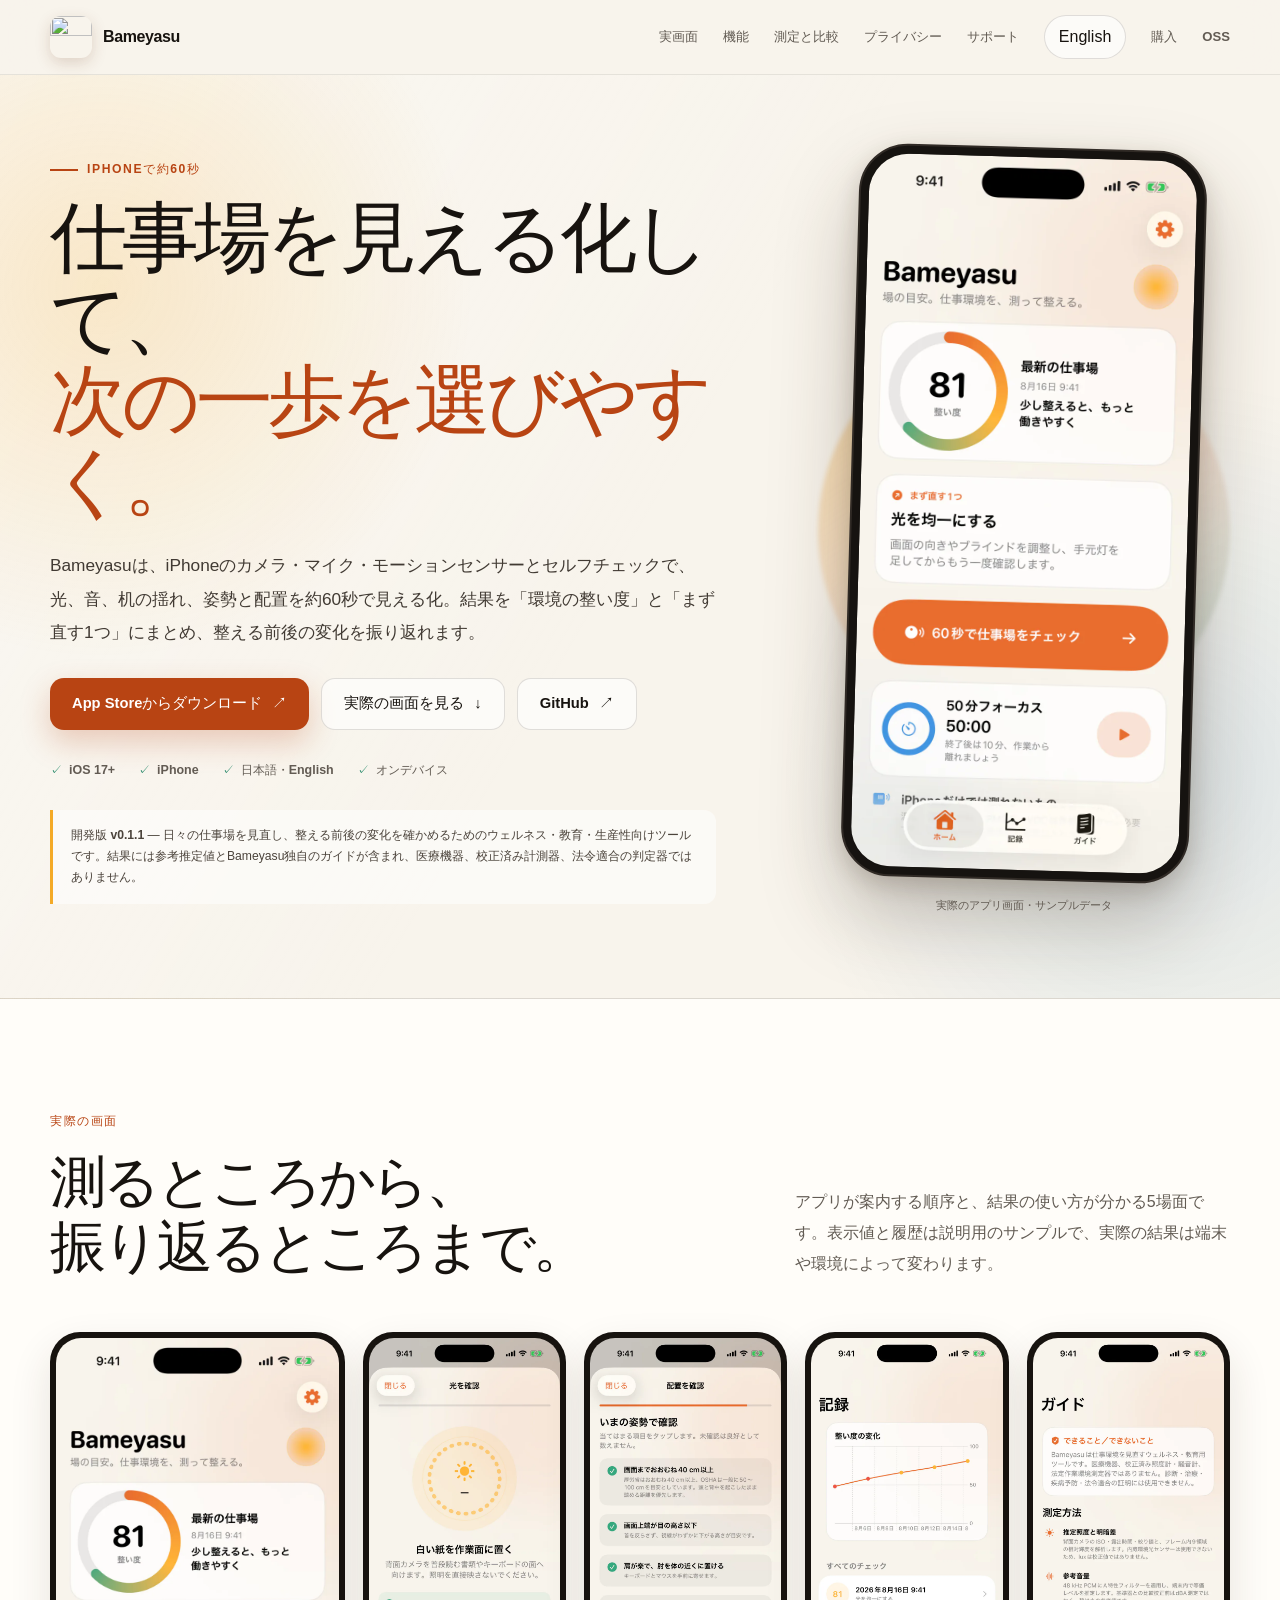
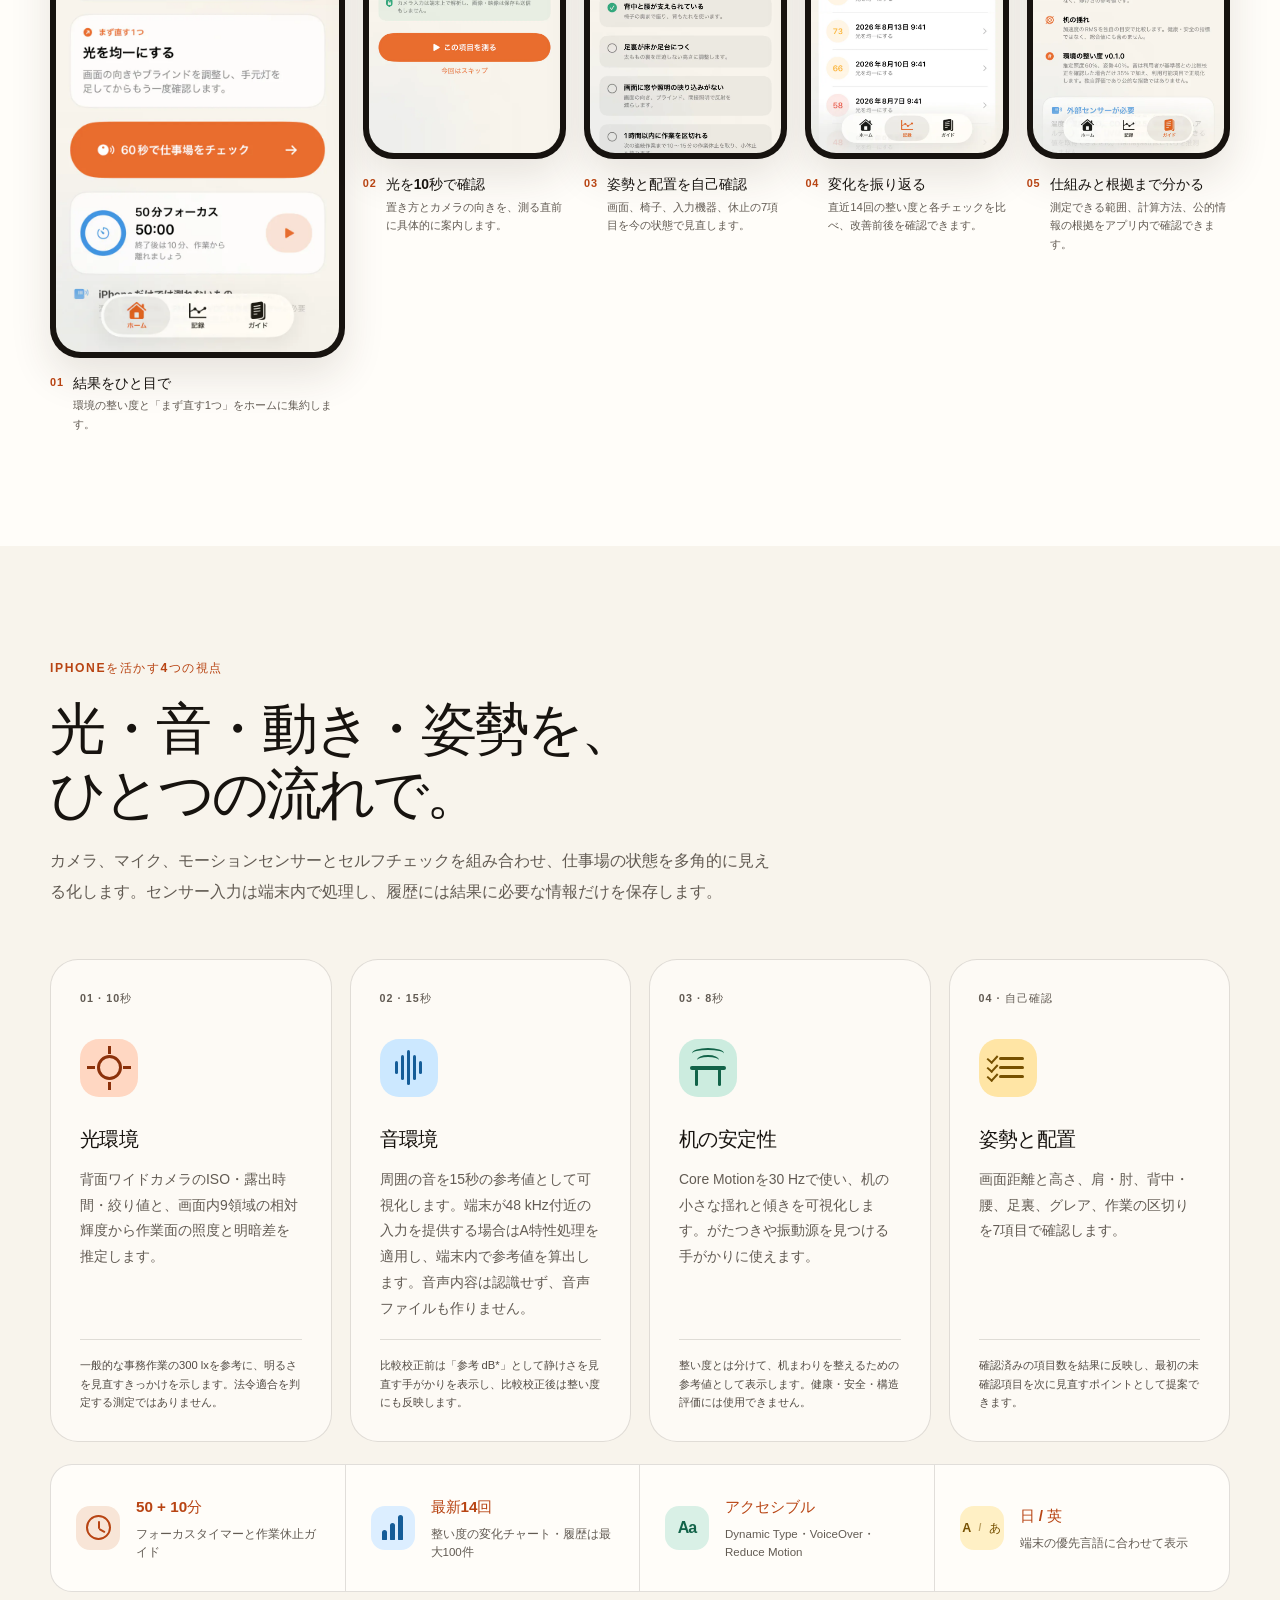
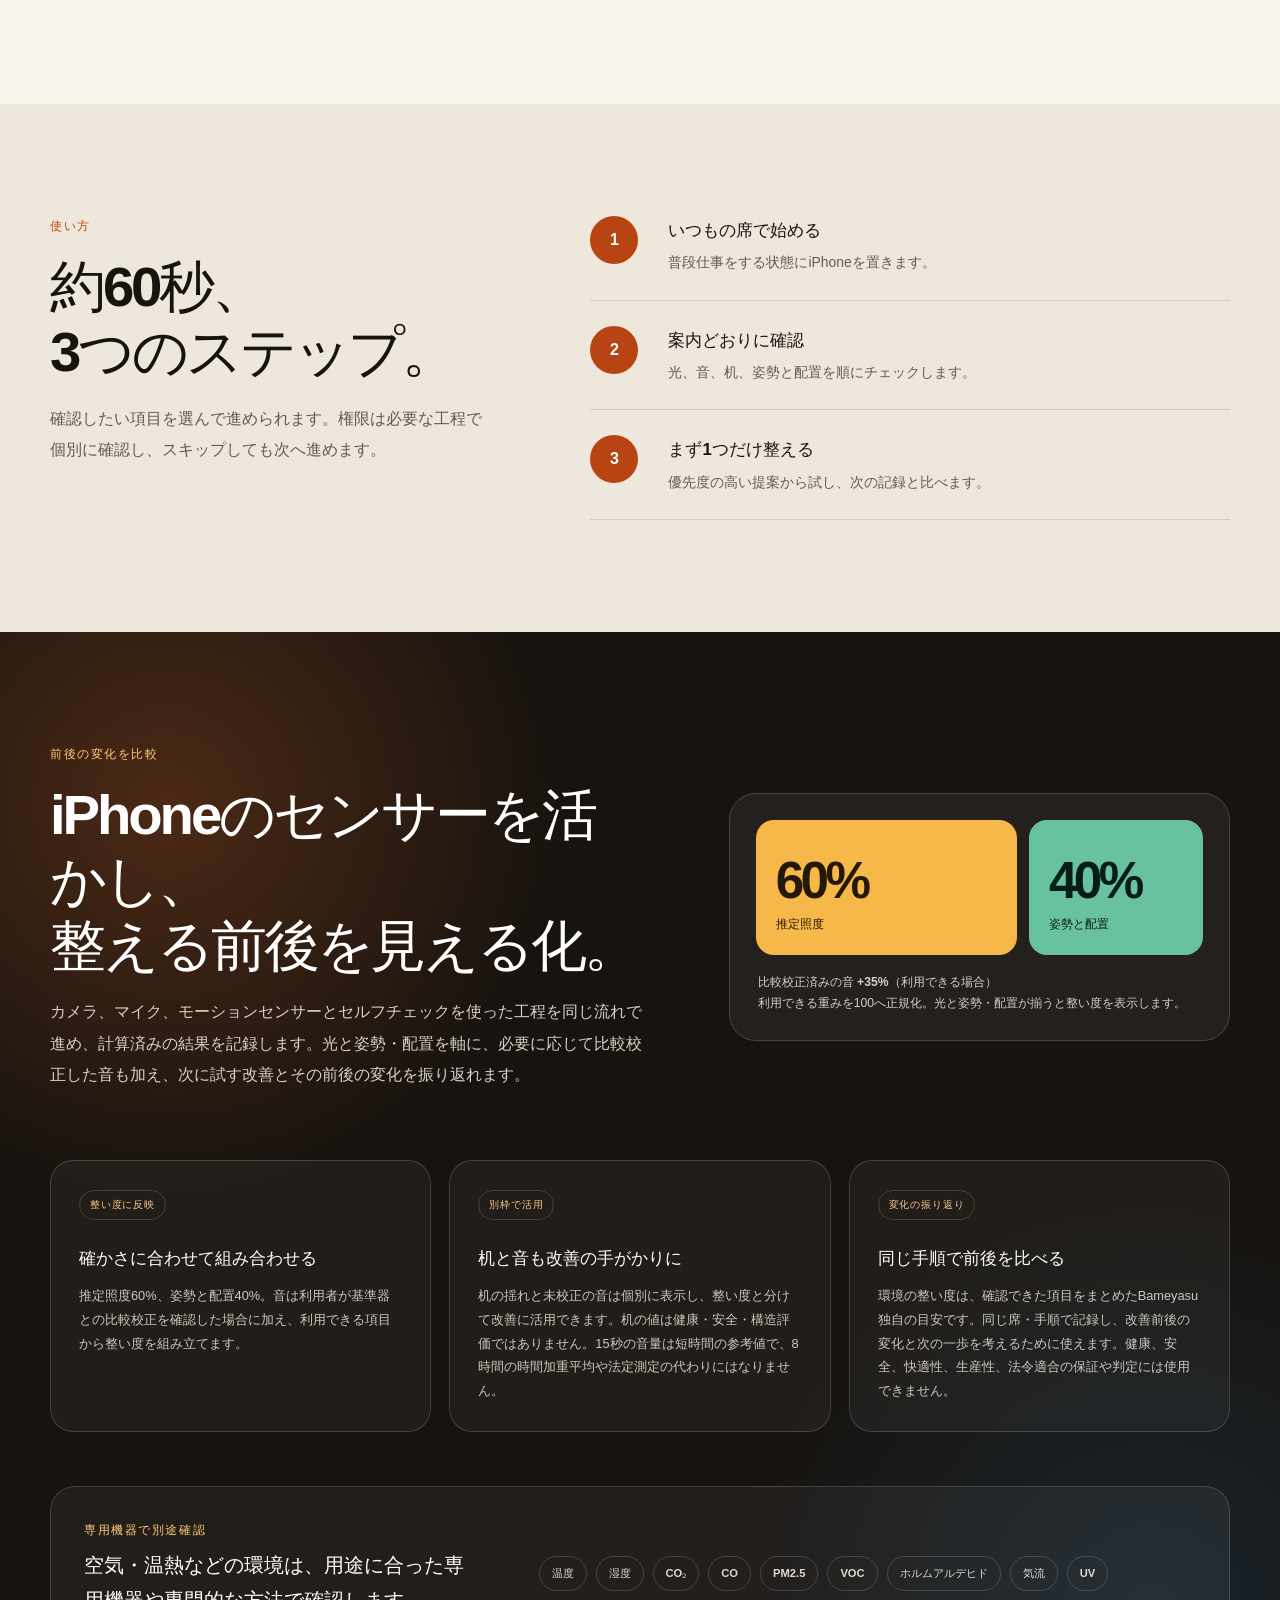
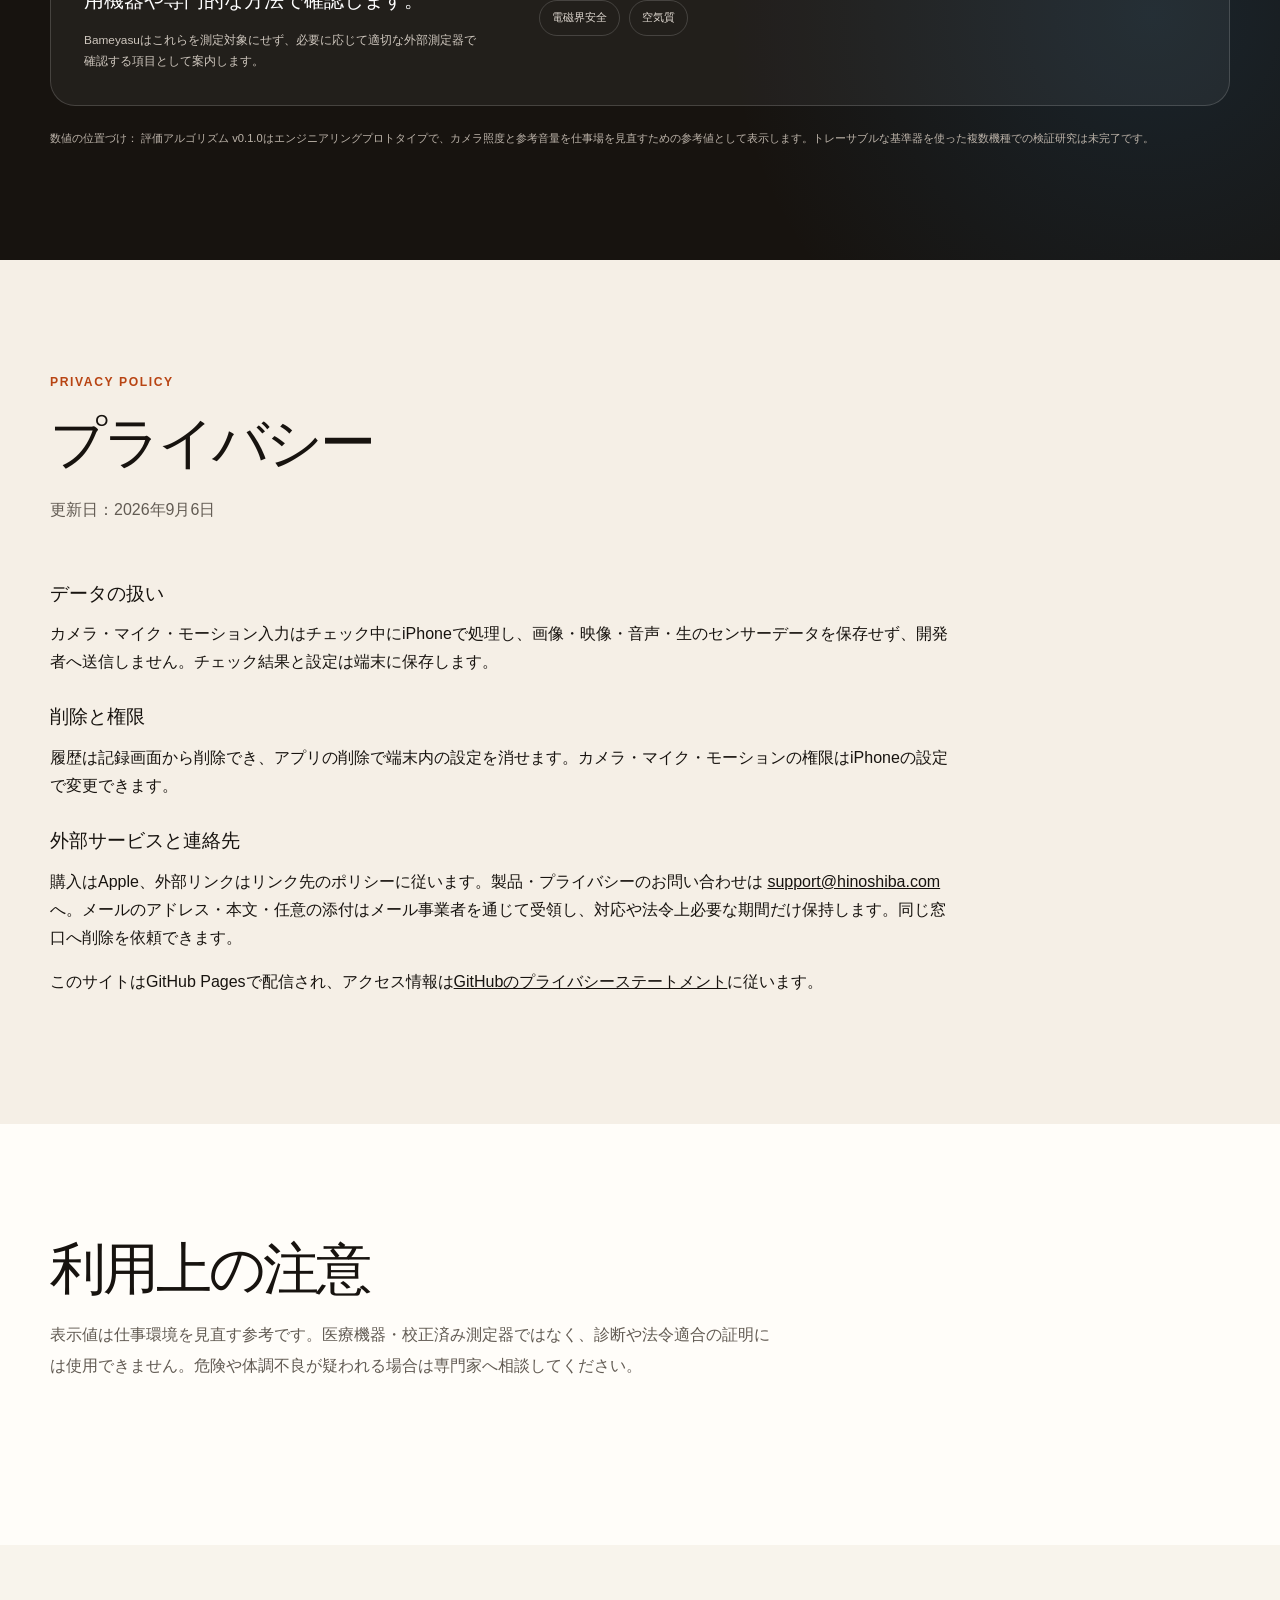
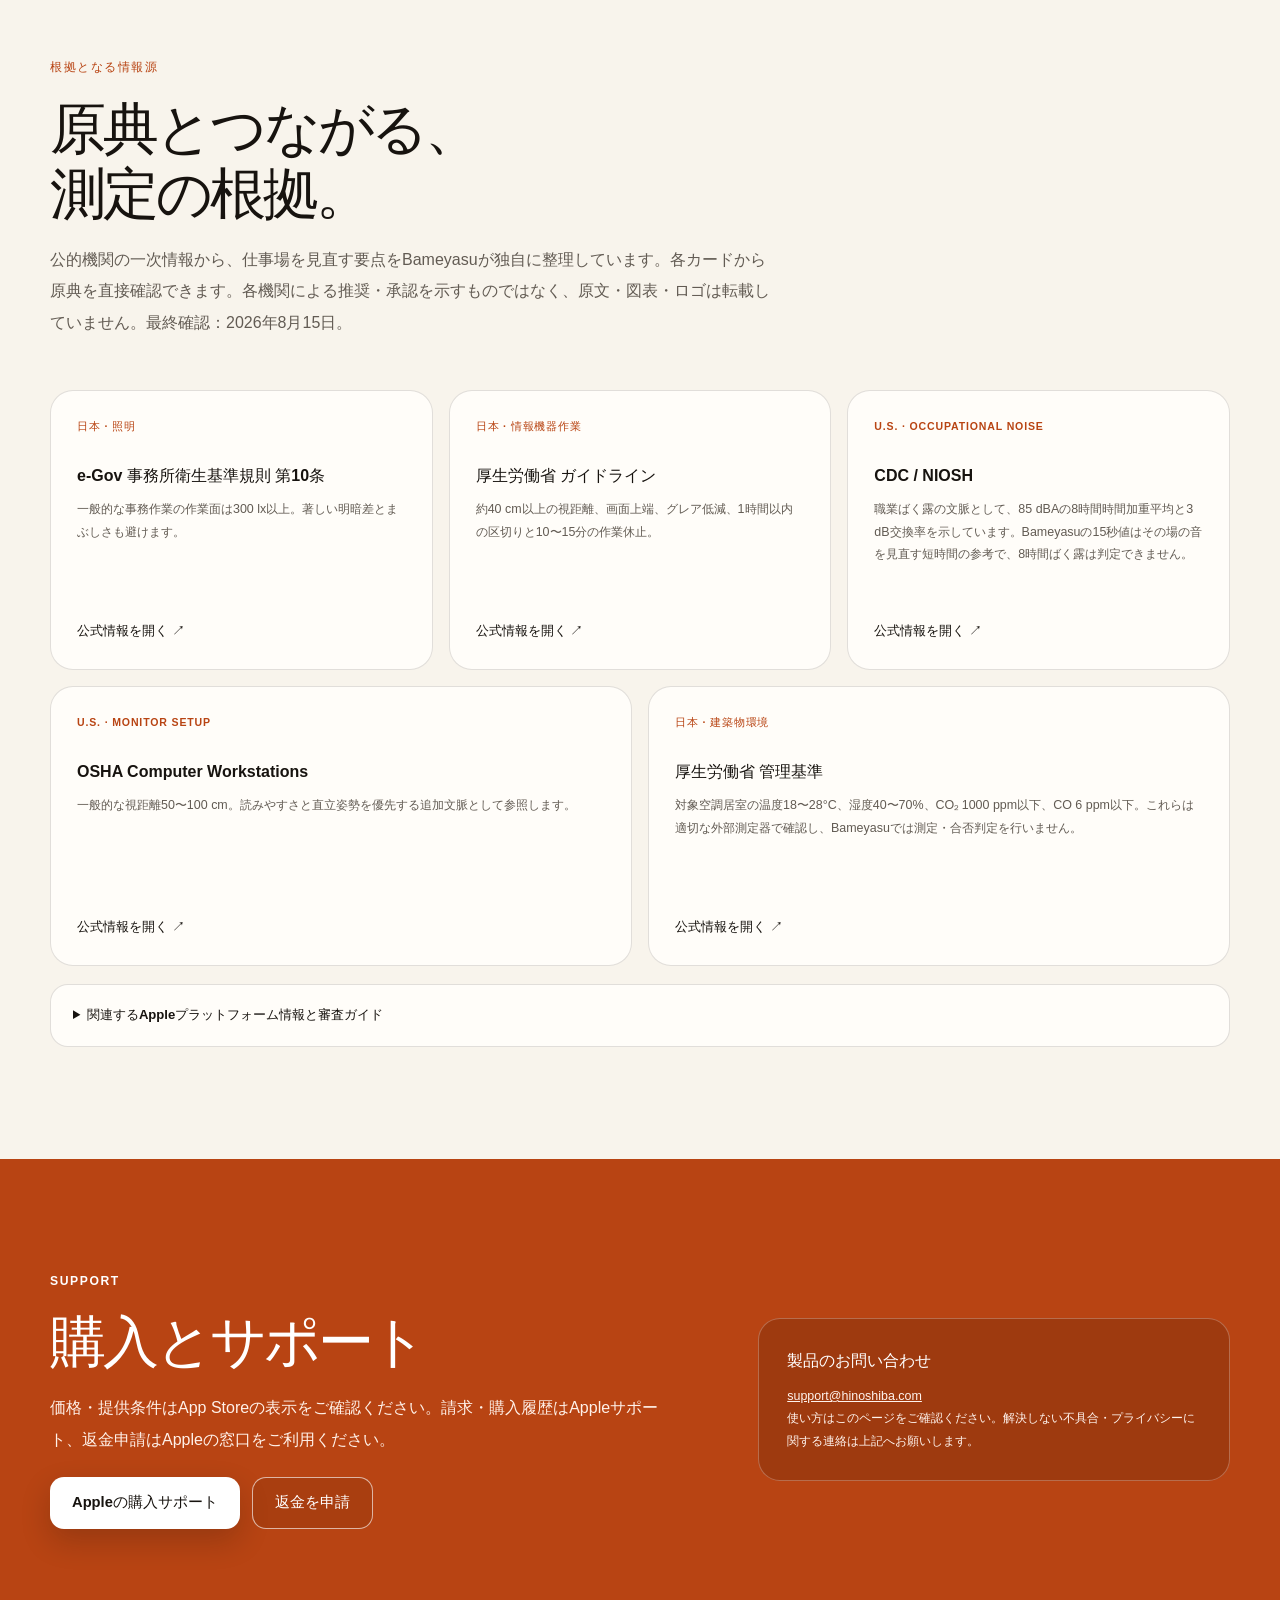
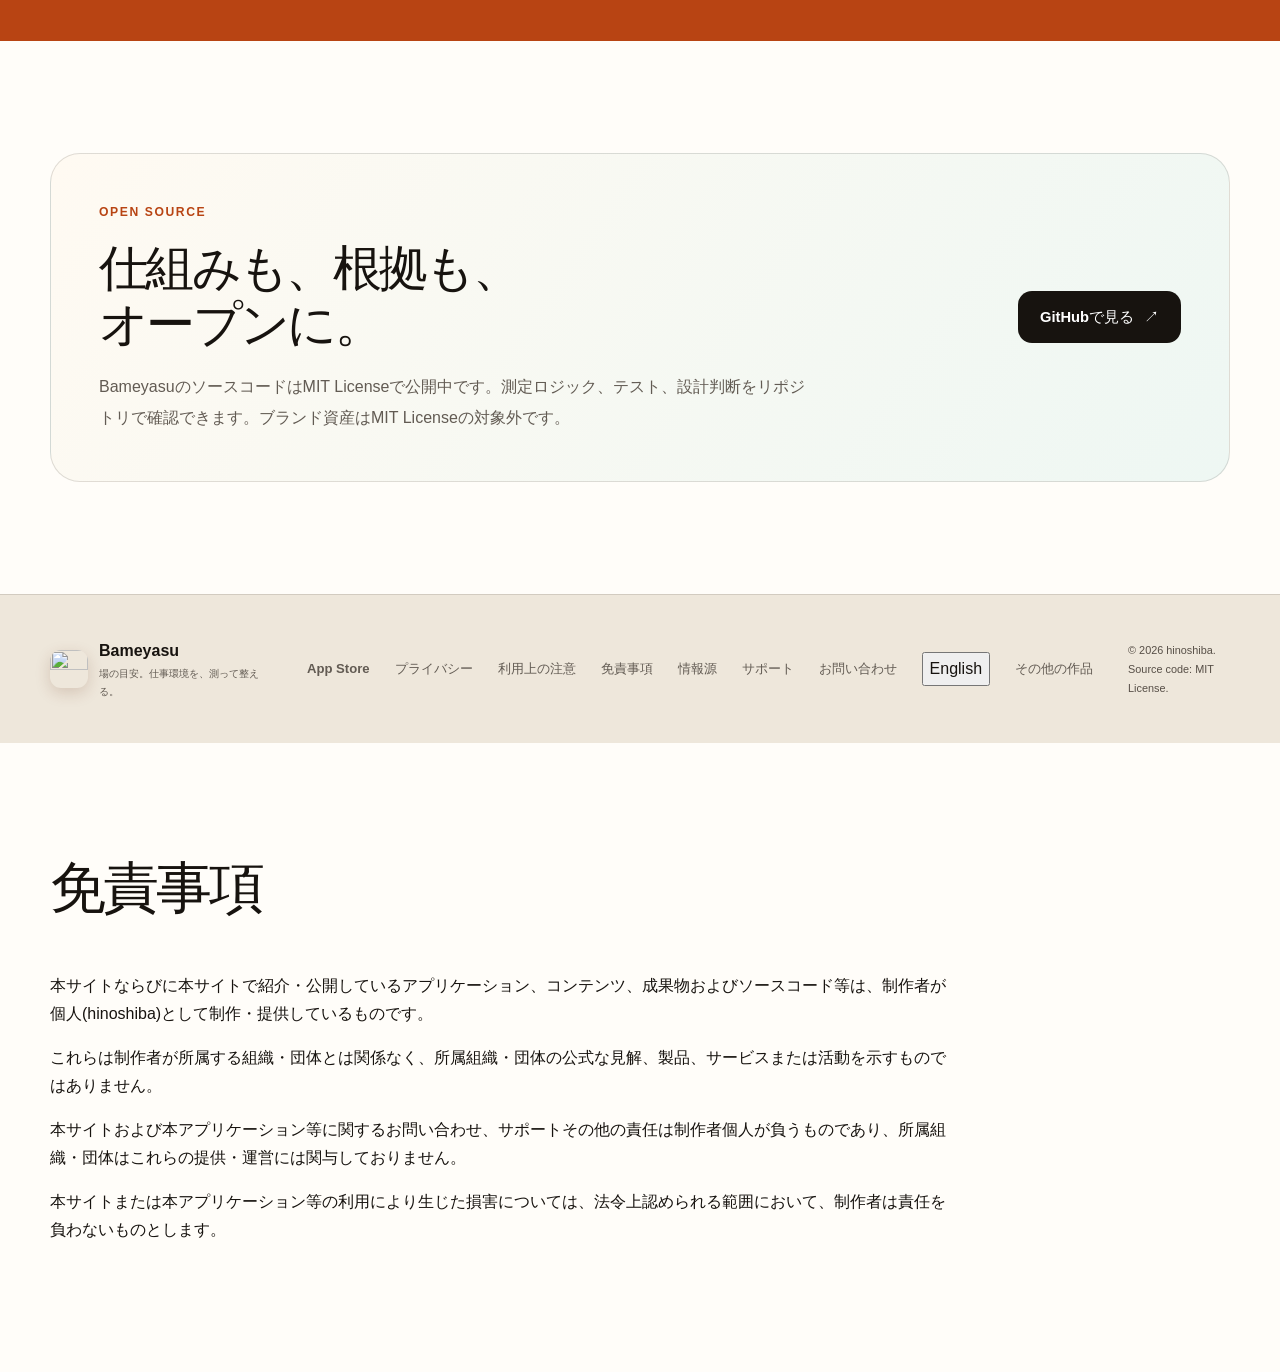
==== commit 212c2cfc: "docs: add personal disclaimer to README and website" ====
--- a/site/index.html
+++ b/site/index.html
@@ -268,6 +268,7 @@
 <a href="https://apps.apple.com/jp/app/id6802005541">App Store</a>
 <a href="#privacy">プライバシー</a>
 <a href="#terms">利用上の注意</a>
+<a href="#disclaimer" lang="ja">免責事項</a>
 <a href="#sources">情報源</a>
 <a href="#support">サポート</a>
 <a href="mailto:support@hinoshiba.com">お問い合わせ</a>
@@ -520,6 +521,7 @@
 <a href="https://apps.apple.com/us/app/id6802005541">App Store</a>
 <a href="#en-privacy">Privacy</a>
 <a href="#en-terms">Terms</a>
+<a href="#en-disclaimer" lang="ja">免責事項</a>
 <a href="#en-sources">Sources</a>
 <a href="#en-support">Support</a>
 <a href="mailto:support@hinoshiba.com">Contact</a>
@@ -529,6 +531,17 @@
 </div>
 </footer>
 </div>
+<section aria-labelledby="disclaimer-title" class="section terms-section" id="disclaimer" lang="ja">
+<div class="shell" id="en-disclaimer">
+<div class="section-heading"><h2 id="disclaimer-title">免責事項</h2></div>
+<div class="policy-copy">
+<p>本サイトならびに本サイトで紹介・公開しているアプリケーション、コンテンツ、成果物およびソースコード等は、制作者が個人(hinoshiba)として制作・提供しているものです。</p>
+<p>これらは制作者が所属する組織・団体とは関係なく、所属組織・団体の公式な見解、製品、サービスまたは活動を示すものではありません。</p>
+<p>本サイトおよび本アプリケーション等に関するお問い合わせ、サポートその他の責任は制作者個人が負うものであり、所属組織・団体はこれらの提供・運営には関与しておりません。</p>
+<p>本サイトまたは本アプリケーション等の利用により生じた損害については、法令上認められる範囲において、制作者は責任を負わないものとします。</p>
+</div>
+</div>
+</section>
 <script src="language.js" defer></script>
 </body>
 </html>
